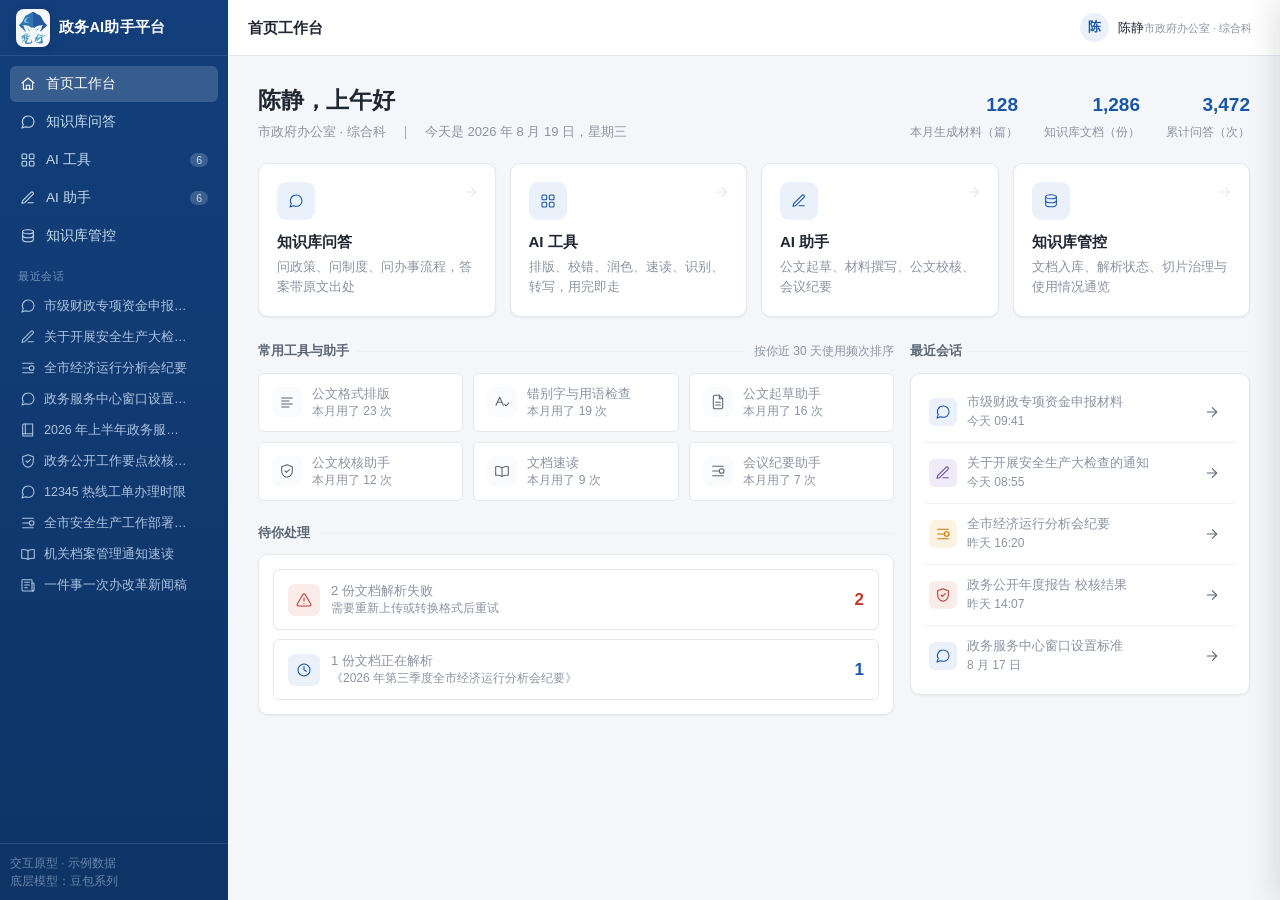
==== docs/prototypes/index.html @ 2b74f460 "feat: publish government AI assistant prototype" ====
<!doctype html>
<html lang="zh-CN">
<head>
<meta charset="utf-8">
<meta name="viewport" content="width=device-width,initial-scale=1">
<title>政府侧AI助手平台 · 交互原型</title>
<link rel="icon" type="image/svg+xml" href="./logo-梵行.svg">
<style>
/* ============ 设计 Token：政务蓝融合方案 ============ */
:root{
  --brand:#1856A7; --brand-d:#123F7B; --brand-l:#EAF1FA; --brand-l2:#D3E2F4;
  --bg:#F4F6F9; --surface:#FFFFFF; --surface-2:#FAFBFD;
  --text:#1F2733; --text-2:#5A6675; --text-3:#8A94A3;
  --border:#E3E8EF; --border-2:#EDF1F6;
  --ok:#2E7D4F; --ok-l:#E9F5ED; --warn:#C77A0A; --warn-l:#FDF3E3;
  --err:#C0392B; --err-l:#FBECEA; --purple:#6B4FA8; --purple-l:#F0EBF9;
  --r-s:4px; --r:6px; --r-l:10px;
  --sh-1:0 1px 2px rgba(31,39,51,.06); --sh-2:0 2px 10px rgba(31,39,51,.08);
  --sh-3:0 8px 28px rgba(31,39,51,.14);
  --nav-w:228px; --top-h:56px;
}
*{box-sizing:border-box;margin:0;padding:0}
html,body{height:100%}
body{
  font-family:"PingFang SC","Microsoft YaHei","Source Han Sans SC","Noto Sans CJK SC",sans-serif;
  background:var(--bg); color:var(--text); font-size:14px; line-height:1.6;
  -webkit-font-smoothing:antialiased;
}
button,input,select,textarea{font-family:inherit;font-size:inherit;color:inherit}
button{cursor:pointer;border:none;background:none}
svg.ic{width:16px;height:16px;fill:none;stroke:currentColor;stroke-width:1.6;
  stroke-linecap:round;stroke-linejoin:round;flex:none}
.ic-l{width:20px;height:20px} .ic-xl{width:26px;height:26px} .ic-s{width:13px;height:13px}

/* ============ 应用骨架 ============ */
.app{display:flex;height:100vh;height:100dvh;overflow:hidden}

/* --- 左侧导航 --- */
.side{width:var(--nav-w);flex:none;display:flex;flex-direction:column;
  background:linear-gradient(180deg,#123F7B 0%,#0E3466 100%);color:#DCE7F5}
.side-brand{height:var(--top-h);display:flex;align-items:center;gap:9px;padding:0 16px;
  border-bottom:1px solid rgba(255,255,255,.1);flex:none}
.side-brand .mark{width:34px;height:38px;border-radius:8px;padding:3px;background:rgba(255,255,255,.96);
  display:grid;place-items:center;flex:none;overflow:hidden;box-shadow:0 2px 8px rgba(3,24,59,.18)}
.side-brand .mark img{display:block;width:100%;height:100%;object-fit:contain}
.side-brand b{font-size:14.5px;color:#fff;font-weight:600;letter-spacing:.2px}
.nav{padding:10px 10px 4px}
.nav-t{font-size:11px;color:rgba(220,231,245,.5);padding:8px 8px 5px;letter-spacing:.6px}
.nav-i{display:flex;align-items:center;gap:10px;padding:9px 10px;border-radius:var(--r);
  color:#C9DAEE;font-size:13.5px;margin-bottom:2px;transition:.15s;width:100%;text-align:left}
.nav-i:hover{background:rgba(255,255,255,.09);color:#fff}
.nav-i.on{background:rgba(255,255,255,.16);color:#fff;font-weight:500}
.nav-i .badge{margin-left:auto;font-size:10.5px;background:rgba(255,255,255,.18);
  padding:1px 6px;border-radius:9px}
.side-sp{flex:1;min-height:0;overflow-y:auto;padding:0 10px}
.recent-row{display:flex;align-items:center;border-radius:var(--r);transition:.15s}
.recent-row:hover{background:rgba(255,255,255,.08)}
.recent-i{display:flex;align-items:center;gap:8px;padding:7px 4px 7px 10px;color:rgba(201,218,238,.85);
  font-size:12.5px;min-width:0;flex:1;text-align:left}
.recent-row:hover .recent-i{color:#fff}
.recent-i span{overflow:hidden;text-overflow:ellipsis;white-space:nowrap}
.recent-more{width:24px;height:24px;color:rgba(201,218,238,.45);display:grid;place-items:center;opacity:0}
.recent-row:hover .recent-more{opacity:1}.recent-more:hover{color:#fff}
.side-ft{padding:10px;border-top:1px solid rgba(255,255,255,.1);flex:none}
.side-ft .tip{font-size:11px;color:rgba(220,231,245,.45);line-height:1.5}

/* --- 主区 --- */
.main{flex:1;min-width:0;display:flex;flex-direction:column}
.top{height:var(--top-h);flex:none;background:var(--surface);border-bottom:1px solid var(--border);
  display:flex;align-items:center;padding:0 20px;gap:12px}
.crumb{display:flex;align-items:center;gap:7px;font-size:13px;color:var(--text-3);
  min-width:0;white-space:nowrap;overflow:hidden;text-overflow:ellipsis}
.crumb b{color:var(--text);font-weight:600;font-size:15px}
.crumb .sep{color:var(--border)}
.top-r{margin-left:auto;display:flex;align-items:center;gap:14px;flex:none}
.user{display:flex;align-items:center;gap:9px;padding:4px 8px;border-radius:var(--r);transition:.15s}
.user:hover{background:var(--surface-2)}
.avatar{width:29px;height:29px;border-radius:50%;background:var(--brand-l);color:var(--brand);
  display:grid;place-items:center;font-size:12.5px;font-weight:600;flex:none}
.user .nm{font-size:13px;font-weight:500;line-height:1.25}
.user .dp{font-size:11px;color:var(--text-3);line-height:1.25}
.view{flex:1;min-height:0;overflow-y:auto;overflow-x:hidden}
.pad{width:100%;max-width:1440px;margin:0 auto;padding:22px 26px}
.pad-lg{width:100%;max-width:1320px;margin:0 auto;padding:26px 30px}

/* ============ 通用组件 ============ */
.btn{display:inline-flex;align-items:center;justify-content:center;gap:6px;height:32px;padding:0 14px;
  border-radius:var(--r);font-size:13px;background:var(--surface);border:1px solid var(--border);
  color:var(--text-2);transition:.15s;white-space:nowrap}
.btn:hover{border-color:var(--brand);color:var(--brand);background:var(--brand-l)}
.btn:active{transform:translateY(.5px)}
.btn.pri{background:var(--brand);border-color:var(--brand);color:#fff;font-weight:500}
.btn.pri:hover{background:var(--brand-d);border-color:var(--brand-d);color:#fff}
.btn.sm{height:27px;padding:0 10px;font-size:12.5px}
.btn.lg{height:38px;padding:0 20px;font-size:14px}
.btn.dgr:hover{border-color:var(--err);color:var(--err);background:var(--err-l)}
.btn:disabled,.btn.dis{opacity:.45;cursor:not-allowed;background:var(--surface-2)}
.btn:disabled:hover,.btn.dis:hover{border-color:var(--border);color:var(--text-2);background:var(--surface-2)}
.btn.gho{border-color:transparent;background:transparent}
.btn.gho:hover{background:var(--brand-l)}

.card{background:var(--surface);border:1px solid var(--border);border-radius:var(--r-l);box-shadow:var(--sh-1)}
.card-h{padding:14px 18px;border-bottom:1px solid var(--border-2);display:flex;align-items:center;gap:10px}
.card-h h3{font-size:14.5px;font-weight:600}
.card-h .more{margin-left:auto}
.card-b{padding:18px}

.tag{display:inline-flex;align-items:center;gap:4px;height:21px;padding:0 7px;border-radius:var(--r-s);
  font-size:11.5px;background:var(--surface-2);color:var(--text-2);border:1px solid var(--border-2);white-space:nowrap}
.tag.b{background:var(--brand-l);color:var(--brand);border-color:var(--brand-l2)}
.tag.g{background:var(--ok-l);color:var(--ok);border-color:#CDE7D7}
.tag.y{background:var(--warn-l);color:var(--warn);border-color:#F3E0BE}
.tag.r{background:var(--err-l);color:var(--err);border-color:#F2CFCA}
.tag.p{background:var(--purple-l);color:var(--purple);border-color:#DCD1EF}
.dot{width:6px;height:6px;border-radius:50%;background:currentColor;flex:none}

.sec-t{font-size:13px;font-weight:600;color:var(--text-2);margin-bottom:11px;
  display:flex;align-items:center;gap:8px}
.sec-t .cnt{font-weight:400;color:var(--text-3);font-size:12px}
.sec-t .ln{flex:1;height:1px;background:var(--border-2)}

.fld{margin-bottom:15px}
.fld label{display:block;font-size:12.5px;color:var(--text-2);margin-bottom:6px;font-weight:500}
.fld label .req{color:var(--err);margin-left:2px}
.inp,.sel,.ta{width:100%;height:34px;padding:0 11px;border:1px solid var(--border);
  border-radius:var(--r);background:var(--surface);transition:.15s;font-size:13.5px}
.ta{height:auto;padding:9px 11px;resize:vertical;line-height:1.7}
.inp:focus,.sel:focus,.ta:focus{outline:none;border-color:var(--brand);box-shadow:0 0 0 3px var(--brand-l)}
.inp::placeholder,.ta::placeholder{color:var(--text-3)}
.sel{appearance:none;background-image:url("data:image/svg+xml;charset=utf8,%3Csvg xmlns='http://www.w3.org/2000/svg' width='12' height='12' viewBox='0 0 24 24' fill='none' stroke='%238A94A3' stroke-width='2.4' stroke-linecap='round'%3E%3Cpath d='M6 9l6 6 6-6'/%3E%3C/svg%3E");
  background-repeat:no-repeat;background-position:right 11px center;padding-right:30px}
.chips{display:flex;flex-wrap:wrap;gap:7px}
.chip{display:inline-flex;align-items:center;gap:5px;height:29px;padding:0 11px;border-radius:15px;
  border:1px solid var(--border);background:var(--surface);font-size:12.5px;color:var(--text-2);transition:.15s}
.chip:hover{border-color:var(--brand);color:var(--brand)}
.chip.on{background:var(--brand-l);border-color:var(--brand);color:var(--brand);font-weight:500}
.chk{width:14px;height:14px;border:1.5px solid var(--border);border-radius:3px;display:grid;place-items:center;
  flex:none;background:var(--surface);transition:.15s}
.chip.on .chk,.chk.on{background:var(--brand);border-color:var(--brand);color:#fff}
.chk svg{width:10px;height:10px;stroke-width:3;opacity:0}
.chip.on .chk svg,.chk.on svg{opacity:1}
.swt{width:34px;height:19px;border-radius:10px;background:var(--border);position:relative;transition:.18s;flex:none}
.swt::after{content:"";position:absolute;top:2px;left:2px;width:15px;height:15px;border-radius:50%;
  background:#fff;box-shadow:var(--sh-1);transition:.18s}
.swt.on{background:var(--brand)} .swt.on::after{transform:translateX(15px)}

/* --- 表格 --- */
.tbl{width:100%;border-collapse:collapse;font-size:13px}
.tbl th{text-align:left;padding:9px 12px;background:var(--surface-2);color:var(--text-2);
  font-weight:600;font-size:12.5px;border-bottom:1px solid var(--border);white-space:nowrap}
.tbl td{padding:10px 12px;border-bottom:1px solid var(--border-2);vertical-align:middle}
.tbl tbody tr{transition:.12s}
.tbl tbody tr:hover{background:var(--brand-l)}
.tbl .num{font-variant-numeric:tabular-nums;color:var(--text-2)}
.tbl .fname{display:flex;align-items:center;gap:8px;font-weight:500}
.tbl .acts{display:flex;gap:2px;opacity:.35;transition:.15s}
.tbl tr:hover .acts{opacity:1}
.lnk{color:var(--brand);cursor:pointer}
.lnk:hover{text-decoration:underline}

/* --- 空态 / 加载 / 失败 --- */
.empty{padding:52px 20px;text-align:center;color:var(--text-3)}
.empty .eic{width:52px;height:52px;border-radius:50%;background:var(--surface-2);color:var(--border);
  display:grid;place-items:center;margin:0 auto 14px;border:1px solid var(--border-2)}
.empty h4{font-size:14px;color:var(--text-2);margin-bottom:5px;font-weight:600}
.empty p{font-size:12.5px;line-height:1.7}
.skel{background:linear-gradient(90deg,var(--border-2) 25%,#F6F8FB 37%,var(--border-2) 63%);
  background-size:400% 100%;animation:sk 1.3s ease infinite;border-radius:var(--r-s);height:11px}
@keyframes sk{0%{background-position:100% 50%}100%{background-position:0 50%}}
.spin{width:14px;height:14px;border:2px solid var(--brand-l2);border-top-color:var(--brand);
  border-radius:50%;animation:sp .7s linear infinite;flex:none}
@keyframes sp{to{transform:rotate(360deg)}}

/* --- 提示条 --- */
.toast{position:fixed;left:50%;top:22px;transform:translate(-50%,-16px);z-index:99;
  background:#1F2733;color:#fff;padding:9px 17px;border-radius:var(--r);font-size:13px;
  box-shadow:var(--sh-3);opacity:0;pointer-events:none;transition:.22s;display:flex;align-items:center;gap:8px}
.toast.on{opacity:1;transform:translate(-50%,0)}
.toast.ok{background:#1D6B44} .toast.warn{background:#A9660B} .toast.err{background:#A63325}

/* --- 抽屉 / 弹窗 --- */
.mask{position:fixed;inset:0;background:rgba(20,28,40,.42);z-index:60;opacity:0;pointer-events:none;transition:.2s}
.mask.on{opacity:1;pointer-events:auto}
.drawer{position:fixed;top:0;right:0;bottom:0;width:456px;background:var(--surface);z-index:61;
  transform:translateX(100%);transition:.26s cubic-bezier(.4,0,.2,1);display:flex;flex-direction:column;
  box-shadow:-6px 0 26px rgba(31,39,51,.13)}
.drawer.on{transform:none}
.dlg{position:fixed;left:50%;top:50%;transform:translate(-50%,-46%) scale(.97);z-index:61;
  background:var(--surface);border-radius:var(--r-l);box-shadow:var(--sh-3);width:600px;max-height:84vh;
  display:flex;flex-direction:column;opacity:0;pointer-events:none;transition:.2s}
.dlg.on{opacity:1;pointer-events:auto;transform:translate(-50%,-50%) scale(1)}
.pnl-h{padding:15px 20px;border-bottom:1px solid var(--border-2);display:flex;align-items:center;gap:10px;flex:none}
.pnl-h h3{font-size:15px;font-weight:600}
.pnl-h .x{margin-left:auto;width:28px;height:28px;border-radius:var(--r);display:grid;place-items:center;color:var(--text-3)}
.pnl-h .x:hover{background:var(--surface-2);color:var(--text)}
.pnl-b{flex:1;min-height:0;overflow-y:auto;padding:20px}
.pnl-f{padding:13px 20px;border-top:1px solid var(--border-2);display:flex;gap:9px;justify-content:flex-end;flex:none}

/* ============ 首页工作台 ============ */
.hero{display:flex;align-items:flex-end;gap:16px;margin-bottom:20px}
.hero h1{font-size:23px;font-weight:600;letter-spacing:-.2px}
.hero p{color:var(--text-3);font-size:13px;margin-top:3px}
.hero .stats{margin-left:auto;display:flex;gap:26px}
.hero .stats div{text-align:right}
.hero .stats b{display:block;font-size:19px;font-weight:600;color:var(--brand);font-variant-numeric:tabular-nums}
.hero .stats span{font-size:11.5px;color:var(--text-3)}
.ent-grid{display:grid;grid-template-columns:repeat(4,1fr);gap:14px;margin-bottom:24px}
.ent{background:var(--surface);border:1px solid var(--border);border-radius:var(--r-l);padding:18px;
  text-align:left;transition:.18s;box-shadow:var(--sh-1);position:relative;overflow:hidden}
.ent:hover{border-color:var(--brand);box-shadow:var(--sh-2);transform:translateY(-2px)}
.ent .eic{width:38px;height:38px;border-radius:9px;background:var(--brand-l);color:var(--brand);
  display:grid;place-items:center;margin-bottom:13px}
.ent h4{font-size:15px;font-weight:600;margin-bottom:5px}
.ent p{font-size:12.5px;color:var(--text-3);line-height:1.65}
.ent .arw{position:absolute;right:16px;top:20px;color:var(--border);transition:.18s}
.ent:hover .arw{color:var(--brand);transform:translateX(3px)}
.home-2{display:grid;grid-template-columns:1fr 340px;gap:16px}
.quick{display:grid;grid-template-columns:repeat(3,1fr);gap:10px}
.qk{display:flex;align-items:center;gap:10px;padding:11px 13px;border:1px solid var(--border);
  border-radius:var(--r);background:var(--surface);transition:.15s;text-align:left}
.qk:hover{border-color:var(--brand);background:var(--brand-l)}
.qk .qic{width:30px;height:30px;border-radius:7px;background:var(--surface-2);color:var(--text-2);
  display:grid;place-items:center;flex:none;transition:.15s}
.qk:hover .qic{background:var(--surface);color:var(--brand)}
.qk b{font-size:13px;font-weight:500;display:block}
.qk span{font-size:11.5px;color:var(--text-3)}
.rc{display:flex;align-items:center;gap:10px;padding:10px 4px;border-bottom:1px solid var(--border-2)}
.rc:last-child{border-bottom:none}
.rc .ric{width:28px;height:28px;border-radius:6px;display:grid;place-items:center;flex:none}
.rc .txt{flex:1;min-width:0}
.rc b{font-size:13px;font-weight:500;display:block;overflow:hidden;text-overflow:ellipsis;white-space:nowrap}
.rc span{font-size:11.5px;color:var(--text-3)}

/* ============ 对话页 ============ */
.chat{display:flex;flex-direction:column;height:100%}
.chat-bar{padding:11px 26px;background:var(--surface);border-bottom:1px solid var(--border);
  display:flex;align-items:center;gap:10px;flex:none}
.chat-bar .lb{font-size:12.5px;color:var(--text-2);font-weight:500;flex:none}
.chat-body{flex:1;min-height:0;overflow-y:auto;padding:24px 0}
.chat-in{width:100%;max-width:820px;margin:0 auto;padding:0 26px}
.msg{margin-bottom:26px}
.msg-u{display:flex;justify-content:flex-end}
.msg-u .bub{background:var(--brand);color:#fff;padding:10px 15px;border-radius:12px 12px 3px 12px;
  max-width:76%;font-size:14px;line-height:1.7}
.msg-a{display:flex;gap:12px}
.ava-a{width:30px;height:30px;border-radius:7px;background:var(--brand-l);color:var(--brand);
  display:grid;place-items:center;flex:none}
.msg-a .bd{flex:1;min-width:0}
.ans{background:var(--surface);border:1px solid var(--border);border-radius:3px 12px 12px 12px;
  padding:15px 17px;font-size:14px;line-height:1.85;box-shadow:var(--sh-1)}
.ans p{margin-bottom:9px} .ans p:last-child{margin-bottom:0}
.ans ol,.ans ul{margin:8px 0 9px 19px} .ans li{margin-bottom:5px}
.ans strong{font-weight:600;color:var(--brand-d)}
.ans .sup{display:inline-flex;align-items:center;justify-content:center;min-width:15px;height:15px;
  padding:0 3px;border-radius:3px;background:var(--brand-l);color:var(--brand);font-size:10.5px;
  font-weight:600;vertical-align:2px;margin:0 1px;cursor:pointer;transition:.15s}
.ans .sup:hover{background:var(--brand);color:#fff}
.src{margin-top:13px;padding-top:12px;border-top:1px dashed var(--border)}
.src-t{font-size:11.5px;color:var(--text-3);margin-bottom:8px;display:flex;align-items:center;gap:5px}
.src-l{display:flex;flex-direction:column;gap:6px}
.src-i{display:flex;align-items:flex-start;gap:9px;padding:8px 11px;border:1px solid var(--border);
  border-radius:var(--r);background:var(--surface-2);text-align:left;transition:.15s;width:100%}
.src-i:hover{border-color:var(--brand);background:var(--brand-l)}
.src-i .n{width:16px;height:16px;border-radius:3px;background:var(--brand-l2);color:var(--brand-d);
  font-size:10.5px;font-weight:600;display:grid;place-items:center;flex:none;margin-top:2px}
.src-i .info{flex:1;min-width:0}
.src-i b{font-size:12.5px;font-weight:500;display:block;margin-bottom:2px}
.src-i .frag{font-size:11.5px;color:var(--text-3);line-height:1.6;
  display:-webkit-box;-webkit-line-clamp:2;-webkit-box-orient:vertical;overflow:hidden}
.src-i .meta{font-size:11px;color:var(--text-3);margin-top:3px;display:flex;gap:9px}
.acts-row{display:flex;align-items:center;gap:4px;margin-top:9px}
.aicon{width:27px;height:27px;border-radius:var(--r);display:grid;place-items:center;
  color:var(--text-3);transition:.15s}
.aicon:hover{background:var(--brand-l);color:var(--brand)}
.aicon.on{color:var(--brand);background:var(--brand-l)}
.aicon.on-r{color:var(--err);background:var(--err-l)}
.followup{margin-top:11px;display:flex;flex-wrap:wrap;gap:7px}
.fu{padding:6px 11px;border:1px solid var(--border);border-radius:14px;background:var(--surface);
  font-size:12.5px;color:var(--brand);transition:.15s}
.fu:hover{background:var(--brand-l);border-color:var(--brand)}
.nohit{border-left:3px solid var(--warn);background:var(--warn-l);border-color:#F3E0BE}
.nohit .hint{margin-top:10px;padding-top:9px;border-top:1px dashed #E8CFA3;font-size:12.5px;color:#8A5A08}
.chat-ft{flex:none;padding:14px 0 20px;background:linear-gradient(180deg,rgba(244,246,249,0),var(--bg) 22%)}
.composer{max-width:820px;margin:0 auto;padding:0 26px}
.cmp-box{background:var(--surface);border:1px solid var(--border);border-radius:var(--r-l);
  box-shadow:var(--sh-2);transition:.15s;overflow:hidden}
.cmp-box:focus-within{border-color:var(--brand);box-shadow:0 0 0 3px var(--brand-l),var(--sh-2)}
.cmp-box textarea{width:100%;border:none;padding:13px 15px 5px;resize:none;height:52px;
  font-size:14px;line-height:1.6;background:transparent}
.cmp-box textarea:focus{outline:none}
.cmp-bar{display:flex;align-items:center;gap:7px;padding:6px 10px 9px 13px}
.cmp-bar .kb{margin-left:auto;font-size:11px;color:var(--text-3)}
.send{width:31px;height:31px;border-radius:var(--r);background:var(--brand);color:#fff;
  display:grid;place-items:center;transition:.15s}
.send:hover{background:var(--brand-d)}
.send:disabled{background:var(--border);cursor:not-allowed}
.starter{max-width:820px;margin:0 auto;padding:0 26px}
.starter .wel{text-align:center;padding:46px 0 30px}
.starter .wel .lg{width:52px;height:52px;border-radius:13px;background:var(--brand-l);color:var(--brand);
  display:grid;place-items:center;margin:0 auto 16px}
.starter .wel h2{font-size:20px;font-weight:600;margin-bottom:7px}
.starter .wel p{color:var(--text-3);font-size:13px}
.ex-grid{display:grid;grid-template-columns:1fr 1fr;gap:10px}
.ex{padding:13px 15px;border:1px solid var(--border);border-radius:var(--r);background:var(--surface);
  text-align:left;transition:.15s;display:flex;gap:10px;align-items:flex-start}
.ex:hover{border-color:var(--brand);box-shadow:var(--sh-1);background:var(--brand-l)}
.ex .exi{color:var(--text-3);margin-top:2px;flex:none}
.ex:hover .exi{color:var(--brand)}
.ex b{font-size:13px;font-weight:500;display:block;line-height:1.55}
.ex span{font-size:11.5px;color:var(--text-3)}

/* ============ 工具 / 助手广场 ============ */
.sq-top{display:flex;align-items:center;gap:12px;margin-bottom:22px}
.sq-top h2{font-size:19px;font-weight:600}
.sq-top p{font-size:12.5px;color:var(--text-3);margin-top:2px}
.search{position:relative;margin-left:auto;width:236px}
.search .ic{position:absolute;left:10px;top:50%;transform:translateY(-50%);color:var(--text-3)}
.search input{padding-left:32px}
.sq-grid{display:grid;grid-template-columns:repeat(3,1fr);gap:13px;margin-bottom:26px}
.tool{background:var(--surface);border:1px solid var(--border);border-radius:var(--r-l);padding:16px;
  text-align:left;transition:.18s;box-shadow:var(--sh-1);position:relative;display:flex;gap:13px}
.tool:hover{border-color:var(--brand);box-shadow:var(--sh-2);transform:translateY(-2px)}
.tool .tic{width:40px;height:40px;border-radius:9px;display:grid;place-items:center;flex:none;
  background:var(--brand-l);color:var(--brand)}
.tool .tb{flex:1;min-width:0}
.tool h4{font-size:14.5px;font-weight:600;margin-bottom:4px;display:flex;align-items:center;gap:6px}
.tool p{font-size:12.5px;color:var(--text-3);line-height:1.65}
.tool .fav{position:absolute;right:13px;top:13px;color:var(--border);transition:.15s}
.tool .fav:hover,.tool .fav.on{color:#D9A404}
.tool.soon{opacity:.62;cursor:not-allowed;background:var(--surface-2);border-style:dashed}
.tool.soon:hover{transform:none;box-shadow:var(--sh-1);border-color:var(--border)}
.tool.soon .tic{background:var(--surface);color:var(--text-3)}
.tool.p1{border-left:none}
.tool .tic.g{background:var(--ok-l);color:var(--ok)}
.tool .tic.y{background:var(--warn-l);color:var(--warn)}
.tool .tic.p{background:var(--purple-l);color:var(--purple)}
.tool .tic.r{background:var(--err-l);color:var(--err)}

/* ============ 工具工作台 ============ */
.wb{display:flex;height:100%}
.wb-l{width:46%;min-width:400px;border-right:1px solid var(--border);background:var(--surface);
  display:flex;flex-direction:column}
.wb-r{flex:1;min-width:0;display:flex;flex-direction:column;background:var(--surface-2)}
.wb-h{padding:13px 20px;border-bottom:1px solid var(--border-2);display:flex;align-items:center;gap:9px;flex:none}
.wb-h h3{font-size:14px;font-weight:600}
.wb-h .rt{margin-left:auto;display:flex;gap:6px}
.wb-b{flex:1;min-height:0;overflow-y:auto;padding:18px 20px}
.wb-f{padding:12px 20px;border-top:1px solid var(--border-2);display:flex;align-items:center;gap:9px;flex:none;background:var(--surface)}
.drop{border:1.5px dashed var(--border);border-radius:var(--r-l);padding:34px 20px;text-align:center;
  background:var(--surface-2);transition:.18s;cursor:pointer}
.drop:hover{border-color:var(--brand);background:var(--brand-l)}
.drop .dic{width:44px;height:44px;border-radius:50%;background:var(--surface);color:var(--brand);
  display:grid;place-items:center;margin:0 auto 12px;border:1px solid var(--border)}
.drop b{font-size:14px;font-weight:500;display:block;margin-bottom:5px}
.drop p{font-size:12px;color:var(--text-3);line-height:1.7}
.file-i{display:flex;align-items:center;gap:11px;padding:11px 13px;border:1px solid var(--border);
  border-radius:var(--r);background:var(--surface);margin-bottom:9px}
.file-i .fic{width:34px;height:34px;border-radius:7px;display:grid;place-items:center;flex:none;
  background:var(--err-l);color:var(--err)}
.file-i .fic.w{background:var(--brand-l);color:var(--brand)}
.file-i .fic.a{background:var(--purple-l);color:var(--purple)}
.file-i .fi{flex:1;min-width:0}
.file-i b{font-size:13px;font-weight:500;display:block;overflow:hidden;text-overflow:ellipsis;white-space:nowrap}
.file-i span{font-size:11.5px;color:var(--text-3)}
.res{background:var(--surface);border:1px solid var(--border);border-radius:var(--r-l);padding:20px 22px;
  font-size:14px;line-height:1.9;box-shadow:var(--sh-1)}
.res h4{font-size:15px;font-weight:600;margin:16px 0 8px}
.res h4:first-child{margin-top:0}
.res p{margin-bottom:10px} .res ul,.res ol{margin:8px 0 11px 20px} .res li{margin-bottom:5px}
.res .doc-title{text-align:center;font-size:19px;font-weight:600;color:#C0392B;
  font-family:"STZhongsong","SimSun",serif;letter-spacing:2px;margin-bottom:6px}
.res .doc-no{text-align:center;font-size:13px;color:var(--text-2);margin-bottom:16px;
  padding-bottom:13px;border-bottom:2px solid #C0392B}
.res .doc-body{font-family:"STFangsong","FangSong",serif;font-size:15.5px;line-height:2.1;text-indent:2em}
.res .doc-sign{text-align:right;margin-top:26px;line-height:2;font-size:14.5px}
.tabs{display:flex;gap:3px;border-bottom:1px solid var(--border);padding:0 20px;background:var(--surface);flex:none}
.tab{padding:10px 14px;font-size:13.5px;color:var(--text-2);border-bottom:2px solid transparent;
  transition:.15s;margin-bottom:-1px}
.tab:hover{color:var(--brand)}
.tab.on{color:var(--brand);border-bottom-color:var(--brand);font-weight:500}
.diff-add{background:#E6F4EB;color:#1D6B44;padding:1px 2px;border-radius:2px}
.diff-del{background:#FBECEA;color:#A63325;text-decoration:line-through;padding:1px 2px;border-radius:2px}

/* ============ 写作工作台 ============ */
.editor{flex:1;min-height:0;overflow-y:auto;padding:30px 44px;background:var(--surface-2)}
.paper{background:var(--surface);border:1px solid var(--border);border-radius:var(--r);
  box-shadow:var(--sh-2);padding:46px 54px;min-height:100%;max-width:800px;margin:0 auto}
.paper:focus{outline:none}
.paper .ti{text-align:center;font-size:21px;font-weight:600;line-height:1.7;margin-bottom:8px;
  font-family:"STZhongsong","SimSun",serif}
.paper .sub{text-align:center;font-size:13px;color:var(--text-3);margin-bottom:26px}
.paper p{font-family:"STFangsong","FangSong",serif;font-size:16px;line-height:2.15;text-indent:2em;margin-bottom:13px}
.paper h5{font-family:"STZhongsong","SimSun",serif;font-size:16.5px;font-weight:600;
  margin:20px 0 10px;text-indent:2em}
.paper .sign{text-align:right;margin-top:34px;line-height:2.1;font-size:15px;font-family:"STFangsong","FangSong",serif}
.ed-bar{padding:9px 20px;border-bottom:1px solid var(--border-2);display:flex;align-items:center;gap:7px;
  flex:none;background:var(--surface)}
.ed-bar .wc{margin-left:auto;font-size:11.5px;color:var(--text-3);font-variant-numeric:tabular-nums}
.chat-side{width:400px;flex:none;border-right:1px solid var(--border);background:var(--surface);
  display:flex;flex-direction:column}
.cs-body{flex:1;min-height:0;overflow-y:auto;padding:18px}
.cs-msg{margin-bottom:17px}
.cs-msg.u{display:flex;justify-content:flex-end}
.cs-msg.u .b{background:var(--brand);color:#fff;padding:8px 12px;border-radius:10px 10px 3px 10px;
  max-width:82%;font-size:13px;line-height:1.7}
.cs-msg.a .b{background:var(--surface-2);border:1px solid var(--border-2);padding:10px 13px;
  border-radius:3px 10px 10px 10px;font-size:13px;line-height:1.75}
.cs-msg.a .b b{color:var(--brand-d)}

/* ============ 校核工作台 ============ */
.rv-top{padding:13px 22px;background:var(--surface);border-bottom:1px solid var(--border);
  display:flex;align-items:center;gap:14px;flex:none}
.verdict{display:flex;align-items:center;gap:9px;padding:7px 14px;border-radius:var(--r);
  background:var(--warn-l);border:1px solid #F3E0BE;color:#8A5A08}
.verdict b{font-size:14px;font-weight:600}
.rv-stats{display:flex;gap:8px}
.rv-doc{flex:1;min-width:0;overflow-y:auto;padding:26px 34px;background:var(--surface-2)}
.rv-paper{background:var(--surface);border:1px solid var(--border);border-radius:var(--r);
  box-shadow:var(--sh-1);padding:40px 46px;max-width:730px;margin:0 auto}
.rv-paper .ti{text-align:center;font-size:19px;font-weight:600;font-family:"STZhongsong","SimSun",serif;
  line-height:1.7;margin-bottom:22px}
.rv-paper p{font-family:"STFangsong","FangSong",serif;font-size:15.5px;line-height:2.15;
  text-indent:2em;margin-bottom:12px}
.mk{border-radius:2px;padding:1px 2px;cursor:pointer;transition:.15s;border-bottom:2px solid}
.mk.fmt{background:#EAF1FA;border-color:#1856A7} .mk.typo{background:#FBECEA;border-color:#C0392B}
.mk.word{background:#FDF3E3;border-color:#C77A0A} .mk.pol{background:#F0EBF9;border-color:#6B4FA8}
.mk:hover{filter:brightness(.95)}
.mk.act{box-shadow:0 0 0 2px var(--brand)}
.mk.done{background:#E9F5ED;border-color:#2E7D4F;text-decoration:none}
.rv-side{width:410px;flex:none;border-left:1px solid var(--border);background:var(--surface);
  display:flex;flex-direction:column}
.iss{border:1px solid var(--border);border-radius:var(--r);margin-bottom:11px;overflow:hidden;transition:.16s}
.iss:hover{border-color:var(--brand);box-shadow:var(--sh-1)}
.iss.done{opacity:.6;background:var(--surface-2)}
.iss-h{padding:9px 12px;display:flex;align-items:center;gap:7px;background:var(--surface-2);
  border-bottom:1px solid var(--border-2)}
.iss-h .idx{font-size:11px;color:var(--text-3);font-variant-numeric:tabular-nums}
.iss-b{padding:11px 12px}
.iss-row{display:flex;gap:8px;margin-bottom:7px;font-size:12.5px;line-height:1.65}
.iss-row:last-child{margin-bottom:0}
.iss-row .k{color:var(--text-3);flex:none;width:52px}
.iss-row .v{flex:1;min-width:0;color:var(--text-2)}
.iss-row .v .old{color:var(--err);text-decoration:line-through}
.iss-row .v .new{color:var(--ok);font-weight:500}
.iss-f{padding:8px 12px;border-top:1px solid var(--border-2);display:flex;gap:7px;background:var(--surface-2)}

/* ============ 知识库管控 ============ */
.kpi-grid{display:grid;grid-template-columns:repeat(6,1fr);gap:12px;margin-bottom:16px}
.kpi{background:var(--surface);border:1px solid var(--border);border-radius:var(--r);padding:14px 15px;
  box-shadow:var(--sh-1);transition:.15s}
.kpi:hover{border-color:var(--brand-l2);box-shadow:var(--sh-2)}
.kpi .lb{font-size:12px;color:var(--text-3);display:flex;align-items:center;gap:5px;margin-bottom:7px}
.kpi b{font-size:23px;font-weight:600;font-variant-numeric:tabular-nums;letter-spacing:-.4px;line-height:1.2}
.kpi .un{font-size:12px;color:var(--text-3);font-weight:400;margin-left:3px}
.kpi .dt{font-size:11.5px;color:var(--text-3);margin-top:5px;display:flex;align-items:center;gap:4px}
.kpi .up{color:var(--ok)} .kpi .dn{color:var(--err)} .kpi .al{color:var(--warn)}
.kpi.alert{border-color:#F3E0BE;background:#FFFCF6}
.dash-2{display:grid;grid-template-columns:1.55fr 1fr;gap:14px;margin-bottom:14px}
.dash-3{display:grid;grid-template-columns:1fr 1fr 1.3fr;gap:14px;margin-bottom:14px}
.bars{display:flex;align-items:flex-end;gap:5px;height:142px;padding-top:8px}
.bar-w{flex:1;display:flex;flex-direction:column;align-items:center;gap:6px;height:100%;justify-content:flex-end}
.bar{width:100%;max-width:23px;background:linear-gradient(180deg,#3A78C4,#1856A7);border-radius:3px 3px 0 0;
  transition:.2s;position:relative}
.bar-w:hover .bar{background:linear-gradient(180deg,#5A93D8,#1E63BC)}
.bar-w .bl{font-size:10.5px;color:var(--text-3);white-space:nowrap}
.bar-w .bv{font-size:10.5px;color:var(--text-2);font-variant-numeric:tabular-nums;opacity:0;transition:.15s}
.bar-w:hover .bv{opacity:1}
.hbar{margin-bottom:12px}
.hbar:last-child{margin-bottom:0}
.hbar .hh{display:flex;align-items:center;gap:8px;margin-bottom:5px;font-size:12.5px}
.hbar .hh .nm{flex:1;min-width:0;overflow:hidden;text-overflow:ellipsis;white-space:nowrap}
.hbar .hh .vv{color:var(--text-2);font-variant-numeric:tabular-nums;font-weight:500}
.hbar .tr{height:7px;border-radius:4px;background:var(--border-2);overflow:hidden}
.hbar .fl{height:100%;border-radius:4px;background:var(--brand);transition:.3s}
.legend{display:flex;flex-direction:column;gap:9px;font-size:12.5px}
.legend .li{display:flex;align-items:center;gap:8px}
.legend .sw{width:9px;height:9px;border-radius:2px;flex:none}
.legend .nm{flex:1}
.legend .vv{color:var(--text-2);font-variant-numeric:tabular-nums}
.todo{display:flex;align-items:center;gap:11px;padding:12px 14px;border:1px solid var(--border);
  border-radius:var(--r);background:var(--surface);transition:.15s;width:100%;text-align:left;margin-bottom:9px}
.todo:hover{border-color:var(--brand);background:var(--brand-l)}
.todo:last-child{margin-bottom:0}
.todo .tdi{width:32px;height:32px;border-radius:7px;display:grid;place-items:center;flex:none}
.todo .tt{flex:1;min-width:0}
.todo b{font-size:13px;font-weight:500;display:block}
.todo span{font-size:11.5px;color:var(--text-3)}
.todo .cnt{font-size:17px;font-weight:600;font-variant-numeric:tabular-nums}
.filters{display:flex;align-items:center;gap:9px;padding:13px 0;flex-wrap:wrap}
.filters .sel,.filters .inp{width:auto;min-width:132px;height:31px;font-size:13px}
.bulk{display:flex;align-items:center;gap:10px;padding:9px 14px;background:var(--brand-l);
  border:1px solid var(--brand-l2);border-radius:var(--r);margin-bottom:11px;font-size:13px}
.bulk b{color:var(--brand);font-variant-numeric:tabular-nums}
.pager{display:flex;align-items:center;gap:7px;padding:13px 0;font-size:12.5px;color:var(--text-3)}
.pager .pg{margin-left:auto;display:flex;gap:4px}
.pg-b{min-width:28px;height:28px;padding:0 8px;border:1px solid var(--border);border-radius:var(--r-s);
  display:grid;place-items:center;font-size:12.5px;transition:.15s;background:var(--surface)}
.pg-b:hover{border-color:var(--brand);color:var(--brand)}
.pg-b.on{background:var(--brand);border-color:var(--brand);color:#fff}
.q-item{border:1px solid var(--border);border-radius:var(--r);padding:11px 13px;margin-bottom:9px;
  display:flex;align-items:center;gap:11px;background:var(--surface)}
.q-item .qp{flex:1;min-width:0}
.q-item .prog{height:5px;border-radius:3px;background:var(--border-2);overflow:hidden;margin-top:6px}
.q-item .prog i{display:block;height:100%;background:var(--brand);border-radius:3px;transition:.4s}
.q-item.fail{border-color:#F2CFCA;background:#FFFAF9}
.q-item.done{border-color:#CDE7D7;background:#FAFEFB}
.chunk{border:1px solid var(--border);border-radius:var(--r);padding:12px 14px;margin-bottom:10px;
  transition:.15s;background:var(--surface)}
.chunk:hover{border-color:var(--brand-l2);box-shadow:var(--sh-1)}
.chunk.off{opacity:.55;background:var(--surface-2)}
.chunk-h{display:flex;align-items:center;gap:8px;margin-bottom:7px}
.chunk-h .cid{font-size:11.5px;color:var(--text-3);font-variant-numeric:tabular-nums}
.chunk-h .ca{margin-left:auto;display:flex;gap:4px}
.chunk p{font-size:13px;line-height:1.8;color:var(--text-2)}
.chunk.off p{text-decoration:line-through;text-decoration-color:var(--text-3)}

/* ============ 桌面分辨率适配 ============ */
.table-scroll{overflow-x:auto;overscroll-behavior-x:contain}

/* 1366 及以下优先保留名称、知识库、状态、引用和操作，避免轻微横向滚动。 */
@media (max-width:1366px){
  .doc-table th:nth-child(5),.doc-table td:nth-child(5),
  .doc-table th:nth-child(6),.doc-table td:nth-child(6),
  .doc-table th:nth-child(8),.doc-table td:nth-child(8){display:none}
}

/* 浏览器缩放或小尺寸办公屏下收起导航文字，为业务工作区释放宽度。 */
@media (max-width:1279px){
  :root{--nav-w:72px}
  .side-brand{justify-content:center;padding:0}
  .side-brand b,.nav-i>span:not(.badge),.side-sp,.side-ft{display:none}
  .nav{padding:10px 8px 4px}
  .nav-i{position:relative;justify-content:center;padding:10px 8px}
  .nav-i .badge{position:absolute;right:3px;top:3px;min-width:16px;padding:0 4px;text-align:center}
  .top{padding:0 16px}
  .user .dp{display:none}
  .pad,.pad-lg{padding-left:20px;padding-right:20px}

  .wb-l{width:38%!important;min-width:320px!important}
  .chat-side{width:320px}
  .rv-side{width:340px}
  .editor{padding:20px}
  .paper{padding:36px 40px}
  .rv-doc{padding:20px}
  .rv-paper{padding:32px 36px}
  .ed-bar,.rv-top,.rv-stats{flex-wrap:wrap}
  .ed-bar{row-gap:8px}
  .rv-top{gap:9px}

  .doc-table th:nth-child(4),.doc-table td:nth-child(4),
  .doc-table th:nth-child(7),.doc-table td:nth-child(7){display:none}
}

/* 低高度笔记本采用紧凑纵向节奏，仍保留内容滚动缓冲。 */
@media (max-height:760px) and (min-width:1200px){
  .pad-lg{padding-top:20px;padding-bottom:20px}
  .hero{margin-bottom:16px}
  .ent-grid{margin-bottom:18px}
  .ent{padding:15px 16px}
  .ent .eic{margin-bottom:10px}
  .qk{padding:9px 11px}
  .todo{padding:10px 12px}
}

/* 弹层始终限制在当前浏览器内容视口内。 */
.drawer{max-width:calc(100vw - 24px)}
.dlg{max-width:calc(100vw - 32px)}

/* 高频元信息不低于 12px，提升高分屏和系统缩放下的可读性。 */
.side-ft .tip,.hero .stats span,.tag,.qk span,.rc span,.file-i span,
.src-t,.src-i .frag,.kpi .dt,.todo span,.chunk-h .cid{font-size:12px}
</style>
</head>
<body>
<svg width="0" height="0" style="position:absolute" aria-hidden="true"><defs>
<symbol id="i-chat" viewBox="0 0 24 24"><path d="M21 11.5a8.4 8.4 0 0 1-9 8.4 8.9 8.9 0 0 1-3.8-.8L3 21l1.9-5.1A8.4 8.4 0 0 1 12 3a8.4 8.4 0 0 1 9 8.5z"/></symbol>
<symbol id="i-grid" viewBox="0 0 24 24"><rect x="3" y="3" width="7" height="7" rx="1.5"/><rect x="14" y="3" width="7" height="7" rx="1.5"/><rect x="3" y="14" width="7" height="7" rx="1.5"/><rect x="14" y="14" width="7" height="7" rx="1.5"/></symbol>
<symbol id="i-pen" viewBox="0 0 24 24"><path d="M12 19h8"/><path d="M16.5 3.5a2.1 2.1 0 0 1 3 3L7 19l-4 1 1-4z"/></symbol>
<symbol id="i-db" viewBox="0 0 24 24"><ellipse cx="12" cy="5.5" rx="8" ry="3"/><path d="M4 5.5v6c0 1.7 3.6 3 8 3s8-1.3 8-3v-6"/><path d="M4 11.5v6c0 1.7 3.6 3 8 3s8-1.3 8-3v-6"/></symbol>
<symbol id="i-home" viewBox="0 0 24 24"><path d="M3 10.5 12 3l9 7.5"/><path d="M5 9.8V20h14V9.8"/><path d="M9.5 20v-6h5v6"/></symbol>
<symbol id="i-doc" viewBox="0 0 24 24"><path d="M14 2H7a2 2 0 0 0-2 2v16a2 2 0 0 0 2 2h10a2 2 0 0 0 2-2V7z"/><path d="M14 2v5h5"/><path d="M8.5 12.5h7M8.5 16.5h7"/></symbol>
<symbol id="i-search" viewBox="0 0 24 24"><circle cx="11" cy="11" r="7"/><path d="m20 20-3.5-3.5"/></symbol>
<symbol id="i-send" viewBox="0 0 24 24"><path d="M21.5 12 3 3.5l3 8.5-3 8.5z"/><path d="M6 12h15.5"/></symbol>
<symbol id="i-copy" viewBox="0 0 24 24"><rect x="9" y="9" width="12" height="12" rx="2"/><path d="M5 15H4a2 2 0 0 1-2-2V4a2 2 0 0 1 2-2h9a2 2 0 0 1 2 2v1"/></symbol>
<symbol id="i-dl" viewBox="0 0 24 24"><path d="M21 15v4a2 2 0 0 1-2 2H5a2 2 0 0 1-2-2v-4"/><path d="M7.5 10.5 12 15l4.5-4.5"/><path d="M12 15V3"/></symbol>
<symbol id="i-up" viewBox="0 0 24 24"><path d="M21 15v4a2 2 0 0 1-2 2H5a2 2 0 0 1-2-2v-4"/><path d="M16.5 7.5 12 3 7.5 7.5"/><path d="M12 3v13"/></symbol>
<symbol id="i-refresh" viewBox="0 0 24 24"><path d="M21 12a9 9 0 1 1-2.6-6.4"/><path d="M21 3.5V10h-6.4"/></symbol>
<symbol id="i-x" viewBox="0 0 24 24"><path d="M18 6 6 18M6 6l12 12"/></symbol>
<symbol id="i-check" viewBox="0 0 24 24"><path d="M20 6 9.5 17 4 11.5"/></symbol>
<symbol id="i-arw" viewBox="0 0 24 24"><path d="M5 12h13"/><path d="m12.5 5.5 6.5 6.5-6.5 6.5"/></symbol>
<symbol id="i-back" viewBox="0 0 24 24"><path d="M19 12H6"/><path d="M11.5 5.5 5 12l6.5 6.5"/></symbol>
<symbol id="i-warn" viewBox="0 0 24 24"><path d="M10.3 3.8 1.9 18a2 2 0 0 0 1.7 3h16.8a2 2 0 0 0 1.7-3L13.7 3.8a2 2 0 0 0-3.4 0z"/><path d="M12 9v4.5M12 17.2h.01"/></symbol>
<symbol id="i-info" viewBox="0 0 24 24"><circle cx="12" cy="12" r="9"/><path d="M12 16v-4.5M12 8h.01"/></symbol>
<symbol id="i-clock" viewBox="0 0 24 24"><circle cx="12" cy="12" r="9"/><path d="M12 6.8V12l3.4 2"/></symbol>
<symbol id="i-quote" viewBox="0 0 24 24"><path d="M6 17c-1.7 0-3-1.4-3-3.2 0-3.4 2.4-6.4 5.5-7.8l.8 1.6C7 8.7 5.6 10.4 5.4 12c.2-.1.5-.2.9-.2 1.5 0 2.7 1.2 2.7 2.7S7.6 17 6 17zm10 0c-1.7 0-3-1.4-3-3.2 0-3.4 2.4-6.4 5.5-7.8l.8 1.6c-2.3 1.1-3.7 2.8-3.9 4.4.2-.1.5-.2.9-.2 1.5 0 2.7 1.2 2.7 2.7S17.6 17 16 17z"/></symbol>
<symbol id="i-up-th" viewBox="0 0 24 24"><path d="M7 21H4.5A1.5 1.5 0 0 1 3 19.5v-7A1.5 1.5 0 0 1 4.5 11H7"/><path d="M7 11.5 12 2a2.6 2.6 0 0 1 2.6 2.6V9h4.6a2 2 0 0 1 2 2.4l-1.5 7.6a2 2 0 0 1-2 1.4H7z"/></symbol>
<symbol id="i-dn-th" viewBox="0 0 24 24"><path d="M17 3h2.5A1.5 1.5 0 0 1 21 4.5v7a1.5 1.5 0 0 1-1.5 1.5H17"/><path d="M17 12.5 12 22a2.6 2.6 0 0 1-2.6-2.6V15H4.8a2 2 0 0 1-2-2.4l1.5-7.6a2 2 0 0 1 2-1.4H17z"/></symbol>
<symbol id="i-star" viewBox="0 0 24 24"><path d="m12 3 2.8 5.7 6.2.9-4.5 4.4 1.1 6.2-5.6-3-5.6 3 1.1-6.2L3 9.6l6.2-.9z"/></symbol>
<symbol id="i-align" viewBox="0 0 24 24"><path d="M4 6h16M4 10.5h11M4 15h16M4 19.5h11"/></symbol>
<symbol id="i-spell" viewBox="0 0 24 24"><path d="m3 17 5.5-12L14 17"/><path d="M5.1 12.5h6.8"/><path d="m16 15.5 2.2 2.2 4-4.4"/></symbol>
<symbol id="i-polish" viewBox="0 0 24 24"><path d="m9 4.5 1.3 3.2L13.5 9l-3.2 1.3L9 13.5l-1.3-3.2L4.5 9l3.2-1.3z"/><path d="m17.5 13 .8 2 2 .8-2 .8-.8 2-.8-2-2-.8 2-.8z"/></symbol>
<symbol id="i-read" viewBox="0 0 24 24"><path d="M2.5 5.5A18 18 0 0 1 12 7a18 18 0 0 1 9.5-1.5v13A18 18 0 0 0 12 20a18 18 0 0 0-9.5-1.5z"/><path d="M12 7v13"/></symbol>
<symbol id="i-img" viewBox="0 0 24 24"><rect x="3" y="3" width="18" height="18" rx="2"/><circle cx="8.5" cy="8.5" r="1.8"/><path d="m21 15.5-4.5-4.5L5 21.5"/></symbol>
<symbol id="i-audio" viewBox="0 0 24 24"><rect x="9" y="2.5" width="6" height="11.5" rx="3"/><path d="M5 11.5a7 7 0 0 0 14 0"/><path d="M12 18.5V22"/></symbol>
<symbol id="i-chart" viewBox="0 0 24 24"><path d="M3 3v18h18"/><path d="M7.5 15.5v2.5M12 10v8M16.5 6.5v11.5"/></symbol>
<symbol id="i-compare" viewBox="0 0 24 24"><path d="M12 3v18"/><path d="M6 7H3v10h3z"/><path d="M21 7h-3v10h3z"/><path d="M9 12H3M21 12h-6"/></symbol>
<symbol id="i-table" viewBox="0 0 24 24"><rect x="3" y="3" width="18" height="18" rx="2"/><path d="M3 9.5h18M3 15.5h18M9.5 3v18"/></symbol>
<symbol id="i-lang" viewBox="0 0 24 24"><circle cx="12" cy="12" r="9"/><path d="M3.2 9.5h17.6M3.2 14.5h17.6"/><path d="M12 3a15 15 0 0 1 0 18 15 15 0 0 1 0-18z"/></symbol>
<symbol id="i-shield" viewBox="0 0 24 24"><path d="M12 2.5 4 5.5v6c0 5 3.4 8.9 8 10 4.6-1.1 8-5 8-10v-6z"/><path d="m9 12 2.2 2.2L15.5 10"/></symbol>
<symbol id="i-scale" viewBox="0 0 24 24"><path d="M12 3v18M7 21h10"/><path d="M4.5 8.5h15"/><path d="m4.5 8.5-2.5 6h5zM19.5 8.5 17 14.5h5z"/></symbol>
<symbol id="i-mic" viewBox="0 0 24 24"><path d="M4 5h16M4 12h9M4 19h16"/><circle cx="17.5" cy="12" r="3.5"/></symbol>
<symbol id="i-mail" viewBox="0 0 24 24"><rect x="2.5" y="4.5" width="19" height="15" rx="2"/><path d="m3 6 9 6.5L21 6"/></symbol>
<symbol id="i-news" viewBox="0 0 24 24"><path d="M4 4h13a1 1 0 0 1 1 1v14a2 2 0 0 0 2 2H5a2 2 0 0 1-2-2V5a1 1 0 0 1 1-1z"/><path d="M7 8h7M7 12h7M7 16h4"/><path d="M18 9h2a1 1 0 0 1 1 1v9a2 2 0 0 1-2 2"/></symbol>
<symbol id="i-eye" viewBox="0 0 24 24"><path d="M2 12s3.8-7 10-7 10 7 10 7-3.8 7-10 7-10-7-10-7z"/><circle cx="12" cy="12" r="3"/></symbol>
<symbol id="i-ban" viewBox="0 0 24 24"><circle cx="12" cy="12" r="9"/><path d="m5.6 5.6 12.8 12.8"/></symbol>
<symbol id="i-trash" viewBox="0 0 24 24"><path d="M3.5 6h17M8.5 6V4.5a1.5 1.5 0 0 1 1.5-1.5h4a1.5 1.5 0 0 1 1.5 1.5V6"/><path d="M18.5 6v14a1.5 1.5 0 0 1-1.5 1.5H7A1.5 1.5 0 0 1 5.5 20V6"/><path d="M10 11v6M14 11v6"/></symbol>
<symbol id="i-filter" viewBox="0 0 24 24"><path d="M3 5h18l-7 8v6l-4 2v-8z"/></symbol>
<symbol id="i-plus" viewBox="0 0 24 24"><path d="M12 5v14M5 12h14"/></symbol>
<symbol id="i-more" viewBox="0 0 24 24"><circle cx="5" cy="12" r="1.4" fill="currentColor" stroke="none"/><circle cx="12" cy="12" r="1.4" fill="currentColor" stroke="none"/><circle cx="19" cy="12" r="1.4" fill="currentColor" stroke="none"/></symbol>
<symbol id="i-layers" viewBox="0 0 24 24"><path d="m12 2.5 9.5 5-9.5 5-9.5-5z"/><path d="m2.5 12.5 9.5 5 9.5-5"/><path d="m2.5 17 9.5 5 9.5-5"/></symbol>
<symbol id="i-hdd" viewBox="0 0 24 24"><rect x="2.5" y="13" width="19" height="7.5" rx="2"/><path d="M5.5 13 8 4h8l2.5 9"/><path d="M6.5 16.8h.01M10 16.8h.01"/></symbol>
<symbol id="i-flag" viewBox="0 0 24 24"><path d="M4 21V4"/><path d="M4 4.5h12l-2 4 2 4H4"/></symbol>
<symbol id="i-book" viewBox="0 0 24 24"><path d="M4 4.5A1.5 1.5 0 0 1 5.5 3H19v18H5.5A1.5 1.5 0 0 1 4 19.5z"/><path d="M4 17.5h15"/><path d="M8 3v14.5"/></symbol>
</defs></svg>

<div class="app">
  <aside class="side">
    <div class="side-brand">
      <span class="mark"><img src="./logo-梵行.svg" alt="梵行"></span>
      <b>政务AI助手平台</b>
    </div>
    <nav class="nav" id="nav"></nav>
    <div class="side-sp">
      <div class="nav-t">最近会话</div>
      <div id="recent"></div>
    </div>
    <div class="side-ft">
      <div class="tip">交互原型 · 示例数据<br>底层模型：豆包系列</div>
    </div>
  </aside>
  <div class="main">
    <header class="top">
      <div class="crumb" id="crumb"></div>
      <div class="top-r">
        <button class="user">
          <span class="avatar">陈</span>
          <span><span class="nm">陈静</span><span class="dp">市政府办公室 · 综合科</span></span>
        </button>
      </div>
    </header>
    <div class="view" id="view"></div>
  </div>
</div>

<div class="toast" id="toast"></div>
<div class="mask" id="mask"></div>
<aside class="drawer" id="drawer"></aside>
<div class="dlg" id="dlg"></div>

<script>
/* =============== 工具函数 =============== */
const $ = (s,r=document)=>r.querySelector(s);
const $$ = (s,r=document)=>[...r.querySelectorAll(s)];
const ic = (n,c='ic')=>`<svg class="${c}"><use href="#i-${n}"/></svg>`;
const esc = s=>String(s).replace(/[&<>"]/g,m=>({'&':'&amp;','<':'&lt;','>':'&gt;','"':'&quot;'}[m]));
let toastT;
function toast(msg,type=''){
  const t=$('#toast');
  t.className='toast on '+type;
  t.innerHTML=(type==='ok'?ic('check'):type==='warn'?ic('warn'):type==='err'?ic('warn'):ic('info'))+`<span>${msg}</span>`;
  clearTimeout(toastT); toastT=setTimeout(()=>t.className='toast '+type,2200);
}
function closeAll(){ $('#mask').classList.remove('on'); $('#drawer').classList.remove('on'); $('#dlg').classList.remove('on'); }
function openDrawer(html){ $('#drawer').innerHTML=html; $('#mask').classList.add('on'); $('#drawer').classList.add('on'); }
function openDlg(html,w){ const d=$('#dlg'); d.innerHTML=html; if(w) d.style.width=w+'px'; $('#mask').classList.add('on'); d.classList.add('on'); }
$('#mask').onclick=closeAll;
const sleep=ms=>new Promise(r=>setTimeout(r,ms));
</script>
<script>
/* =============== 示例数据 =============== */
const NAV=[
  {id:'home',  ic:'home', t:'首页工作台'},
  {id:'qa',    ic:'chat', t:'知识库问答'},
  {id:'tools', ic:'grid', t:'AI 工具', badge:'6'},
  {id:'assist',ic:'pen',  t:'AI 助手', badge:'6'},
  {id:'kb',    ic:'db',   t:'知识库管控'}
];
let RECENT=[
  {t:'市级财政专项资金申报材料', ic:'chat', v:'qa',q:'市级财政专项资金申报需要提交哪些材料？'},
  {t:'关于开展安全生产大检查的通知', ic:'pen', v:'write',aid:'gw'},
  {t:'全市经济运行分析会纪要', ic:'mic', v:'minutes'},
  {t:'政务服务中心窗口设置标准', ic:'chat', v:'qa',q:'政务服务中心窗口的设置标准是什么？'},
  {t:'2026 年上半年政务服务工作总结',ic:'book',v:'write',aid:'zh'},
  {t:'政务公开工作要点校核结果',ic:'shield',v:'review'},
  {t:'12345 热线工单办理时限',ic:'chat',v:'qa',q:'12345 热线工单的办理时限是多久？'},
  {t:'全市安全生产工作部署会讲话稿',ic:'mic',v:'write',aid:'jh'},
  {t:'机关档案管理通知速读',ic:'read',v:'tools',tool:'read'},
  {t:'一件事一次办改革新闻稿',ic:'news',v:'write',aid:'xc'}
];
const KBS=[
  {id:'law',  t:'政策法规库', n:412},
  {id:'rule', t:'本单位制度库', n:286},
  {id:'guide',t:'政务服务办事指南库', n:358},
  {id:'meet', t:'会议纪要与文件库', n:230}
];
const TOOLS=[
  {id:'align', t:'公文格式排版', d:'按党政机关公文格式国家标准一键规范排版，自动校正版头、字体、行距与页边距', ic:'align', c:'', mode:'text', hot:1},
  {id:'spell', t:'错别字与用语检查', d:'检查错别字、标点误用、数字用法与计量单位规范，逐条给出修改建议', ic:'spell', c:'r', mode:'text', hot:1},
  {id:'polish',t:'文本润色', d:'提供书面化、精简、扩写三种模式，保留公文语体不改变原意', ic:'polish', c:'p', mode:'text', hot:1},
  {id:'read',  t:'文档速读', d:'上传长文档，输出内容摘要、核心要点与结构大纲，快速掌握上级文件精神', ic:'read', c:'g', mode:'file'},
  {id:'ocr',   t:'图文识别（OCR）', d:'扫描件、照片、纸质红头文件转为可编辑文本，保留段落结构', ic:'img', c:'y', mode:'file'},
  {id:'asr',   t:'录音转文字', d:'会议录音转写为文字稿，自动区分发言人并标注时间轴', ic:'audio', c:'p', mode:'file'}
];
const TOOLS_SOON=[
  {t:'文件对比', d:'新旧两版文件逐条比对，标出增、删、改', ic:'compare'},
  {t:'表格抽取', d:'从文档或图片中抽取表格与结构化字段', ic:'table'},
  {t:'多语翻译', d:'中外互译，保留公文语体与专有名词', ic:'lang'},
  {t:'数据图表生成', d:'上传或粘贴表格，一句话生成统计图表', ic:'chart'}
];
const ASSIST=[
  {id:'gw',   t:'公文起草助手', d:'通知、请示、报告、函、批复等法定文种，按文种规范模板生成', ic:'doc', c:'', g:'写作类', v:'form'},
  {id:'zh',   t:'综合材料助手', d:'工作总结、工作计划、情况汇报、经验做法，支持按提纲逐段展开', ic:'book', c:'g', g:'写作类', v:'form'},
  {id:'jh',   t:'讲话稿助手', d:'领导讲话、会议致辞、发言提纲、主持词，可指定场合与时长', ic:'mic', c:'y', g:'写作类', v:'form'},
  {id:'xc',   t:'政务宣传助手', d:'政务新闻稿、政策解读稿、政务新媒体推文，贴合宣传口径', ic:'news', c:'p', g:'写作类', v:'form'},
  {id:'jh2',  t:'公文校核助手', d:'格式规范、文字差错、用语规范、政治表述风险四维合一校核', ic:'shield', c:'r', g:'审核类', v:'review'},
  {id:'jy',   t:'会议纪要助手', d:'上传录音或速记稿，产出规范纪要、议定事项与待办清单', ic:'mic', c:'', g:'事务类', v:'minutes'}
];
const ASSIST_SOON=[
  {t:'保密与敏感信息审核助手', d:'涉密要素、个人信息、未公开数据识别与提示', ic:'ban', g:'审核类'},
  {t:'政策一致性审核助手', d:'与上位法、上级文件比对，指出冲突点与依据缺失', ic:'scale', g:'审核类'},
  {t:'民生诉求答复助手', d:'涉及事实认定、政策依据和对外答复，待完成业务规则与人工复核机制后上线', ic:'mail', g:'事务类'}
];
/* 知识库管控 · 文档 */
const DOCS=[
  {n:'关于进一步优化政务服务提升行政效能的实施意见.pdf', kb:'政策法规库', tag:'政策文件', f:'PDF', sz:'2.4 MB', ck:186, up:'陈静', dt:'2026-08-14 09:22', st:'ok', cite:98},
  {n:'市级财政专项资金管理办法（2026 年修订）.docx', kb:'政策法规库', tag:'管理办法', f:'Word', sz:'860 KB', ck:94, up:'陈静', dt:'2026-08-13 16:40', st:'ok', cite:126},
  {n:'政务服务中心窗口服务规范.pdf', kb:'政务服务办事指南库', tag:'服务规范', f:'PDF', sz:'1.1 MB', ck:72, up:'王磊', dt:'2026-08-12 11:05', st:'ok', cite:87},
  {n:'2026 年第三季度全市经济运行分析会纪要.docx', kb:'会议纪要与文件库', tag:'会议纪要', f:'Word', sz:'420 KB', ck:38, up:'刘敏', dt:'2026-08-18 14:31', st:'parsing', cite:0},
  {n:'安全生产大检查工作台账（扫描件）.pdf', kb:'本单位制度库', tag:'工作台账', f:'PDF', sz:'18.6 MB', ck:0, up:'王磊', dt:'2026-08-18 10:12', st:'fail', cite:0, err:'文件为扫描件且已加密，无法提取文本'},
  {n:'机关公文处理工作办法.docx', kb:'本单位制度库', tag:'管理办法', f:'Word', sz:'640 KB', ck:76, up:'陈静', dt:'2026-08-09 08:55', st:'ok', cite:71},
  {n:'行政审批事项目录清单（2026 版）.xlsx', kb:'政务服务办事指南库', tag:'目录清单', f:'Excel', sz:'1.8 MB', ck:214, up:'刘敏', dt:'2026-08-07 15:18', st:'ok', cite:64},
  {n:'关于加强机关档案管理工作的通知.pdf', kb:'本单位制度库', tag:'通知', f:'PDF', sz:'520 KB', ck:31, up:'王磊', dt:'2026-07-28 09:40', st:'ok', cite:3},
  {n:'政务公开工作年度报告模板.docx', kb:'本单位制度库', tag:'模板', f:'Word', sz:'310 KB', ck:22, up:'陈静', dt:'2026-07-21 17:02', st:'off', cite:0},
  {n:'12345 政务服务便民热线办理规程.pdf', kb:'政务服务办事指南库', tag:'办理规程', f:'PDF', sz:'980 KB', ck:58, up:'刘敏', dt:'2026-07-15 10:26', st:'ok', cite:52},
  {n:'市政府公报历史文件索引.pdf', kb:'政策法规库', tag:'政策文件', f:'PDF', sz:'3.6 MB', ck:0, up:'王磊', dt:'2026-08-17 18:06', st:'fail', cite:0, err:'文档下载超时，可重试后继续解析'}
];
const ST={ok:{t:'已生效',c:'g'}, parsing:{t:'解析中',c:'b'}, queue:{t:'排队中',c:''}, fail:{t:'解析失败',c:'r'}, off:{t:'已停用',c:''}};
const APP={generated:128, qaTotal:3472, monthNew:168};
const flowState={handoff:null, draft:null, review:null, transcript:null};
const totalDocs=()=>KBS.reduce((n,k)=>n+k.n,0);
const statusCount=st=>DOCS.filter(d=>d.st===st).length;
const stripHtml=s=>{ const d=document.createElement('div'); d.innerHTML=s||''; return d.textContent.trim(); };
function kbIdByName(name){ return (KBS.find(k=>k.t===name)||{}).id; }
function formatNow(){ return '2026-08-19 '+new Date().toTimeString().slice(0,5); }

/* =============== 路由 =============== */
const ROUTES={};
let cur='home', ctx={};
function go(v,c={}){ cur=v; ctx=c; render(); $('#view').scrollTop=0; closeAll(); }
function render(){
  const r=ROUTES[cur]||ROUTES.home;
  $('#view').innerHTML=r.html(ctx);
  $('#crumb').innerHTML=r.crumb(ctx);
  $$('#nav .nav-i').forEach(b=>b.classList.toggle('on', b.dataset.v===(r.nav||cur)));
  if(r.init) r.init(ctx);
}
function crumbOf(root,sub){
  return `<b>${root}</b>`+(sub?`<span class="sep">/</span><span>${sub}</span>`:'');
}
function backCrumb(to,root,sub){
  return `<button class="btn sm gho" onclick="go('${to}')">${ic('back','ic ic-s')}返回</button>
    <span class="sep">|</span><b>${root}</b>`+(sub?`<span class="sep">/</span><span>${sub}</span>`:'');
}
/* 侧栏渲染 */
$('#nav').innerHTML=NAV.map(n=>`<button class="nav-i" data-v="${n.id}" title="${n.t}" aria-label="${n.t}" onclick="go('${n.id}')">
  ${ic(n.ic)}<span>${n.t}</span>${n.badge?`<span class="badge">${n.badge}</span>`:''}</button>`).join('');
function renderRecent(){
  $('#recent').innerHTML=RECENT.slice(0,10).map((r,i)=>`<div class="recent-row"><button class="recent-i" onclick="openRecent(${i})">
    ${ic(r.ic,'ic ic-s')}<span>${r.t}</span></button><button class="recent-more" title="重命名或删除" onclick="editRecent(${i})">${ic('more','ic ic-s')}</button></div>`).join('');
}
function openRecent(i){
  const r=RECENT[i]; if(!r) return;
  if(r.v==='qa'){
    qaMsgs=[]; go('qa'); if(r.q) $('#qaIn').value=r.q; return;
  }
  if(r.v==='write'){
    const a=ASSIST.find(x=>x.id===(r.aid||'gw'))||ASSIST[0], built=buildDraft(a,{},null);
    flowState.draft={assistantId:a.id,payload:{},useKb:true,handoff:null,title:built.title,html:built.html,version:1};
    wMsgs=[{r:'a',t:'已从最近会话恢复文稿和编辑上下文。'}]; go('write',{a}); return;
  }
  if(r.v==='review'){
    reviewState=null; flowState.review=null; ISS=DEFAULT_ISS.map(x=>({...x})); iState=ISS.map(()=>0); go('review'); return;
  }
  if(r.v==='tools'&&r.tool){ const t=TOOLS.find(x=>x.id===r.tool); go(t.mode==='file'?'tool-file':'tool-text',{tool:t}); return; }
  go(r.v);
}
function editRecent(i){
  const r=RECENT[i]; if(!r) return;
  openDlg(`<div class="pnl-h"><h3>管理最近会话</h3><button class="x" onclick="closeAll()">${ic('x')}</button></div>
    <div class="pnl-b"><div class="fld" style="margin:0"><label>会话名称</label><input class="inp" id="recentName" value="${esc(r.t)}"></div></div>
    <div class="pnl-f"><button class="btn dgr" onclick="askRecentDelete(${i})">${ic('trash','ic ic-s')}删除会话</button>
      <button class="btn" style="margin-left:auto" onclick="closeAll()">取消</button><button class="btn pri" onclick="saveRecent(${i})">保存名称</button></div>`,480);
}
function saveRecent(i){
  const v=$('#recentName').value.trim(); if(!v) return toast('会话名称不能为空','warn');
  RECENT[i].t=v; renderRecent(); closeAll(); toast('会话已重命名','ok');
}
function askRecentDelete(i){
  const r=RECENT[i]; if(!r) return;
  openDlg(`<div class="pnl-h"><h3>确认删除会话</h3><button class="x" onclick="closeAll()">${ic('x')}</button></div>
    <div class="pnl-b"><p style="font-size:13px;line-height:1.8">删除后将从最近会话列表移除「${esc(r.t)}」。</p></div>
    <div class="pnl-f"><button class="btn" onclick="closeAll()">取消</button><button class="btn pri" style="background:var(--err);border-color:var(--err)" onclick="confirmRecentDelete(${i})">确认删除</button></div>`,460);
}
function confirmRecentDelete(i){
  RECENT.splice(i,1); renderRecent(); closeAll(); toast('会话已从最近列表删除','ok');
}
renderRecent();
</script>
<script>
/* =============== P01 首页工作台 =============== */
ROUTES.home={
  crumb:()=>crumbOf('首页工作台'),
  html:()=>`<div class="pad-lg">
    <div class="hero">
      <div>
        <h1>陈静，上午好</h1>
        <p>市政府办公室 · 综合科　｜　今天是 2026 年 8 月 19 日，星期三</p>
      </div>
      <div class="stats">
        <div><b>${APP.generated.toLocaleString()}</b><span>本月生成材料（篇）</span></div>
        <div><b>${totalDocs().toLocaleString()}</b><span>知识库文档（份）</span></div>
        <div><b>${APP.qaTotal.toLocaleString()}</b><span>累计问答（次）</span></div>
      </div>
    </div>
    <div class="ent-grid">
      ${[['qa','chat','知识库问答','问政策、问制度、问办事流程，答案带原文出处'],
         ['tools','grid','AI 工具','排版、校错、润色、速读、识别、转写，用完即走'],
         ['assist','pen','AI 助手','公文起草、材料撰写、公文校核、会议纪要'],
         ['kb','db','知识库管控','文档入库、解析状态、切片治理与使用情况通览']]
        .map(([v,i,t,d])=>`<button class="ent" onclick="go('${v}')">
          <span class="arw">${ic('arw','ic ic-s')}</span>
          <span class="eic">${ic(i,'ic ic-l')}</span>
          <h4>${t}</h4><p>${d}</p></button>`).join('')}
    </div>
    <div class="home-2">
      <div>
        <div class="sec-t">常用工具与助手<span class="ln"></span>
          <span class="cnt">按你近 30 天使用频次排序</span></div>
        <div class="quick">
          ${[['align','公文格式排版','本月用了 23 次','tools','align'],
             ['spell','错别字与用语检查','本月用了 19 次','tools','spell'],
             ['doc','公文起草助手','本月用了 16 次','assist','gw'],
             ['shield','公文校核助手','本月用了 12 次','assist','jh2'],
             ['read','文档速读','本月用了 9 次','tools','read'],
             ['mic','会议纪要助手','本月用了 7 次','assist','jy']]
            .map(([i,t,s,v,id])=>`<button class="qk" onclick="openFrom('${v}','${id}')">
              <span class="qic">${ic(i)}</span>
              <span><b>${t}</b><span>${s}</span></span></button>`).join('')}
        </div>
        <div class="sec-t" style="margin-top:22px">待你处理<span class="ln"></span></div>
        <div class="card"><div class="card-b" style="padding:14px">
          <button class="todo" onclick="go('kb-docs',{f:'fail'})">
            <span class="tdi" style="background:var(--err-l);color:var(--err)">${ic('warn')}</span>
            <span class="tt"><b>${statusCount('fail')} 份文档解析失败</b><span>需要重新上传或转换格式后重试</span></span>
            <span class="cnt" style="color:var(--err)">${statusCount('fail')}</span></button>
          <button class="todo" onclick="go('kb-docs',{f:'parsing'})">
            <span class="tdi" style="background:var(--brand-l);color:var(--brand)">${ic('clock')}</span>
            <span class="tt"><b>${statusCount('parsing')} 份文档正在解析</b><span>《2026 年第三季度全市经济运行分析会纪要》</span></span>
            <span class="cnt" style="color:var(--brand)">${statusCount('parsing')}</span></button>
        </div></div>
      </div>
      <div>
        <div class="sec-t">最近会话<span class="ln"></span></div>
        <div class="card"><div class="card-b" style="padding:8px 14px">
          ${[['chat','市级财政专项资金申报材料','今天 09:41','qa','var(--brand-l)','var(--brand)'],
             ['pen','关于开展安全生产大检查的通知','今天 08:55','write','var(--purple-l)','var(--purple)'],
             ['mic','全市经济运行分析会纪要','昨天 16:20','minutes','var(--warn-l)','var(--warn)'],
             ['shield','政务公开年度报告 校核结果','昨天 14:07','review','var(--err-l)','var(--err)'],
             ['chat','政务服务中心窗口设置标准','8 月 17 日','qa','var(--brand-l)','var(--brand)']]
            .map(([i,t,s,v,bg,cl])=>`<div class="rc">
              <span class="ric" style="background:${bg};color:${cl}">${ic(i,'ic ic-s')}</span>
              <span class="txt"><b>${t}</b><span>${s}</span></span>
              <button class="btn sm gho" onclick="go('${v}')">${ic('arw','ic ic-s')}</button></div>`).join('')}
        </div></div>
      </div>
    </div>
  </div>`
};
function openFrom(v,id){
  if(v==='tools'){ const t=TOOLS.find(x=>x.id===id); go(t.mode==='file'?'tool-file':'tool-text',{tool:t}); }
  else { const a=ASSIST.find(x=>x.id===id); go(a.v==='form'?'assist-form':a.v,{a}); }
}

/* =============== P02 知识库问答 =============== */
let qaScope=KBS.map(k=>k.id), qaMsgs=[], qaBusy=false;
const QA_CASES=[
 {id:'fund-deadline', kb:'law', match:t=>/(专项资金|财政申报)/.test(t)&&/(截止|时间|申报期|窗口)/.test(t),
  q:'申报截止时间是什么时候？',
  a:`<p>专项资金申报分为<strong>集中申报</strong>和<strong>补充申报</strong>两个窗口：</p>
     <ul><li><strong>集中申报期</strong>：每年 3 月 1 日至 3 月 31 日<span class="sup" data-s="4">1</span></li>
       <li><strong>补充申报期</strong>：每年 9 月 1 日至 9 月 15 日<span class="sup" data-s="2">2</span></li></ul>
     <p>主管部门应在集中申报期结束后 10 个工作日内完成初审并汇总上报<span class="sup" data-s="4">1</span>。</p>`,
  s:[4,2], fu:['市级财政专项资金申报需要提交哪些材料？','初审不通过可以补正吗？']},
 {id:'fund-materials', kb:'law', match:t=>/(市级财政|专项资金)/.test(t)&&/(申报|材料|提交)/.test(t), q:'市级财政专项资金申报需要提交哪些材料？',
  a:`<p>依据《市级财政专项资金管理办法（2026 年修订）》第十二条，申报单位需提交以下材料：</p>
     <ol>
       <li><strong>专项资金申报书</strong>（须加盖单位公章）<span class="sup" data-s="1">1</span></li>
       <li><strong>项目实施方案与绩效目标表</strong>，明确资金用途、实施周期与量化指标<span class="sup" data-s="1">1</span></li>
       <li>单位法人证书、开户许可证复印件<span class="sup" data-s="2">2</span></li>
       <li>上年度专项资金使用情况说明及审计报告（首次申报单位可不提供）<span class="sup" data-s="1">1</span></li>
       <li>项目配套资金证明材料<span class="sup" data-s="2">2</span></li>
     </ol>
     <p>需注意：上述材料由<strong>主管部门初审汇总后统一报送</strong>市财政局，不受理申报单位直接报送<span class="sup" data-s="3">3</span>。</p>`,
  s:[1,2,3],
  fu:['申报截止时间是什么时候？','绩效目标表有没有固定模板？','初审不通过可以补正吗？']},
 {id:'doc-date', kb:'rule', match:t=>/(公文|文件)/.test(t)&&/(成文日期|日期标注)/.test(t), q:'机关公文的成文日期应该怎么标注？',
  a:`<p>成文日期应使用阿拉伯数字将年、月、日标全，年份标全称，月、日不编虚位<span class="sup" data-s="5">1</span>。</p>
     <p>成文日期以负责人签发日期为准；联合行文时，以最后签发机关负责人的签发日期为准<span class="sup" data-s="5">1</span>。</p>`,
  s:[5], fu:['公文的发文字号怎么写？','附件说明如何编排？']},
 {id:'window-standard', kb:'guide', match:t=>/(政务服务中心|综合窗口|窗口)/.test(t)&&/(设置|标准|规范)/.test(t), q:'政务服务中心窗口的设置标准是什么？',
  a:`<p>政务服务中心应按“前台综合受理、后台分类审批、统一窗口出件”设置综合窗口，并统一标识、服务用语和办事流程<span class="sup" data-s="6">1</span>。</p>`,
  s:[6], fu:['窗口工作人员有哪些服务规范？','综合窗口如何分类审批？']},
 {id:'hotline-time', kb:'guide', match:t=>/(12345|热线工单|便民热线)/.test(t)&&/(时限|多久|办理)/.test(t), q:'12345 热线工单的办理时限是多久？',
  a:`<p>一般诉求应在 <strong>5 个工作日</strong>内办结并反馈；情况复杂的，延长后的办理时限不超过 15 个工作日，并应告知诉求人<span class="sup" data-s="7">1</span>。</p>
     <p>涉及紧急安全风险的工单须即时转办，不适用一般时限<span class="sup" data-s="7">1</span>。</p>`,
  s:[7], fu:['12345 工单如何申请延期？','不属于本单位职责怎么办？']}
];
const SRC=[
 null,
 {t:'市级财政专项资金管理办法（2026 年修订）.docx', kb:'政策法规库', loc:'第十二条 · 第 6 页',
  frag:'申报单位应当提交专项资金申报书、项目实施方案与绩效目标表、上年度专项资金使用情况说明及审计报告等材料，并对所提交材料的真实性、完整性负责。',
  hl:'专项资金申报书、项目实施方案与绩效目标表'},
 {t:'关于进一步优化政务服务提升行政效能的实施意见.pdf', kb:'政策法规库', loc:'第四部分 · 第 14 页',
  frag:'各申报单位需一并提供单位法人证书、开户许可证复印件及项目配套资金证明材料。自二〇二六年起，在原集中申报窗口基础上增设补充申报窗口，具体时间为每年九月一日至九月十五日。',
  hl:'增设补充申报窗口，具体时间为每年九月一日至九月十五日'},
 {t:'行政审批事项目录清单（2026 版）.xlsx', kb:'政务服务办事指南库', loc:'第 87 行 · 财政类',
  frag:'事项名称：市级财政专项资金申报审核。受理方式：由主管部门初审汇总后统一报送，不受理申报单位直接报送。承诺办结时限：20 个工作日。',
  hl:'由主管部门初审汇总后统一报送，不受理申报单位直接报送'},
 {t:'市级财政专项资金管理办法（2026 年修订）.docx', kb:'政策法规库', loc:'第十三条 · 第 6 页',
  frag:'专项资金集中申报期为每年三月一日至三月三十一日，逾期不再受理。主管部门应当在申报期结束后十个工作日内完成初审并汇总上报。', hl:'每年三月一日至三月三十一日'},
 {t:'机关公文处理工作办法.docx', kb:'本单位制度库', loc:'第十八条 · 第 9 页',
  frag:'成文日期以负责人签发日期为准；联合行文以最后签发机关负责人的签发日期为准。用阿拉伯数字将年、月、日标全，年份应标全称，月、日不编虚位。', hl:'用阿拉伯数字将年、月、日标全'},
 {t:'政务服务中心窗口服务规范.pdf', kb:'政务服务办事指南库', loc:'第三章 · 第 5 页',
  frag:'政务服务中心应统一设置综合窗口，实行前台综合受理、后台分类审批、统一窗口出件，并统一窗口标识、服务用语和办事流程。', hl:'前台综合受理、后台分类审批、统一窗口出件'},
 {t:'12345 政务服务便民热线办理规程.pdf', kb:'政务服务办事指南库', loc:'第十五条 · 第 8 页',
  frag:'一般诉求应当自承办单位收到工单之日起五个工作日内办结并反馈。情况复杂的，经批准可延长至十五个工作日，并应告知诉求人。涉及紧急安全风险的工单应当即时转办。', hl:'五个工作日内办结并反馈'}
];
function noHitAnswer(txt,reason=''){
  const names=qaScope.map(id=>(KBS.find(k=>k.id===id)||{}).t).filter(Boolean);
  return {nohit:true, a:`<p><strong>知识库中未找到可支撑结论的内容。</strong></p>
    <p>已检索 ${names.length} 个知识库：${names.join('、')}。${reason||`未命中与“${esc(txt)}”相关的有效切片。`}</p>`,
    hint:'建议换个说法、扩大检索范围，或联系知识库管理员补充文件。为避免无依据编造，本次不生成推测性答案。'};
}
function qaAnswerFor(txt){
  const c=QA_CASES.find(x=>x.match(txt));
  if(c&&!qaScope.includes(c.kb)){
    const kb=KBS.find(k=>k.id===c.kb);
    return noHitAnswer(txt,`相关内容位于未选中的「${kb.t}」，当前不越过检索范围回答。`);
  }
  if(c) return c;
  const uploaded=DOCS.find(d=>d.st==='ok'&&d.preview&&(d.keywords||[]).some(k=>txt.includes(k)));
  if(uploaded){
    const kid=kbIdByName(uploaded.kb);
    if(!qaScope.includes(kid)) return noHitAnswer(txt,`相关文档位于未选中的「${uploaded.kb}」。`);
    if(!uploaded.sourceId){ uploaded.sourceId=SRC.length; SRC.push({t:uploaded.n,kb:uploaded.kb,loc:'自动切片 #1',frag:uploaded.preview,hl:uploaded.preview.slice(0,18)}); }
    return {a:`<p>已在「${uploaded.kb}」中找到新入库的《${uploaded.n}》，当前状态为<strong>已生效</strong>，可参与检索。</p><p>${uploaded.preview}<span class="sup" data-s="${uploaded.sourceId}">1</span></p>`,s:[uploaded.sourceId],fu:['查看这份文档的完整切片','基于这份文档起草通知']};
  }
  return noHitAnswer(txt);
}
ROUTES.qa={
  crumb:()=>crumbOf('知识库问答', qaMsgs.length?'当前会话':'新建会话'),
  html:()=>`<div class="chat">
    <div class="chat-bar">
      <span class="lb">${ic('db','ic ic-s')} 检索范围</span>
      <div class="chips" id="scope">
        ${KBS.map(k=>`<button class="chip ${qaScope.includes(k.id)?'on':''}" data-k="${k.id}">
          <span class="chk">${ic('check')}</span>${k.t}<span style="color:var(--text-3);font-size:11px">${k.n}</span></button>`).join('')}
      </div>
      <button class="btn sm" style="margin-left:auto" onclick="qaNew()">${ic('plus','ic ic-s')}新建对话</button>
    </div>
    <div class="chat-body" id="qaBody">${qaMsgs.length?qaRender():qaStarter()}</div>
    <div class="chat-ft"><div class="composer"><div class="cmp-box">
      <textarea id="qaIn" placeholder="输入你的问题，例如：机关公文的成文日期该怎么标注？"></textarea>
      <div class="cmp-bar">
        <span class="tag">${ic('db','ic ic-s')}<span id="scopeN">${qaScope.length}</span> 个知识库</span>
        <span class="kb">回车发送 · Shift+回车换行</span>
        <button class="send" id="qaSend" onclick="qaSend()">${ic('send','ic ic-s')}</button>
      </div>
    </div></div></div>
  </div>`,
  init(){
    $$('#scope .chip').forEach(c=>c.onclick=()=>{
      const k=c.dataset.k;
      if(qaScope.includes(k)){ if(qaScope.length===1) return toast('至少保留一个知识库','warn'); qaScope=qaScope.filter(x=>x!==k); }
      else qaScope.push(k);
      c.classList.toggle('on'); $('#scopeN').textContent=qaScope.length;
    });
    const ta=$('#qaIn');
    ta.onkeydown=e=>{ if(e.key==='Enter'&&!e.shiftKey){ e.preventDefault(); qaSend(); } };
    qaBind(); qaScrollEnd();
  }
};
function qaStarter(){
  return `<div class="starter">
    <div class="wel"><span class="lg">${ic('chat','ic ic-xl')}</span>
      <h2>你想了解什么？</h2>
      <p>问答基于单位已入库的政策文件、制度和办事指南，答案会标注原文出处</p></div>
    <div class="sec-t">试试这样问<span class="ln"></span></div>
    <div class="ex-grid">
      ${[['市级财政专项资金申报需要提交哪些材料？','政策法规库 · 高频问题'],
         ['机关公文的成文日期应该怎么标注？','本单位制度库'],
         ['政务服务中心窗口的设置标准是什么？','政务服务办事指南库'],
         ['12345 热线工单的办理时限是多久？','政务服务办事指南库']]
        .map(([q,s])=>`<button class="ex" onclick="qaAsk(this.dataset.q)" data-q="${esc(q)}">
          <span class="exi">${ic('quote','ic ic-s')}</span>
          <span><b>${q}</b><span>${s}</span></span></button>`).join('')}
    </div></div>`;
}
function qaRender(){
  return `<div class="chat-in">`+qaMsgs.map((m,i)=>{
    if(m.r==='u') return `<div class="msg msg-u"><div class="bub">${esc(m.t)}</div></div>`;
    if(m.r==='load') return `<div class="msg msg-a"><span class="ava-a">${ic('chat','ic ic-s')}</span>
      <div class="bd"><div class="ans"><div style="display:flex;align-items:center;gap:9px;color:var(--text-3);font-size:13px;margin-bottom:12px">
        <span class="spin"></span>正在检索 ${qaScope.length} 个知识库…</div>
        <div class="skel" style="width:92%;margin-bottom:9px"></div>
        <div class="skel" style="width:78%;margin-bottom:9px"></div>
        <div class="skel" style="width:85%"></div></div></div></div>`;
    const d=m.d;
    return `<div class="msg msg-a"><span class="ava-a">${ic('chat','ic ic-s')}</span><div class="bd">
      <div class="ans ${d.nohit?'nohit':''}">${d.a}
        ${d.hint?`<div class="hint">${d.hint}</div>`:''}
        ${d.s?`<div class="src"><div class="src-t">${ic('quote','ic ic-s')}引用来源 · ${d.s.length} 处，点击查看原文片段</div>
          <div class="src-l">${d.s.map((n,si)=>{const s=SRC[n];return `<button class="src-i" onclick="showSrc(${n})">
            <span class="n">${si+1}</span><span class="info"><b>${s.t}</b>
            <span class="frag">${s.frag}</span>
            <span class="meta"><span>${s.kb}</span><span>${s.loc}</span></span></span></button>`}).join('')}</div></div>`:''}
      </div>
      <div class="acts-row">
        <button class="aicon" title="复制" onclick="toast('已复制到剪贴板','ok')">${ic('copy','ic ic-s')}</button>
        <button class="aicon" title="重新生成" onclick="qaRegenerate(${i})">${ic('refresh','ic ic-s')}</button>
        <button class="aicon fb" data-i="${i}" data-v="up" title="有帮助">${ic('up-th','ic ic-s')}</button>
        <button class="aicon fb" data-i="${i}" data-v="down" title="没帮助">${ic('dn-th','ic ic-s')}</button>
        ${d.nohit?'':`<button class="btn sm gho" style="margin-left:6px" onclick="qaToAssistant(${i})">${ic('pen','ic ic-s')}携带问答与引用继续写</button>`}
      </div>
      ${d.fu?`<div class="followup">${d.fu.map(f=>`<button class="fu" onclick="qaAsk(this.dataset.q)" data-q="${esc(f)}">${f}</button>`).join('')}</div>`:''}
    </div></div>`;
  }).join('')+`</div>`;
}
function qaBind(){
  $$('#qaBody .sup').forEach(s=>s.onclick=()=>showSrc(+s.dataset.s));
  $$('#qaBody .fb').forEach(b=>b.onclick=()=>{
    const row=b.parentElement;
    row.querySelectorAll('.fb').forEach(x=>x.classList.remove('on','on-r'));
    b.classList.add(b.dataset.v==='up'?'on':'on-r');
    if(b.dataset.v==='up') toast('感谢反馈，已记录','ok');
    else openQaFeedback(+b.dataset.i);
  });
}
function openQaFeedback(i){
  openDlg(`<div class="pnl-h"><h3>这条回答哪里需要改进？</h3><button class="x" onclick="closeAll()">${ic('x')}</button></div>
    <div class="pnl-b"><div class="fld" style="margin:0"><label>问题原因（选填）</label>
      <textarea class="ta" id="qaFeedbackReason" style="min-height:110px" placeholder="例如：引用不准确、内容不完整、与问题无关……"></textarea></div></div>
    <div class="pnl-f"><button class="btn" onclick="closeAll();toast('反馈已记录')">跳过</button>
      <button class="btn pri" onclick="saveQaFeedback(${i})">提交反馈</button></div>`,480);
}
function saveQaFeedback(i){
  const reason=($('#qaFeedbackReason')?.value||'').trim();
  if(qaMsgs[i]?.d) qaMsgs[i].d.feedback={helpful:false,reason};
  closeAll(); toast(reason?'反馈原因已提交，感谢帮助我们改进':'反馈已记录','ok');
}
function qaScrollEnd(){ const b=$('#qaBody'); if(b) b.scrollTop=b.scrollHeight; }
function qaNew(){ qaMsgs=[]; render(); }
function qaAsk(q){ const ta=$('#qaIn'); if(ta) ta.value=q; qaSend(); }
async function qaSend(){
  if(qaBusy) return;
  const ta=$('#qaIn'); let txt=(ta.value||'').trim();
  if(!txt) return toast('请输入问题','warn');
  const sc=qaAnswerFor(txt);
  qaBusy=true; ta.value=''; $('#qaSend').disabled=true;
  qaMsgs.push({r:'u',t:txt}); qaMsgs.push({r:'load'});
  $('#qaBody').innerHTML=qaRender(); qaScrollEnd();
  await sleep(1100);
  qaMsgs.pop();
  qaMsgs.push({r:'a',d:sc}); APP.qaTotal++;
  $('#qaBody').innerHTML=qaRender(); qaBind(); qaScrollEnd();
  $('#qaSend').disabled=false; qaBusy=false;
  $('#crumb').innerHTML=ROUTES.qa.crumb();
}
function qaToAssistant(i){
  const a=qaMsgs[i], u=[...qaMsgs.slice(0,i)].reverse().find(m=>m.r==='u');
  if(!a||!a.d||!u) return;
  flowState.handoff={question:u.t,answer:stripHtml(a.d.a),sources:(a.d.s||[]).map(n=>SRC[n]).filter(Boolean)};
  go('assist-form',{a:ASSIST.find(x=>x.id==='gw')});
}
async function qaRegenerate(i){
  const u=[...qaMsgs.slice(0,i)].reverse().find(m=>m.r==='u'); if(!u||!qaMsgs[i]) return;
  toast('正在使用当前检索范围重新生成…'); await sleep(650);
  qaMsgs[i].d=qaAnswerFor(u.t); $('#qaBody').innerHTML=qaRender(); qaBind(); qaScrollEnd();
  toast('已基于当前知识库范围重新生成','ok');
}
function showSrc(n){
  const s=SRC[n]; if(!s) return;
  const frag=s.frag.replace(s.hl,`<mark style="background:#FDF3E3;padding:1px 2px;border-radius:2px;border-bottom:2px solid var(--warn)">${s.hl}</mark>`);
  openDrawer(`<div class="pnl-h"><h3>引用来源</h3>
      <button class="x" onclick="closeAll()">${ic('x')}</button></div>
    <div class="pnl-b">
      <div class="file-i" style="margin-bottom:16px">
        <span class="fic ${s.t.endsWith('.docx')?'w':''}">${ic('doc','ic ic-l')}</span>
        <span class="fi"><b>${s.t}</b><span>${s.kb} · ${s.loc}</span></span>
      </div>
      <div class="sec-t">命中段落原文<span class="ln"></span></div>
      <div style="background:var(--surface-2);border:1px solid var(--border);border-radius:var(--r);
        padding:16px 18px;font-family:'STFangsong','FangSong',serif;font-size:15px;line-height:2.1">${frag}</div>
      <div style="margin-top:14px;font-size:12px;color:var(--text-3);display:flex;align-items:center;gap:6px">
        ${ic('info','ic ic-s')}高亮部分为本次回答实际引用的内容</div>
    </div>
    <div class="pnl-f">
      <button class="btn" onclick="closeAll()">关闭</button>
      <button class="btn pri" onclick="closeAll();go('kb-doc',{d:DOCS.find(x=>x.n.startsWith('${s.t.slice(0,6)}'))||DOCS[0]})">查看完整文档</button>
    </div>`);
}
</script>
<script>
/* =============== P03 AI 工具广场 =============== */
let favs=['align','spell'];
ROUTES.tools={
  nav:'tools', crumb:()=>crumbOf('AI 工具'),
  html:()=>{
    const grp=[['文字加工','text'],['文档处理','file'],['音视频','av']];
    const of=g=>TOOLS.filter(t=>(g==='text'?['align','spell','polish']:g==='file'?['read','ocr']:['asr']).includes(t.id))
      .sort((a,b)=>Number(favs.includes(b.id))-Number(favs.includes(a.id)));
    return `<div class="pad-lg">
      <div class="sq-top">
        <div><h2>AI 工具</h2><p>一次输入、一次产出，用完即走。适合处理单份文件或单段文字</p></div>
        <div class="search">${ic('search','ic ic-s')}<input class="inp" id="tq" placeholder="搜索工具名称"></div>
      </div>
      ${grp.map(([n,g])=>`<div class="sec-t">${n}<span class="cnt">${of(g).length} 个</span><span class="ln"></span></div>
        <div class="sq-grid">${of(g).map(t=>toolCard(t)).join('')}</div>`).join('')}
      <div class="sec-t">即将上线<span class="cnt">${TOOLS_SOON.length} 个</span><span class="ln"></span></div>
      <div class="sq-grid">${TOOLS_SOON.map(t=>`<div class="tool soon" onclick="toast('「${t.t}」即将上线','warn')">
        <span class="tic">${ic(t.ic,'ic ic-l')}</span>
        <span class="tb"><h4>${t.t}<span class="tag">即将上线</span></h4><p>${t.d}</p></span></div>`).join('')}</div>
    </div>`;
  },
  init(){
    $('#tq').oninput=e=>{
      const q=e.target.value.trim();
      $$('.tool:not(.soon)').forEach(el=>{
        el.style.display=(!q||el.dataset.t.includes(q))?'':'none';
      });
    };
  }
};
function toolCard(t){
  return `<button class="tool" data-t="${t.t}" onclick="go('${t.mode==='file'?'tool-file':'tool-text'}',{tool:TOOLS.find(x=>x.id==='${t.id}')})">
    <span class="fav ${favs.includes(t.id)?'on':''}" onclick="event.stopPropagation();toggleFav('${t.id}',this)">${ic('star','ic ic-s')}</span>
    <span class="tic ${t.c}">${ic(t.ic,'ic ic-l')}</span>
    <span class="tb"><h4>${t.t}${t.hot?'<span class="tag b">常用</span>':''}</h4><p>${t.d}</p></span></button>`;
}
function toggleFav(id,el){
  if(favs.includes(id)){ favs=favs.filter(x=>x!==id); toast('已取消收藏'); }
  else { favs.push(id); toast('已收藏，已在所在分组置顶','ok'); }
  if(cur==='tools') render();
}

/* =============== 工具示例数据 =============== */
const TDEMO={
 align:{
  ph:'粘贴需要排版的公文正文…',
  input:`市政府办公室关于开展2026年安全生产大检查的通知\n各县（市、区）人民政府，市政府各部门：\n为深入贯彻落实上级关于安全生产工作的决策部署，切实防范化解重大安全风险，经市政府同意，决定自2026年8月下旬起在全市范围内开展安全生产大检查。现将有关事项通知如下。\n一、检查时间。2026年8月25日至9月30日。\n二、检查范围。危险化学品、建筑施工、消防、道路交通、燃气等重点行业领域。\n三、工作要求。各单位要落实主体责任，建立问题台账，实行闭环管理，确保整改到位。\n市政府办公室\n2026年8月19日`,
  params:[['文种','通知|请示|报告|函|批复'],['排版标准','党政机关公文格式 GB/T 9704—2012|本单位内部行文规范'],['是否生成版头','生成红头版头|仅排正文']],
  res:()=>`<div class="res">
    <div class="doc-title">市政府办公室文件</div>
    <div class="doc-no">市府办发〔2026〕47 号</div>
    <div style="text-align:center;font-size:17.5px;font-weight:600;font-family:'STZhongsong','SimSun',serif;line-height:1.8;margin-bottom:20px">
      市政府办公室关于开展 2026 年<br>安全生产大检查的通知</div>
    <div class="doc-body" style="text-indent:0;margin-bottom:12px">各县（市、区）人民政府，市政府各部门：</div>
    <div class="doc-body">为深入贯彻落实上级关于安全生产工作的决策部署，切实防范化解重大安全风险，经市政府同意，决定自 2026 年 8 月下旬起在全市范围内开展安全生产大检查。现将有关事项通知如下。</div>
    <div class="doc-body">一、检查时间</div>
    <div class="doc-body">2026 年 8 月 25 日至 9 月 30 日。</div>
    <div class="doc-body">二、检查范围</div>
    <div class="doc-body">危险化学品、建筑施工、消防、道路交通、燃气等重点行业领域。</div>
    <div class="doc-body">三、工作要求</div>
    <div class="doc-body">各单位要落实主体责任，建立问题台账，实行闭环管理，确保整改到位。</div>
    <div class="doc-sign">市政府办公室<br>2026 年 8 月 19 日</div>
  </div>
  <div class="card" style="margin-top:14px"><div class="card-h"><h3>本次排版调整了 6 处</h3></div>
  <div class="card-b" style="padding:0">
    <table class="tbl"><tbody>
    ${[['版头','未设置','按 GB/T 9704—2012 生成红头版头与发文字号'],
       ['标题','单行居中','按发文机关＋事由＋文种回行，梯形排列'],
       ['正文字体','宋体 小四','3 号仿宋体'],
       ['行距','单倍行距','固定值 28 磅（每页 22 行）'],
       ['层次序数','一、检查时间。','一、检查时间（删去句末标点，独立成行）'],
       ['成文日期','二〇二六年八月十九日','2026年8月19日（阿拉伯数字将年、月、日标全）']]
      .map(([k,a,b])=>`<tr><td style="width:88px;color:var(--text-3)">${k}</td>
        <td style="width:190px"><span class="diff-del">${a}</span></td>
        <td><span class="diff-add">${b}</span></td></tr>`).join('')}
    </tbody></table></div></div>`
 },
 spell:{
  ph:'粘贴需要检查的文稿…',
  input:`为进一步加强机关做风建设，规范公文处理流程，经研究决定，自2026年9月1日起施行新的公文处理办法。各部门务必高度重视，安排专人负责，确保各项工作落到实处。相关材料截止8月28日前报送办公室，联系电话0571-8888 8888。会议共有参会人员35人，其中处级干部12名，会期2天。`,
  params:[['检查强度','标准（错别字＋标点＋数字用法）|严格（增加用语规范与计量单位）'],['文本类型','公文|简报|新闻稿']],
  res:()=>`<div class="card"><div class="card-h"><h3>共发现 4 处问题</h3>
    <div style="margin-left:auto;display:flex;gap:6px">
      <span class="tag r">错别字 1</span><span class="tag b">数字书写 1</span><span class="tag p">用语规范 2</span></div></div>
    <div class="card-b" style="padding:0"><table class="tbl">
    <thead><tr><th style="width:74px">类型</th><th style="width:150px">原文</th><th style="width:150px">建议</th><th>说明</th></tr></thead><tbody>
    ${[['r','错别字','做风建设','作风建设','"作风"指思想工作和生活上表现出来的态度行为，此处应为"作风"'],
       ['b','数字书写','0571-8888 8888','0571-88888888','联系电话中的意外空格可能导致复制或拨号错误，建议核对后统一书写'],
       ['p','用语规范','相关材料截止8月28日前报送','相关材料请于8月28日前报送','“截止”与“前”重复，建议改为“请于……前”或“截至……”'],
       ['p','用语规范','务必高度重视','请高度重视','平行文与下行文中"务必"语气偏硬，建议按机关行文习惯改为"请"']]
      .map(([c,t,a,b,d])=>`<tr><td><span class="tag ${c}">${t}</span></td>
        <td><span class="diff-del">${a}</span></td><td><span class="diff-add">${b}</span></td>
        <td style="color:var(--text-2);font-size:12.5px">${d}</td></tr>`).join('')}
    </tbody></table></div></div>`
 },
 polish:{
  ph:'粘贴需要润色的文字…',
  input:`我们这次的工作做得还是不错的，各个部门都很配合，问题解决得比较快，群众也比较满意。下一步我们打算继续做好这方面工作，把没做完的事情做完，争取做得更好一些。`,
  params:[['润色模式','书面化（公文语体）|精简（压缩篇幅）|扩写（充实内容）'],['保留原意','严格保留|允许适度调整']],
  res:()=>`<div class="res">
    <h4>润色结果 · 书面化模式</h4>
    <p style="font-family:'STFangsong','FangSong',serif;font-size:15.5px;line-height:2.1;text-indent:2em">
    本阶段工作取得积极成效，各相关部门协同配合紧密，问题处置响应及时，群众满意度保持在较高水平。下一步，我们将持续巩固工作成果，对尚未办结的事项实行台账管理、逐项销号，推动各项工作提质增效。</p>
    <h4>主要修改点</h4>
    <ul>
      <li><span class="diff-del">做得还是不错的</span> → <span class="diff-add">取得积极成效</span>　口语表述改为公文常用评价用语</li>
      <li><span class="diff-del">都很配合</span> → <span class="diff-add">协同配合紧密</span>　补充程度状语，表述更具体</li>
      <li><span class="diff-del">把没做完的事情做完</span> → <span class="diff-add">对尚未办结的事项实行台账管理、逐项销号</span>　抽象表述具体化为可执行的工作方法</li>
      <li><span class="diff-del">争取做得更好一些</span> → <span class="diff-add">推动各项工作提质增效</span>　避免主观化表述</li>
    </ul>
    <p style="font-size:12.5px;color:var(--text-3);margin-top:14px">原文 78 字 → 润色后 112 字，语体已统一为公文书面语</p>
  </div>`
 },
 read:{
  file:{n:'关于进一步优化政务服务提升行政效能的实施意见.pdf', sz:'2.4 MB · 共 24 页', ic:'', c:''},
  drop:'支持 PDF、Word、PPT、TXT，单个文件不超过 50 MB',
  params:[['输出粒度','标准摘要|详细要点|一句话概括'],['是否保留原文页码','保留|不保留']],
  tabs:['内容摘要','核心要点','结构大纲'],
  res:i=>[
   `<div class="res"><h4>内容摘要</h4>
    <p>本文件是市政府为深化"放管服"改革、提升政务服务效能出台的综合性指导意见，共分四个部分、十八条。文件确立了"一件事一次办"的总体目标，要求到 2026 年底前实现市级政务服务事项网上可办率不低于 95%，企业开办、不动产登记等高频事项办理时限在现有基础上再压缩 30%。</p>
    <p>文件同时对政务服务标准化、数据共享机制、窗口服务规范和监督评价体系作出具体安排，并明确自二〇二六年起在原集中申报窗口基础上增设补充申报窗口。</p>
    <p style="font-size:12.5px;color:var(--text-3);margin-top:14px">原文 1.8 万字 → 摘要 268 字，压缩比 1.5%</p></div>`,
   `<div class="res"><h4>核心要点</h4><ol>
     <li><strong>总体目标</strong>（第 2 页）：2026 年底前网上可办率不低于 95%，全面推行"一件事一次办"</li>
     <li><strong>时限压缩</strong>（第 5 页）：企业开办、不动产登记等 12 项高频事项办理时限再压缩 30%</li>
     <li><strong>数据共享</strong>（第 9 页）：建立跨部门数据共享责任清单，原则上不得要求申请人重复提交</li>
     <li><strong>窗口规范</strong>（第 12 页）：统一综合窗口设置标准，推行"前台综合受理、后台分类审批"</li>
     <li><strong>申报窗口调整</strong>（第 14 页）：自 2026 年起增设补充申报窗口，每年 9 月 1 日至 15 日</li>
     <li><strong>监督评价</strong>（第 20 页）：建立"好差评"制度，评价结果纳入年度绩效考核</li>
   </ol></div>`,
   `<div class="res"><h4>结构大纲</h4>
    <ul style="line-height:2.2">
      <li><strong>一、总体要求</strong>（第 1—3 页）<ul><li>指导思想</li><li>基本原则</li><li>工作目标</li></ul></li>
      <li><strong>二、重点任务</strong>（第 4—15 页）<ul><li>（一）深化审批制度改革</li><li>（二）推进政务服务标准化</li><li>（三）强化数据共享应用</li><li>（四）优化申报受理机制</li></ul></li>
      <li><strong>三、服务保障</strong>（第 16—19 页）<ul><li>窗口设置与人员配备</li><li>信息化支撑</li></ul></li>
      <li><strong>四、组织实施</strong>（第 20—24 页）<ul><li>加强组织领导</li><li>建立监督评价机制</li><li>抓好宣传引导</li></ul></li>
    </ul></div>`][i]
 },
 ocr:{
  file:{n:'关于加强机关档案管理工作的通知（扫描件）.pdf', sz:'6.2 MB · 共 3 页', ic:'img', c:'y'},
  drop:'支持 JPG、PNG、PDF 扫描件，单个文件不超过 30 MB',
  params:[['识别模式','公文版式（保留段落层次）|纯文本'],['是否校正倾斜','自动校正|不处理']],
  tabs:['识别结果','原图对照'],
  res:i=>[
   `<div class="res"><div class="doc-body" style="text-indent:0;font-weight:600;text-align:center;font-size:17px;margin-bottom:18px">
      关于加强机关档案管理工作的通知</div>
    <div class="doc-body" style="text-indent:0">机关各处室：</div>
    <div class="doc-body">为进一步规范机关档案管理，确保档案资料完整、准确、系统、安全，根据《中华人民共和国档案法》及有关规定，结合本机关实际，现就加强档案管理工作通知如下：</div>
    <div class="doc-body">一、明确归档范围。凡在本机关公务活动中形成的具有保存价值的文件材料，均应按规定归档。</div>
    <div class="doc-body">二、规范归档时限。上年度形成的文件材料，应于本年度第一季度末前完成整理归档。</div>
    <div class="doc-body">三、落实管理责任。各处室应确定一名兼职档案员，负责本处室文件材料的收集与移交。</div>
    <div class="doc-sign">市政府办公室<br>2026 年 7 月 28 日</div>
    <p style="font-size:12.5px;color:var(--text-3);margin-top:18px;padding-top:12px;border-top:1px solid var(--border-2)">
      识别字数 386 字 · 平均置信度 98.2% · 有 1 处低置信度已用下划线标出，建议人工核对</p></div>`,
   `<div class="empty"><span class="eic">${ic('img','ic ic-l')}</span>
     <h4>原图对照</h4><p>正式环境中此处并排显示扫描原图与识别结果，支持逐段对照校验。<br>原型阶段不加载真实扫描件。</p></div>`][i]
 },
 asr:{
  file:{n:'全市经济运行分析会（2026-08-18）.m4a', sz:'42.8 MB · 时长 58 分 12 秒', ic:'audio', c:'p'},
  drop:'支持 MP3、WAV、M4A、MP4，单个文件不超过 500 MB',
  params:[['是否区分发言人','自动区分|不区分'],['专业词表','政务通用词表|不启用']],
  tabs:['转写文稿','发言统计'],
  res:i=>[
   `<div class="res">
    ${[['00:00:12','发言人 1（主持）','各位同志，今天召开全市经济运行分析会，主要任务是分析上半年经济运行情况，研究部署下半年重点工作。首先请统计局通报上半年主要经济指标完成情况。'],
       ['00:02:35','发言人 2（统计局）','上半年全市地区生产总值同比增长 5.8%，高于全省平均水平 0.6 个百分点。规模以上工业增加值增长 6.2%，固定资产投资增长 4.1%，社会消费品零售总额增长 5.3%。总体看，经济运行保持在合理区间。'],
       ['00:08:47','发言人 3（发改局）','从我们掌握的情况看，主要问题集中在两个方面：一是部分重点项目推进偏慢，二是新增市场主体数量同比略有下降。建议下半年重点抓好项目开工率和营商环境优化。'],
       ['00:15:20','发言人 1（主持）','刚才三个部门的通报都很实在。我强调三点：第一，要盯住全年目标不动摇；第二，重点项目要建立月调度机制；第三，各部门要在本月底前把下半年工作方案报上来。']]
      .map(([t,s,c])=>`<div style="display:flex;gap:13px;padding:12px 0;border-bottom:1px solid var(--border-2)">
        <span style="flex:none;width:100px"><span class="tag b">${s.split('（')[0]}</span>
          <div style="font-size:11px;color:var(--text-3);margin-top:4px;font-variant-numeric:tabular-nums">${t}</div></span>
        <span style="flex:1;font-size:13.5px;line-height:1.85;color:var(--text-2)">${c}</span></div>`).join('')}
    <p style="font-size:12.5px;color:var(--text-3);margin-top:14px">共识别 4 位发言人，转写 8,642 字 · 识别准确率 96.4%</p>
    <div style="margin-top:14px;padding:12px 14px;background:var(--brand-l);border:1px solid var(--brand-l2);border-radius:var(--r);
      display:flex;align-items:center;gap:10px;font-size:13px">
      ${ic('info','ic ic-s')}<span style="flex:1">需要直接生成规范会议纪要？</span>
      <button class="btn sm pri" onclick="goMinutesFromAsr()">携带转写结果生成会议纪要</button></div></div>`,
   `<div class="res"><h4>发言统计</h4>
    ${[['发言人 1（主持）',38,'22 分 10 秒'],['发言人 2（统计局）',24,'13 分 58 秒'],
       ['发言人 3（发改局）',22,'12 分 46 秒'],['发言人 4（财政局）',16,'9 分 18 秒']]
      .map(([n,p,t])=>`<div class="hbar"><div class="hh"><span class="nm">${n}</span>
        <span class="vv">${p}% · ${t}</span></div>
        <div class="tr"><div class="fl" style="width:${p}%"></div></div></div>`).join('')}</div>`][i]
 }
};

/* =============== P04 文本型工作台 =============== */
let wbState={run:0,done:0};
ROUTES['tool-text']={
  nav:'tools', crumb:c=>backCrumb('tools','AI 工具',c.tool.t),
  html:c=>{
    const d=TDEMO[c.tool.id];
    return `<div class="wb">
      <div class="wb-l">
        <div class="wb-h">${ic(c.tool.ic)}<h3>${c.tool.t}</h3>
          <div class="rt"><button class="btn sm gho" onclick="fillDemo()">填入示例文本</button></div></div>
        <div class="wb-b">
          <div class="fld"><label>待处理文本<span class="req">*</span></label>
            <textarea class="ta" id="wbIn" rows="13" placeholder="${d.ph}"></textarea></div>
          ${d.params.map(([n,o],i)=>`<div class="fld"><label>${n}</label>
            <select class="sel" id="p${i}">${o.split('|').map(v=>`<option>${v}</option>`).join('')}</select></div>`).join('')}
          <div class="fld"><label>或上传文件</label>
            <div class="drop" onclick="toast('原型阶段不处理真实文件，请使用示例文本')" style="padding:20px">
              <b style="font-size:13px">点击或拖拽文件到此处</b>
              <p style="margin-top:3px">支持 Word、TXT，不超过 20 MB</p></div></div>
        </div>
        <div class="wb-f">
          <button class="btn pri lg" id="wbRun" onclick="wbRun('${c.tool.id}')" style="flex:1">
            ${ic('polish','ic ic-s')}开始处理</button>
          <button class="btn lg" onclick="$('#wbIn').value='';wbReset()">清空</button>
        </div>
      </div>
      <div class="wb-r">
        <div class="wb-h" style="background:var(--surface)"><h3>处理结果</h3>
          <div class="rt" id="wbActs"></div></div>
        <div class="wb-b" id="wbOut">${wbEmpty()}</div>
      </div>
    </div>`;
  }
};
function wbEmpty(){
  return `<div class="empty"><span class="eic">${ic('doc','ic ic-l')}</span>
    <h4>暂无结果</h4><p>在左侧填入文本并选择参数后，点击下方按钮开始处理</p></div>`;
}
function wbReset(){ $('#wbOut').innerHTML=wbEmpty(); $('#wbActs').innerHTML=''; }
function fillDemo(){
  const t=ctx.tool, d=TDEMO[t.id];
  $('#wbIn').value=d.input; toast('已填入示例文本','ok');
}
async function wbRun(id){
  const inp=$('#wbIn');
  if(!inp.value.trim()) return toast('请先填入待处理文本，可点击右上角「填入示例文本」','warn');
  const b=$('#wbRun'); b.disabled=true; b.innerHTML='<span class="spin"></span>正在处理…';
  const running={align:'公文版式规则引擎正在校验…',spell:'规则词库与豆包模型正在协同检查…',polish:'豆包文本模型正在润色…'}[id];
  $('#wbOut').innerHTML=`<div style="padding:8px 0">
    <div style="display:flex;align-items:center;gap:9px;color:var(--text-3);font-size:13px;margin-bottom:18px">
      <span class="spin"></span>${running}</div>
    ${[96,88,92,74,84,90,66].map(w=>`<div class="skel" style="width:${w}%;margin-bottom:12px"></div>`).join('')}</div>`;
  await sleep(1500);
  $('#wbOut').innerHTML=TDEMO[id].res();
  $('#wbActs').innerHTML=`<button class="btn sm" onclick="toast('已复制到剪贴板','ok')">${ic('copy','ic ic-s')}复制</button>
    <button class="btn sm" onclick="toast('原型阶段不生成真实文件','warn')">${ic('dl','ic ic-s')}下载</button>
    <button class="btn sm" onclick="wbRun('${id}')">${ic('refresh','ic ic-s')}重新生成</button>`;
  b.disabled=false; b.innerHTML=ic('refresh','ic ic-s')+'重新处理';
  toast('处理完成','ok');
}

/* =============== P05 文件型工作台 =============== */
let ftTab=0, ftLoaded=false;
ROUTES['tool-file']={
  nav:'tools', crumb:c=>backCrumb('tools','AI 工具',c.tool.t),
  html:c=>{
    const d=TDEMO[c.tool.id];
    return `<div class="wb">
      <div class="wb-l" style="width:38%;min-width:340px">
        <div class="wb-h">${ic(c.tool.ic)}<h3>${c.tool.t}</h3></div>
        <div class="wb-b">
          <div class="fld"><label>上传文件<span class="req">*</span></label>
            <div id="ftDrop">${ftLoaded?ftFile(d):`<div class="drop" onclick="ftPick()">
              <span class="dic">${ic('up','ic ic-l')}</span>
              <b>点击选择文件，或拖拽到此处</b><p>${d.drop}</p></div>`}</div></div>
          ${d.params.map(([n,o],i)=>`<div class="fld"><label>${n}</label>
            <select class="sel">${o.split('|').map(v=>`<option>${v}</option>`).join('')}</select></div>`).join('')}
        </div>
        <div class="wb-f">
          <button class="btn pri lg" id="ftRun" onclick="ftRun('${c.tool.id}')" style="flex:1">
            ${ic('polish','ic ic-s')}开始处理</button>
        </div>
      </div>
      <div class="wb-r">
        <div class="tabs" id="ftTabs">${d.tabs.map((t,i)=>`<button class="tab ${i===ftTab?'on':''}" onclick="ftSwitch(${i},'${c.tool.id}')">${t}</button>`).join('')}</div>
        <div class="wb-b" id="ftOut">${ftEmpty()}</div>
      </div>
    </div>`;
  }
};
function ftEmpty(){
  return `<div class="empty"><span class="eic">${ic('up','ic ic-l')}</span>
    <h4>等待处理</h4><p>请先在左侧上传文件，处理完成后结果将显示在这里</p></div>`;
}
function ftFile(d){
  const f=d.file;
  return `<div class="file-i"><span class="fic ${f.c||'w'}">${ic(f.ic||'doc','ic ic-l')}</span>
    <span class="fi"><b>${f.n}</b><span>${f.sz}</span></span>
    <button class="aicon" onclick="ftLoaded=false;render()" title="移除">${ic('x','ic ic-s')}</button></div>`;
}
function ftPick(){ ftLoaded=true; render(); toast('已载入示例文件','ok'); }
function ftSwitch(i,id){
  if(!ftDone) return toast('请先处理文件','warn');
  ftTab=i; $$('#ftTabs .tab').forEach((t,j)=>t.classList.toggle('on',j===i));
  $('#ftOut').innerHTML=TDEMO[id].res(i);
}
let ftDone=false;
async function ftRun(id){
  if(!ftLoaded) return toast('请先上传文件，可点击上传区载入示例文件','warn');
  const b=$('#ftRun'); b.disabled=true; b.innerHTML='<span class="spin"></span>处理中…';
  const steps={
    read:['文档解析服务正在提取内容…','正在识别标题与段落层级…','豆包文本模型正在生成摘要…'],
    ocr:['正在完成图像预处理与倾斜校正…','OCR 识别服务正在提取文字…','正在还原段落层级并标注低置信度内容…'],
    asr:['正在完成音频预处理…','豆包 ASR 服务正在转写…','正在区分发言人并生成时间轴…']
  }[id];
  for(let i=0;i<steps.length;i++){
    $('#ftOut').innerHTML=`<div style="padding:8px 0">
      <div style="display:flex;align-items:center;gap:9px;color:var(--text-3);font-size:13px;margin-bottom:18px">
        <span class="spin"></span>${steps[i]}（${i+1}/3）</div>
      ${[94,86,90,72,88].map(w=>`<div class="skel" style="width:${w}%;margin-bottom:12px"></div>`).join('')}</div>`;
    await sleep(700);
  }
  ftDone=true; ftTab=0;
  $$('#ftTabs .tab').forEach((t,j)=>t.classList.toggle('on',j===0));
  $('#ftOut').innerHTML=TDEMO[id].res(0);
  b.disabled=false; b.innerHTML=ic('polish','ic ic-s')+'重新处理';
  toast('处理完成','ok');
}
function goMinutesFromAsr(){
  flowState.transcript={file:TDEMO.asr.file.n,text:'已转写 8,642 字，并完成时间轴和发言人区分'};
  mLoaded=true; mDone=false; mTab=0;
  go('minutes',{from:'asr'}); toast('已携带转写结果，无需重复上传','ok');
}
</script>
<script>
/* =============== P06 AI 助手广场 =============== */
ROUTES.assist={
  nav:'assist', crumb:()=>crumbOf('AI 助手'),
  html:()=>{
    const grp=['写作类','审核类','事务类'];
    return `<div class="pad-lg">
      <div class="sq-top">
        <div><h2>AI 助手</h2><p>带角色设定、可挂知识库、多轮对话，产出可继续编辑的成稿</p></div>
        <div class="search">${ic('search','ic ic-s')}<input class="inp" id="aq" placeholder="搜索助手名称"></div>
      </div>
      ${grp.map(g=>{
        const l=ASSIST.filter(a=>a.g===g), s=ASSIST_SOON.filter(a=>a.g===g);
        return `<div class="sec-t">${g}<span class="cnt">${l.length} 个可用${s.length?` · ${s.length} 个即将上线`:''}</span><span class="ln"></span></div>
        <div class="sq-grid">
          ${l.map(a=>`<button class="tool" data-t="${a.t}" onclick="go('${a.v==='form'?'assist-form':a.v}',{a:ASSIST.find(x=>x.id==='${a.id}')})">
            <span class="tic ${a.c}">${ic(a.ic,'ic ic-l')}</span>
            <span class="tb"><h4>${a.t}</h4><p>${a.d}</p></span></button>`).join('')}
          ${s.map(a=>`<div class="tool soon" onclick="toast('「${a.t}」即将上线','warn')">
            <span class="tic">${ic(a.ic,'ic ic-l')}</span>
            <span class="tb"><h4>${a.t}<span class="tag">即将上线</span></h4><p>${a.d}</p></span></div>`).join('')}
        </div>`}).join('')}
    </div>`;
  },
  init(){ $('#aq').oninput=e=>{const q=e.target.value.trim();
    $$('.tool:not(.soon)').forEach(el=>el.style.display=(!q||el.dataset.t.includes(q))?'':'none');}; }
};

/* =============== P07 要素表单 =============== */
const AFORM={
 gw:{tip:'填写要素后生成初稿，也可以直接跳过进入对话',
  f:[['文种','sel','通知|请示|报告|函|批复|意见'],['主送单位','inp','各县（市、区）人民政府，市政府各部门'],
     ['事由 / 主题','ta','开展 2026 年安全生产大检查'],['篇幅','sel','中等（800—1200 字）|简短（500 字以内）|详细（1500 字以上）'],
     ['行文语气','sel','规范平实（默认）|强调部署|通报批评']]},
 zh:{tip:'先明确材料类型和汇报对象，生成的结构会更贴合',
  f:[['材料类型','sel','工作总结|工作计划|情况汇报|经验做法'],['汇报对象','inp','市政府党组会'],
     ['时间范围','sel','2026 年上半年|2026 年第三季度|2026 年全年'],
     ['重点内容','ta','政务服务改革成效、存在问题、下半年安排'],['篇幅','sel','3000 字左右|1500 字左右|5000 字以上']]},
 jh:{tip:'讲话稿的场合和时长直接决定结构，建议填写',
  f:[['讲话场合','sel','全市工作部署会|专题座谈会|开工仪式|表彰大会'],['讲话人职务','inp','市政府分管副市长'],
     ['讲话时长','sel','15 分钟（约 2500 字）|8 分钟（约 1300 字）|30 分钟（约 5000 字）'],
     ['听众构成','inp','各县区政府分管负责同志、市直有关部门负责人'],
     ['重点强调','ta','压实责任、建立台账、闭环整改']]},
 xc:{tip:'不同发布渠道的语体差异较大',
  f:[['稿件类型','sel','政务新闻稿|政策解读稿|新媒体推文'],['发布渠道','sel','政府门户网站|政务微信公众号|市级主流媒体'],
     ['主题','ta','全市政务服务"一件事一次办"改革成效'],['字数','sel','800 字左右|500 字左右|1500 字左右']]},
 ms:{tip:'粘贴原始工单内容，助手会自动匹配政策依据',
  f:[['工单来源','sel','12345 政务服务便民热线|人民网领导留言板|信访件'],
     ['诉求内容','ta','反映所在小区周边道路施工噪音扰民，多次拨打热线未得到解决，要求明确施工时间并加强监管。'],
     ['承办单位','inp','市城管局、市住建局'],['答复口径','sel','已办结并说明处理结果|正在办理并告知时限|不属于本单位职责范围']]}
};
ROUTES['assist-form']={
  nav:'assist', crumb:c=>backCrumb('assist','AI 助手',c.a.t),
  html:c=>{
    const d=AFORM[c.a.id]||AFORM.gw;
    return `<div class="pad-lg" style="max-width:720px">
      <div style="display:flex;align-items:flex-start;gap:14px;margin-bottom:22px">
        <span class="tic ${c.a.c}" style="width:46px;height:46px;border-radius:10px;display:grid;place-items:center;
          background:var(--brand-l);color:var(--brand);flex:none">${ic(c.a.ic,'ic ic-xl')}</span>
        <div><h2 style="font-size:19px;font-weight:600">${c.a.t}</h2>
          <p style="font-size:13px;color:var(--text-3);margin-top:3px">${c.a.d}</p></div>
      </div>
      ${flowState.handoff?`<div class="card" style="margin-bottom:14px;border-color:var(--brand-l2)">
        <div class="card-h">${ic('quote')}<h3>已携带知识库问答上下文</h3><span class="tag b" style="margin-left:auto">${flowState.handoff.sources.length} 个引用</span></div>
        <div class="card-b" style="font-size:12.5px;line-height:1.8"><b>用户问题：</b>${esc(flowState.handoff.question)}
          <p style="color:var(--text-3);margin-top:5px">生成初稿时将把该答案和引用文件作为参考素材，不会丢失来源信息。</p></div></div>`:''}
      <div class="card"><div class="card-h">${ic('align')}<h3>写作要素</h3>
        <span class="tag" style="margin-left:auto">${d.tip}</span></div>
        <div class="card-b">
          ${d.f.map(([n,t,v],i)=>{
            if(t==='sel') return `<div class="fld"><label>${n}</label>
              <select class="sel" id="af${i}" data-label="${n}">${v.split('|').map(o=>`<option>${o}</option>`).join('')}</select></div>`;
            if(t==='ta') return `<div class="fld"><label>${n}<span class="req">*</span></label>
              <textarea class="ta" id="af${i}" data-label="${n}" rows="3">${flowState.handoff&&/(事由|主题|重点内容)/.test(n)?flowState.handoff.question:v}</textarea></div>`;
            return `<div class="fld"><label>${n}<span class="req">*</span></label>
              <input class="inp" id="af${i}" data-label="${n}" value="${v}"></div>`;
          }).join('')}
          <div class="fld" style="margin-bottom:0">
            <label>知识库素材</label>
            <div style="display:flex;align-items:center;gap:11px;padding:11px 13px;border:1px solid var(--border);
              border-radius:var(--r);background:var(--surface-2)">
              <button class="swt on" id="kbSwitch" onclick="this.classList.toggle('on');
                toast(this.classList.contains('on')?'已开启知识库素材':'已关闭，将仅依据模型自身知识生成')"></button>
              <span style="flex:1;font-size:13px">生成时参考单位知识库中的政策文件与历史材料
                <span style="display:block;font-size:11.5px;color:var(--text-3);margin-top:2px">
                  当前挂载：政策法规库、本单位制度库、会议纪要与文件库</span></span>
            </div>
          </div>
        </div>
      </div>
      <div style="display:flex;gap:10px;margin-top:18px">
        <button class="btn pri lg" style="flex:1" onclick="startAssistant(false)">${ic('pen','ic ic-s')}生成初稿</button>
        <button class="btn lg" onclick="startAssistant(true)">跳过，直接对话</button>
      </div>
    </div>`;
  }
};

/* =============== P08 写作工作台 =============== */
const DRAFT=`<div class="ti">市政府办公室关于开展 2026 年<br>安全生产大检查的通知</div>
<div class="sub">市府办发〔2026〕47 号</div>
<p style="text-indent:0">各县（市、区）人民政府，市政府各部门：</p>
<p>为深入贯彻落实上级关于安全生产工作的决策部署，切实防范化解重大安全风险，坚决遏制各类事故发生，经市政府同意，决定自 2026 年 8 月下旬起在全市范围内组织开展安全生产大检查。现将有关事项通知如下。</p>
<h5>一、检查时间</h5>
<p>2026 年 8 月 25 日至 9 月 30 日，分动员部署、自查自纠、集中检查、整改提升四个阶段推进。</p>
<h5>二、检查范围</h5>
<p>危险化学品、建筑施工、消防、道路交通、燃气、特种设备、人员密集场所等重点行业领域，重点检查安全生产责任制落实、隐患排查治理、应急预案演练和从业人员培训等情况。</p>
<h5>三、工作要求</h5>
<p>（一）压实工作责任。各县（市、区）人民政府对本行政区域内安全生产大检查工作负总责，各行业主管部门按照"三管三必须"要求，抓好本行业领域检查工作。</p>
<p>（二）建立问题台账。对检查发现的隐患问题，实行清单化管理、闭环式整改，做到问题不查清不放过、整改不到位不放过、责任不落实不放过。</p>
<p>（三）强化结果运用。检查情况纳入年度安全生产目标管理考核，对工作推进不力、隐患整改敷衍的，严肃追究相关责任。</p>
<p style="text-indent:0">请各单位于 2026 年 9 月 30 日前将检查工作总结报送市政府办公室。</p>
<p style="text-indent:0">特此通知。</p>
<div class="sign">市政府办公室<br>2026 年 8 月 19 日</div>`;
let wMsgs=[];
function buildDraft(a,payload,handoff){
  if(a.id==='gw'&&handoff){
    const subject=(handoff.question||'相关工作').replace(/[？?]/g,'');
    const sources=handoff.sources.map(s=>`《${s.t}》`).join('、');
    return {title:`市政府办公室关于${subject}的通知`,html:`<div class="ti">市政府办公室关于${esc(subject)}的通知</div>
      <p style="text-indent:0">各县（市、区）人民政府，市政府各部门：</p>
      <p>为做好${esc(subject)}相关工作，根据${esc(sources||'单位知识库文件')}，现将有关事项通知如下。</p>
      <h5>一、主要依据</h5><p>${esc(handoff.answer)}</p>
      <h5>二、工作要求</h5><p>各单位要结合实际认真抓好落实，对涉及时限、材料和办理程序的内容再次与原文核对。</p>
      <p style="text-indent:0">特此通知。</p><div class="sign">市政府办公室<br>2026 年 8 月 19 日</div>`};
  }
  if(a.id==='zh') return {title:'2026 年上半年政务服务改革工作情况汇报',html:`<div class="ti">2026 年上半年政务服务改革<br>工作情况汇报</div><p>今年以来，我市紧扣企业和群众办事需求，持续推进“一件事一次办”改革，政务服务标准化、规范化、便利化水平稳步提升。</p><h5>一、主要成效</h5><p>高频事项网上办理流程进一步压减，综合窗口受理机制逐步完善，部门间数据共享协同不断加强。</p><h5>二、存在问题</h5><p>部分事项办事指南更新不够及时，跨部门业务协同仍需加强。</p><h5>三、下一步安排</h5><p>建立问题台账和销号机制，持续优化办事流程，推动改革任务落地见效。</p>`};
  if(a.id==='jh') return {title:'在全市安全生产工作部署会上的讲话',html:`<div class="ti">在全市安全生产工作部署会上的讲话</div><p style="text-indent:0">同志们：</p><p>今天召开这次会议，主要任务是深入分析当前安全生产形势，对下一阶段重点工作再安排、再部署。</p><h5>一、提高政治站位，压紧压实责任</h5><p>各地各部门要严格落实“三管三必须”要求，做到守土有责、守土负责。</p><h5>二、聚焦重点领域，全面排查隐患</h5><p>对发现的问题建立清单，明确责任单位、整改措施和完成时限。</p><p>我就讲这些，谢谢大家。</p>`};
  if(a.id==='xc') return {title:'我市持续深化“一件事一次办”改革',html:`<div class="ti">我市持续深化“一件事一次办”改革</div><p>近日，我市围绕企业和群众全生命周期办事需求，持续深化“一件事一次办”改革，通过流程再造、数据共享和服务前移，推动政务服务提质增效。</p><p>目前，高频事项已逐步实现一表申请、一套材料、一次提交，办事环节和时限进一步压减。</p><p>下一步，我市将继续完善跨部门协同机制，让改革成果更好惠及企业群众。</p>`};
  return {title:'市政府办公室关于开展 2026 年安全生产大检查的通知',html:DRAFT};
}
function startAssistant(skip){
  const a=ctx.a||ASSIST[0], payload={};
  $$('[id^="af"]').forEach(el=>payload[el.dataset.label]=el.value.trim());
  if(!skip&&Object.values(payload).some(v=>!v)) return toast('请先补全必填的写作要素','warn');
  const useKb=$('#kbSwitch')?$('#kbSwitch').classList.contains('on'):true;
  const built=skip?{title:'未命名文稿',html:'<div class="empty"><h4>尚未生成初稿</h4><p>在左侧说明写作需求后，文稿将在这里生成。</p></div>'}:buildDraft(a,payload,flowState.handoff);
  flowState.draft={assistantId:a.id,payload,useKb,handoff:flowState.handoff,title:built.title,html:built.html,version:skip?0:1};
  flowState.review=null; flowState.handoff=null;
  wMsgs=skip?[{r:'a',t:`你好，我是<b>${a.t}</b>。请直接说明要写什么，我会生成初稿并持续修改。`}]:[
    {r:'a',t:`已根据「${a.t}」的要素生成第 1 版初稿。${useKb?'已带入所选知识库素材。':'本次未使用知识库素材。'}`},
    {r:'a',t:'右侧文稿可直接编辑；也可在这里提出修改意见，每次修改都会生成新版本。'}];
  if(!skip) APP.generated++;
  go('write',{a});
}
function ensureDraft(a){
  if(flowState.draft) return flowState.draft;
  const built=buildDraft(a,{},null); flowState.draft={assistantId:a.id,payload:{},useKb:true,handoff:null,title:built.title,html:built.html,version:1};
  wMsgs=[{r:'a',t:'已恢复该会话的最新文稿。'}]; return flowState.draft;
}
ROUTES.write={
  nav:'assist', crumb:c=>backCrumb('assist','AI 助手',(c.a?c.a.t:'公文起草助手')+' · 写作工作台'),
  html:c=>{
    const a=c.a||ASSIST[0];
    const d=ensureDraft(a);
    return `<div class="wb">
      <div class="chat-side">
        <div class="wb-h">${ic(a.ic)}<h3>${a.t}</h3>
          <div class="rt"><span class="tag ${d.useKb?'g':''}"><span class="dot"></span>${d.useKb?'已挂载知识库':'未使用知识库'}</span></div></div>
        <div class="cs-body" id="wBody">${wMsgs.map(m=>m.r==='u'
          ?`<div class="cs-msg u"><div class="b">${m.t}</div></div>`
          :`<div class="cs-msg a"><div class="b">${m.t}</div></div>`).join('')}</div>
        <div style="padding:12px 14px;border-top:1px solid var(--border-2)">
          <div class="cmp-box"><textarea id="wIn" rows="2" style="height:44px" placeholder="告诉我要调整哪一部分…"></textarea>
            <div class="cmp-bar"><span class="kb">回车发送</span>
              <button class="send" onclick="wSend()">${ic('send','ic ic-s')}</button></div></div>
        </div>
      </div>
      <div class="wb-r" style="background:var(--surface-2)">
        <div class="ed-bar">
          <button class="btn sm" onclick="toast('已切换为可编辑状态，直接点击正文修改','ok')">${ic('pen','ic ic-s')}编辑</button>
          <button class="btn sm" onclick="rewriteDraftParagraph()">${ic('refresh','ic ic-s')}整段重写</button>
          <button class="btn sm" onclick="sendToReview()">${ic('shield','ic ic-s')}送校核助手</button>
          <span class="wc" id="wc">正文 512 字</span>
          <button class="btn sm" onclick="toast('已复制全文','ok')">${ic('copy','ic ic-s')}复制</button>
          <button class="btn sm pri" onclick="toast('原型阶段不生成真实文件','warn')">${ic('dl','ic ic-s')}导出 Word</button>
        </div>
        <div class="editor"><div class="paper" id="paper" contenteditable="true" spellcheck="false">${d.html}</div></div>
      </div>
    </div>`;
  },
  init(){
    const p=$('#paper');
    const upd=()=>{ $('#wc').textContent='正文 '+(p.innerText.replace(/\s/g,'').length)+' 字'; };
    p.oninput=()=>{ flowState.draft.html=p.innerHTML; upd(); }; upd();
    $('#wIn').onkeydown=e=>{ if(e.key==='Enter'&&!e.shiftKey){ e.preventDefault(); wSend(); } };
  }
};
async function wSend(){
  const ta=$('#wIn'); const t=(ta.value||'').trim();
  if(!t) return toast('请输入修改意见','warn');
  ta.value='';
  wMsgs.push({r:'u',t:esc(t)});
  const b=$('#wBody');
  b.innerHTML+=`<div class="cs-msg u"><div class="b">${esc(t)}</div></div>
    <div class="cs-msg a" id="wLoad"><div class="b"><span class="spin" style="display:inline-block;vertical-align:-2px"></span> 正在修改…</div></div>`;
  b.scrollTop=b.scrollHeight;
  await sleep(1200);
  const p=$('#paper');
  if(flowState.draft.version===0){
    const built=buildDraft(ASSIST.find(a=>a.id===flowState.draft.assistantId)||ASSIST[0],flowState.draft.payload||{},flowState.draft.handoff);
    p.innerHTML=built.html; flowState.draft.title=built.title;
  }else if(/(10 月 10 日|10月10日|报送时限)/.test(t)&&p.innerHTML.includes('9 月 30 日')){
    p.innerHTML=p.innerHTML.replaceAll('9 月 30 日','10 月 10 日');
  }else if(/(三管三必须|工作要求|更具体)/.test(t)&&!p.innerText.includes('分类建立台账')){
    const ps=$$('p',p), target=ps.find(x=>x.innerText.includes('工作责任'))||ps.at(-2)||ps.at(-1);
    if(target) target.innerHTML+=' 同时，要分类建立问题台账，明确责任单位、整改措施和完成时限，实行销号管理。';
  }else{
    const ps=$$('p',p), target=ps.find(x=>x.innerText.length>45)||ps[0];
    if(target) target.innerHTML+=` <span style="background:var(--brand-l)">已根据修改意见补充完善相关表述。</span>`;
  }
  flowState.draft.html=p.innerHTML; flowState.draft.version++;
  $('#wc').textContent='正文 '+p.innerText.replace(/\s/g,'').length+' 字 · V'+flowState.draft.version;
  const rep=`已完成修改，右侧文稿已同步更新为 <b>V${flowState.draft.version}</b>。你可继续修改，或将当前版本送去校核。`;
  wMsgs.push({r:'a',t:rep});
  $('#wLoad').outerHTML=`<div class="cs-msg a"><div class="b">${rep}</div></div>`;
  b.scrollTop=b.scrollHeight;
}
function rewriteDraftParagraph(){
  const p=$('#paper'), ps=$$('p',p), target=ps.find(x=>x.innerText.length>55)||ps[0];
  if(!target) return toast('当前没有可重写的正文段落','warn');
  target.innerHTML='围绕工作目标，各单位要进一步细化任务、明确责任、完善机制，以清单化、项目化方式推动各项措施落地见效。';
  flowState.draft.html=p.innerHTML; flowState.draft.version++;
  $('#wc').textContent='正文 '+p.innerText.replace(/\s/g,'').length+' 字 · V'+flowState.draft.version;
  toast('已重写一个正文段落并生成新版本','ok');
}
</script>
<script>
/* =============== P09 公文校核工作台 =============== */
const DEFAULT_ISS=[
 {c:'pol', t:'政治表述', tc:'p', loc:'正文第一段',
  old:'认真落实中央、省、市各项决策部署', new:'认真落实党中央、国务院和省委、省政府、市委、市政府各项决策部署',
  risk:'"中央"系简称，正式公文中提及党中央、国务院应使用全称；省、市两级也应区分党委与政府，不得笼统合并表述。',
  basis:'《党政机关公文处理工作条例》第十九条 · 中央有关规范性表述要求'},
 {c:'typo', t:'文字差错', tc:'r', loc:'正文第一段',
  old:'做风建设', new:'作风建设',
  risk:'"做"与"作"混用。"作风"指思想、工作和生活上表现出来的态度与行为，此处应用"作"。',
  basis:'《现代汉语词典》（第 7 版）· 常见易混字词表'},
 {c:'word', t:'用语规范', tc:'y', loc:'正文第二段',
  old:'务必高度重视', new:'请高度重视',
  risk:'"务必"语气过硬，多用于紧急指令性文件。本件为印发类通知，按机关行文惯例宜用"请"。',
  basis:'本单位《机关公文处理工作办法》第二十二条'},
 {c:'typo', t:'文字差错', tc:'r', loc:'正文第二段',
  old:'截止 8 月 28 日', new:'截至 8 月 28 日',
  risk:'"截止"是动词，表示到某期限停止；"截至"是介词，表示到某时间为止，后接时间点。此处后接日期，应用"截至"。',
  basis:'《党政机关公文格式》GB/T 9704—2012 · 语言文字规范'},
 {c:'word', t:'用语规范', tc:'y', loc:'正文第二段',
  old:'希望各单位', new:'各单位要',
  risk:'本件为下行文，"希望"属商洽语气，用于上行文或平行文更为妥当，下行文中应使用要求性表述。',
  basis:'本单位《机关公文处理工作办法》第二十二条'},
 {c:'fmt', t:'格式规范', tc:'b', loc:'附件说明',
  old:'附：2026 年全市政务公开工作要点', new:'附件：2026 年全市政务公开工作要点',
  risk:'附件说明应使用"附件："，且需在正文下空一行、左空二字标注，附件名称后不加标点符号。',
  basis:'《党政机关公文格式》GB/T 9704—2012 第 7.3.4 条'}
];
let ISS=DEFAULT_ISS.map(x=>({...x}));
let reviewState=null;
const DEFAULT_REVIEW_HTML=`<div class="ti">市政府办公室关于印发《2026 年全市<br>政务公开工作要点》的通知</div>
  <p style="text-indent:0">各县（市、区）人民政府，市政府各部门：</p>
  <p>《2026 年全市政务公开工作要点》已经市政府同意，现印发给你们，请结合实际认真贯彻落实。为进一步加强机关做风建设，提高政务公开工作水平，各级各部门要认真落实中央、省、市各项决策部署，切实增强做好政务公开工作的责任感和紧迫感。</p>
  <p>各单位务必高度重视，安排专人负责，明确工作任务和完成时限，确保各项任务落到实处。有关工作落实情况请于截止 8 月 28 日前报送市政府办公室。希望各单位在工作中加强沟通协调，及时反映推进过程中遇到的困难和问题。</p>
  <p style="text-indent:0">　附：2026 年全市政务公开工作要点</p>
  <div class="sign" style="text-align:right;margin-top:30px;font-family:'STFangsong','FangSong',serif;line-height:2.1">市政府办公室<br>2026 年 8 月 19 日</div>`;
let iState=ISS.map(()=>0); // 0未处理 1已采纳 2已忽略
function draftIssues(html){
  const candidates=[
    {c:'pol',t:'政治表述风险',tc:'p',loc:'正文第一部分',old:'上级关于安全生产工作的决策部署',new:'党中央、国务院关于安全生产工作的决策部署',risk:'“上级”指代范围不明确。建议根据实际政策依据补充准确主体，不得仅凭模型建议定稿。',basis:'政治表述规范词库 · 需人工对照原文'},
    {c:'word',t:'内部逻辑',tc:'y',loc:'结尾报送时限',old:'请各单位于 2026 年 9 月 30 日前',new:'请各单位于 2026 年 10 月 10 日前',risk:'报送时限与检查结束时间同日，可能无法完成汇总。新日期仍需业务人员确认。',basis:'文稿内部时间逻辑检查'},
    {c:'word',t:'用语规范',tc:'y',loc:'工作要求',old:'做到问题不查清不放过、整改不到位不放过、责任不落实不放过',new:'做到问题查清、整改到位、责任落实',risk:'连续否定式表述较长，可在不改变原意的前提下精简。',basis:'本单位公文语言风格规则'},
    {c:'word',t:'可执行性',tc:'y',loc:'工作要求',old:'各单位要结合实际认真抓好落实',new:'各单位要明确责任人、完成时限和反馈方式，逐项抓好落实',risk:'原表述较为概括，缺少可执行要素。',basis:'本单位公文可操作性检查规则'},
    {c:'word',t:'表述精简',tc:'y',loc:'正文',old:'持续深化“一件事一次办”改革，通过流程再造、数据共享和服务前移',new:'深化“一件事一次办”改革，推进流程再造、数据共享和服务前移',risk:'连续使用“持续”类程度词时应注意精简。',basis:'公文语言简洁性检查规则'}
  ];
  const found=candidates.filter(x=>html.includes(x.old));
  if(found.length) return found;
  const d=document.createElement('div'); d.innerHTML=html; const p=d.querySelector('p');
  if(!p||p.textContent.trim().length<12) return [];
  const old=p.textContent.trim().slice(0,28);
  return [{c:'word',t:'人工复核',tc:'y',loc:'正文第一段',old,new:old,risk:'本稿暂未命中确定性规则，仍需人工复核事实、数据、称谓与政策依据。',basis:'人工复核必检项'}];
}
function sendToReview(){
  const p=$('#paper'); if(!p) return;
  flowState.draft.html=p.innerHTML;
  reviewState={title:flowState.draft.title,html:flowState.draft.html,version:flowState.draft.version};
  flowState.review=reviewState; ISS=draftIssues(reviewState.html); iState=ISS.map(()=>0);
  go('review');
}
function mkSpan(i){
  const s=iState[i], d=ISS[i];
  if(s===1) return `<span class="mk done" data-i="${i}">${d.new}</span>`;
  if(s===2) return `<span data-i="${i}">${d.old}</span>`;
  return `<span class="mk ${d.c}" data-i="${i}" onclick="focusIss(${i})">${d.old}</span>`;
}
function rvDoc(){
  let html=(reviewState&&reviewState.html)||DEFAULT_REVIEW_HTML;
  ISS.forEach((d,i)=>{ html=html.replace(d.old,mkSpan(i)); });
  return `<div class="rv-paper">${html}</div>`;
}
function rvStats(){
  const left=iState.filter(s=>s===0).length;
  const cnt=c=>ISS.filter((d,i)=>d.c===c&&iState[i]===0).length;
  const accepted=iState.filter(s=>s===1).length, ignored=iState.filter(s=>s===2).length, done=accepted+ignored;
  const v=left===0&&ignored===0
    ?`<div class="verdict" style="background:var(--ok-l);border-color:#CDE7D7;color:var(--ok)">
        ${ic('check','ic ic-l')}<b>建议已全部采纳</b><span style="font-size:12.5px">仍需办文人员完成最终复核</span></div>`
    :left===0
    ?`<div class="verdict" style="background:var(--warn-l);border-color:#F3E0BE;color:var(--warn)">
        ${ic('warn','ic ic-l')}<b>已处理，仍有 ${ignored} 项风险</b><span style="font-size:12.5px">已忽略项不等于校核通过，需人工确认</span></div>`
    :`<div class="verdict">${ic('warn','ic ic-l')}<b>有风险待修改</b>
        <span style="font-size:12.5px">发现 ${ISS.length} 项问题，待处理 ${left} 项</span></div>`;
  return v+`<div class="rv-stats">
    <span class="tag b">格式规范 ${cnt('fmt')}</span>
    <span class="tag r">文字差错 ${cnt('typo')}</span>
    <span class="tag y">用语规范 ${cnt('word')}</span>
    <span class="tag p">政治表述 ${cnt('pol')}</span>
    ${accepted?`<span class="tag g">${ic('check','ic ic-s')}已采纳 ${accepted}</span>`:''}
    ${ignored?`<span class="tag y">已忽略 ${ignored}</span>`:''}</div>`;
}
function rvList(){
  return ISS.map((d,i)=>`<div class="iss ${iState[i]?'done':''}" id="iss${i}">
    <div class="iss-h"><span class="tag ${d.tc}">${d.t}</span>
      <span class="idx">${d.loc}</span>
      ${iState[i]===1?'<span class="tag g" style="margin-left:auto">已采纳</span>':
        iState[i]===2?'<span class="tag" style="margin-left:auto">已忽略</span>':''}</div>
    <div class="iss-b">
      <div class="iss-row"><span class="k">原文</span><span class="v"><span class="old">${d.old}</span></span></div>
      <div class="iss-row"><span class="k">建议</span><span class="v"><span class="new">${d.new}</span></span></div>
      <div class="iss-row"><span class="k">风险说明</span><span class="v">${d.risk}</span></div>
      <div class="iss-row"><span class="k">依据来源</span><span class="v" style="color:var(--text-3);font-size:12px">${d.basis}</span></div>
    </div>
    ${iState[i]===0?`<div class="iss-f">
      <button class="btn sm pri" onclick="issAct(${i},1)">${ic('check','ic ic-s')}采纳修改</button>
      <button class="btn sm" onclick="issAct(${i},2)">忽略</button>
      <button class="btn sm gho" style="margin-left:auto" onclick="focusIss(${i})">定位原文</button>
    </div>`:`<div class="iss-f"><button class="btn sm gho" onclick="issAct(${i},0)">${ic('refresh','ic ic-s')}撤销</button></div>`}
  </div>`).join('');
}
ROUTES.review={
  nav:'assist', crumb:()=>backCrumb('assist','AI 助手','公文校核助手'),
  html:()=>`<div style="display:flex;flex-direction:column;height:100%">
    <div style="padding:8px 16px;background:var(--warn-l);border-bottom:1px solid #F3E0BE;font-size:12px;color:#8A5A09">
      ${ic('warn','ic ic-s')} AI 校核仅提供风险线索和修改建议，不替代政策、政治表述和正式发文的人工审核。</div>
    <div class="rv-top" id="rvTop">${rvStats()}
      <div style="margin-left:auto;display:flex;gap:8px">
        ${reviewState?`<button class="btn sm" onclick="returnToDraft()">${ic('back','ic ic-s')}同步修改并返回文稿</button>`:''}
        <button class="btn sm" onclick="iState=ISS.map(()=>0);render();toast('已重置全部问题')">${ic('refresh','ic ic-s')}重新校核</button>
        <button class="btn sm pri" onclick="toast('原型阶段不生成真实文件','warn')">${ic('dl','ic ic-s')}导出修订稿</button>
      </div></div>
    <div style="flex:1;min-height:0;display:flex">
      <div class="rv-doc" id="rvDoc">
        <div style="max-width:730px;margin:0 auto 14px;display:flex;align-items:center;gap:10px;
          padding:10px 14px;background:var(--surface);border:1px solid var(--border);border-radius:var(--r);font-size:12.5px">
          ${ic('doc','ic ic-s')}<b style="font-weight:500">${reviewState?reviewState.title:'市政府办公室关于印发《2026年全市政务公开工作要点》的通知'}.docx</b>
          <span style="color:var(--text-3);margin-left:auto">共 486 字 · 已标注 ${ISS.length} 处</span>
        </div>
        ${rvDoc()}
        <div style="max-width:730px;margin:14px auto 0;display:flex;gap:14px;font-size:11.5px;color:var(--text-3)">
          <span style="display:flex;align-items:center;gap:5px"><i style="width:11px;height:11px;background:#EAF1FA;border-bottom:2px solid #1856A7;display:block"></i>格式规范</span>
          <span style="display:flex;align-items:center;gap:5px"><i style="width:11px;height:11px;background:#FBECEA;border-bottom:2px solid #C0392B;display:block"></i>文字差错</span>
          <span style="display:flex;align-items:center;gap:5px"><i style="width:11px;height:11px;background:#FDF3E3;border-bottom:2px solid #C77A0A;display:block"></i>用语规范</span>
          <span style="display:flex;align-items:center;gap:5px"><i style="width:11px;height:11px;background:#F0EBF9;border-bottom:2px solid #6B4FA8;display:block"></i>政治表述</span>
          <span style="display:flex;align-items:center;gap:5px"><i style="width:11px;height:11px;background:#E9F5ED;border-bottom:2px solid #2E7D4F;display:block"></i>已采纳</span>
        </div>
      </div>
      <div class="rv-side">
        <div class="wb-h"><h3>问题清单</h3>
          <span class="tag" style="margin-left:auto">点击卡片可定位原文</span></div>
        <div class="wb-b" id="rvList">${rvList()}</div>
      </div>
    </div>
  </div>`
};
function issAct(i,s){
  iState[i]=s;
  $('#rvDoc').querySelector('.rv-paper').outerHTML=rvDoc();
  $('#rvList').innerHTML=rvList();
  $('#rvTop').innerHTML=rvStats()+`<div style="margin-left:auto;display:flex;gap:8px">
    ${reviewState?`<button class="btn sm" onclick="returnToDraft()">${ic('back','ic ic-s')}同步修改并返回文稿</button>`:''}
    <button class="btn sm" onclick="iState=ISS.map(()=>0);render();toast('已重置全部问题')">${ic('refresh','ic ic-s')}重新校核</button>
    <button class="btn sm pri" onclick="toast('原型阶段不生成真实文件','warn')">${ic('dl','ic ic-s')}导出修订稿</button></div>`;
  if(s===1) toast('已采纳，原文已同步修改','ok');
  else if(s===2) toast('已忽略该问题');
  else toast('已撤销');
  if(iState.every(x=>x!==0)&&s!==0) setTimeout(()=>{
    const ignored=iState.filter(x=>x===2).length;
    toast(ignored?`已处理全部建议，仍有 ${ignored} 项已忽略风险需人工确认`:'建议已全部采纳，请完成人工终审',ignored?'warn':'ok');
  },700);
}
function focusIss(i){
  const el=$(`#rvDoc [data-i="${i}"]`);
  $$('#rvDoc .mk').forEach(m=>m.classList.remove('act'));
  if(el){ el.classList.add('act'); el.scrollIntoView({block:'center',behavior:'smooth'}); }
  const c=$('#iss'+i); if(c) c.scrollIntoView({block:'center',behavior:'smooth'});
}
function resolvedReviewHtml(){
  let html=(reviewState&&reviewState.html)||DEFAULT_REVIEW_HTML;
  ISS.forEach((d,i)=>{ if(iState[i]===1) html=html.replace(d.old,d.new); });
  return html;
}
function returnToDraft(){
  if(!reviewState||!flowState.draft) return;
  flowState.draft.html=resolvedReviewHtml(); flowState.draft.version++;
  const a=ASSIST.find(x=>x.id===flowState.draft.assistantId)||ASSIST[0];
  wMsgs.push({r:'a',t:`已将校核中采纳的修改同步回文稿，当前为 <b>V${flowState.draft.version}</b>。已忽略的风险保持原文。`});
  go('write',{a});
}

/* =============== P10 会议纪要工作台 =============== */
let mLoaded=false, mDone=false, mTab=0;
const MRES=[
`<div class="res">
  <div style="text-align:center;font-size:18px;font-weight:600;font-family:'STZhongsong','SimSun',serif;margin-bottom:6px">
    全市经济运行分析会会议纪要</div>
  <div style="text-align:center;font-size:12.5px;color:var(--text-3);margin-bottom:20px;padding-bottom:14px;border-bottom:1px solid var(--border-2)">
    2026 年 8 月 18 日　市政府第二会议室</div>
  <p style="font-family:'STFangsong','FangSong',serif;font-size:15px;line-height:2.1;text-indent:0;margin-bottom:14px">
    <b>出席人员：</b>市政府分管副市长，市统计局、市发改局、市财政局主要负责同志，市政府办公室相关人员。</p>
  <p style="font-family:'STFangsong','FangSong',serif;font-size:15px;line-height:2.1;text-indent:2em">
    会议听取了市统计局关于 2026 年上半年全市主要经济指标完成情况的通报。上半年全市地区生产总值同比增长 5.8%，高于全省平均水平 0.6 个百分点；规模以上工业增加值增长 6.2%，固定资产投资增长 4.1%，社会消费品零售总额增长 5.3%。会议认为，上半年全市经济运行总体保持在合理区间。</p>
  <p style="font-family:'STFangsong','FangSong',serif;font-size:15px;line-height:2.1;text-indent:2em">
    会议听取了市发改局关于当前经济运行中存在问题的分析。主要问题集中在两方面：一是部分重点项目推进偏慢，二是新增市场主体数量同比略有下降。</p>
  <p style="font-family:'STFangsong','FangSong',serif;font-size:15px;line-height:2.1;text-indent:2em">
    会议就下半年重点工作进行了研究，形成议定事项如下。</p>
</div>`,
`<div class="card"><div class="card-h">${ic('flag')}<h3>议定事项</h3>
  <span class="tag" style="margin-left:auto">共 4 项</span></div>
  <div class="card-b" style="padding:0"><table class="tbl">
  <thead><tr><th style="width:46px">序号</th><th>议定内容</th><th style="width:132px">责任单位</th></tr></thead><tbody>
  ${[['1','紧盯全年经济增长目标不动摇，各相关部门按季度分解任务并跟踪落实','市发改局'],
     ['2','对重点项目建立月度调度机制，每月末通报项目开工率与投资完成进度','市发改局、市住建局'],
     ['3','研究出台促进市场主体增长的支持措施，重点优化开办环节办事流程','市市场监管局、市政务服务局'],
     ['4','各部门于本月底前将下半年重点工作方案报市政府办公室汇总','市直各部门']]
    .map(([i,c,d])=>`<tr><td class="num">${i}</td><td style="line-height:1.75">${c}</td>
      <td><span class="tag b">${d}</span></td></tr>`).join('')}
  </tbody></table></div></div>`,
`<div class="card"><div class="card-h">${ic('clock')}<h3>待办清单</h3>
  <span class="tag y" style="margin-left:auto">2 项临近时限</span></div>
  <div class="card-b" style="padding:0"><table class="tbl">
  <thead><tr><th>待办事项</th><th style="width:150px">责任单位</th><th style="width:112px">完成时限</th><th style="width:88px">状态</th></tr></thead><tbody>
  ${[['报送下半年重点工作方案','市直各部门','2026-08-31','urgent','剩 12 天'],
     ['建立重点项目月度调度机制并明确调度口径','市发改局、市住建局','2026-08-31','urgent','剩 12 天'],
     ['形成促进市场主体增长支持措施初稿','市市场监管局','2026-09-15','normal','剩 27 天'],
     ['按季度分解全年经济增长目标任务','市发改局','2026-09-30','normal','剩 42 天']]
    .map(([t,d,dl,s,r])=>`<tr><td style="font-weight:500">${t}</td><td style="color:var(--text-2)">${d}</td>
      <td class="num">${dl}</td><td><span class="tag ${s==='urgent'?'y':''}">${r}</span></td></tr>`).join('')}
  </tbody></table></div></div>
  <div style="margin-top:14px;padding:12px 14px;background:var(--brand-l);border:1px solid var(--brand-l2);
    border-radius:var(--r);display:flex;align-items:center;gap:10px;font-size:13px">
    ${ic('info','ic ic-s')}<span style="flex:1">正式环境中待办可一键推送至责任单位并进入督办系统跟踪</span>
    <button class="btn sm" onclick="toast('原型阶段不推送真实待办','warn')">推送待办</button></div>`];
ROUTES.minutes={
  nav:'assist', crumb:()=>backCrumb('assist','AI 助手','会议纪要助手'),
  html:()=>`<div class="wb">
    <div class="wb-l" style="width:36%;min-width:330px">
      <div class="wb-h">${ic('mic')}<h3>会议纪要助手</h3></div>
      <div class="wb-b">
        <div class="fld"><label>会议录音 / 速记稿<span class="req">*</span></label>
          <div id="mDrop">${mLoaded?`<div class="file-i">
            <span class="fic a">${ic('audio','ic ic-l')}</span>
            <span class="fi"><b>全市经济运行分析会（2026-08-18）.m4a</b><span>42.8 MB · 时长 58 分 12 秒</span></span>
            ${flowState.transcript?'<span class="tag g">已携带转写稿</span>':''}
            <button class="aicon" onclick="mLoaded=false;mDone=false;flowState.transcript=null;render()">${ic('x','ic ic-s')}</button></div>`
            :`<div class="drop" onclick="mLoaded=true;render();toast('已载入示例录音','ok')">
              <span class="dic">${ic('audio','ic ic-l')}</span>
              <b>点击选择录音，或拖拽到此处</b><p>支持 MP3、WAV、M4A，也可直接粘贴速记稿文本</p></div>`}</div></div>
        <div class="fld"><label>会议名称</label><input class="inp" value="全市经济运行分析会"></div>
        <div class="fld"><label>会议时间</label><input class="inp" value="2026 年 8 月 18 日"></div>
        <div class="fld"><label>会议地点</label><input class="inp" value="市政府第二会议室"></div>
        <div class="fld"><label>纪要体例</label>
          <select class="sel"><option>标准会议纪要（含议定事项）</option><option>简要纪要（仅结论）</option><option>速记全文整理</option></select></div>
        <div class="fld" style="margin-bottom:0"><label>附加产出</label>
          <div style="display:flex;flex-direction:column;gap:9px;padding:11px 13px;border:1px solid var(--border);
            border-radius:var(--r);background:var(--surface-2)">
            ${['提取议定事项并标注责任单位','生成待办清单并推算完成时限','标注发言人及发言占比'].map((t,i)=>
              `<label style="display:flex;align-items:center;gap:9px;font-size:12.5px;cursor:pointer">
                <span class="chk ${i<2?'on':''}" onclick="this.classList.toggle('on')">${ic('check')}</span>${t}</label>`).join('')}
          </div></div>
      </div>
      <div class="wb-f"><button class="btn pri lg" id="mRun" onclick="mRun()" style="flex:1">
        ${ic('mic','ic ic-s')}生成会议纪要</button></div>
    </div>
    <div class="wb-r">
      <div class="tabs" id="mTabs">${['纪要正文','议定事项','待办清单'].map((t,i)=>
        `<button class="tab ${i===mTab?'on':''}" onclick="mSwitch(${i})">${t}</button>`).join('')}</div>
      <div class="wb-b" id="mOut">${mDone?MRES[mTab]:`<div class="empty">
        <span class="eic">${ic('mic','ic ic-l')}</span><h4>等待生成</h4>
        <p>上传会议录音或粘贴速记稿后，将自动产出规范纪要、议定事项与待办清单</p></div>`}</div>
    </div>
  </div>`
};
function mSwitch(i){
  if(!mDone) return toast('请先生成会议纪要','warn');
  mTab=i; $$('#mTabs .tab').forEach((t,j)=>t.classList.toggle('on',j===i));
  $('#mOut').innerHTML=MRES[i];
}
async function mRun(){
  if(!mLoaded) return toast('请先上传录音，可点击上传区载入示例文件','warn');
  const b=$('#mRun'); b.disabled=true;
  const steps=[flowState.transcript?'正在校验已携带的转写稿…':'正在转写录音（58 分 12 秒）…','正在识别发言人…','正在提炼议定事项…','正在推算待办时限…'];
  for(let i=0;i<steps.length;i++){
    b.innerHTML='<span class="spin"></span>'+steps[i].slice(0,6)+'…';
    $('#mOut').innerHTML=`<div style="padding:8px 0">
      <div style="display:flex;align-items:center;gap:9px;color:var(--text-3);font-size:13px;margin-bottom:18px">
        <span class="spin"></span>${steps[i]}（${i+1}/4）</div>
      ${[95,88,92,70,86,90].map(w=>`<div class="skel" style="width:${w}%;margin-bottom:12px"></div>`).join('')}</div>`;
    await sleep(750);
  }
  mDone=true; mTab=0;
  $$('#mTabs .tab').forEach((t,j)=>t.classList.toggle('on',j===0));
  $('#mOut').innerHTML=MRES[0];
  b.disabled=false; b.innerHTML=ic('refresh','ic ic-s')+'重新生成';
  APP.generated++;
  toast('会议纪要已生成','ok');
}
</script>
<script>
/* =============== P11 知识库管控 · 总览看板 =============== */
const TREND=[[ '8-06',6],['8-07',9],['8-08',4],['8-09',11],['8-10',2],['8-11',14],['8-12',17],
  ['8-13',12],['8-14',19],['8-15',3],['8-16',1],['8-17',8],['8-18',16],['8-19',6]];
const TYPES=[['PDF',512,'#1856A7'],['Word',486,'#3A78C4'],['Excel',168,'#2E7D4F'],
  ['PPT',78,'#C77A0A'],['图片扫描件',42,'#6B4FA8']];
const TOP10=[
  ['市级财政专项资金管理办法（2026 年修订）.docx','政策法规库',126],
  ['关于进一步优化政务服务提升行政效能的实施意见.pdf','政策法规库',98],
  ['政务服务中心窗口服务规范.pdf','政务服务办事指南库',87],
  ['机关公文处理工作办法.docx','本单位制度库',71],
  ['行政审批事项目录清单（2026 版）.xlsx','政务服务办事指南库',64],
  ['12345 政务服务便民热线办理规程.pdf','政务服务办事指南库',52],
  ['党政机关公文格式国家标准摘要.pdf','本单位制度库',47],
  ['市政府常务会议议事规则.docx','会议纪要与文件库',39],
  ['政府信息公开条例实施细则.pdf','政策法规库',33],
  ['机关差旅费管理实施办法.docx','本单位制度库',28]];
function openTopDoc(i){
  const [n,k,c]=TOP10[i];
  let d=DOCS.find(x=>x.n===n);
  if(!d){
    const ext=(n.split('.').pop()||'').toLowerCase();
    d={n,kb:k,tag:ext==='xlsx'?'目录清单':'参考文件',f:ext==='xlsx'?'Excel':ext==='pdf'?'PDF':'Word',
      sz:'—',ck:36,up:'系统迁移',dt:'2026-07-01 09:00',st:'ok',cite:c,counted:false,
      preview:`《${n.replace(/\.[^.]+$/,'')}》是当前知识库中的高频引用文档。正式环境将展示原始文件及其真实知识切片。`};
    DOCS.push(d);
  }
  go('kb-doc',{d});
}
ROUTES.kb={
  nav:'kb', crumb:()=>crumbOf('知识库管控','总览'),
  html:()=>{
    const mx=Math.max(...TREND.map(t=>t[1])), tot=TYPES.reduce((a,b)=>a+b[1],0);
    return `<div class="pad">
      <div style="display:flex;align-items:center;gap:12px;margin-bottom:16px">
        <div><h2 style="font-size:19px;font-weight:600">知识库总览</h2>
          <p style="font-size:12.5px;color:var(--text-3);margin-top:2px">
            统一入库管理 · 基于豆包 VikingDB · 数据截至 2026-08-19 09:00</p></div>
        <div style="margin-left:auto;display:flex;gap:8px">
          <select class="sel" style="width:auto;height:32px">
            <option>近 30 天</option><option>近 7 天</option><option>近 90 天</option></select>
          <button class="btn" onclick="go('kb-docs')">${ic('doc','ic ic-s')}文档列表</button>
          <button class="btn pri" onclick="go('kb-upload')">${ic('up','ic ic-s')}上传文档</button>
        </div>
      </div>
      <div class="kpi-grid">
        ${[['db','知识库','4','个','按业务主题划分',''],
           ['doc','文档总数',totalDocs().toLocaleString(),'份',`近 30 天新增 ${APP.monthNew} 份`,'up'],
           ['layers','知识切片','42,860','段','平均每份 33 段',''],
           ['hdd','存储占用','18.6','GB','配额 100 GB，已用 18.6%',''],
           ['warn','解析失败',String(statusCount('fail')),'份','需重新上传或转换格式','al'],
           ['clock','解析中',String(statusCount('parsing')),'份','预计 3 分钟内完成','']]
          .map(([i,l,v,u,d,c])=>`<div class="kpi ${c==='al'?'alert':''}">
            <div class="lb">${ic(i,'ic ic-s')}${l}</div>
            <b${c==='al'?' style="color:var(--warn)"':''}>${v}<span class="un">${u}</span></b>
            <div class="dt ${c}">${c==='up'?ic('arw','ic ic-s'):''}${d}</div></div>`).join('')}
      </div>
      <div class="dash-2">
        <div class="card"><div class="card-h">${ic('chart')}<h3>近 14 天文档新增趋势</h3>
          <span class="tag" style="margin-left:auto">合计 128 份</span></div>
          <div class="card-b"><div class="bars">
            ${TREND.map(([d,v])=>`<div class="bar-w" title="${d} 新增 ${v} 份">
              <span class="bv">${v}</span>
              <span class="bar" style="height:${Math.max(4,v/mx*100)}%"></span>
              <span class="bl">${d}</span></div>`).join('')}</div></div></div>
        <div class="card"><div class="card-h">${ic('layers')}<h3>文档类型分布</h3></div>
          <div class="card-b"><div class="legend">
            ${TYPES.map(([n,v,c])=>`<div class="li"><span class="sw" style="background:${c}"></span>
              <span class="nm">${n}</span><span class="vv">${v} 份 · ${(v/tot*100).toFixed(1)}%</span></div>
              <div class="tr" style="height:6px;border-radius:4px;background:var(--border-2);overflow:hidden;margin:-3px 0 4px">
                <div style="height:100%;width:${v/tot*100}%;background:${c};border-radius:4px"></div></div>`).join('')}
          </div></div></div>
      </div>
      <div class="dash-3">
        <div class="card"><div class="card-h">${ic('db')}<h3>各知识库文档数</h3></div>
          <div class="card-b">${KBS.map(k=>`<div class="hbar">
            <div class="hh"><span class="nm">${k.t}</span><span class="vv">${k.n}</span></div>
            <div class="tr"><div class="fl" style="width:${k.n/412*100}%"></div></div></div>`).join('')}</div></div>
        <div class="card"><div class="card-h">${ic('chat')}<h3>问答使用情况</h3>
          <span class="tag" style="margin-left:auto">近 30 天</span></div>
          <div class="card-b">
            <div style="display:flex;justify-content:space-between;align-items:baseline;margin-bottom:16px">
              <span style="font-size:12.5px;color:var(--text-2)">问答调用量</span>
              <b style="font-size:21px;font-weight:600;font-variant-numeric:tabular-nums">${APP.qaTotal.toLocaleString()}<span style="font-size:12px;color:var(--text-3);font-weight:400"> 次</span></b></div>
            ${[['知识命中率','87.4',87.4,'var(--ok)','较上月 +2.1 个百分点'],
               ['无答案率','6.2',6.2,'var(--warn)','较上月 -1.4 个百分点'],
               ['答案有帮助率','91.8',91.8,'var(--brand)','基于 862 条用户反馈']]
              .map(([n,v,p,c,d])=>`<div class="hbar">
                <div class="hh"><span class="nm">${n}</span><span class="vv" style="color:${c}">${v}%</span></div>
                <div class="tr"><div class="fl" style="width:${p}%;background:${c}"></div></div>
                <div style="font-size:11px;color:var(--text-3);margin-top:3px">${d}</div></div>`).join('')}
          </div></div>
        <div class="card"><div class="card-h">${ic('flag')}<h3>治理待办</h3></div>
          <div class="card-b" style="padding:14px">
            <button class="todo" onclick="go('kb-docs',{f:'fail'})">
              <span class="tdi" style="background:var(--err-l);color:var(--err)">${ic('warn')}</span>
              <span class="tt"><b>解析失败</b><span>需重新上传或转换格式后重试</span></span>
              <span class="cnt" style="color:var(--err)">${statusCount('fail')}</span></button>
            <button class="todo" onclick="go('kb-docs',{f:'cold'})">
              <span class="tdi" style="background:var(--warn-l);color:var(--warn)">${ic('clock')}</span>
              <span class="tt"><b>30 天内无人引用</b><span>可考虑停用或归档，释放检索噪音</span></span>
              <span class="cnt" style="color:var(--warn)">37</span></button>
            <button class="todo" onclick="go('kb-docs',{f:'dup'})">
              <span class="tdi" style="background:var(--purple-l);color:var(--purple)">${ic('copy')}</span>
              <span class="tt"><b>疑似重复文档</b><span>内容相似度超过 90%，建议保留最新版本</span></span>
              <span class="cnt" style="color:var(--purple)">6</span></button>
          </div></div>
      </div>
      <div class="card"><div class="card-h">${ic('star')}<h3>被引用最多的文档 Top 10</h3>
        <span class="tag" style="margin-left:auto">近 30 天问答引用次数</span></div>
        <div class="card-b" style="padding:0"><table class="tbl">
        <thead><tr><th style="width:52px">排名</th><th>文档名称</th><th style="width:190px">所属知识库</th>
          <th style="width:120px">被引用次数</th><th style="width:70px"></th></tr></thead><tbody>
        ${TOP10.map(([n,k,c],i)=>`<tr>
          <td><span class="tag ${i<3?'b':''}">${i+1}</span></td>
          <td class="fname">${ic(n.endsWith('.xlsx')?'table':'doc','ic ic-s')}<span>${n}</span></td>
          <td style="color:var(--text-2)">${k}</td>
          <td><div style="display:flex;align-items:center;gap:8px">
            <div class="tr" style="flex:1;height:6px;border-radius:3px;background:var(--border-2);overflow:hidden">
              <div style="height:100%;width:${c/126*100}%;background:var(--brand);border-radius:3px"></div></div>
            <span class="num" style="width:30px;text-align:right">${c}</span></div></td>
          <td><button class="btn sm gho" onclick="openTopDoc(${i})">查看</button></td>
        </tr>`).join('')}
        </tbody></table></div></div>
    </div>`;
  }
};

/* =============== P12 文档列表 =============== */
let selRows=[];
let docView=[];
const FILTER_LABEL={fail:'解析失败',parsing:'解析中',cold:'30 天内无人引用',dup:'疑似重复文档'};
function baseDocsFor(c={}){
  if(c.f==='fail') return DOCS.filter(d=>d.st==='fail');
  if(c.f==='parsing') return DOCS.filter(d=>d.st==='parsing');
  if(c.f==='cold') return DOCS.filter(d=>d.cite===0);
  if(c.f==='dup') return DOCS.slice(0,3);
  return DOCS;
}
function governanceTotal(f,shown){
  if(f==='cold') return 37;
  if(f==='dup') return 6;
  return shown;
}
ROUTES['kb-docs']={
  nav:'kb', crumb:c=>backCrumb('kb','知识库管控','文档列表'+(c.f?' · '+FILTER_LABEL[c.f]:'')),
  html:c=>{
    const list=baseDocsFor(c), total=governanceTotal(c.f,list.length), shown=c.f?list:list.slice(0,10);
    docView=shown;
    return `<div class="pad">
      <div style="display:flex;align-items:center;gap:12px">
        <div><h2 style="font-size:19px;font-weight:600">文档列表</h2>
          <p style="font-size:12.5px;color:var(--text-3);margin-top:2px">统一入库管理，一期不设可见范围与部门隔离</p></div>
        <div style="margin-left:auto;display:flex;gap:8px">
          <button class="btn" onclick="toast('原型阶段不导出真实文件','warn')">${ic('dl','ic ic-s')}导出清单</button>
          <button class="btn pri" onclick="go('kb-upload')">${ic('up','ic ic-s')}上传文档</button></div>
      </div>
      ${c.f?`<div class="bulk" style="margin-top:14px;background:var(--warn-l);border-color:#F3E0BE">
        ${ic('filter','ic ic-s')}<span>已按「<b style="color:var(--warn)">${FILTER_LABEL[c.f]}</b>」筛选，共 ${total} 份${total!==list.length?`，当前展示 ${list.length} 份示例`:''}</span>
        <button class="btn sm" style="margin-left:auto" onclick="go('kb-docs')">清除筛选</button></div>`:''}
      <div class="filters">
        <div class="search" style="margin-left:0;width:230px">${ic('search','ic ic-s')}
          <input class="inp" id="dq" placeholder="搜索文档名称"></div>
        <select class="sel" id="fKb"><option>全部知识库</option>${KBS.map(k=>`<option>${k.t}</option>`).join('')}</select>
        <select class="sel" id="fSt"><option>全部状态</option><option>已生效</option><option>解析中</option><option>解析失败</option><option>已停用</option></select>
        <select class="sel" id="fTag"><option>全部标签</option><option>政策文件</option><option>管理办法</option><option>会议纪要</option><option>服务规范</option><option>工作台账</option><option>模板</option></select>
        <select class="sel" id="fTime"><option>全部时间</option><option>近 7 天</option><option>近 30 天</option></select>
        <button class="btn sm" onclick="resetDocFilters()">重置</button>
      </div>
      <div id="bulkBar"></div>
      <div class="card"><div class="table-scroll"><table class="tbl doc-table">
        <thead><tr>
          <th style="width:38px"><span class="chk" id="selAll" onclick="toggleAll()">${ic('check')}</span></th>
          <th>文档名称</th><th style="width:150px">所属知识库</th><th style="width:94px">标签</th>
          <th style="width:62px">格式</th><th style="width:78px">大小</th><th style="width:66px">切片</th>
          <th style="width:66px">上传人</th><th style="width:136px">上传时间</th>
          <th style="width:98px">状态</th><th style="width:78px">被引用</th><th style="width:112px">操作</th>
        </tr></thead><tbody id="docBody">${docRows(shown)}</tbody></table></div>
        <div class="pager" style="padding:12px 16px">
          <span id="docCount">共 ${c.f?total:totalDocs().toLocaleString()} 条${c.f?(total!==shown.length?`，当前展示 ${shown.length} 条示例`:''):'，当前显示第 1—10 条'}</span>
          <select class="sel" style="width:auto;height:28px;font-size:12.5px;margin-left:10px">
            <option>每页 10 条</option><option>每页 20 条</option><option>每页 50 条</option></select>
          <div class="pg">
            <button class="pg-b">${ic('back','ic ic-s')}</button>
            ${[1,2,3].map(n=>`<button class="pg-b ${n===1?'on':''}" onclick="toast('原型仅提供第 1 页示例数据')">${n}</button>`).join('')}
            <span style="padding:0 4px;color:var(--text-3)">…</span>
            <button class="pg-b" onclick="toast('原型仅提供第 1 页示例数据')">129</button>
            <button class="pg-b">${ic('arw','ic ic-s')}</button>
          </div></div>
      </div>
    </div>`;
  },
  init(c){
    selRows=[];
    ['dq','fKb','fSt','fTag','fTime'].forEach(id=>$('#'+id).addEventListener(id==='dq'?'input':'change',()=>applyDocFilters(c)));
  }
};
function applyDocFilters(c=ctx){
  let list=baseDocsFor(c);
  const q=$('#dq').value.trim(), kb=$('#fKb').value, st=$('#fSt').value, tag=$('#fTag').value, tm=$('#fTime').value;
  if(q) list=list.filter(d=>d.n.includes(q));
  if(kb!=='全部知识库') list=list.filter(d=>d.kb===kb);
  if(st!=='全部状态') list=list.filter(d=>ST[d.st].t===st);
  if(tag!=='全部标签') list=list.filter(d=>d.tag===tag);
  if(tm!=='全部时间'){
    const days=tm.includes('7')?7:30, end=new Date('2026-08-19T23:59:59');
    list=list.filter(d=>(end-new Date(d.dt.replace(' ','T')))/86400000<=days);
  }
  docView=list.slice(0,c.f?50:10); selRows=[];
  $('#docBody').innerHTML=docRows(docView); drawBulk();
  $('#docCount').textContent=`筛选结果 ${list.length} 条${list.length>docView.length?`，当前展示 ${docView.length} 条`:''}`;
}
function resetDocFilters(){
  $('#dq').value=''; ['fKb','fSt','fTag','fTime'].forEach(id=>$('#'+id).selectedIndex=0);
  applyDocFilters(ctx); toast('筛选条件已重置','ok');
}
function docRows(list){
  if(!list.length) return `<tr><td colspan="12"><div class="empty">
    <span class="eic">${ic('doc','ic ic-l')}</span><h4>没有符合条件的文档</h4>
    <p>试试调整筛选条件，或清除筛选查看全部文档</p></div></td></tr>`;
  return list.map(d=>{
    const s=ST[d.st];
    return `<tr data-n="${esc(d.n)}">
      <td><span class="chk" onclick="toggleRow('${esc(d.n)}',this)">${ic('check')}</span></td>
      <td><div class="fname">${ic(d.f==='Excel'?'table':d.f==='PDF'?'doc':'doc','ic ic-s')}
        <span class="lnk" onclick="go('kb-doc',{d:DOCS.find(x=>x.n==='${d.n}')})" style="overflow:hidden;text-overflow:ellipsis;white-space:nowrap;max-width:290px;display:block">${d.n}</span></div></td>
      <td style="color:var(--text-2)">${d.kb}</td>
      <td><span class="tag">${d.tag}</span></td>
      <td style="color:var(--text-2)">${d.f}</td>
      <td class="num">${d.sz}</td>
      <td class="num">${d.ck||'—'}</td>
      <td style="color:var(--text-2)">${d.up}</td>
      <td class="num">${d.dt}</td>
      <td><span class="tag ${s.c}">${d.st==='parsing'?'<span class="spin" style="width:9px;height:9px;border-width:1.5px"></span>':`<span class="dot"></span>`}${s.t}</span></td>
      <td class="num">${d.cite||'—'}</td>
      <td><div class="acts">
        <button class="aicon" title="查看详情" onclick="go('kb-doc',{d:DOCS.find(x=>x.n==='${d.n}')})">${ic('eye','ic ic-s')}</button>
        ${d.st==='fail'?`<button class="aicon" title="重新解析" onclick="retryDoc('${esc(d.n)}')">${ic('refresh','ic ic-s')}</button>`
          :`<button class="aicon" title="${d.st==='off'?'启用':'停用'}" onclick="toggleDoc('${esc(d.n)}')">${ic(d.st==='off'?'check':'ban','ic ic-s')}</button>`}
        <button class="aicon" title="删除" onclick="delDoc('${esc(d.n)}')">${ic('trash','ic ic-s')}</button>
      </div></td></tr>`;
  }).join('');
}
function toggleRow(name,el){
  el.classList.toggle('on');
  if(selRows.includes(name)) selRows=selRows.filter(x=>x!==name); else selRows.push(name);
  drawBulk();
}
function toggleAll(){
  const a=$('#selAll'), on=!a.classList.contains('on');
  a.classList.toggle('on',on);
  $$('#docBody .chk').forEach(c=>c.classList.toggle('on',on));
  selRows= on? $$('#docBody tr').map(r=>r.dataset.n) : [];
  drawBulk();
}
function drawBulk(){
  const b=$('#bulkBar');
  b.innerHTML= selRows.length?`<div class="bulk">${ic('check','ic ic-s')}
    <span>已选择 <b>${selRows.length}</b> 份文档</span>
    <button class="btn sm" onclick="bulkDisable()">批量停用</button>
    <button class="btn sm" onclick="toast('已批量修改标签')">批量改标签</button>
    <button class="btn sm dgr" onclick="delDoc(null,${selRows.length})">批量删除</button>
    <button class="btn sm gho" style="margin-left:auto" onclick="selRows=[];$$('#docBody .chk').forEach(c=>c.classList.remove('on'));$('#selAll').classList.remove('on');drawBulk()">取消选择</button></div>`:'';
}
function refreshDocRoute(msg,type='ok'){
  render(); if(msg) toast(msg,type);
}
function toggleDoc(name){
  const d=DOCS.find(x=>x.n===name); if(!d) return;
  d.st=d.st==='off'?'ok':'off';
  refreshDocRoute(d.st==='off'?'文档已停用，将不再参与检索':'文档已启用，重新参与检索',d.st==='off'?'':'ok');
}
function retryDoc(name){
  const d=DOCS.find(x=>x.n===name); if(!d) return;
  if((d.err||'').includes('加密')) return toast('文件仍处于加密状态，请解除加密后再重试','warn');
  d.st='parsing'; d.err=''; refreshDocRoute('已重新加入解析队列');
  setTimeout(()=>{ d.st='ok'; d.ck=d.ck||36; if(cur==='kb-docs'||cur==='kb-doc') render(); toast('重新解析完成，文档已生效','ok'); },1600);
}
function bulkDisable(){
  selRows.forEach(n=>{ const d=DOCS.find(x=>x.n===n); if(d) d.st='off'; });
  const n=selRows.length; selRows=[]; refreshDocRoute(`已批量停用 ${n} 份文档`,'ok');
}
let pendingDelete=[];
function delDoc(n,cnt){
  pendingDelete=cnt?[...selRows]:[n];
  openDlg(`<div class="pnl-h"><h3>确认删除</h3><button class="x" onclick="closeAll()">${ic('x')}</button></div>
    <div class="pnl-b">
      <div style="display:flex;gap:12px;align-items:flex-start">
        <span style="width:36px;height:36px;border-radius:50%;background:var(--err-l);color:var(--err);
          display:grid;place-items:center;flex:none">${ic('warn','ic ic-l')}</span>
        <div><p style="font-size:14px;font-weight:500;margin-bottom:6px">
          ${cnt?`确认删除选中的 ${cnt} 份文档？`:'确认删除该文档？'}</p>
        ${n?`<p style="font-size:13px;color:var(--text-2);margin-bottom:10px">${n}</p>`:''}
        <p style="font-size:12.5px;color:var(--text-3);line-height:1.8">
          删除后该文档及其全部知识切片将从 VikingDB 中移除，问答将不再检索到相关内容，且<b style="color:var(--err)">操作不可恢复</b>。</p></div>
      </div></div>
    <div class="pnl-f"><button class="btn" onclick="closeAll()">取消</button>
      <button class="btn pri" style="background:var(--err);border-color:var(--err)"
        onclick="confirmDelete()">确认删除</button></div>`,480);
}
function confirmDelete(){
  const names=[...pendingDelete];
  names.forEach(name=>{
    const i=DOCS.findIndex(d=>d.n===name); if(i<0) return;
    const d=DOCS[i];
    if(d.counted!==false){ const k=KBS.find(x=>x.t===d.kb); if(k&&k.n>0) k.n--; }
    DOCS.splice(i,1);
  });
  pendingDelete=[]; selRows=[]; closeAll();
  go('kb-docs'); toast(names.length>1?`已删除 ${names.length} 份文档`:'文档已删除','ok');
}
</script>
<script>
/* =============== P13 文档详情与切片治理 =============== */
const CHUNKS=[
 {id:1,loc:'第 1 页 · 第一章',cite:8,t:'第一条　为规范市级财政专项资金管理，提高资金使用效益，根据《中华人民共和国预算法》及有关规定，结合本市实际，制定本办法。'},
 {id:2,loc:'第 2 页 · 第一章',cite:14,t:'第三条　本办法所称市级财政专项资金，是指市级财政预算安排的、具有专门用途的资金，包括产业发展类、民生保障类、基础设施类和其他专项资金四大类。'},
 {id:3,loc:'第 6 页 · 第三章',cite:126,t:'第十二条　申报单位应当提交专项资金申报书、项目实施方案与绩效目标表、上年度专项资金使用情况说明及审计报告等材料，并对所提交材料的真实性、完整性负责。'},
 {id:4,loc:'第 6 页 · 第三章',cite:64,t:'第十三条　专项资金集中申报期为每年三月一日至三月三十一日，逾期不再受理。主管部门应当在申报期结束后十个工作日内完成初审并汇总上报。'},
 {id:5,loc:'第 9 页 · 第四章',cite:31,t:'第十九条　专项资金实行专款专用，任何单位和个人不得截留、挪用。确需调整用途的，应当按原申报程序重新报批。'},
 {id:6,loc:'第 11 页 · 第五章',cite:0,t:'第二十四条　本办法由市财政局负责解释，自二〇二六年一月一日起施行。原《市级财政专项资金管理暂行办法》同时废止。',off:true},
 {id:7,loc:'第 12 页 · 附则',cite:0,t:'附表一：市级财政专项资金申报书（式样）。本表一式三份，申报单位、主管部门、市财政局各执一份。'}
];
let DETAIL_CHUNKS=CHUNKS, detailDoc=DOCS[1], chOff=CHUNKS.map(c=>!!c.off), dTab=0;
function chunksForDoc(d){
  if(d.n.startsWith('市级财政专项资金管理办法')) return CHUNKS;
  const base=d.preview||`《${d.n}》已完成文档解析。本原型展示与该文档关联的示例切片，正式环境将返回 VikingDB 中的真实切片内容。`;
  return [
    {id:1,loc:'文档摘要',cite:d.cite||0,t:base},
    {id:2,loc:`${d.tag} · 主要内容`,cite:0,t:`文档所属知识库为「${d.kb}」，分类标签为「${d.tag}」，当前共生成 ${d.ck||0} 段知识切片。`}
  ];
}
ROUTES['kb-doc']={
  nav:'kb', crumb:c=>backCrumb('kb-docs','知识库管控','文档详情'),
  html:c=>{
    const d=c.d||DOCS[1];
    const s=ST[d.st];
    detailDoc=d; DETAIL_CHUNKS=chunksForDoc(d); d.chunkOff=d.chunkOff||DETAIL_CHUNKS.map(c=>!!c.off); chOff=d.chunkOff;
    return `<div class="pad">
      <div class="card" style="margin-bottom:14px"><div class="card-b" style="display:flex;gap:16px;align-items:flex-start">
        <span style="width:52px;height:52px;border-radius:10px;flex:none;display:grid;place-items:center;
          background:${d.f==='Excel'?'var(--ok-l)':d.f==='PDF'?'var(--err-l)':'var(--brand-l)'};
          color:${d.f==='Excel'?'var(--ok)':d.f==='PDF'?'var(--err)':'var(--brand)'}">${ic(d.f==='Excel'?'table':'doc','ic ic-xl')}</span>
        <div style="flex:1;min-width:0">
          <h2 style="font-size:17px;font-weight:600;line-height:1.5;margin-bottom:8px">${d.n}</h2>
          <div style="display:flex;flex-wrap:wrap;gap:8px;margin-bottom:10px">
            <span class="tag b">${d.kb}</span><span class="tag">${d.tag}</span>
            <span class="tag ${s.c}"><span class="dot"></span>${s.t}</span>
          </div>
          <div style="display:flex;flex-wrap:wrap;gap:22px;font-size:12.5px;color:var(--text-3)">
            <span>格式：<b style="color:var(--text-2);font-weight:500">${d.f}</b></span>
            <span>大小：<b style="color:var(--text-2);font-weight:500">${d.sz}</b></span>
            <span>知识切片：<b style="color:var(--text-2);font-weight:500">${d.ck||0} 段</b></span>
            <span>上传人：<b style="color:var(--text-2);font-weight:500">${d.up}</b></span>
            <span>上传时间：<b style="color:var(--text-2);font-weight:500">${d.dt}</b></span>
            <span>近 30 天被引用：<b style="color:var(--brand);font-weight:600">${d.cite} 次</b></span>
          </div>
          ${d.st==='fail'?`<div style="margin-top:12px;padding:10px 13px;background:var(--err-l);
            border:1px solid #F2CFCA;border-radius:var(--r);font-size:12.5px;color:#A63325;
            display:flex;align-items:center;gap:8px">${ic('warn','ic ic-s')}
            <span style="flex:1"><b>解析失败：</b>${d.err}</span>
            <button class="btn sm" onclick="retryDoc('${esc(d.n)}')">重新解析</button></div>`:''}
        </div>
        <div style="display:flex;flex-direction:column;gap:8px;flex:none">
          <button class="btn" onclick="toast('原型阶段不下载真实文件','warn')">${ic('dl','ic ic-s')}下载原文</button>
          <button class="btn" onclick="retryDoc('${esc(d.n)}')">${ic('refresh','ic ic-s')}重新解析</button>
          <button class="btn dgr" onclick="delDoc('${esc(d.n)}')">${ic('trash','ic ic-s')}删除文档</button>
        </div>
      </div></div>
      <div class="card">
        <div class="tabs" style="border-radius:var(--r-l) var(--r-l) 0 0">
          ${['知识切片','原文预览','引用记录'].map((t,i)=>
            `<button class="tab ${i===dTab?'on':''}" onclick="dSwitch(${i})">${t}${i===0?` <span class="tag" style="margin-left:4px">${DETAIL_CHUNKS.length}</span>`:''}</button>`).join('')}
        </div>
        <div class="card-b" id="dOut">${dPane(0)}</div>
      </div>
    </div>`;
  }
};
function dSwitch(i){ dTab=i; $$('.tabs .tab').forEach((t,j)=>t.classList.toggle('on',j===i)); $('#dOut').innerHTML=dPane(i); }
function dPane(i){
  if(i===0) return `<div style="display:flex;align-items:center;gap:10px;margin-bottom:14px">
      <span style="font-size:12.5px;color:var(--text-3)">
        切片是问答检索的最小单位。发现内容有误时可<b style="color:var(--text-2)">单条停用</b>，无需删除整篇文档。</span>
      <span class="tag y" style="margin-left:auto">已停用 <b id="offN">${chOff.filter(Boolean).length}</b> 段</span></div>
    <div id="chList">${DETAIL_CHUNKS.map((c,j)=>chunkRow(c,j)).join('')}</div>`;
  if(i===1) return `<div style="background:var(--surface-2);border:1px solid var(--border);border-radius:var(--r);
      padding:36px 44px;max-width:760px;margin:0 auto">
      <div style="text-align:center;font-size:18px;font-weight:600;font-family:'STZhongsong','SimSun',serif;margin-bottom:24px">
        ${detailDoc.n.replace(/\.[^.]+$/,'')}<br><span style="font-size:14px;font-weight:400;color:var(--text-3)">原文预览·示例</span></div>
      ${DETAIL_CHUNKS.slice(0,5).map(c=>`<p style="font-family:'STFangsong','FangSong',serif;font-size:15px;
        line-height:2.15;text-indent:2em;margin-bottom:12px">${c.t}</p>`).join('')}
      <p style="text-align:center;color:var(--text-3);font-size:12.5px;margin-top:24px;padding-top:16px;
        border-top:1px solid var(--border)">—— 原型仅展示前 5 段，正式环境加载完整原文 ——</p></div>`;
  if(!detailDoc.n.startsWith('市级财政专项资金管理办法')) return `<div class="empty"><span class="eic">${ic('chat','ic ic-l')}</span><h4>暂无详细引用记录</h4><p>当该文档被知识库问答命中后，将在此记录问题、切片和用户反馈。</p></div>`;
  return `<table class="tbl"><thead><tr><th>提问内容</th><th style="width:120px">引用切片</th>
      <th style="width:80px">提问人</th><th style="width:140px">时间</th><th style="width:88px">反馈</th></tr></thead><tbody>
    ${[['市级财政专项资金申报需要提交哪些材料？','切片 #3','陈静','2026-08-19 09:41','有帮助'],
       ['专项资金申报截止时间是什么时候？','切片 #4','陈静','2026-08-19 09:43','有帮助'],
       ['专项资金可以调整用途吗？','切片 #5','王磊','2026-08-18 15:22','有帮助'],
       ['专项资金分为哪几类？','切片 #2','刘敏','2026-08-18 11:07','未评价'],
       ['申报材料需要盖什么章？','切片 #3','王磊','2026-08-17 16:50','没帮助']]
      .map(([q,c,p,t,f])=>`<tr><td>${q}</td><td><span class="tag b">${c}</span></td>
        <td style="color:var(--text-2)">${p}</td><td class="num">${t}</td>
        <td><span class="tag ${f==='有帮助'?'g':f==='没帮助'?'r':''}">${f}</span></td></tr>`).join('')}
    </tbody></table>`;
}
function chunkRow(c,j){
  return `<div class="chunk ${chOff[j]?'off':''}" id="ch${j}">
    <div class="chunk-h">
      <span class="tag ${chOff[j]?'':'b'}">切片 #${c.id}</span>
      <span class="cid">${c.loc}</span>
      ${c.cite?`<span class="cid">· 被引用 ${c.cite} 次</span>`:'<span class="cid">· 30 天内未被引用</span>'}
      ${chOff[j]?'<span class="tag y">已停用</span>':''}
      <span class="ca">
        <button class="aicon" title="${chOff[j]?'启用':'停用'}" onclick="chToggle(${j})">${ic(chOff[j]?'check':'ban','ic ic-s')}</button>
        <button class="aicon" title="复制" onclick="toast('已复制切片内容','ok')">${ic('copy','ic ic-s')}</button>
      </span></div>
    <p>${c.t}</p></div>`;
}
function chToggle(j){
  chOff[j]=!chOff[j];
  $('#ch'+j).outerHTML=chunkRow(DETAIL_CHUNKS[j],j);
  $('#offN').textContent=chOff.filter(Boolean).length;
  toast(chOff[j]?'切片已停用，问答将不再检索该段内容':'切片已启用，重新参与检索',chOff[j]?'':'ok');
}

/* =============== P14 上传与解析队列 =============== */
let queue=[];
ROUTES['kb-upload']={
  nav:'kb', crumb:()=>backCrumb('kb-docs','知识库管控','上传文档'),
  html:()=>`<div class="pad" style="max-width:920px">
    <h2 style="font-size:19px;font-weight:600;margin-bottom:3px">上传文档</h2>
    <p style="font-size:12.5px;color:var(--text-3);margin-bottom:18px">
      统一入库到豆包 VikingDB，解析完成后即参与问答检索。一期不设可见范围，全平台统一使用</p>
    <div class="card" style="margin-bottom:14px"><div class="card-b">
      <div class="drop" onclick="qAdd()" id="upDrop">
        <span class="dic">${ic('up','ic ic-xl')}</span>
        <b>点击选择文件，或将文件拖拽到此处</b>
        <p>支持 PDF、Word、Excel、PPT、TXT、图片扫描件　·　单个文件不超过 100 MB　·　可批量上传</p>
      </div>
      <div style="display:grid;grid-template-columns:1fr 1fr;gap:14px;margin-top:18px">
        <div class="fld" style="margin-bottom:0"><label>归属知识库<span class="req">*</span></label>
          <select class="sel" id="upKb">${KBS.map(k=>`<option>${k.t}</option>`).join('')}</select></div>
        <div class="fld" style="margin-bottom:0"><label>文档分类标签<span class="req">*</span></label>
          <select class="sel" id="upTag"><option>政策文件</option><option>管理办法</option><option>会议纪要</option>
            <option>服务规范</option><option>工作台账</option><option>模板</option></select></div>
      </div>
      <div class="fld" style="margin:14px 0 0">
        <label>解析设置</label>
        <div style="display:flex;flex-direction:column;gap:10px;padding:12px 14px;border:1px solid var(--border);
          border-radius:var(--r);background:var(--surface-2)">
          ${[['按标题层级自动切片（推荐用于公文、制度类文档）',1],
             ['对扫描件自动执行 OCR 文字识别',1],
             ['同名文档自动覆盖为新版本（关闭则提示另存）',0]].map(([t,on])=>
            `<label style="display:flex;align-items:center;gap:9px;font-size:12.5px;cursor:pointer">
              <span class="chk ${on?'on':''}" onclick="this.classList.toggle('on')">${ic('check')}</span>${t}</label>`).join('')}
        </div></div>
    </div></div>
    <div class="card"><div class="card-h">${ic('layers')}<h3>解析队列</h3>
      <span class="tag" style="margin-left:auto" id="qStat">${queue.length?`共 ${queue.length} 个任务`:'暂无任务'}</span>
      <button class="btn sm" onclick="go('kb-docs')">查看文档列表</button></div>
      <div class="card-b" id="qList">${qRender()}</div></div>
  </div>`
};
function qRender(){
  if(!queue.length) return `<div class="empty" style="padding:36px 20px">
    <span class="eic">${ic('layers','ic ic-l')}</span><h4>队列为空</h4>
    <p>上传文件后，解析进度会实时显示在这里</p></div>`;
  return queue.map((q,i)=>`<div class="q-item ${q.st==='fail'?'fail':q.st==='ok'?'done':''}">
    <span class="fic" style="width:34px;height:34px;border-radius:7px;display:grid;place-items:center;flex:none;
      background:${q.st==='fail'?'var(--err-l)':q.st==='ok'?'var(--ok-l)':'var(--brand-l)'};
      color:${q.st==='fail'?'var(--err)':q.st==='ok'?'var(--ok)':'var(--brand)'}">${ic(q.ic||'doc','ic ic-l')}</span>
    <span class="qp">
      <b style="font-size:13px;font-weight:500;display:block">${q.n}</b>
      <span style="font-size:11.5px;color:var(--text-3)">${q.sz} · ${q.kb}</span>
      ${q.st==='fail'?`<div style="font-size:12px;color:var(--err);margin-top:5px;display:flex;align-items:center;gap:5px">
          ${ic('warn','ic ic-s')}${q.err}</div>`
        :q.st==='ok'?`<div style="font-size:12px;color:var(--ok);margin-top:5px;display:flex;align-items:center;gap:5px">
          ${ic('check','ic ic-s')}已生效，切分为 ${q.ck} 段知识切片</div>`
        :`<span class="prog"><i style="width:${q.p}%"></i></span>`}
    </span>
    <span style="flex:none;display:flex;align-items:center;gap:9px">
      ${q.st==='queue'?'<span class="tag">排队中</span>'
       :q.st==='parsing'?`<span class="tag b"><span class="spin" style="width:9px;height:9px;border-width:1.5px"></span>解析中 ${q.p}%</span>`
       :q.st==='ok'?'<span class="tag g"><span class="dot"></span>已生效</span>'
       :'<span class="tag r"><span class="dot"></span>解析失败</span>'}
      ${q.st==='fail'?`<button class="btn sm" onclick="qRetry(${i})">${ic('refresh','ic ic-s')}重试</button>`:''}
      <button class="aicon" onclick="queue.splice(${i},1);$('#qList').innerHTML=qRender();$('#qStat').textContent=queue.length?'共 '+queue.length+' 个任务':'暂无任务'">${ic('x','ic ic-s')}</button>
    </span></div>`).join('');
}
const UPSAMPLE=[
  {n:'2026 年全市政务公开工作要点.docx', sz:'742 KB', ic:'doc', ck:64, fail:0,keywords:['政务公开工作要点','2026 年全市政务公开'],preview:'文件明确了 2026 年全市政务公开的总体要求、重点任务和保障措施，要求各单位完善主动公开目录并提升政策解读质量。'},
  {n:'市政府常务会议议事规则（修订稿）.pdf', sz:'1.3 MB', ic:'doc', ck:41, fail:0,keywords:['常务会议议事规则'],preview:'文件对市政府常务会议的议题申报、审核、审议和纪要办理流程作出规定。'},
  {n:'安全生产检查台账（扫描件）.pdf', sz:'26.4 MB', ic:'img', ck:0, fail:1, err:'文件已加密，无法提取文本内容。请解除加密后重新上传'},
  {n:'重点项目进度表（8 月）.xlsx', sz:'560 KB', ic:'table', ck:28, fail:0,keywords:['重点项目进度'],preview:'该表汇总了 8 月重点项目的投资完成率、形象进度和待协调事项。'}
];
let upIdx=0;
async function qAdd(){
  if(upIdx>=UPSAMPLE.length){ return toast('示例文件已全部上传完毕，可点击队列中的 × 移除后重试','warn'); }
  const s=UPSAMPLE[upIdx++], kb=$('#upKb').value;
  // 同名冲突演示
  if(s.n.startsWith('2026 年全市政务公开')&&!window._dupShown){
    window._dupShown=1;
    return openDlg(`<div class="pnl-h"><h3>已存在同名文档</h3><button class="x" onclick="closeAll()">${ic('x')}</button></div>
      <div class="pnl-b"><div style="display:flex;gap:12px;align-items:flex-start">
        <span style="width:36px;height:36px;border-radius:50%;background:var(--warn-l);color:var(--warn);
          display:grid;place-items:center;flex:none">${ic('warn','ic ic-l')}</span>
        <div><p style="font-size:14px;font-weight:500;margin-bottom:6px">${s.n}</p>
        <p style="font-size:12.5px;color:var(--text-3);line-height:1.8">
          该知识库中已存在同名文档（上传于 2026-07-30，共 58 段切片）。请选择处理方式：</p></div></div></div>
      <div class="pnl-f"><button class="btn" onclick="closeAll()">取消上传</button>
        <button class="btn" onclick="closeAll();qPush(${upIdx-1},'另存为新文档')">另存为新文档</button>
        <button class="btn pri" onclick="closeAll();qPush(${upIdx-1},'覆盖为新版本')">覆盖为新版本</button></div>`,520);
  }
  qPush(upIdx-1);
}
async function qPush(i,mode){
  const s=UPSAMPLE[i], kb=$('#upKb')?$('#upKb').value:KBS[0].t;
  const tag=$('#upTag')?$('#upTag').value:'政策文件';
  const q={...s, kb, tag, st:'queue', p:0};
  queue.unshift(q);
  $('#qList').innerHTML=qRender(); $('#qStat').textContent='共 '+queue.length+' 个任务';
  if(mode) toast(mode==='覆盖为新版本'?'将覆盖原文档，旧版本切片会被替换':'已作为新文档加入队列','ok');
  await sleep(500);
  q.st='parsing';
  for(let p=0;p<=100;p+=20){
    q.p=p; $('#qList').innerHTML=qRender(); await sleep(300);
  }
  if(s.fail){ q.st='fail'; q.err=s.err; toast('《'+s.n.slice(0,12)+'…》解析失败','err'); }
  else { q.st='ok'; commitQueueDoc(q,mode); toast('《'+s.n.slice(0,12)+'…》已生效，共 '+s.ck+' 段切片','ok'); }
  $('#qList').innerHTML=qRender();
}
function commitQueueDoc(q,mode){
  let name=q.n;
  if(mode==='另存为新文档') name=q.n.replace(/(\.[^.]+)$/,`（副本）$1`);
  const ext=(name.split('.').pop()||'').toLowerCase();
  const f=ext==='xlsx'||ext==='xls'?'Excel':ext==='pdf'?'PDF':ext==='pptx'?'PPT':'Word';
  const data={n:name,kb:q.kb,tag:q.tag,f,sz:q.sz,ck:q.ck,up:'陈静',dt:formatNow(),st:'ok',cite:0,preview:q.preview,keywords:q.keywords};
  const old=DOCS.find(d=>d.n===name);
  if(old) Object.assign(old,data);
  else{
    data.counted=mode==='覆盖为新版本'?false:true;
    DOCS.unshift(data);
    if(data.counted){ const k=KBS.find(x=>x.t===data.kb); if(k) k.n++; APP.monthNew++; }
  }
}
function qRetry(i){
  const q=queue[i];
  toast('该文件为加密扫描件，重试仍会失败。请先解除加密','warn');
}

/* =============== 启动 =============== */
render();
</script>
</body>
</html>
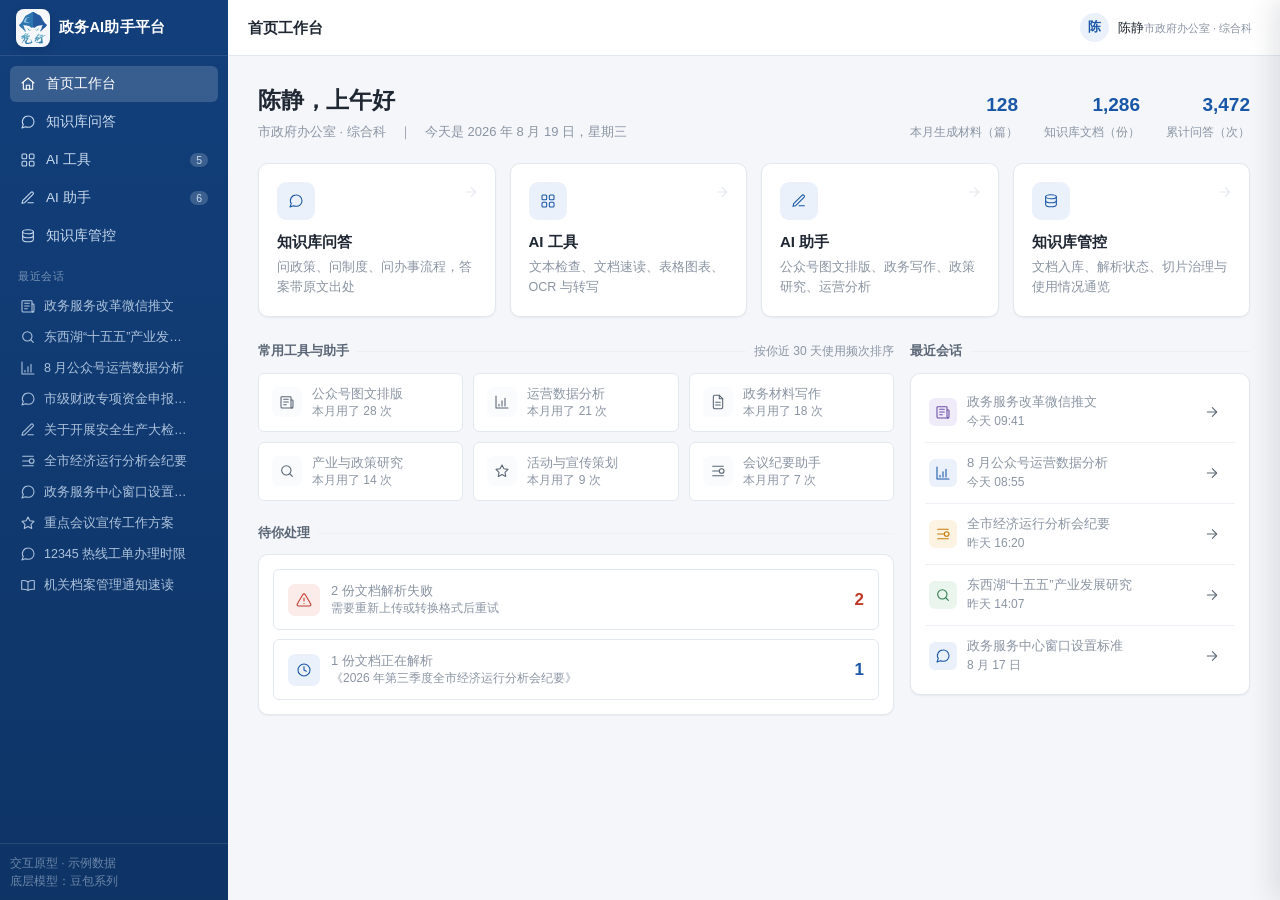
==== commit 23b648d2: "feat: refine phase-one assistant workflows" ====
--- a/docs/prototypes/index.html
+++ b/docs/prototypes/index.html
@@ -407,6 +407,87 @@
   border-radius:3px 10px 10px 10px;font-size:13px;line-height:1.75}
 .cs-msg.a .b b{color:var(--brand-d)}
 
+/* ============ 产业与政策研究 ============ */
+.research-flow{display:grid;grid-template-columns:repeat(4,minmax(0,1fr));gap:8px;margin:0 0 16px}
+.research-flow .step{position:relative;min-height:74px;padding:12px 13px;border:1px solid var(--border);
+  border-radius:var(--r);background:var(--surface);box-shadow:var(--sh-1)}
+.research-flow .step:after{content:"";position:absolute;right:-9px;top:36px;width:9px;height:1px;background:var(--border)}
+.research-flow .step:last-child:after{display:none}
+.research-flow i{width:22px;height:22px;border-radius:50%;display:grid;place-items:center;background:var(--brand-l);
+  color:var(--brand);font-style:normal;font-size:11px;font-weight:700;margin-bottom:7px}
+.research-flow b{display:block;font-size:12.5px}.research-flow span{display:block;margin-top:2px;color:var(--text-3);font-size:10.5px;line-height:1.45}
+.research-form-grid{display:grid;grid-template-columns:1fr 1fr;gap:0 14px}.research-form-grid .wide{grid-column:1/-1}
+.research-scope{display:grid;grid-template-columns:repeat(2,minmax(0,1fr));gap:8px}
+.research-scope .chip{height:auto;min-height:42px;border-radius:var(--r);justify-content:flex-start;padding:8px 11px;text-align:left;line-height:1.45}
+.research-note{display:flex;align-items:flex-start;gap:8px;margin-top:12px;padding:10px 12px;border:1px solid #CDE7D7;
+  border-radius:var(--r);background:var(--ok-l);color:#326A49;font-size:12px;line-height:1.65}
+.research-source-panel{margin-top:5px;padding-top:12px;border-top:1px solid var(--border-2)}
+.research-source-head{display:flex;align-items:center;justify-content:space-between;margin-bottom:8px;font-size:12px}
+.research-source-head span{color:var(--ok);font-size:11px}.research-source-list{display:flex;flex-direction:column;gap:6px}
+.research-source-card{display:block;padding:8px 9px;border:1px solid var(--border);border-radius:var(--r);background:#fff;
+  color:var(--text-2);text-decoration:none;transition:.15s}
+.research-source-card:hover{border-color:var(--brand);background:var(--brand-l)}
+.research-source-card b{display:block;color:var(--text);font-size:11.5px;line-height:1.5}
+.research-source-card span{display:block;margin-top:2px;color:var(--text-3);font-size:10.5px}
+.paper .research-article p{font-family:"PingFang SC","Microsoft YaHei",sans-serif;font-size:15px;line-height:2;text-indent:2em}
+.paper .research-article h5{font-family:"PingFang SC","Microsoft YaHei",sans-serif;font-size:17px;line-height:1.75;
+  text-indent:0;margin:28px 0 11px;padding-left:11px;border-left:3px solid var(--brand)}
+.paper .research-kicker{text-align:center;color:var(--brand);font-size:11px;font-weight:600;letter-spacing:1.4px;margin-bottom:8px}
+.paper .research-lead{margin:22px 0 18px;padding:17px 19px;border-top:1px solid var(--brand-l2);
+  border-bottom:1px solid var(--brand-l2);background:#F7FAFE;color:#334D6E;font-weight:500;text-indent:0!important}
+.paper .research-stat-grid{display:grid;grid-template-columns:repeat(4,minmax(0,1fr));gap:7px;margin:18px 0 22px}
+.paper .research-stat{padding:11px 8px;border:1px solid var(--border);border-radius:var(--r);background:var(--surface-2);text-align:center}
+.paper .research-stat b{display:block;color:var(--brand-d);font-size:17px}.paper .research-stat span{display:block;margin-top:2px;color:var(--text-3);font-size:10.5px}
+.paper .research-summary{padding:16px 18px;border-left:4px solid var(--brand);background:var(--brand-l);font-weight:500;text-indent:0!important}
+.paper .research-ref{font-family:inherit;font-size:10px}.paper .research-ref a{color:var(--brand);text-decoration:none}
+.paper .research-sources{margin-top:30px;padding-top:17px;border-top:1px solid var(--border);font-size:11.5px;color:var(--text-3)}
+.paper .research-sources b{display:block;color:var(--text-2);margin-bottom:8px}.paper .research-sources ol{padding-left:18px}
+.paper .research-sources li{margin-bottom:6px;line-height:1.6}.paper .research-sources a{color:var(--brand);text-decoration:none}
+
+/* ============ 活动与宣传策划 ============ */
+.plan-studio-shell{padding-top:18px;padding-bottom:18px}
+.plan-studio-shell .sq-top{margin-bottom:12px}.plan-studio-shell .sec-t{margin-bottom:8px}
+.plan-context{display:flex;align-items:center;gap:12px;padding:10px 13px;border:1px solid var(--border);border-radius:var(--r-l);
+  background:var(--surface);box-shadow:var(--sh-1);margin-bottom:12px;min-width:0}
+.plan-context>b{font-size:14px;white-space:nowrap;overflow:hidden;text-overflow:ellipsis;margin-right:auto}
+.plan-context .plan-brief{margin-top:0;flex-wrap:nowrap;justify-content:flex-end;min-width:0}
+.plan-context .plan-brief span{white-space:nowrap;max-width:280px;overflow:hidden;text-overflow:ellipsis}
+.plan-direction-grid{display:grid;grid-template-columns:repeat(3,minmax(0,1fr));gap:12px}
+.plan-direction{position:relative;padding:13px 14px;border:1px solid var(--border);border-radius:var(--r-l);background:var(--surface);
+  text-align:left;box-shadow:var(--sh-1);transition:.16s;min-height:0}
+.plan-direction:hover{border-color:#D19A45;transform:translateY(-2px);box-shadow:var(--sh-2)}
+.plan-direction.on{border-color:#C27618;background:#FFFAF2;box-shadow:0 0 0 2px #F7E6C9}
+.plan-direction .plan-pick{position:absolute;right:13px;top:13px;width:20px;height:20px;border-radius:50%;border:1.5px solid var(--border);
+  display:grid;place-items:center;color:#fff;background:#fff}
+.plan-direction.on .plan-pick{border-color:#C27618;background:#C27618}
+.plan-direction .plan-pick svg{width:12px;height:12px;opacity:0}.plan-direction.on .plan-pick svg{opacity:1}
+.plan-direction .tag{margin-bottom:8px}.plan-direction h3{font-size:16px;margin-bottom:4px;padding-right:24px}
+.plan-direction .theme{font-size:12px;color:#996315;line-height:1.5;margin-bottom:7px}
+.plan-direction ul{padding-left:17px;color:var(--text-2);font-size:12px;line-height:1.55}
+.plan-direction li{margin-bottom:3px}.plan-direction li:last-child{margin-bottom:0}
+.plan-direction .why{margin-top:7px;padding-top:7px;border-top:1px solid #F0DFC4;color:var(--text-3);font-size:11px;line-height:1.45;
+  display:-webkit-box;-webkit-line-clamp:2;-webkit-box-orient:vertical;overflow:hidden}
+.plan-brief{display:flex;flex-wrap:wrap;gap:7px;margin-top:9px}.plan-brief span{padding:5px 9px;border-radius:13px;background:var(--surface-2);
+  color:var(--text-2);font-size:11.5px}
+.plan-rule{display:flex;align-items:flex-start;gap:8px;padding:10px 12px;border:1px solid #F1D6AD;border-radius:var(--r);
+  background:var(--warn-l);color:#805611;font-size:12px;line-height:1.65}
+.plan-studio-shell .plan-rule{margin-top:10px!important;padding:8px 11px;line-height:1.5}
+.plan-actions{display:flex;gap:10px;margin-top:12px}
+.paper .plan-article p{font-family:"PingFang SC","Microsoft YaHei",sans-serif;font-size:15px;line-height:2;text-indent:2em}
+.paper .plan-article h5{font-family:"PingFang SC","Microsoft YaHei",sans-serif;font-size:17px;line-height:1.7;
+  margin:27px 0 10px;padding-left:11px;border-left:3px solid #C27618}
+.paper .plan-article h6{font-size:14px;margin:18px 0 8px;color:#8B5912}.paper .plan-article ul,.paper .plan-article ol{padding-left:22px}
+.paper .plan-article li{font-size:14px;line-height:1.9;margin-bottom:5px}.paper .plan-lead{margin:20px 0;padding:15px 18px;
+  background:#FFFAF2;border-top:1px solid #F0D7AE;border-bottom:1px solid #F0D7AE;text-indent:0!important;color:#59492F}
+.paper .plan-stage-grid{display:grid;grid-template-columns:repeat(3,minmax(0,1fr));gap:8px;margin:14px 0 18px}
+.paper .plan-stage{padding:12px;border:1px solid var(--border);border-radius:var(--r);background:var(--surface-2)}
+.paper .plan-stage b{display:block;color:#8B5912;font-size:13px;margin-bottom:5px}.paper .plan-stage span{font-size:11.5px;line-height:1.65;color:var(--text-2)}
+.paper .plan-confirm{padding:12px 14px;background:var(--warn-l);border-left:3px solid #C27618;text-indent:0!important;color:#6E511F}
+.paper .plan-table{width:100%;border-collapse:collapse;margin:13px 0 20px;font-size:11.5px;line-height:1.55}
+.paper .plan-table th,.paper .plan-table td{border:1px solid #D9D9D9;padding:8px 9px;text-align:left;vertical-align:top}
+.paper .plan-table th{background:#354E6A;color:#fff;font-weight:600}.paper .plan-table tr:nth-child(even) td{background:#F7F9FB}
+.paper .plan-foot{margin-top:26px;padding-top:13px;border-top:1px solid var(--border);font-size:11.5px;color:var(--text-3);line-height:1.75}
+
 /* ============ 校核工作台 ============ */
 .rv-top{padding:13px 22px;background:var(--surface);border-bottom:1px solid var(--border);
   display:flex;align-items:center;gap:14px;flex:none}
@@ -443,6 +524,89 @@
 .iss-row .v .old{color:var(--err);text-decoration:line-through}
 .iss-row .v .new{color:var(--ok);font-weight:500}
 .iss-f{padding:8px 12px;border-top:1px solid var(--border-2);display:flex;gap:7px;background:var(--surface-2)}
+
+/* ============ 公众号创作 / 运营分析 ============ */
+.phase-note{display:flex;align-items:flex-start;gap:9px;padding:10px 13px;border:1px solid var(--brand-l2);
+  background:var(--brand-l);border-radius:var(--r);font-size:12.5px;color:var(--brand-d);line-height:1.7}
+.flow-steps{display:grid;grid-template-columns:repeat(2,minmax(0,1fr));gap:8px;margin:16px 0}
+.flow-step{display:flex;align-items:center;gap:9px;padding:10px 12px;border:1px solid var(--border);border-radius:var(--r);
+  background:var(--surface);color:var(--text-3);text-align:left;transition:.15s;min-width:0}
+.flow-step .n{width:22px;height:22px;border-radius:50%;display:grid;place-items:center;flex:none;background:var(--surface-2);
+  border:1px solid var(--border);font-size:11px;font-weight:600}
+.flow-step b{display:block;font-size:12.5px;font-weight:500;overflow:hidden;text-overflow:ellipsis;white-space:nowrap}
+.flow-step.on{border-color:var(--brand);background:var(--brand-l);color:var(--brand)}
+.flow-step.done .n{background:var(--ok);border-color:var(--ok);color:#fff}
+.wx-compose{display:grid;grid-template-columns:minmax(0,1fr) 390px;gap:16px;align-items:start}
+.wx-stage{min-width:0}.wx-preview{position:sticky;top:0;min-width:0}
+.source-row{display:grid;grid-template-columns:repeat(3,1fr);gap:9px;margin-bottom:14px}
+.source-opt{padding:11px 12px;border:1px solid var(--border);border-radius:var(--r);background:var(--surface-2);text-align:left}
+.source-opt{cursor:pointer;transition:.15s;color:var(--text)}
+.source-opt:hover,.source-opt.on{border-color:var(--brand);background:var(--brand-l)}
+.source-opt b{display:flex;align-items:center;gap:6px;font-size:12.5px;font-weight:600;margin-bottom:3px}
+.source-opt span{font-size:11.5px;color:var(--text-3);line-height:1.55}
+.source-panel{padding:12px 13px;margin:-5px 0 14px;border:1px solid var(--border);border-radius:var(--r);background:#fff}
+.source-panel .source-action{display:flex;gap:8px;align-items:center}.source-panel .source-action .inp{flex:1}
+.source-items{display:flex;gap:6px;flex-wrap:wrap;margin-top:9px}.source-item{display:inline-flex;align-items:center;gap:5px;padding:5px 8px;border-radius:4px;background:var(--surface-2);font-size:11.5px;color:var(--text-2)}
+.wx-article{padding:24px 28px;min-height:420px;background:#fff;border:1px solid var(--border);border-radius:var(--r);line-height:1.9}
+.wx-article:focus{outline:none;border-color:var(--brand);box-shadow:0 0 0 3px var(--brand-l)}
+.wx-article h1{font-size:24px;line-height:1.45;margin-bottom:8px}.wx-article .meta{font-size:12px;color:var(--text-3);margin-bottom:20px}
+.wx-article h3{font-size:17px;margin:20px 0 8px;color:var(--brand-d)}.wx-article p{margin-bottom:12px;color:#344052}
+.wx-gallery{display:grid;grid-template-columns:repeat(2,minmax(0,1fr));gap:10px}
+.wx-img-card{border:1px solid var(--border);border-radius:var(--r);overflow:hidden;background:var(--surface);position:relative;transition:.15s;min-width:0}
+.wx-img-card:hover{border-color:var(--brand);box-shadow:var(--sh-1)}.wx-img-card.cover{border:2px solid var(--brand)}
+.wx-img-card img{display:block;width:100%;aspect-ratio:16/9;object-fit:cover;background:var(--brand-l)}
+.wx-img-card>div{padding:8px 9px}.wx-img-card b{display:block;font-size:12px;overflow:hidden;text-overflow:ellipsis;white-space:nowrap}
+.wx-img-card span{font-size:11px;color:var(--text-3)}.wx-img-card .cover-tag{position:absolute;left:7px;top:7px;padding:2px 6px;border-radius:3px;background:var(--brand);color:#fff;font-size:10.5px}
+.wx-img-actions{display:flex;gap:3px;padding:0 8px 8px!important}.wx-img-actions .btn{flex:1;padding:0 5px}
+.phone{width:100%;max-width:354px;margin:0 auto;background:#fff;border:8px solid #27303B;border-radius:28px;overflow:hidden;box-shadow:var(--sh-3)}
+.phone-top{height:24px;background:#27303B;position:relative}.phone-top:after{content:"";position:absolute;width:64px;height:6px;border-radius:4px;background:#111820;left:50%;top:5px;transform:translateX(-50%)}
+.phone-body{height:590px;overflow-y:auto;padding:0 0 30px;background:#fff}.phone-body h1{font-size:20px;line-height:1.45;margin-bottom:6px}
+.phone-meta{font-size:11px;color:#9AA3AE;margin-bottom:15px}.phone-cover{width:100%;aspect-ratio:2.35/1;object-fit:cover;border-radius:3px;margin-bottom:18px;background:var(--brand-l)}
+.phone-body h3{font-size:16px;color:var(--brand-d);border-left:4px solid var(--brand);padding-left:8px;margin:19px 0 9px}
+.phone-body p{font-size:14px;line-height:1.85;color:#394454;margin-bottom:12px;text-align:justify}.phone-inline{width:100%;aspect-ratio:16/9;object-fit:cover;border-radius:3px;margin:8px 0 16px}
+.wx-content{padding:16px}
+.wx-content{counter-reset:wxsec}.wx-content h3{counter-increment:wxsec}.wx-content h3:before{content:counter(wxsec,decimal-leading-zero);display:inline-grid;place-items:center;width:25px;height:25px;margin-right:7px;border-radius:50%;background:var(--brand);color:#fff;font-size:11px;vertical-align:1px}
+.wx-caption{display:block;text-align:center;font-size:10.5px;color:#9AA3AE;margin:-10px 0 18px}.wx-end{margin:24px 0 0;padding:18px 14px;text-align:center;background:#F5F7FA;color:#6D7C8B}.wx-end b{display:block;color:var(--brand-d);font-size:14px;margin-bottom:5px}.wx-end span{font-size:10.5px;line-height:1.7}
+.style-library{display:grid;grid-template-columns:repeat(4,minmax(0,1fr));gap:7px}.style-card{min-width:0;padding:8px;border:1px solid var(--border);border-radius:7px;background:#fff;text-align:left;transition:.15s;color:var(--text)}.style-card:hover,.style-card.on{border-color:var(--brand);background:var(--brand-l)}.style-card b{display:block;margin-top:6px;font-size:11.5px;overflow:hidden;text-overflow:ellipsis;white-space:nowrap}.style-card span{display:block;margin-top:2px;font-size:10px;color:var(--text-3);overflow:hidden;text-overflow:ellipsis;white-space:nowrap}
+.style-mini{display:block;height:42px;padding:7px;border-radius:4px;background:#F4F7FA;overflow:hidden}.style-mini:before,.style-mini:after{content:"";display:block;border-radius:2px;background:#9CB7D4}.style-mini:before{width:65%;height:6px;margin-bottom:6px}.style-mini:after{width:88%;height:14px;opacity:.48}.style-card.on .style-mini{background:#DDEBFA}.style-card.on .style-mini:before{background:var(--brand)}
+.wx-number-grid{display:grid;grid-template-columns:repeat(3,1fr);gap:6px;margin:2px 0 18px}.wx-number-grid div{padding:10px 4px;text-align:center;border:1px solid color-mix(in srgb,var(--brand) 22%,white);background:color-mix(in srgb,var(--brand) 7%,white);border-radius:5px}.wx-number-grid b{display:block;font-size:18px;color:var(--brand-d)}.wx-number-grid span{font-size:9.5px;color:#788695}
+.wx-quote{position:relative;margin:15px 0;padding:15px 14px 13px 34px;background:color-mix(in srgb,var(--brand) 7%,white);color:var(--brand-d);font-size:14px;font-weight:600;line-height:1.75;border-radius:5px}.wx-quote:before{content:"“";position:absolute;left:10px;top:4px;font-size:34px;color:var(--brand);font-family:Georgia,serif}.wx-checklist{padding:13px 14px;margin:17px 0;border:1px solid color-mix(in srgb,var(--brand) 25%,white);border-radius:6px;background:#fff}.wx-checklist b{display:block;margin-bottom:8px;color:var(--brand-d);font-size:13px}.wx-checklist span{display:block;padding:5px 0 5px 19px;position:relative;font-size:11.5px;color:#536274;border-bottom:1px dashed #E3E8ED}.wx-checklist span:last-child{border:0}.wx-checklist span:before{content:"✓";position:absolute;left:1px;color:var(--brand);font-weight:700}.wx-divider{display:flex;align-items:center;gap:8px;margin:19px 0;color:var(--brand)}.wx-divider:before,.wx-divider:after{content:"";height:1px;flex:1;background:color-mix(in srgb,var(--brand) 28%,white)}.wx-divider i{width:7px;height:7px;background:var(--brand);transform:rotate(45deg)}
+.wx-work-section{margin-top:15px;padding-top:15px;border-top:1px solid var(--border-2)}.wx-work-title{display:flex;align-items:center;gap:8px;margin-bottom:9px}.wx-work-title b{font-size:13px}.wx-work-title span{margin-left:auto;font-size:11px;color:var(--text-3)}
+.gen-summary{display:grid;grid-template-columns:repeat(3,1fr);gap:8px;margin-bottom:14px}.gen-summary div{padding:9px 10px;border:1px solid #CFE2D6;background:#F4FBF7;border-radius:6px}.gen-summary b{display:block;font-size:12px;color:var(--ok);margin-bottom:2px}.gen-summary span{font-size:10.5px;color:var(--text-3)}
+.approved-copy{padding:21px 24px;min-height:300px;background:#FAFBFC;border:1px solid var(--border);border-radius:var(--r);line-height:1.95}.approved-copy h3{font-size:15px;margin:18px 0 7px;color:var(--text)}.approved-copy p{font-size:13px;color:#465464;margin-bottom:12px;text-align:justify}.approved-lock{display:flex;align-items:center;gap:7px;margin-bottom:8px;font-size:12px;color:var(--ok)}
+.title-candidates{display:grid;gap:8px}.title-choice{padding:11px 12px;border:1px solid var(--border);border-radius:7px;background:#fff;text-align:left;color:var(--text);transition:.15s}.title-choice:hover,.title-choice.on{border-color:var(--brand);background:var(--brand-l)}.title-choice .row{display:flex;gap:8px;align-items:flex-start}.title-choice .radio{width:16px;height:16px;border:1px solid var(--border);border-radius:50%;flex:none;margin-top:2px;background:#fff}.title-choice.on .radio{border:5px solid var(--brand)}.title-choice b{font-size:13px;line-height:1.6}.title-choice small{display:block;margin:5px 0 0 24px;color:var(--text-3);font-size:10.5px;line-height:1.55}.title-source{margin-top:8px;padding:8px 10px;border-radius:5px;background:#F5F7FA;font-size:11px;color:var(--text-3);line-height:1.65}.title-source b{color:var(--text-2);font-size:11px}
+.wx-main-title{padding:19px 16px 14px}.wx-main-title h1{font-size:21px;line-height:1.5;color:#202A35;margin:0 0 7px}.wx-main-title .phone-meta{margin:0}.wx-column-poster{position:relative;margin:10px 0 25px;padding:14px 26px;text-align:center;color:#fff;background:var(--brand);font-size:15px;font-weight:650;letter-spacing:1px;clip-path:polygon(7% 0,100% 0,93% 100%,0 100%)}.wx-column-poster:before{content:"";position:absolute;left:7px;top:5px;bottom:5px;width:3px;background:color-mix(in srgb,var(--brand) 60%,white);transform:skew(-13deg)}
+.wx-feature-title{position:relative;margin:0 0 23px;padding:4px 8px 11px 14px;border-left:3px solid var(--brand);border-bottom:3px solid var(--brand);font-size:16px;font-weight:700;line-height:1.65;color:var(--brand-d)}.wx-feature-title:after{content:"◆";position:absolute;right:0;top:-3px;color:#F2C94C;font-size:10px;transform:rotate(18deg)}
+.phone-body.plain-section .wx-content h3{display:block!important;padding:0!important;margin:20px 0 8px!important;border:0!important;background:none!important;color:#263545!important;text-align:left!important}.phone-body.plain-section .wx-content h3:before{display:none}
+.wx-upload-locked{padding:12px 13px;border:1px solid #CFE2D6;border-radius:var(--r);background:#F4FBF7}.wx-upload-locked b{display:flex;align-items:center;gap:6px;font-size:12.5px;color:var(--ok);margin-bottom:4px}.wx-upload-locked p{font-size:11.5px;color:var(--text-3);line-height:1.65}
+.visual-candidates{display:grid;grid-template-columns:repeat(3,minmax(0,1fr));gap:9px}.visual-choice{padding:8px;border:1px solid var(--border);border-radius:9px;background:#fff;text-align:left;color:var(--text);transition:.15s;min-width:0}.visual-choice:hover,.visual-choice.on{border-color:var(--brand);box-shadow:0 0 0 2px var(--brand-l)}.visual-choice b{display:block;margin-top:8px;font-size:12.5px}.visual-choice>span{display:block;margin-top:3px;font-size:10.5px;color:var(--text-3);line-height:1.5}.visual-choice small{display:block;margin-top:7px;padding-top:7px;border-top:1px solid var(--border-2);font-size:10px;line-height:1.5;color:#718092}.visual-mini{height:96px;border-radius:6px;position:relative;overflow:hidden;background:#132B43}.visual-mini:before{content:"TOPIC / 主题视觉";position:absolute;left:10px;top:10px;font-size:7px;letter-spacing:1.4px;color:rgba(255,255,255,.75)}.visual-mini:after{content:"";position:absolute;left:10px;right:28px;bottom:18px;height:20px;border-left:2px solid #79E0C1;border-bottom:2px solid #79E0C1}.visual-mini i{position:absolute;right:-16px;top:-18px;width:80px;height:80px;border:1px solid rgba(255,255,255,.25);border-radius:50%;box-shadow:0 0 0 13px rgba(255,255,255,.04),0 0 0 27px rgba(255,255,255,.03)}.visual-mini.coordinates{background:linear-gradient(135deg,#102A43,#155EEF 65%,#6BE0C1)}.visual-mini.blocks{background:linear-gradient(145deg,#FAF6EB 0 48%,#FF6B4A 48% 64%,#20375E 64%)}.visual-mini.blocks:before{color:#20375E}.visual-mini.blocks:after{border-color:#FF6B4A}.visual-mini.blocks i{border-radius:0;transform:rotate(18deg);border-color:rgba(32,55,94,.22);box-shadow:16px 16px 0 rgba(32,55,94,.08)}.visual-mini.editorial{background:linear-gradient(90deg,#F7F3EA 0 70%,#121B24 70%)}.visual-mini.editorial:before{color:#5E6268}.visual-mini.editorial:after{right:42px;border-left-color:#D8483E;border-bottom-color:#D8483E}.visual-mini.editorial i{width:54px;height:54px;right:9px;top:21px;border-color:rgba(255,255,255,.35);box-shadow:none}
+.visual-mini.flow{background:radial-gradient(circle at 82% 18%,#7FF1D2 0 10%,transparent 11%),linear-gradient(145deg,#252052,#6C4DFF 58%,#1DB9A5)}.visual-mini.flow:after{border-color:#7FF1D2;border-radius:50%}.visual-mini.type{background:linear-gradient(100deg,#15191F 0 64%,#D7FF45 64%)}.visual-mini.type:after{left:13px;right:48px;border-color:#D7FF45;transform:skew(-10deg)}.visual-mini.type i{border-radius:0;border-color:#15191F;box-shadow:none}.visual-mini.gallery{background:linear-gradient(90deg,#EDE9DF 0 43%,#2E5BFF 43% 46%,#F8F6EF 46%)}.visual-mini.gallery:before{color:#34383E}.visual-mini.gallery:after{left:52%;border-color:#2E5BFF}.visual-mini.gallery i{left:10px;right:auto;top:31px;width:47px;height:47px;border-radius:0;border:0;background:#20262D;box-shadow:none}
+.visual-brief{display:flex;gap:7px;margin-top:9px}.visual-brief .inp{flex:1}.visual-evidence{display:flex;flex-wrap:wrap;gap:5px;margin:8px 0 0}.visual-evidence span{padding:4px 7px;border-radius:99px;background:#F1F5F9;color:#526274;font-size:10.5px}.visual-note{margin-top:8px;font-size:10.5px;color:var(--text-3);line-height:1.6}
+.visual-actions{display:flex;gap:7px;justify-content:flex-end;margin-top:8px}.visual-actions .btn.dissatisfied{color:#7B4FB0;border-color:#D9C9EB;background:#FAF7FF}
+.cover-mode-row{display:grid;grid-template-columns:repeat(2,minmax(0,1fr));gap:9px}.cover-mode{padding:9px;border:1px solid var(--border);border-radius:9px;background:#fff;text-align:left;color:var(--text);transition:.15s}.cover-mode:hover,.cover-mode.on{border-color:var(--brand);box-shadow:0 0 0 2px var(--brand-l)}.cover-mode b{display:block;margin-top:8px;font-size:12.5px}.cover-mode span{display:block;margin-top:3px;color:var(--text-3);font-size:10.5px}.cover-thumb{height:112px;border-radius:6px;overflow:hidden;position:relative}.cover-thumb.solid{padding:16px;background:linear-gradient(135deg,#141E30,#155EEF 64%,#63DCC0);color:#fff}.cover-thumb.solid:before{content:"";position:absolute;right:-26px;top:-34px;width:104px;height:104px;border:1px solid rgba(255,255,255,.34);border-radius:50%;box-shadow:0 0 0 16px rgba(255,255,255,.07)}.cover-thumb.solid small{display:block;position:relative;font-size:7px;letter-spacing:1.6px;opacity:.7}.cover-thumb.solid strong{display:block;position:relative;max-width:75%;margin-top:25px;font-size:14px;line-height:1.45}.cover-thumb.photo img{width:100%;height:100%;object-fit:cover}.cover-thumb.photo:after{content:"";position:absolute;inset:0;background:linear-gradient(90deg,rgba(8,18,30,.82),rgba(8,18,30,.08))}.cover-thumb.photo strong{position:absolute;z-index:1;left:14px;bottom:14px;max-width:72%;color:#fff;font-size:14px;line-height:1.45;text-shadow:0 1px 4px rgba(0,0,0,.25)}
+.cover-motion-row{display:flex;align-items:center;gap:7px;margin-top:10px;padding:9px 10px;border:1px solid var(--border-2);border-radius:7px;background:#FAFBFC}.cover-motion-row>span{margin-right:auto;font-size:11px;color:var(--text-3)}.motion-choice{height:28px;padding:0 10px;border:1px solid var(--border);border-radius:5px;background:#fff;color:var(--text-2);font-size:11px}.motion-choice.on{border-color:var(--brand);background:var(--brand-l);color:var(--brand);font-weight:600}
+.output-mode-row{display:grid;grid-template-columns:repeat(2,minmax(0,1fr));gap:9px;margin-bottom:12px}.output-mode{display:flex;gap:10px;align-items:center;padding:10px;border:1px solid var(--border);border-radius:9px;background:#fff;text-align:left;color:var(--text);min-width:0}.output-mode:hover,.output-mode.on{border-color:var(--brand);box-shadow:0 0 0 2px var(--brand-l)}.output-mode b{display:block;font-size:12.5px}.output-mode span{display:block;margin-top:3px;color:var(--text-3);font-size:10.5px;line-height:1.45}.output-mini{position:relative;width:72px;height:66px;flex:none;border-radius:6px;overflow:hidden}.output-mini.article{padding:9px;background:#EDF4FF}.output-mini.article:before,.output-mini.article:after{content:"";display:block;background:#155EEF;border-radius:2px}.output-mini.article:before{width:54%;height:7px;margin-bottom:7px}.output-mini.article:after{width:88%;height:29px;opacity:.22}.output-mini.story{background:linear-gradient(165deg,#8ED7FF,#5365D7 52%,#FED883)}.output-mini.story:before{content:"";position:absolute;left:0;right:0;top:26px;height:2px;background:rgba(255,255,255,.7);box-shadow:0 18px 0 rgba(255,255,255,.7)}.output-mini.story:after{content:"";position:absolute;left:27px;top:13px;width:18px;height:18px;border-radius:50%;background:#FFE0B1;box-shadow:0 18px 0 5px #253761}
+.story-fit{display:flex;gap:9px;padding:10px 12px;border:1px solid #E4D8BC;border-radius:7px;background:#FFF9EC;color:#6C5425;font-size:11px;line-height:1.6}.story-fit b{white-space:nowrap}.story-config{display:flex;align-items:center;gap:7px;margin:10px 0}.story-config>span{margin-right:auto;font-size:11px;color:var(--text-3)}.storyboard{display:grid;grid-template-columns:repeat(5,minmax(0,1fr));gap:6px}.story-shot{min-width:0;padding:8px;border:1px solid var(--border);border-radius:7px;background:#fff}.story-shot i{display:grid;place-items:center;width:23px;height:23px;border-radius:50%;background:#253761;color:#fff;font-size:9px;font-style:normal}.story-shot b{display:block;margin-top:8px;font-size:10.5px;line-height:1.45}.story-shot span{display:block;margin-top:5px;font-size:9px;line-height:1.4;color:var(--text-3)}.story-models{display:flex;gap:7px;margin-top:9px;flex-wrap:wrap}.story-models span{padding:5px 8px;border-radius:99px;background:#F0F3FA;color:#53627B;font-size:10px}.story-actions{display:flex;gap:7px;justify-content:flex-end;margin-top:10px}
+.story-phone{background:#10141B}.story-phone .wx-main-title{background:#fff}.story-long{margin:0;background:#DDEBFA}.story-scene{position:relative;min-height:335px;overflow:hidden;padding:24px 20px;color:#fff;background:linear-gradient(155deg,#79CAF4,#4E6DCE 56%,#173B6E)}.story-scene:before{content:"";position:absolute;left:-8%;right:-8%;bottom:-12%;height:46%;background:linear-gradient(160deg,rgba(255,255,255,.14),rgba(4,28,62,.45));clip-path:polygon(0 52%,22% 25%,39% 44%,57% 9%,77% 35%,100% 0,100% 100%,0 100%)}.story-scene:nth-child(2){background:linear-gradient(155deg,#F5C26B,#EF7B63 52%,#704B9E)}.story-scene:nth-child(3){background:linear-gradient(155deg,#75D5C8,#2573B8 55%,#163B70)}.story-scene:nth-child(4){background:linear-gradient(155deg,#8AD2EC,#4988B7 55%,#27435F)}.story-scene:nth-child(5){background:linear-gradient(155deg,#B9A5F4,#6365C7 55%,#283B76)}.story-scene.flat{filter:saturate(.88);background-image:linear-gradient(155deg,#82D5E9 0 50%,#315D9B 50%)}.story-scene .scene-tag{position:relative;z-index:2;font-size:8px;letter-spacing:1.5px;opacity:.82}.story-scene h2{position:relative;z-index:2;max-width:82%;margin:22px 0 8px;font-size:21px;line-height:1.45;text-shadow:0 2px 10px rgba(0,0,0,.2)}.story-scene p{position:relative;z-index:2;max-width:82%;padding:7px 9px;background:rgba(14,32,58,.38);border-radius:4px;color:#fff;font-size:11px;line-height:1.6;text-align:left}.story-character{position:absolute;z-index:1;right:24px;bottom:15px;width:72px;height:135px}.story-character:before{content:"";position:absolute;left:18px;top:0;width:37px;height:37px;border-radius:48% 48% 43% 43%;background:#FFD2A4;box-shadow:inset 0 8px 0 #263449}.story-character:after{content:"";position:absolute;left:8px;top:34px;width:56px;height:95px;border-radius:22px 22px 10px 10px;background:linear-gradient(#69D1B1 0 53%,#293D61 53%)}.story-scene.flat .story-character:before,.story-scene.flat .story-character:after{box-shadow:0 0 0 3px rgba(24,43,70,.35)}.story-source{position:absolute;z-index:3;left:20px;bottom:15px;padding:4px 7px;border-radius:99px;background:rgba(255,255,255,.9);color:#405067;font-size:8px}.story-end{padding:25px 18px;text-align:center;background:#18243A;color:#fff}.story-end b{display:block;font-size:17px}.story-end span{display:block;margin-top:8px;font-size:9px;line-height:1.6;opacity:.68}
+.verified-art{position:relative;display:block;overflow:hidden;background:#EEF3F7}.verified-art img{display:block;width:100%;height:100%;object-fit:cover}.verified-badge{position:absolute;z-index:4;right:7px;top:7px;padding:3px 7px;border-radius:99px;background:rgba(12,27,49,.82);color:#fff!important;font-size:8px!important;line-height:1.5;backdrop-filter:blur(5px)}
+.cover-thumb.generated{padding:0;background:#EEF3F7}.cover-thumb.generated img{width:100%;height:100%;object-fit:cover}.cover-thumb.generated.motion img{animation:wxPhotoBreath 6s ease-in-out infinite alternate}.cover-thumb.generated .verified-badge{margin:0;color:#fff}
+.wx-generated-cover{position:relative;margin:10px 0 25px;border-radius:4px;overflow:hidden;background:#F4F4F0}.wx-generated-cover img{display:block;width:100%;aspect-ratio:2.35/1;object-fit:cover}.wx-generated-cover figcaption{display:flex;align-items:center;justify-content:space-between;gap:8px;padding:6px 8px;background:#F3F5F7;color:#728092;font-size:8px}.wx-generated-cover figcaption b{color:#244363;font-size:8px;font-weight:600}
+.story-generated{position:relative;background:#EAF0F5}.story-generated>img{display:block;width:100%;height:auto}.story-overlay{position:absolute;z-index:3;width:74%;padding:8px 10px;border-left:3px solid #F29342;background:rgba(255,255,255,.91);box-shadow:0 7px 22px rgba(20,45,73,.14);color:#173652}.story-overlay small{display:block;font-size:7px;letter-spacing:1.3px;color:#F07E32}.story-overlay b{display:block;margin-top:2px;font-size:12px;line-height:1.45}.story-overlay span{display:block;margin-top:2px;font-size:8px;color:#607083}.story-overlay.s1{left:12px;top:2.5%}.story-overlay.s2{right:12px;top:21%}.story-overlay.s3{left:12px;top:40%}.story-overlay.s4{right:12px;top:61%}.story-overlay.s5{left:12px;top:81%}.story-generated .ai-corner{position:absolute;z-index:4;right:8px;bottom:8px;padding:4px 7px;border-radius:99px;background:rgba(14,34,58,.78);color:#fff;font-size:7px;letter-spacing:.7px}
+.story-video{position:relative;background:#0B1320}.story-video video{display:block;width:100%;aspect-ratio:9/16;object-fit:cover;background:#0B1320}.story-video .video-copy{padding:12px 14px 15px;background:#14243A;color:#fff}.story-video .video-copy b{display:block;font-size:13px}.story-video .video-copy span{display:block;margin-top:4px;font-size:9px;line-height:1.55;color:#B9C8D8}
+.wx-cover-art.photo{height:180px;padding:0!important;overflow:hidden;color:#fff!important;background:#17212D!important}.wx-cover-art.photo>img{position:absolute;inset:0;width:100%;height:100%;object-fit:cover}.wx-cover-art.photo:after{content:"";position:absolute;inset:0;background:linear-gradient(90deg,rgba(8,18,30,.86),rgba(8,18,30,.12));z-index:1}.wx-cover-art.photo small,.wx-cover-art.photo b,.wx-cover-art.photo i{position:relative;z-index:2}.wx-cover-art.photo small{padding:20px 18px 0}.wx-cover-art.photo b{padding:39px 18px 0;max-width:78%;color:#fff;text-shadow:0 2px 10px rgba(0,0,0,.35)}.wx-cover-art.v1 b{max-width:68%;font-size:19px}.wx-cover-art.v2{text-align:center!important}.wx-cover-art.v2 b{max-width:none!important;padding-left:28px!important;padding-right:28px!important}.wx-cover-art.v2 small{text-align:center}.wx-cover-art.v2:before{left:50%!important;right:auto!important;transform:translateX(-50%)!important}
+.cover-thumb.motion.photo img,.wx-cover-art.motion.photo>img{animation:wxPhotoBreath 6s ease-in-out infinite alternate}.cover-thumb.motion.solid:before,.wx-cover-art.motion.solid i{animation:wxShapeDrift 4.8s ease-in-out infinite alternate}.cover-thumb.motion strong,.wx-cover-art.motion b{animation:wxTitleIn 3.8s ease-in-out infinite}.wx-cover-art.motion{isolation:isolate}
+@keyframes wxPhotoBreath{from{transform:scale(1)}to{transform:scale(1.055)}}@keyframes wxShapeDrift{from{transform:translate3d(0,0,0) rotate(0)}to{transform:translate3d(-9px,7px,0) rotate(5deg)}}@keyframes wxTitleIn{0%,12%{opacity:.72;transform:translateY(7px)}25%,82%{opacity:1;transform:translateY(0)}100%{opacity:.86;transform:translateY(0)}}
+@media (prefers-reduced-motion:reduce){.cover-thumb.motion *,.cover-thumb.motion:before,.wx-cover-art.motion *{animation:none!important}}
+.wx-column-poster small{display:block;margin-bottom:16px;font-size:8px;letter-spacing:2px;opacity:.72}.wx-column-poster b{display:block;font-size:17px;line-height:1.55}.wx-column-poster i{position:absolute;right:-32px;top:-38px;width:116px;height:116px;border:1px solid rgba(255,255,255,.3);border-radius:50%;box-shadow:0 0 0 15px rgba(255,255,255,.06),0 0 0 31px rgba(255,255,255,.04)}
+.wx-tone-coordinates{--brand:#155EEF;--brand-d:#102A43}.wx-tone-coordinates .wx-column-poster{clip-path:none;text-align:left;padding:18px 20px 20px;background:linear-gradient(135deg,#102A43,#155EEF 68%,#61D9BC);border-radius:1px}.wx-tone-coordinates .wx-column-poster:before{left:auto;right:16px;top:auto;bottom:14px;width:42px;height:2px;background:#79E0C1;transform:none}.wx-tone-coordinates .wx-feature-title{padding:12px 12px 12px 15px;border:0;border-left:3px solid #155EEF;background:linear-gradient(90deg,#EFF5FF,rgba(239,245,255,0));font-size:15px}.wx-tone-coordinates .wx-content h3{padding:8px 0!important;margin-left:0!important;margin-right:0!important;background:none!important;border-bottom:1px solid #D9E4F2!important;border-radius:0!important}.wx-tone-coordinates .wx-content h3:before{border-radius:2px;background:#102A43}.wx-tone-coordinates.framed-photo .wx-inline-wrap{padding:5px 5px 0;border:1px solid #D9E4F2;background:#fff;box-shadow:8px 8px 0 #EDF4FF}
+.wx-tone-blocks{--brand:#FF6545;--brand-d:#20375E;background:#FCFAF5}.wx-tone-blocks .wx-column-poster{clip-path:none;text-align:left;padding:19px 18px;background:#20375E;border-radius:0}.wx-tone-blocks .wx-column-poster:before{left:0;top:0;bottom:auto;width:34%;height:5px;background:#FF6545;transform:none}.wx-tone-blocks .wx-column-poster i{border-radius:0;transform:rotate(15deg);border-color:rgba(255,224,133,.55);box-shadow:13px 13px 0 rgba(255,224,133,.12)}.wx-tone-blocks .wx-feature-title{padding:11px 12px;margin-left:11px;border:0;background:#FFE2D7;color:#20375E;box-shadow:-11px 11px 0 #20375E}.wx-tone-blocks .wx-feature-title:after{color:#FF6545}.wx-tone-blocks .wx-content h3{border:0!important;padding:7px 0 7px 36px!important;background:none!important;position:relative}.wx-tone-blocks .wx-content h3:before{position:absolute;left:0;top:7px;border-radius:0;background:#FF6545}.wx-tone-blocks.framed-photo .wx-inline-wrap{padding:0 9px 9px 0;border-right:9px solid #20375E;border-bottom:9px solid #20375E}
+.wx-tone-editorial{--brand:#D8483E;--brand-d:#171E26;background:#FBFAF6}.wx-tone-editorial .wx-main-title h1{font-family:"STSong","Songti SC",serif;font-weight:650}.wx-tone-editorial .wx-column-poster{clip-path:none;text-align:left;padding:22px 19px;color:#171E26;background:#F0ECE2;border-top:1px solid #171E26;border-bottom:1px solid #171E26}.wx-tone-editorial .wx-column-poster:before{left:auto;right:18px;top:20px;bottom:auto;width:28px;height:3px;background:#D8483E;transform:none}.wx-tone-editorial .wx-column-poster i{display:none}.wx-tone-editorial .wx-feature-title{padding:2px 0 13px;border:0;border-bottom:1px solid #171E26;color:#171E26;font-family:"STSong","Songti SC",serif;font-size:18px}.wx-tone-editorial .wx-feature-title:after{content:"01";right:0;top:-3px;color:#D8483E;font:700 11px/1 Arial}.wx-tone-editorial .wx-content h3{display:block!important;padding:15px 0 7px!important;background:none!important;border:0!important;border-top:1px solid #CAC5BB!important;color:#171E26!important;font-family:"STSong","Songti SC",serif}.wx-tone-editorial .wx-content h3:before{display:inline!important;background:none!important;color:#D8483E!important;margin:0 8px 0 0;width:auto!important;height:auto!important}.wx-tone-editorial.framed-photo .wx-inline-wrap{filter:grayscale(.08);padding:0}.wx-tone-editorial .wx-caption{text-align:left;color:#7C7A74}
+.wx-tone-flow{--brand:#6849EE;--brand-d:#252052}.wx-tone-flow .wx-column-poster{clip-path:none;text-align:left;padding:20px;background:radial-gradient(circle at 86% 18%,#7FF1D2 0 10%,transparent 11%),linear-gradient(145deg,#252052,#6849EE 64%,#1DB9A5);border-radius:14px 2px 14px 2px}.wx-tone-flow .wx-feature-title{border:0;padding:13px 15px;background:#F1EEFF;border-radius:14px 2px;color:#31266E}.wx-tone-flow .wx-content h3{border:0!important;border-left:2px solid #6849EE!important;background:linear-gradient(90deg,#F5F2FF,transparent)!important;padding:9px 10px!important}.wx-tone-flow.framed-photo .wx-inline-wrap{border-radius:14px 2px;overflow:hidden}
+.wx-tone-type{--brand:#A1C900;--brand-d:#15191F;background:#FBFCF6}.wx-tone-type .wx-column-poster{clip-path:none;text-align:left;padding:18px 19px;color:#F8FFE0;background:linear-gradient(100deg,#15191F 0 72%,#D7FF45 72%)}.wx-tone-type .wx-column-poster i{display:none}.wx-tone-type .wx-feature-title{border:0;padding:3px 0 12px;color:#15191F;font-size:19px;box-shadow:inset 0 -7px #D7FF45}.wx-tone-type .wx-content h3{border:0!important;background:none!important;padding:8px 0!important;font-size:17px}.wx-tone-type .wx-content h3:before{border-radius:0;background:#15191F;color:#D7FF45}.wx-tone-type.framed-photo .wx-inline-wrap{padding:0 0 7px;border-bottom:7px solid #D7FF45}
+.wx-tone-gallery{--brand:#2E5BFF;--brand-d:#20262D;background:#F9F7F1}.wx-tone-gallery .wx-column-poster{clip-path:none;text-align:left;padding:21px;color:#20262D;background:#ECE8DD;border-left:5px solid #2E5BFF}.wx-tone-gallery .wx-column-poster i{display:none}.wx-tone-gallery .wx-feature-title{border:0;border-top:1px solid #20262D;border-bottom:1px solid #20262D;padding:12px 0;color:#20262D}.wx-tone-gallery .wx-content h3{border:0!important;background:none!important;padding:13px 0 5px!important;color:#20262D}.wx-tone-gallery .wx-content h3:before{background:#2E5BFF;border-radius:0}.wx-tone-gallery.framed-photo .wx-inline-wrap{padding:6px;background:#fff;border:1px solid #D8D4C9}
+.phone-body.plain-section .wx-content h3{display:block!important;padding:0!important;margin:20px 0 8px!important;border:0!important;background:none!important;color:#263545!important;text-align:left!important;font-family:inherit!important}.phone-body.plain-section .wx-content h3:before{display:none!important}
+.data-hero{display:grid;grid-template-columns:repeat(4,1fr);gap:10px;margin-bottom:14px}.data-hero .kpi{min-height:92px}
+.mini-bars{height:180px;display:flex;align-items:flex-end;gap:18px;padding:20px 10px 4px}.mini-col{flex:1;text-align:center;font-size:11px;color:var(--text-3)}.mini-col i{display:block;background:linear-gradient(180deg,#4D8FD8,#1856A7);border-radius:5px 5px 2px 2px;margin-bottom:7px;min-height:12px}
 
 /* ============ 知识库管控 ============ */
 .kpi-grid{display:grid;grid-template-columns:repeat(6,1fr);gap:12px;margin-bottom:16px}
@@ -547,6 +711,20 @@
   .ed-bar{row-gap:8px}
   .rv-top{gap:9px}
 
+  .wx-compose{grid-template-columns:minmax(0,1fr) 330px}
+  .research-flow{grid-template-columns:repeat(2,minmax(0,1fr))}
+  .research-flow .step:nth-child(2):after{display:none}
+  .paper .research-stat-grid{grid-template-columns:repeat(2,minmax(0,1fr))}
+  .plan-direction-grid{grid-template-columns:1fr}
+  .plan-context{align-items:flex-start;flex-direction:column;gap:7px}
+  .plan-context .plan-brief{justify-content:flex-start;flex-wrap:wrap}
+  .paper .plan-stage-grid{grid-template-columns:1fr}
+  .flow-step{padding:9px}.flow-step b{font-size:12px}
+  .source-row{grid-template-columns:1fr}
+  .visual-candidates{grid-template-columns:1fr}
+  .style-library{grid-template-columns:repeat(2,1fr)}
+  .data-hero{grid-template-columns:repeat(2,1fr)}
+
   .doc-table th:nth-child(4),.doc-table td:nth-child(4),
   .doc-table th:nth-child(7),.doc-table td:nth-child(7){display:none}
 }
@@ -569,6 +747,13 @@
 /* 高频元信息不低于 12px，提升高分屏和系统缩放下的可读性。 */
 .side-ft .tip,.hero .stats span,.tag,.qk span,.rc span,.file-i span,
 .src-t,.src-i .frag,.kpi .dt,.todo span,.chunk-h .cid{font-size:12px}
+.visual-mini.ai-visit{background:linear-gradient(135deg,#F7F3EA 0 71%,#153652 71%)}.visual-mini.ai-visit:before{content:"AI / BUSINESS";color:#153652;font-weight:700}.visual-mini.ai-visit:after{right:38px;height:26px;border-color:#E9782D}.visual-mini.ai-visit i{width:52px;height:52px;right:9px;top:23px;border-color:rgba(255,255,255,.45);box-shadow:-13px 0 0 -12px #E9782D,0 0 0 7px rgba(255,255,255,.05)}
+.wx-tone-ai-visit{--brand:#E9782D;--brand-d:#153652;background:#F7F4EC}.wx-tone-ai-visit .wx-main-title{position:relative;background:#F7F4EC;border-bottom:1px solid #D8D0C3}.wx-tone-ai-visit .wx-main-title:after{content:"AI / BUSINESS VISIT";display:block;margin-top:11px;color:#E9782D;font:700 8px/1 Arial;letter-spacing:2px}.wx-tone-ai-visit .wx-main-title h1{max-width:94%;font-family:"STSong","Songti SC",serif;font-size:22px;font-weight:650;color:#153652}.wx-tone-ai-visit .phone-meta{color:#7A8790}.wx-tone-ai-visit .wx-content{background:linear-gradient(180deg,#FCFAF5,#F7F4EC)}.wx-tone-ai-visit .wx-generated-cover{border:1px solid #D8D0C3;box-shadow:7px 7px 0 #ECE4D8}.wx-tone-ai-visit .wx-feature-title{padding:4px 34px 13px 0;border:0;border-bottom:2px solid #153652;color:#153652;font-family:"STSong","Songti SC",serif;font-size:18px}.wx-tone-ai-visit .wx-feature-title:before{content:"FOCUS";display:block;margin-bottom:7px;color:#E9782D;font:700 8px/1 Arial;letter-spacing:1.8px}.wx-tone-ai-visit .wx-feature-title:after{content:"↗";right:2px;top:18px;color:#E9782D;font-size:18px;transform:none}.wx-tone-ai-visit .wx-content h3{display:block!important;position:relative;padding:17px 0 8px 38px!important;margin:19px 0 8px!important;border:0!important;border-top:1px solid #D8D0C3!important;background:none!important;color:#153652!important;font-family:"STSong","Songti SC",serif}.wx-tone-ai-visit .wx-content h3:before{position:absolute;left:0;top:14px;width:27px!important;height:27px!important;border-radius:50%!important;background:#153652!important;color:#fff!important;font-family:Arial,sans-serif!important}.wx-tone-ai-visit .wx-content p{color:#3F4E59}.wx-tone-ai-visit.framed-photo .wx-inline-wrap{padding:6px;background:#fff;border:1px solid #D8D0C3;box-shadow:7px 7px 0 #ECE4D8}.wx-tone-ai-visit .wx-caption{text-align:left;color:#7B827F}.wx-tone-ai-visit .wx-column-poster{clip-path:none;text-align:left;background:#153652;border-left:5px solid #E9782D}
+.story-composite{background:#F7F3EA;color:#153652}.story-composite-head{padding:10px 14px;border-bottom:1px solid #D8D0C3;background:#153652;color:#fff;font-size:8px;letter-spacing:1.1px}.story-composite-head b{color:#F5A15E}.story-chapter{background:#F7F3EA}.story-copy{position:relative;padding:16px 18px 14px;border-top:1px solid #D8D0C3;background:#F7F3EA}.story-copy:after{content:"";position:absolute;right:18px;top:19px;width:34px;height:2px;background:#E9782D}.story-copy small{display:block;color:#E9782D;font:700 7px/1 Arial;letter-spacing:1.6px}.story-copy h2{max-width:88%;margin:7px 0 4px;color:#153652;font-family:"STSong","Songti SC",serif;font-size:17px;line-height:1.45}.story-copy p{margin:0;color:#6E7B84;font-size:9px;line-height:1.55;text-align:left}.story-slice{height:205px;overflow:hidden;background:#E8EEF2}.story-slice img{display:block;width:100%;height:100%;object-fit:cover}.story-chapter.c1 .story-slice img{object-position:center 0}.story-chapter.c2 .story-slice img{object-position:center 25%}.story-chapter.c3 .story-slice img{object-position:center 50%}.story-chapter.c4 .story-slice img{object-position:center 72%}.story-motion-inline{position:relative;overflow:hidden;background:#0E1A29}.story-motion-inline video{display:block;width:100%;height:240px;object-fit:cover;object-position:center 42%;background:#0E1A29}.story-motion-badge{position:absolute;z-index:3;right:9px;top:9px;padding:4px 7px;border-radius:99px;background:rgba(12,27,49,.82);color:#fff;font-size:7px;letter-spacing:.5px;backdrop-filter:blur(5px)}.story-motion-note{display:flex;gap:8px;align-items:center;padding:8px 12px;background:#142C45;color:#DCE7EF;font-size:8px;line-height:1.45}.story-motion-note b{color:#F5A15E;white-space:nowrap}.story-ai-mark{padding:8px 12px;background:#EDF1F2;color:#6A7882;font-size:7px;line-height:1.5;text-align:center}
+.wx-setup-block{padding:13px 0;border-top:1px solid var(--border-2)}.wx-setup-block:first-child{padding-top:0;border-top:0}.wx-setup-block .wx-work-title{margin-bottom:10px}.intent-grid{display:grid;grid-template-columns:repeat(3,minmax(0,1fr));gap:8px}.intent-card{padding:11px;border:1px solid var(--border);border-radius:8px;background:#fff;text-align:left;color:var(--text)}.intent-card:hover,.intent-card.on{border-color:var(--brand);box-shadow:0 0 0 2px var(--brand-l)}.intent-card b{display:block;font-size:12.5px}.intent-card span{display:block;margin-top:4px;color:var(--text-3);font-size:10.5px;line-height:1.5}.compact-upload{display:grid;grid-template-columns:minmax(0,1fr) minmax(0,1fr);gap:10px}.compact-upload-box{padding:11px 12px;border:1px solid var(--border);border-radius:8px;background:#FAFBFC}.compact-upload-box b{display:block;margin-bottom:7px;font-size:12px}.compact-upload-box .source-action{display:flex;align-items:center;gap:7px}.compact-upload-box .source-action span{min-width:0;overflow:hidden;text-overflow:ellipsis;white-space:nowrap;color:var(--text-3);font-size:11px}.compact-image-strip{display:flex;gap:7px;overflow-x:auto;padding:3px 0}.compact-image{position:relative;width:88px;flex:none}.compact-image img{display:block;width:88px;height:54px;border-radius:5px;object-fit:cover;background:var(--brand-l)}.compact-image span{display:block;margin-top:4px;overflow:hidden;text-overflow:ellipsis;white-space:nowrap;color:var(--text-3);font-size:9.5px}.source-fold{margin-top:12px;border:1px solid var(--border);border-radius:8px;background:#FAFBFC}.source-fold summary{padding:11px 12px;cursor:pointer;color:var(--text-2);font-size:11.5px}.source-fold-body{padding:0 12px 12px}.source-fold-body p{max-height:74px;overflow:auto;margin:0 0 9px;color:var(--text-3);font-size:11px;line-height:1.6}.section-editor{display:grid;grid-template-columns:repeat(2,minmax(0,1fr));gap:8px}.section-edit{padding:10px;border:1px solid var(--border);border-radius:8px;background:#FAFBFC}.section-edit label{display:block;margin-bottom:6px;color:var(--text-3);font-size:10.5px}.story-draft-grid{display:grid;grid-template-columns:repeat(2,minmax(0,1fr));gap:8px}.story-draft-card{padding:11px;border:1px solid var(--border);border-radius:8px;background:#fff}.story-draft-card:first-child{grid-column:1/-1}.story-draft-card .draft-no{display:flex;align-items:center;gap:7px;margin-bottom:8px;color:#E9782D;font-size:9px;letter-spacing:1px}.story-draft-card .draft-no:after{content:"";height:1px;flex:1;background:#E9DED1}.story-draft-card label{display:block;margin:7px 0 4px;color:var(--text-3);font-size:10px}.story-draft-card .inp,.story-draft-card .ta{font-size:11.5px}.story-status{display:flex;align-items:flex-start;gap:9px;margin:10px 0;padding:10px 12px;border:1px solid #CFE2D6;border-radius:7px;background:#F4FBF7;color:#34704D;font-size:11px;line-height:1.55}.story-baked{position:relative;background:#EAF0F5}.story-baked>img{display:block;width:100%;height:auto}.story-ink{position:absolute;z-index:3;width:72%;color:#153652;text-shadow:0 1px 0 rgba(255,255,255,.92),0 0 12px rgba(255,255,255,.9)}.story-ink small{display:block;color:#E9782D;font:700 7px/1 Arial;letter-spacing:1.4px}.story-ink b{display:block;margin-top:5px;font-family:"STSong","Songti SC",serif;font-size:15px;line-height:1.4}.story-ink span{display:block;margin-top:4px;font-size:8px;line-height:1.5}.story-ink.s1{left:8%;top:2.3%}.story-ink.s2{right:7%;top:23%;text-align:right}.story-ink.s3{left:8%;top:43%}.story-ink.s4{right:7%;top:64%;text-align:right}.story-ink.s5{left:8%;top:83%}.story-baked:after{content:"Seedream 图字一体生成示意";position:absolute;right:8px;bottom:8px;padding:4px 7px;border-radius:99px;background:rgba(14,34,58,.76);color:#fff;font-size:7px}.story-full-motion{position:relative;background:#0E1A29}.story-full-motion video{display:block;width:100%;aspect-ratio:9/16;object-fit:cover;background:#0E1A29}.story-full-motion .story-motion-badge{top:9px}.draft-phone-note{padding:9px 12px;background:#FFF7E8;color:#76551F;font-size:8px;line-height:1.5}
+.story-baked:after{content:"图字一体生成效果稿"}
+.cover-thumb.tone-ai-visit.solid{background:linear-gradient(135deg,#F7F3EA 0 68%,#153652 68%);color:#153652;border-left:5px solid #E9782D}.cover-thumb.tone-ai-visit.solid:before{border-radius:0;border-color:rgba(255,255,255,.42);box-shadow:-15px 0 0 -13px #E9782D}.cover-thumb.tone-ai-visit.solid strong{font-family:"STSong","Songti SC",serif}.cover-thumb.tone-coordinates.solid{background:linear-gradient(135deg,#102A43,#155EEF 68%,#61D9BC)}.cover-thumb.tone-blocks.solid{background:linear-gradient(145deg,#FCF5E9 0 36%,#FF6545 36% 48%,#20375E 48%)}.cover-thumb.tone-blocks.solid small,.cover-thumb.tone-blocks.solid strong{max-width:66%;color:#20375E}.cover-thumb.tone-blocks.solid:before{border-radius:0;transform:rotate(18deg);box-shadow:15px 15px 0 rgba(32,55,94,.1)}.cover-thumb.tone-editorial.solid,.cover-thumb.tone-gallery.solid{background:linear-gradient(90deg,#EEE9DD 0 72%,#20262D 72%);color:#20262D;border-top:1px solid #20262D;border-bottom:1px solid #20262D}.cover-thumb.tone-editorial.solid strong,.cover-thumb.tone-gallery.solid strong{font-family:"STSong","Songti SC",serif}.cover-thumb.tone-editorial.solid:before,.cover-thumb.tone-gallery.solid:before{border-radius:0;border:0;border-left:4px solid #2E5BFF;box-shadow:none}.cover-thumb.tone-flow.solid{background:radial-gradient(circle at 86% 18%,#7FF1D2 0 10%,transparent 11%),linear-gradient(145deg,#252052,#6849EE 64%,#1DB9A5)}.cover-thumb.tone-type.solid{background:linear-gradient(100deg,#15191F 0 72%,#D7FF45 72%);color:#F8FFE0}.cover-thumb.tone-type.solid:before{display:none}.cover-thumb.tone-type.solid strong{font-size:16px;line-height:1.25;text-decoration:underline;text-decoration-color:#D7FF45;text-decoration-thickness:5px;text-underline-offset:-2px}.cover-thumb.photo.tone-ai-visit:after{background:linear-gradient(90deg,rgba(21,54,82,.92),rgba(233,120,45,.08))}.cover-thumb.photo.tone-coordinates:after{background:linear-gradient(90deg,rgba(16,42,67,.94),rgba(21,94,239,.1))}.cover-thumb.photo.tone-blocks:after{background:linear-gradient(90deg,rgba(32,55,94,.92) 0 56%,rgba(255,101,69,.18))}.cover-thumb.photo.tone-editorial:after,.cover-thumb.photo.tone-gallery:after{background:linear-gradient(90deg,rgba(247,243,234,.94) 0 60%,rgba(32,38,45,.1))}.cover-thumb.photo.tone-editorial strong,.cover-thumb.photo.tone-gallery strong{color:#20262D;text-shadow:none;font-family:"STSong","Songti SC",serif}.cover-thumb.photo.tone-flow:after{background:linear-gradient(90deg,rgba(37,32,82,.94),rgba(29,185,165,.08))}.cover-thumb.photo.tone-type:after{background:linear-gradient(90deg,rgba(21,25,31,.94) 0 72%,rgba(215,255,69,.18))}.cover-thumb.photo.tone-type strong{text-decoration:underline;text-decoration-color:#D7FF45;text-decoration-thickness:5px;text-underline-offset:-2px}
+.wx-tone-ai-visit .wx-cover-art.photo{border-left:5px solid #E9782D}.wx-tone-ai-visit .wx-cover-art.photo:after{background:linear-gradient(90deg,rgba(21,54,82,.92),rgba(233,120,45,.06))}.wx-tone-coordinates .wx-cover-art.photo:after{background:linear-gradient(90deg,rgba(16,42,67,.94),rgba(21,94,239,.1))}.wx-tone-blocks .wx-cover-art.photo{border-top:5px solid #FF6545;border-radius:0}.wx-tone-blocks .wx-cover-art.photo:after{background:linear-gradient(90deg,rgba(32,55,94,.92) 0 58%,rgba(255,101,69,.18))}.wx-tone-editorial .wx-cover-art.photo,.wx-tone-gallery .wx-cover-art.photo{border:6px solid #fff;box-shadow:8px 8px 0 #E5E0D6}.wx-tone-editorial .wx-cover-art.photo:after,.wx-tone-gallery .wx-cover-art.photo:after{background:linear-gradient(90deg,rgba(24,29,35,.86),rgba(46,91,255,.05))}.wx-tone-flow .wx-cover-art.photo{border-radius:14px 2px}.wx-tone-flow .wx-cover-art.photo:after{background:linear-gradient(90deg,rgba(37,32,82,.94),rgba(29,185,165,.08))}.wx-tone-type .wx-cover-art.photo{border-bottom:8px solid #D7FF45;border-radius:0}.wx-tone-type .wx-cover-art.photo:after{background:linear-gradient(90deg,rgba(21,25,31,.94) 0 72%,rgba(215,255,69,.18))}.wx-tone-type .wx-cover-art.photo b{text-decoration:underline;text-decoration-color:#D7FF45;text-decoration-thickness:6px;text-underline-offset:-2px}
 </style>
 </head>
 <body>
@@ -681,21 +866,21 @@
 const NAV=[
   {id:'home',  ic:'home', t:'首页工作台'},
   {id:'qa',    ic:'chat', t:'知识库问答'},
-  {id:'tools', ic:'grid', t:'AI 工具', badge:'6'},
+  {id:'tools', ic:'grid', t:'AI 工具', badge:'5'},
   {id:'assist',ic:'pen',  t:'AI 助手', badge:'6'},
   {id:'kb',    ic:'db',   t:'知识库管控'}
 ];
 let RECENT=[
+  {t:'政务服务改革微信推文', ic:'news', v:'wechat'},
+  {t:'东西湖“十五五”产业发展研究', ic:'search', v:'write',aid:'research'},
+  {t:'8 月公众号运营数据分析', ic:'chart', v:'data-analysis'},
   {t:'市级财政专项资金申报材料', ic:'chat', v:'qa',q:'市级财政专项资金申报需要提交哪些材料？'},
-  {t:'关于开展安全生产大检查的通知', ic:'pen', v:'write',aid:'gw'},
+  {t:'关于开展安全生产大检查的通知', ic:'pen', v:'write',aid:'zw'},
   {t:'全市经济运行分析会纪要', ic:'mic', v:'minutes'},
   {t:'政务服务中心窗口设置标准', ic:'chat', v:'qa',q:'政务服务中心窗口的设置标准是什么？'},
-  {t:'2026 年上半年政务服务工作总结',ic:'book',v:'write',aid:'zh'},
-  {t:'政务公开工作要点校核结果',ic:'shield',v:'review'},
+  {t:'重点会议宣传工作方案',ic:'star',v:'write',aid:'plan'},
   {t:'12345 热线工单办理时限',ic:'chat',v:'qa',q:'12345 热线工单的办理时限是多久？'},
-  {t:'全市安全生产工作部署会讲话稿',ic:'mic',v:'write',aid:'jh'},
-  {t:'机关档案管理通知速读',ic:'read',v:'tools',tool:'read'},
-  {t:'一件事一次办改革新闻稿',ic:'news',v:'write',aid:'xc'}
+  {t:'机关档案管理通知速读',ic:'read',v:'tools',tool:'read'}
 ];
 const KBS=[
   {id:'law',  t:'政策法规库', n:412},
@@ -704,10 +889,9 @@
   {id:'meet', t:'会议纪要与文件库', n:230}
 ];
 const TOOLS=[
-  {id:'align', t:'公文格式排版', d:'按党政机关公文格式国家标准一键规范排版，自动校正版头、字体、行距与页边距', ic:'align', c:'', mode:'text', hot:1},
-  {id:'spell', t:'错别字与用语检查', d:'检查错别字、标点误用、数字用法与计量单位规范，逐条给出修改建议', ic:'spell', c:'r', mode:'text', hot:1},
-  {id:'polish',t:'文本润色', d:'提供书面化、精简、扩写三种模式，保留公文语体不改变原意', ic:'polish', c:'p', mode:'text', hot:1},
+  {id:'text', t:'文本优化与检查', d:'一次完成错别字、用语规范、表述精简和政务语体优化', ic:'spell', c:'r', mode:'text', hot:1},
   {id:'read',  t:'文档速读', d:'上传长文档，输出内容摘要、核心要点与结构大纲，快速掌握上级文件精神', ic:'read', c:'g', mode:'file'},
+  {id:'data',  t:'Excel 统计与图表', d:'上传运营数据表，自动清洗、汇总并生成可读的统计图表', ic:'chart', c:'', mode:'file', hot:1},
   {id:'ocr',   t:'图文识别（OCR）', d:'扫描件、照片、纸质红头文件转为可编辑文本，保留段落结构', ic:'img', c:'y', mode:'file'},
   {id:'asr',   t:'录音转文字', d:'会议录音转写为文字稿，自动区分发言人并标注时间轴', ic:'audio', c:'p', mode:'file'}
 ];
@@ -715,20 +899,22 @@
   {t:'文件对比', d:'新旧两版文件逐条比对，标出增、删、改', ic:'compare'},
   {t:'表格抽取', d:'从文档或图片中抽取表格与结构化字段', ic:'table'},
   {t:'多语翻译', d:'中外互译，保留公文语体与专有名词', ic:'lang'},
-  {t:'数据图表生成', d:'上传或粘贴表格，一句话生成统计图表', ic:'chart'}
+  {t:'全网实时监控', d:'依赖外部数据源、持续采集和合规评估，本期不做', ic:'eye'}
 ];
 const ASSIST=[
-  {id:'gw',   t:'公文起草助手', d:'通知、请示、报告、函、批复等法定文种，按文种规范模板生成', ic:'doc', c:'', g:'写作类', v:'form'},
-  {id:'zh',   t:'综合材料助手', d:'工作总结、工作计划、情况汇报、经验做法，支持按提纲逐段展开', ic:'book', c:'g', g:'写作类', v:'form'},
-  {id:'jh',   t:'讲话稿助手', d:'领导讲话、会议致辞、发言提纲、主持词，可指定场合与时长', ic:'mic', c:'y', g:'写作类', v:'form'},
-  {id:'xc',   t:'政务宣传助手', d:'政务新闻稿、政策解读稿、政务新媒体推文，贴合宣传口径', ic:'news', c:'p', g:'写作类', v:'form'},
-  {id:'jh2',  t:'公文校核助手', d:'格式规范、文字差错、用语规范、政治表述风险四维合一校核', ic:'shield', c:'r', g:'审核类', v:'review'},
-  {id:'jy',   t:'会议纪要助手', d:'上传录音或速记稿，产出规范纪要、议定事项与待办清单', ic:'mic', c:'', g:'事务类', v:'minutes'}
+  {id:'zw', t:'政务材料写作助手', d:'统一支持通知、报告、工作总结、汇报和讲话稿，输出前自动检查', ic:'doc', c:'', g:'内容创作', v:'form'},
+  {id:'wx', t:'公众号图文排版助手', d:'导入已审定正文和实拍图片，基于文章生成可溯源标题、整体视觉基调与图文混排方案', ic:'news', c:'p', g:'内容创作', v:'wechat'},
+  {id:'research', t:'产业与政策研究助手', d:'输入研究命题与方向，自动检索权威公开资料，形成有来源、有判断的产业政策研究初稿', ic:'search', c:'g', g:'研究分析', v:'form'},
+  {id:'data', t:'运营数据分析助手', d:'导入公众号运营 Excel，生成趋势、文章表现对比和可执行的优化建议', ic:'chart', c:'', g:'研究分析', v:'data-analysis'},
+  {id:'plan', t:'活动与宣传策划助手', d:'输入宣传任务和硬性条件，先生成可选择的创意玩法，再形成正式、可执行的工作方案', ic:'star', c:'y', g:'策划事务', v:'form'},
+  {id:'jy', t:'会议纪要助手', d:'上传录音或速记稿，产出规范纪要、议定事项与待办清单', ic:'mic', c:'', g:'策划事务', v:'minutes'}
 ];
 const ASSIST_SOON=[
-  {t:'保密与敏感信息审核助手', d:'涉密要素、个人信息、未公开数据识别与提示', ic:'ban', g:'审核类'},
-  {t:'政策一致性审核助手', d:'与上位法、上级文件比对，指出冲突点与依据缺失', ic:'scale', g:'审核类'},
-  {t:'民生诉求答复助手', d:'涉及事实认定、政策依据和对外答复，待完成业务规则与人工复核机制后上线', ic:'mail', g:'事务类'}
+  {t:'外部公众号持续监控', d:'需外部数据源、反爬与合规方案，本期采用用户主动导入已审定稿件', ic:'eye'},
+  {t:'Seedance 文章转视频', d:'将公众号文章转为短视频脚本与成片，后续版本评估', ic:'img'},
+  {t:'政策一致性审核', d:'需稳定的上位法来源、版本管理和专业复核', ic:'scale'},
+  {t:'保密与敏感信息审核', d:'涉及分级规则和审批责任，不由基础模型单独下结论', ic:'ban'},
+  {t:'民生诉求自动答复', d:'需事实核验、政策依据与业务审批闭环后再上线', ic:'mail'}
 ];
 /* 知识库管控 · 文档 */
 const DOCS=[
@@ -746,7 +932,7 @@
 ];
 const ST={ok:{t:'已生效',c:'g'}, parsing:{t:'解析中',c:'b'}, queue:{t:'排队中',c:''}, fail:{t:'解析失败',c:'r'}, off:{t:'已停用',c:''}};
 const APP={generated:128, qaTotal:3472, monthNew:168};
-const flowState={handoff:null, draft:null, review:null, transcript:null};
+const flowState={handoff:null, draft:null, transcript:null};
 const totalDocs=()=>KBS.reduce((n,k)=>n+k.n,0);
 const statusCount=st=>DOCS.filter(d=>d.st===st).length;
 const stripHtml=s=>{ const d=document.createElement('div'); d.innerHTML=s||''; return d.textContent.trim(); };
@@ -784,12 +970,9 @@
     qaMsgs=[]; go('qa'); if(r.q) $('#qaIn').value=r.q; return;
   }
   if(r.v==='write'){
-    const a=ASSIST.find(x=>x.id===(r.aid||'gw'))||ASSIST[0], built=buildDraft(a,{},null);
+    const a=ASSIST.find(x=>x.id===(r.aid||'zw'))||ASSIST[0], built=buildDraft(a,{},null);
     flowState.draft={assistantId:a.id,payload:{},useKb:true,handoff:null,title:built.title,html:built.html,version:1};
     wMsgs=[{r:'a',t:'已从最近会话恢复文稿和编辑上下文。'}]; go('write',{a}); return;
-  }
-  if(r.v==='review'){
-    reviewState=null; flowState.review=null; ISS=DEFAULT_ISS.map(x=>({...x})); iState=ISS.map(()=>0); go('review'); return;
   }
   if(r.v==='tools'&&r.tool){ const t=TOOLS.find(x=>x.id===r.tool); go(t.mode==='file'?'tool-file':'tool-text',{tool:t}); return; }
   go(r.v);
@@ -834,8 +1017,8 @@
     </div>
     <div class="ent-grid">
       ${[['qa','chat','知识库问答','问政策、问制度、问办事流程，答案带原文出处'],
-         ['tools','grid','AI 工具','排版、校错、润色、速读、识别、转写，用完即走'],
-         ['assist','pen','AI 助手','公文起草、材料撰写、公文校核、会议纪要'],
+         ['tools','grid','AI 工具','文本检查、文档速读、表格图表、OCR 与转写'],
+         ['assist','pen','AI 助手','公众号图文排版、政务写作、政策研究、运营分析'],
          ['kb','db','知识库管控','文档入库、解析状态、切片治理与使用情况通览']]
         .map(([v,i,t,d])=>`<button class="ent" onclick="go('${v}')">
           <span class="arw">${ic('arw','ic ic-s')}</span>
@@ -847,11 +1030,11 @@
         <div class="sec-t">常用工具与助手<span class="ln"></span>
           <span class="cnt">按你近 30 天使用频次排序</span></div>
         <div class="quick">
-          ${[['align','公文格式排版','本月用了 23 次','tools','align'],
-             ['spell','错别字与用语检查','本月用了 19 次','tools','spell'],
-             ['doc','公文起草助手','本月用了 16 次','assist','gw'],
-             ['shield','公文校核助手','本月用了 12 次','assist','jh2'],
-             ['read','文档速读','本月用了 9 次','tools','read'],
+          ${[['news','公众号图文排版','本月用了 28 次','assist','wx'],
+             ['chart','运营数据分析','本月用了 21 次','assist','data'],
+             ['doc','政务材料写作','本月用了 18 次','assist','zw'],
+             ['search','产业与政策研究','本月用了 14 次','assist','research'],
+             ['star','活动与宣传策划','本月用了 9 次','assist','plan'],
              ['mic','会议纪要助手','本月用了 7 次','assist','jy']]
             .map(([i,t,s,v,id])=>`<button class="qk" onclick="openFrom('${v}','${id}')">
               <span class="qic">${ic(i)}</span>
@@ -872,10 +1055,10 @@
       <div>
         <div class="sec-t">最近会话<span class="ln"></span></div>
         <div class="card"><div class="card-b" style="padding:8px 14px">
-          ${[['chat','市级财政专项资金申报材料','今天 09:41','qa','var(--brand-l)','var(--brand)'],
-             ['pen','关于开展安全生产大检查的通知','今天 08:55','write','var(--purple-l)','var(--purple)'],
+          ${[['news','政务服务改革微信推文','今天 09:41','wechat','var(--purple-l)','var(--purple)'],
+             ['chart','8 月公众号运营数据分析','今天 08:55','data-analysis','var(--brand-l)','var(--brand)'],
              ['mic','全市经济运行分析会纪要','昨天 16:20','minutes','var(--warn-l)','var(--warn)'],
-             ['shield','政务公开年度报告 校核结果','昨天 14:07','review','var(--err-l)','var(--err)'],
+             ['search','东西湖“十五五”产业发展研究','昨天 14:07','assist','var(--ok-l)','var(--ok)'],
              ['chat','政务服务中心窗口设置标准','8 月 17 日','qa','var(--brand-l)','var(--brand)']]
             .map(([i,t,s,v,bg,cl])=>`<div class="rc">
               <span class="ric" style="background:${bg};color:${cl}">${ic(i,'ic ic-s')}</span>
@@ -1090,7 +1273,7 @@
   const a=qaMsgs[i], u=[...qaMsgs.slice(0,i)].reverse().find(m=>m.r==='u');
   if(!a||!a.d||!u) return;
   flowState.handoff={question:u.t,answer:stripHtml(a.d.a),sources:(a.d.s||[]).map(n=>SRC[n]).filter(Boolean)};
-  go('assist-form',{a:ASSIST.find(x=>x.id==='gw')});
+  go('assist-form',{a:ASSIST.find(x=>x.id==='zw')});
 }
 async function qaRegenerate(i){
   const u=[...qaMsgs.slice(0,i)].reverse().find(m=>m.r==='u'); if(!u||!qaMsgs[i]) return;
@@ -1122,24 +1305,24 @@
 </script>
 <script>
 /* =============== P03 AI 工具广场 =============== */
-let favs=['align','spell'];
+let favs=['text','data'];
 ROUTES.tools={
   nav:'tools', crumb:()=>crumbOf('AI 工具'),
   html:()=>{
-    const grp=[['文字加工','text'],['文档处理','file'],['音视频','av']];
-    const of=g=>TOOLS.filter(t=>(g==='text'?['align','spell','polish']:g==='file'?['read','ocr']:['asr']).includes(t.id))
+    const grp=[['文本处理',['text']],['文档与数据',['read','data']],['识别转换',['ocr','asr']]];
+    const of=ids=>TOOLS.filter(t=>ids.includes(t.id))
       .sort((a,b)=>Number(favs.includes(b.id))-Number(favs.includes(a.id)));
     return `<div class="pad-lg">
       <div class="sq-top">
         <div><h2>AI 工具</h2><p>一次输入、一次产出，用完即走。适合处理单份文件或单段文字</p></div>
         <div class="search">${ic('search','ic ic-s')}<input class="inp" id="tq" placeholder="搜索工具名称"></div>
       </div>
-      ${grp.map(([n,g])=>`<div class="sec-t">${n}<span class="cnt">${of(g).length} 个</span><span class="ln"></span></div>
-        <div class="sq-grid">${of(g).map(t=>toolCard(t)).join('')}</div>`).join('')}
-      <div class="sec-t">即将上线<span class="cnt">${TOOLS_SOON.length} 个</span><span class="ln"></span></div>
-      <div class="sq-grid">${TOOLS_SOON.map(t=>`<div class="tool soon" onclick="toast('「${t.t}」即将上线','warn')">
+      ${grp.map(([n,ids])=>`<div class="sec-t">${n}<span class="cnt">${of(ids).length} 个</span><span class="ln"></span></div>
+        <div class="sq-grid">${of(ids).map(t=>toolCard(t)).join('')}</div>`).join('')}
+      <div class="sec-t">后续能力<span class="cnt">${TOOLS_SOON.length} 个·本期不做</span><span class="ln"></span></div>
+      <div class="sq-grid">${TOOLS_SOON.map(t=>`<div class="tool soon" onclick="toast('「${t.t}」已放入后续版本','warn')">
         <span class="tic">${ic(t.ic,'ic ic-l')}</span>
-        <span class="tb"><h4>${t.t}<span class="tag">即将上线</span></h4><p>${t.d}</p></span></div>`).join('')}</div>
+        <span class="tb"><h4>${t.t}<span class="tag">后续评估</span></h4><p>${t.d}</p></span></div>`).join('')}</div>
     </div>`;
   },
   init(){
@@ -1164,7 +1347,17 @@
 }
 
 /* =============== 工具示例数据 =============== */
+function demoVisual(label,c1='#1856A7',c2='#6B4FA8'){
+  const svg=`<svg xmlns="http://www.w3.org/2000/svg" width="1000" height="560" viewBox="0 0 1000 560"><defs><linearGradient id="g" x1="0" y1="0" x2="1" y2="1"><stop stop-color="${c1}"/><stop offset="1" stop-color="${c2}"/></linearGradient></defs><rect width="1000" height="560" fill="url(#g)"/><circle cx="810" cy="105" r="170" fill="white" opacity=".1"/><path d="M0 410 C180 320 300 500 470 405 S760 330 1000 430 V560 H0Z" fill="white" opacity=".13"/><path d="M40 465 H960" stroke="white" opacity=".32"/><text x="55" y="88" fill="white" opacity=".78" font-size="20" font-family="Arial,sans-serif">政务新媒体 · 示例视觉</text><text x="55" y="285" fill="white" font-size="58" font-weight="700" font-family="Arial,'Microsoft YaHei',sans-serif">${label}</text><text x="58" y="334" fill="white" opacity=".82" font-size="25" font-family="Arial,'Microsoft YaHei',sans-serif">让服务更简单，让办事更高效</text></svg>`;
+  return 'data:image/svg+xml;charset=utf-8,'+encodeURIComponent(svg);
+}
 const TDEMO={
+ text:{
+  ph:'粘贴需要检查和优化的文本…',
+  input:`为进一步加强机关做风建设，各部门务必高度重视，把没做完的事情做完。相关材料截止8月28日前报送办公室。`,
+  params:[['处理方式','检查并优化|仅检查|仅润色'],['文本类型','政务材料|公众号文章|工作简报']],
+  res:()=>`<div class="res"><h4>优化后文本</h4><p>为进一步加强机关作风建设，各部门要高度重视，对尚未办结的事项建立台账、逐项销号。相关材料请于 8 月 28 日前报送办公室。</p><h4>问题与修改</h4><table class="tbl"><tbody>${[['错别字','做风建设','作风建设'],['用语规范','务必高度重视','要高度重视'],['表述优化','把没做完的事情做完','对尚未办结的事项建立台账、逐项销号'],['时间表述','截止 8 月 28 日前','请于 8 月 28 日前']].map(([t,a,b])=>`<tr><td><span class="tag">${t}</span></td><td><span class="diff-del">${a}</span></td><td><span class="diff-add">${b}</span></td></tr>`).join('')}</tbody></table><p style="font-size:12px;color:var(--text-3);margin-top:12px">结果仅供辅助修改，正式使用前请人工确认语义未改变。</p></div>`
+ },
  align:{
   ph:'粘贴需要排版的公文正文…',
   input:`市政府办公室关于开展2026年安全生产大检查的通知\n各县（市、区）人民政府，市政府各部门：\n为深入贯彻落实上级关于安全生产工作的决策部署，切实防范化解重大安全风险，经市政府同意，决定自2026年8月下旬起在全市范围内开展安全生产大检查。现将有关事项通知如下。\n一、检查时间。2026年8月25日至9月30日。\n二、检查范围。危险化学品、建筑施工、消防、道路交通、燃气等重点行业领域。\n三、工作要求。各单位要落实主体责任，建立问题台账，实行闭环管理，确保整改到位。\n市政府办公室\n2026年8月19日`,
@@ -1260,6 +1453,16 @@
       <li><strong>四、组织实施</strong>（第 20—24 页）<ul><li>加强组织领导</li><li>建立监督评价机制</li><li>抓好宣传引导</li></ul></li>
     </ul></div>`][i]
  },
+ data:{
+  file:{n:'政务新媒体运营数据_2026-08.xlsx', sz:'286 KB · 31 条发布记录', ic:'chart', c:'w'},
+  drop:'支持 XLSX、XLS、CSV，单个文件不超过 20 MB',
+  params:[['分析粒度','按文章|按周|按月'],['核心指标','阅读、分享、收藏、关注转化|仅阅读与分享']],
+  tabs:['数据概览','文章表现','分析建议'],
+  res:i=>[
+   `<div class="kpi-grid" style="grid-template-columns:repeat(4,1fr)">${[['发布文章','31','篇'],['总阅读','86,420','次'],['平均阅读','2,788','次'],['分享率','4.8','%']].map(([t,v,u])=>`<div class="kpi"><div class="lb">${t}</div><b>${v}<span class="un">${u}</span></b></div>`).join('')}</div><div class="card"><div class="card-h"><h3>近 4 周阅读趋势</h3></div><div class="card-b">${[['第 1 周',62,'18,620'],['第 2 周',78,'23,410'],['第 3 周',70,'20,960'],['第 4 周',91,'27,430']].map(([n,p,v])=>`<div class="hbar"><div class="hh"><span class="nm">${n}</span><span class="vv">${v}</span></div><div class="tr"><div class="fl" style="width:${p}%"></div></div></div>`).join('')}</div></div>`,
+   `<div class="card"><div class="card-h"><h3>文章表现 Top 5</h3></div><div class="card-b" style="padding:0"><table class="tbl"><thead><tr><th>文章</th><th>阅读</th><th>分享</th><th>收藏</th></tr></thead><tbody>${[['一图读懂“一件事一次办”','6,842','326','218'],['企业开办进入“一日办”','5,970','281','169'],['政策申报指南','5,460','246','302'],['政务服务开放日预告','4,892','198','96'],['窗口服务新变化','4,360','176','88']].map(r=>`<tr>${r.map((v,j)=>`<td class="${j?'num':''}">${v}</td>`).join('')}</tr>`).join('')}</tbody></table></div></div>`,
+   `<div class="res"><h4>关键发现</h4><ol><li><strong>政策图解类</strong>文章阅读和分享同时领先，适合作为固定栏目。</li><li>含明确办事时限、材料清单的文章收藏率高于平均值 38%。</li><li>建议把下周内容分为“政策图解”“办事清单”和“现场故事”三条线。</li></ol><p style="font-size:12px;color:var(--text-3)">建议基于用户上传的运营数据；本期不自动采集外部账号阅读量。</p></div>`][i]
+ },
  ocr:{
   file:{n:'关于加强机关档案管理工作的通知（扫描件）.pdf', sz:'6.2 MB · 共 3 页', ic:'img', c:'y'},
   drop:'支持 JPG、PNG、PDF 扫描件，单个文件不超过 30 MB',
@@ -1355,7 +1558,7 @@
   const inp=$('#wbIn');
   if(!inp.value.trim()) return toast('请先填入待处理文本，可点击右上角「填入示例文本」','warn');
   const b=$('#wbRun'); b.disabled=true; b.innerHTML='<span class="spin"></span>正在处理…';
-  const running={align:'公文版式规则引擎正在校验…',spell:'规则词库与豆包模型正在协同检查…',polish:'豆包文本模型正在润色…'}[id];
+  const running={text:'确定性规则与模型正在协同检查…',align:'公文版式规则引擎正在校验…',spell:'规则词库与豆包模型正在协同检查…',polish:'豆包文本模型正在润色…'}[id]||'正在处理…';
   $('#wbOut').innerHTML=`<div style="padding:8px 0">
     <div style="display:flex;align-items:center;gap:9px;color:var(--text-3);font-size:13px;margin-bottom:18px">
       <span class="spin"></span>${running}</div>
@@ -1420,6 +1623,7 @@
   const b=$('#ftRun'); b.disabled=true; b.innerHTML='<span class="spin"></span>处理中…';
   const steps={
     read:['文档解析服务正在提取内容…','正在识别标题与段落层级…','豆包文本模型正在生成摘要…'],
+    data:['正在读取表头与数据类型…','正在清洗缺失值并汇总指标…','Codex 正在生成图表与分析建议…'],
     ocr:['正在完成图像预处理与倾斜校正…','OCR 识别服务正在提取文字…','正在还原段落层级并标注低置信度内容…'],
     asr:['正在完成音频预处理…','豆包 ASR 服务正在转写…','正在区分发言人并生成时间轴…']
   }[id];
@@ -1447,23 +1651,24 @@
 ROUTES.assist={
   nav:'assist', crumb:()=>crumbOf('AI 助手'),
   html:()=>{
-    const grp=['写作类','审核类','事务类'];
+    const grp=['内容创作','研究分析','策划事务'];
     return `<div class="pad-lg">
       <div class="sq-top">
         <div><h2>AI 助手</h2><p>带角色设定、可挂知识库、多轮对话，产出可继续编辑的成稿</p></div>
         <div class="search">${ic('search','ic ic-s')}<input class="inp" id="aq" placeholder="搜索助手名称"></div>
       </div>
       ${grp.map(g=>{
-        const l=ASSIST.filter(a=>a.g===g), s=ASSIST_SOON.filter(a=>a.g===g);
-        return `<div class="sec-t">${g}<span class="cnt">${l.length} 个可用${s.length?` · ${s.length} 个即将上线`:''}</span><span class="ln"></span></div>
+        const l=ASSIST.filter(a=>a.g===g);
+        return `<div class="sec-t">${g}<span class="cnt">${l.length} 个本期场景</span><span class="ln"></span></div>
         <div class="sq-grid">
           ${l.map(a=>`<button class="tool" data-t="${a.t}" onclick="go('${a.v==='form'?'assist-form':a.v}',{a:ASSIST.find(x=>x.id==='${a.id}')})">
             <span class="tic ${a.c}">${ic(a.ic,'ic ic-l')}</span>
             <span class="tb"><h4>${a.t}</h4><p>${a.d}</p></span></button>`).join('')}
-          ${s.map(a=>`<div class="tool soon" onclick="toast('「${a.t}」即将上线','warn')">
-            <span class="tic">${ic(a.ic,'ic ic-l')}</span>
-            <span class="tb"><h4>${a.t}<span class="tag">即将上线</span></h4><p>${a.d}</p></span></div>`).join('')}
         </div>`}).join('')}
+      <div class="sec-t">后续能力<span class="cnt">${ASSIST_SOON.length} 个·本期不做</span><span class="ln"></span></div>
+      <div class="sq-grid">${ASSIST_SOON.map(a=>`<div class="tool soon" onclick="toast('「${a.t}」已放入后续版本','warn')">
+        <span class="tic">${ic(a.ic,'ic ic-l')}</span>
+        <span class="tb"><h4>${a.t}<span class="tag">后续评估</span></h4><p>${a.d}</p></span></div>`).join('')}</div>
     </div>`;
   },
   init(){ $('#aq').oninput=e=>{const q=e.target.value.trim();
@@ -1472,31 +1677,207 @@
 
 /* =============== P07 要素表单 =============== */
 const AFORM={
- gw:{tip:'填写要素后生成初稿，也可以直接跳过进入对话',
-  f:[['文种','sel','通知|请示|报告|函|批复|意见'],['主送单位','inp','各县（市、区）人民政府，市政府各部门'],
-     ['事由 / 主题','ta','开展 2026 年安全生产大检查'],['篇幅','sel','中等（800—1200 字）|简短（500 字以内）|详细（1500 字以上）'],
-     ['行文语气','sel','规范平实（默认）|强调部署|通报批评']]},
- zh:{tip:'先明确材料类型和汇报对象，生成的结构会更贴合',
-  f:[['材料类型','sel','工作总结|工作计划|情况汇报|经验做法'],['汇报对象','inp','市政府党组会'],
-     ['时间范围','sel','2026 年上半年|2026 年第三季度|2026 年全年'],
-     ['重点内容','ta','政务服务改革成效、存在问题、下半年安排'],['篇幅','sel','3000 字左右|1500 字左右|5000 字以上']]},
- jh:{tip:'讲话稿的场合和时长直接决定结构，建议填写',
-  f:[['讲话场合','sel','全市工作部署会|专题座谈会|开工仪式|表彰大会'],['讲话人职务','inp','市政府分管副市长'],
-     ['讲话时长','sel','15 分钟（约 2500 字）|8 分钟（约 1300 字）|30 分钟（约 5000 字）'],
-     ['听众构成','inp','各县区政府分管负责同志、市直有关部门负责人'],
-     ['重点强调','ta','压实责任、建立台账、闭环整改']]},
- xc:{tip:'不同发布渠道的语体差异较大',
-  f:[['稿件类型','sel','政务新闻稿|政策解读稿|新媒体推文'],['发布渠道','sel','政府门户网站|政务微信公众号|市级主流媒体'],
-     ['主题','ta','全市政务服务"一件事一次办"改革成效'],['字数','sel','800 字左右|500 字左右|1500 字左右']]},
- ms:{tip:'粘贴原始工单内容，助手会自动匹配政策依据',
-  f:[['工单来源','sel','12345 政务服务便民热线|人民网领导留言板|信访件'],
-     ['诉求内容','ta','反映所在小区周边道路施工噪音扰民，多次拨打热线未得到解决，要求明确施工时间并加强监管。'],
-     ['承办单位','inp','市城管局、市住建局'],['答复口径','sel','已办结并说明处理结果|正在办理并告知时限|不属于本单位职责范围']]}
+ zw:{tip:'公文、汇报、总结和讲话稿统一入口',
+  f:[['材料类型','sel','通知|请示|报告|工作总结|情况汇报|讲话稿|主持词'],
+     ['主送 / 汇报对象','inp','各县（市、区）人民政府，市政府各部门'],
+     ['事由 / 主题','ta','开展 2026 年安全生产大检查'],
+     ['篇幅','sel','中等（800—1200 字）|简短（500 字以内）|详细（1500 字以上）'],
+     ['写作要求','ta','突出工作目标、重点任务和时间节点，表述规范平实']]},
+ research:{tip:'给出命题，系统主动检索并核验公开资料',
+  f:[['研究命题','ta','东西湖“十五五”蓝图定调：未来五年如何建设产城融合的“中国网谷”？'],
+     ['研究目的','ta','为融媒体记者形成产业认知底稿，说明东西湖如何融入湖北和武汉产业发展大格局，并支撑后续深度报道选题。'],
+     ['关注方向','ta','发展目标、现代产业体系、空间布局、创新动能、城市更新与产业承载'],
+     ['地域范围','inp','东西湖区；关联武汉市、湖北省及同类国家级开发区'],
+     ['时间范围','sel','“十五五”时期（2026—2030年）|近 3 年|不限'],
+     ['成稿形式','sel','公众号深度解读稿|产业专题研究报告|领导参考简报']]},
+ plan:{tip:'先确认硬信息，再让模型发挥创意',
+  f:[['策划类型','sel','重大会议宣传|主题宣传活动|系列选题策划|政策宣传|融媒体专题'],
+     ['宣传任务','ta','某区重点会议宣传工作'],
+     ['已确认的基本情况','ta','会议拟于 2026 年召开；具体日期、地点、参会范围和组织架构待确认。'],
+     ['传播目标','ta','系统展示过去五年的发展成效，做好会前预热、会中报道和会后精神传播，形成持续传播声势。'],
+     ['重点受众','inp','全区党员干部群众、市场主体及关注区域发展的社会公众'],
+     ['可用平台与资源','ta','区属报纸、微信公众号、客户端、视频号、线下宣传栏和会场展示资源'],
+     ['创意倾向','sel','稳妥基础上增强传播性|专业纪实|年轻化表达|数据可视化|人物故事'],
+     ['不可编造内容','ta','会议时间地点、领导姓名、组织架构、责任单位、统计数据及未经审定的政治表述']]}
 };
+const RESEARCH_SOURCES=[
+  {n:'东西湖“十四五”成绩单及“十五五”空间格局',m:'东西湖区人民政府 · 2025-12',u:'https://www.dxh.gov.cn/ZSYZ/JJSL_16718/202602/t20260202_2723716.shtml'},
+  {n:'东西湖产业如何攀高向新，他们详解“航行图”',m:'东西湖区人民政府 · 2026-01',u:'https://www.dxh.gov.cn/ZSYZ/JJSL_16718/202602/t20260202_2723718.shtml'},
+  {n:'建成产城融合的“中国网谷”，未来五年东西湖如何应考？',m:'武汉市数据局 · 2026-01',u:'https://home.wuhan.gov.cn/sjjczlwl/qjsj/202602/t20260209_2726414.shtml'},
+  {n:'湖北省国民经济和社会发展第十五个五年规划纲要',m:'湖北省“十五五”规划 · 2026-04',u:'https://swj.wuhan.gov.cn/tzdt/hykd/202604/t20260424_2756807.html'},
+  {n:'关于加快构建“1+4”现代产业体系的建议',m:'东西湖区政协 · 2024-09',u:'https://www.dxh.gov.cn/zxdxhq/dywz/202410/t20241012_2467004.shtml'}
+];
+function researchSourcesPanel(){
+  return `<div class="research-source-panel"><div class="research-source-head"><b>本次自动检索来源</b><span>${RESEARCH_SOURCES.length}/${RESEARCH_SOURCES.length} 已核验</span></div>
+    <div class="research-source-list">${RESEARCH_SOURCES.map((s,i)=>`<a class="research-source-card" href="${s.u}" target="_blank" rel="noopener"><b>${i+1}. ${s.n}</b><span>${s.m}</span></a>`).join('')}</div></div>`;
+}
+function researchFormPage(a,d){
+  const flow=[['输入命题','一句话说明研究方向'],['自动检索','查找国家、省市区公开资料'],['交叉核验','区分规划目标、现状与判断'],['生成初稿','形成可继续编辑的深度文章']];
+  return `<div class="pad-lg" style="max-width:920px">
+    <div style="display:flex;align-items:flex-start;gap:14px;margin-bottom:18px">
+      <span class="tic ${a.c}" style="width:46px;height:46px;border-radius:10px;display:grid;place-items:center;background:var(--ok-l);color:var(--ok);flex:none">${ic(a.ic,'ic ic-xl')}</span>
+      <div style="flex:1"><h2 style="font-size:19px;font-weight:600">${a.t}</h2><p style="font-size:13px;color:var(--text-3);margin-top:3px">${a.d}</p></div>
+      <span class="tag g">无需上传文件</span>
+    </div>
+    <div class="research-flow">${flow.map((x,i)=>`<div class="step"><i>${i+1}</i><b>${x[0]}</b><span>${x[1]}</span></div>`).join('')}</div>
+    <div class="card"><div class="card-h">${ic('search')}<h3>提出研究命题</h3><span class="tag" style="margin-left:auto">${d.tip}</span></div>
+      <div class="card-b"><div class="research-form-grid">
+        ${d.f.map(([n,t,v],i)=>{
+          if(t==='sel') return `<div class="fld"><label>${n}</label><select class="sel" id="af${i}" data-label="${n}">${v.split('|').map(o=>`<option>${o}</option>`).join('')}</select></div>`;
+          if(t==='ta') return `<div class="fld wide"><label>${n}<span class="req">*</span></label><textarea class="ta" id="af${i}" data-label="${n}" rows="${i===0?2:3}">${v}</textarea></div>`;
+          return `<div class="fld"><label>${n}<span class="req">*</span></label><input class="inp" id="af${i}" data-label="${n}" value="${v}"></div>`;
+        }).join('')}
+      </div>
+      <div class="fld" style="margin-bottom:0"><label>公开资料检索范围</label><div class="research-scope">
+        ${['国家与湖北省规划政策','武汉市与东西湖区公开资料','同类国家级开发区案例','政府部门访谈与权威媒体'].map(x=>`<button class="chip on" onclick="this.classList.toggle('on')"><span class="chk">${ic('check')}</span>${x}</button>`).join('')}
+      </div></div>
+      <div class="research-note">${ic('shield','ic ic-s')}<span>系统负责搜集材料，并在成稿前展示来源。规划目标、历史数据和分析判断会分开标注；无法确认的事实不写入正文。</span></div>
+    </div></div>
+    <div style="display:flex;gap:10px;margin-top:16px"><button class="btn lg" onclick="loadResearchSample()">恢复会议命题示例</button><button class="btn pri lg" id="researchRun" style="flex:1" onclick="startResearch()">${ic('search','ic ic-s')}检索资料并生成研究初稿</button></div>
+  </div>`;
+}
+function loadResearchSample(){
+  const d=AFORM.research;
+  d.f.forEach((x,i)=>{const el=$('#af'+i);if(el)el.value=x[2].split('|')[0];});
+  $$('.research-scope .chip').forEach(x=>x.classList.add('on'));
+  toast('已恢复“东西湖十五五”会议命题','ok');
+}
+async function startResearch(){
+  const a=ASSIST.find(x=>x.id==='research'),payload={};
+  $$('[id^="af"]').forEach(el=>payload[el.dataset.label]=el.value.trim());
+  if(Object.values(payload).some(v=>!v))return toast('请先补全研究命题和方向','warn');
+  const b=$('#researchRun');b.disabled=true;
+  const stages=['正在拆解研究问题…','正在检索政府公开资料…','正在交叉核验关键数据…','正在形成深度研究初稿…'];
+  for(const s of stages){b.innerHTML=`<span class="spin"></span>${s}`;await sleep(520);}
+  const built=buildDraft(a,payload,null);
+  flowState.draft={assistantId:'research',payload,useKb:false,sourceCount:RESEARCH_SOURCES.length,sources:RESEARCH_SOURCES,title:built.title,html:built.html,version:1};
+  wMsgs=[
+    {r:'a',t:'已把命题拆成 <b>发展目标、产业体系、空间布局、现实约束、融入省市大局</b> 5 个研究问题。'},
+    {r:'a',t:`已检索并核验 <b>${RESEARCH_SOURCES.length} 个政府公开来源</b>，规划目标、历史数据和分析判断已分开处理。`},
+    {r:'a',t:'右侧已生成公众号深度解读范文。正文可编辑，也可以继续要求补充对标地区或改成专题报告。'}
+  ];
+  APP.generated++;go('write',{a});
+}
+let planState={brief:null,round:0,selected:[0],directions:[]};
+function planDirectionBatch(round=0){
+  const batches=[
+    [
+      {n:'五年答卷',tone:'稳健深度',theme:'用时间轴和发展坐标讲清五年变化',plays:['五年发展时间轴：用已核实节点串联重点成果','发展坐标图：按产业、创新、开放、城市、民生组织内容','一部总片＋系列短内容：长短内容互相导流'],why:'适合重大会议主叙事，信息完整、风险可控，也方便后续拆分为专版、长图和专题片。'},
+      {n:'网谷新章',tone:'现代传播',theme:'用城市与产业场景解释区域发展的新变化',plays:['网谷场景地图：以真实地点和项目为线索组织报道','“答案在现场”系列：记者进入园区、社区和项目一线','数据动效与一图读懂：将审定数字做成统一视觉资产'],why:'强化城市品牌与科技产业辨识度，适合公众号、视频号和客户端联动。'},
+      {n:'我们的新五年',tone:'人物叙事',theme:'从普通人的获得感进入宏观发展主题',plays:['城市相册：征集并核验同一地点的新旧影像','一线讲述：邀请代表、建设者和群众讲真实变化','“我关心的新五年”互动征集：沉淀会后选题线索'],why:'增强可读性和参与感，但人物身份、引语和故事必须经过采访与授权。'}
+    ],
+    [
+      {n:'一城一卷',tone:'视觉策展',theme:'把会场图片展、专题页和线上内容统一成一套城市叙事',plays:['一张总览长图统领五个专题篇章','线下图片展与线上专题使用同一视觉索引','每个篇章配置事实卡、现场图和人物证言'],why:'便于统一设计与集中审稿，适合多平台复用。'},
+      {n:'发展进行时',tone:'现场纪实',theme:'不只回顾成绩，更持续记录项目与城市正在发生的变化',plays:['会前推出“现场探访”短视频和图文','会中设置记者手记和权威信息速递','会后按会议部署持续追踪重点事项'],why:'延长传播周期，让会议报道和日常新闻生产形成连续选题。'},
+      {n:'十问新五年',tone:'问题导向',theme:'用群众和企业看得懂的问题组织政策解读',plays:['会前征集高频关切并完成分类核验','会中围绕审定报告形成问答式图解','会后邀请责任部门分专题回应'],why:'传播入口清晰，但问题口径、答复主体和发布时间均需人工确认。'}
+    ]
+  ];
+  return batches[round%batches.length];
+}
+function ensurePlanState(){
+  if(!planState.brief)planState.brief={
+    '策划类型':'重大会议宣传','宣传任务':'某区重点会议宣传工作',
+    '已确认的基本情况':'会议拟于 2026 年召开；具体日期、地点、参会范围和组织架构待确认。',
+    '传播目标':'系统展示过去五年的发展成效，做好会前预热、会中报道和会后精神传播，形成持续传播声势。',
+    '重点受众':'全区党员干部群众、市场主体及关注区域发展的社会公众',
+    '可用平台与资源':'区属报纸、微信公众号、客户端、视频号、线下宣传栏和会场展示资源',
+    '创意倾向':'稳妥基础上增强传播性','不可编造内容':'会议时间地点、领导姓名、组织架构、责任单位、统计数据及未经审定的政治表述'
+  };
+  if(!planState.directions.length)planState.directions=planDirectionBatch(planState.round);
+}
+function planFormPage(a,d){
+  const flow=[['输入主题','确认任务与硬性条件'],['生成玩法','提供差异化创意方向'],['选定主线','确定一个核心叙事方向'],['形成方案','生成正式结构与执行清单']];
+  return `<div class="pad-lg" style="max-width:960px">
+    <div style="display:flex;align-items:flex-start;gap:14px;margin-bottom:18px">
+      <span class="tic ${a.c}" style="width:46px;height:46px;border-radius:10px;display:grid;place-items:center;background:var(--warn-l);color:#C27618;flex:none">${ic(a.ic,'ic ic-xl')}</span>
+      <div style="flex:1"><h2 style="font-size:19px;font-weight:600">${a.t}</h2><p style="font-size:13px;color:var(--text-3);margin-top:3px">${a.d}</p></div>
+      <span class="tag y">主题驱动 · 历史方案可选</span>
+    </div>
+    <div class="research-flow">${flow.map((x,i)=>`<div class="step"><i style="background:var(--warn-l);color:#C27618">${i+1}</i><b>${x[0]}</b><span>${x[1]}</span></div>`).join('')}</div>
+    <div class="card"><div class="card-h">${ic('star')}<h3>确认策划任务</h3><span class="tag" style="margin-left:auto">${d.tip}</span></div>
+      <div class="card-b"><div class="research-form-grid">
+        ${d.f.map(([n,t,v],i)=>{
+          const current=planState.brief&&planState.brief[n]?planState.brief[n]:v.split('|')[0];
+          if(t==='sel')return `<div class="fld"><label>${n}</label><select class="sel" id="af${i}" data-label="${n}">${v.split('|').map(o=>`<option ${o===current?'selected':''}>${o}</option>`).join('')}</select></div>`;
+          if(t==='ta')return `<div class="fld wide"><label>${n}<span class="req">*</span></label><textarea class="ta" id="af${i}" data-label="${n}" rows="${i===1?2:3}">${esc(current)}</textarea></div>`;
+          return `<div class="fld"><label>${n}<span class="req">*</span></label><input class="inp" id="af${i}" data-label="${n}" value="${esc(current)}"></div>`;
+        }).join('')}
+      </div>
+      <div class="plan-rule">${ic('shield','ic ic-s')}<span>模型可创作栏目名称、内容产品、互动玩法和传播节奏；会议时间、人员、责任单位、统计数据和政治表述只使用用户确认的信息。</span></div>
+    </div></div>
+    <div style="display:flex;gap:10px;margin-top:16px"><button class="btn lg" onclick="loadPlanSample()">恢复结构示例</button><button class="btn pri lg" id="planRun" style="flex:1" onclick="startPlanIdeation()">${ic('star','ic ic-s')}生成创意玩法方向</button></div>
+  </div>`;
+}
+function loadPlanSample(){
+  const d=AFORM.plan;
+  d.f.forEach((x,i)=>{const el=$('#af'+i);if(el)el.value=x[2].split('|')[0];});
+  toast('已恢复重点会议宣传任务示例','ok');
+}
+async function startPlanIdeation(){
+  const payload={};
+  $$('[id^="af"]').forEach(el=>payload[el.dataset.label]=el.value.trim());
+  if(Object.values(payload).some(v=>!v))return toast('请先补全宣传任务和硬性条件','warn');
+  const b=$('#planRun');b.disabled=true;
+  for(const s of ['正在识别硬信息与创意空间…','正在生成差异化玩法…','正在整理可执行的内容组合…']){
+    b.innerHTML=`<span class="spin"></span>${s}`;await sleep(480);
+  }
+  planState={brief:payload,round:0,selected:[0],directions:planDirectionBatch(0)};
+  go('plan-studio',{a:ASSIST.find(x=>x.id==='plan')});
+}
+function togglePlanDirection(i){
+  if(planState.selected[0]===i)return;
+  planState.selected=[i];
+  render();
+}
+function refreshPlanDirections(){
+  planState.round++;
+  planState.directions=planDirectionBatch(planState.round);
+  planState.selected=[0];
+  render();toast('已生成一批新的创意方向','ok');
+}
+function planDirectionPanel(){
+  ensurePlanState();
+  return `<div class="plan-direction-grid" role="radiogroup" aria-label="创意主方向">${planState.directions.map((d,i)=>`<button class="plan-direction ${planState.selected.includes(i)?'on':''}" role="radio" aria-checked="${planState.selected.includes(i)}" onclick="togglePlanDirection(${i})">
+    <span class="plan-pick">${ic('check')}</span><span class="tag y">${d.tone}</span><h3>${d.n}</h3><div class="theme">${d.theme}</div>
+    <ul>${d.plays.map(x=>`<li>${x}</li>`).join('')}</ul><div class="why"><b>适用说明：</b>${d.why}</div></button>`).join('')}</div>`;
+}
+ROUTES['plan-studio']={
+  nav:'assist',crumb:()=>backCrumb('assist','AI 助手','活动与宣传策划 · 创意玩法确认'),
+  html:()=>{
+    ensurePlanState();const b=planState.brief;
+    return `<div class="pad-lg plan-studio-shell" style="max-width:1120px">
+      <div class="sq-top"><div><h2>选定一个创意主方向</h2><p>正式方案围绕一个核心叙事展开；具体栏目与互动玩法可在成稿后继续调整。</p></div><span class="tag y">已选择 1 个方向</span></div>
+      <div class="plan-context"><b>${esc(b['宣传任务'])}</b>
+        <div class="plan-brief"><span>${esc(b['策划类型'])}</span><span>${esc(b['创意倾向'])}</span><span>${esc(b['重点受众'])}</span></div></div>
+      <div class="sec-t" style="margin-top:0">创意方向候选<span class="cnt">单选</span><span class="ln"></span></div>
+      ${planDirectionPanel()}
+      <div class="plan-rule">${ic('info','ic ic-s')}<span>主方向只决定叙事逻辑、栏目和内容组织方式；会议日期、领导姓名、责任单位和统计数字仍需人工确认。</span></div>
+      <div class="plan-actions"><button class="btn lg" onclick="go('assist-form',{a:ASSIST.find(x=>x.id==='plan')})">返回修改条件</button>
+        <button class="btn lg" onclick="refreshPlanDirections()">${ic('refresh','ic ic-s')}都不满意，换一批</button>
+        <button class="btn pri lg" id="planDraftRun" style="flex:1" onclick="generatePlanDraft()">${ic('pen','ic ic-s')}用当前方向生成正式方案</button></div>
+    </div>`;
+  }
+};
+async function generatePlanDraft(){
+  ensurePlanState();const b=$('#planDraftRun');b.disabled=true;
+  for(const s of ['正在深化创意主方向…','正在补全会前会中会后安排…','正在生成任务分工与风险控制…']){
+    b.innerHTML=`<span class="spin"></span>${s}`;await sleep(500);
+  }
+  const a=ASSIST.find(x=>x.id==='plan'),built=buildDraft(a,planState.brief,null);
+  flowState.draft={assistantId:'plan',payload:planState.brief,useKb:false,planDirections:planState.selected.map(i=>planState.directions[i].n),title:built.title,html:built.html,version:1};
+  wMsgs=[
+    {r:'a',t:`已按 <b>${flowState.draft.planDirections.join('＋')}</b> 生成创意深化稿。`},
+    {r:'a',t:'正式结构已包含工作目标、组织机制、三阶段宣传、重点玩法、内容矩阵、任务分工、舆情风险和工作要求。'},
+    {r:'a',t:'人员、具体时间、责任单位和统计数据仍标记为待确认，没有由模型补写。'}
+  ];
+  APP.generated++;go('write',{a});
+}
 ROUTES['assist-form']={
   nav:'assist', crumb:c=>backCrumb('assist','AI 助手',c.a.t),
   html:c=>{
-    const d=AFORM[c.a.id]||AFORM.gw;
+    const d=AFORM[c.a.id]||AFORM.zw;
+    if(c.a.id==='research')return researchFormPage(c.a,d);
+    if(c.a.id==='plan')return planFormPage(c.a,d);
     return `<div class="pad-lg" style="max-width:720px">
       <div style="display:flex;align-items:flex-start;gap:14px;margin-bottom:22px">
         <span class="tic ${c.a.c}" style="width:46px;height:46px;border-radius:10px;display:grid;place-items:center;
@@ -1541,6 +1922,39 @@
 };
 
 /* =============== P08 写作工作台 =============== */
+const RESEARCH_DRAFT=`<div class="research-article">
+  <div class="research-kicker">产业与政策研究范文 · 公开资料检索生成</div>
+  <div class="ti">东西湖“十五五”蓝图定调：<br>从产业大区迈向产城融合“中国网谷”</div>
+  <div class="sub">围绕产业体系、空间重构与创新动能的观察</div>
+  <p class="research-lead">未来五年，东西湖要回答的已不只是“工业规模还能做多大”，而是如何把制造业底盘、国家级开放枢纽、网络安全科创资源与城市功能重新组织起来，形成新的增长逻辑。公开资料显示，东西湖已把加快建成产城融合的“中国网谷”、奋力打造武汉经济发展重要增长极，确立为“十五五”时期的核心目标。<sup class="research-ref"><a href="${RESEARCH_SOURCES[2].u}" target="_blank" rel="noopener">[3]</a></sup></p>
+  <div class="research-stat-grid">
+    <div class="research-stat"><b>2800亿元</b><span>地区生产总值目标</span></div>
+    <div class="research-stat"><b>3000亿元</b><span>工业总产值目标</span></div>
+    <div class="research-stat"><b>1000亿元+</b><span>新兴产业产值目标</span></div>
+    <div class="research-stat"><b>4000亿元</b><span>固定资产投资目标</span></div>
+  </div>
+  <h5>一、目标变了：从“做大工业”转向提升城市发展能级</h5>
+  <p>东西湖长期拥有较强的工业基础和区位优势。“十四五”期间，全区地区生产总值向2000亿元迈进，规上工业总产值预计超过2200亿元，社会消费品零售总额由426亿元增至780亿元，固定资产投资总额超过3600亿元。<sup class="research-ref"><a href="${RESEARCH_SOURCES[0].u}" target="_blank" rel="noopener">[1]</a></sup>进入“十五五”，规划目标进一步指向经济能级和经济密度：地区生产总值达到2800亿元、工业总产值突破3000亿元、新兴产业产值突破1000亿元，并推动固定资产投资实现4000亿元。<sup class="research-ref"><a href="${RESEARCH_SOURCES[2].u}" target="_blank" rel="noopener">[3]</a></sup></p>
+  <p>这些数字背后更值得关注的，是增长方式的变化。官方表述提出，推动工业和服务业由“一轮牵引”向“两业融合”、再到“三轮驱动”转型。这意味着，东西湖未来的竞争力不能只由工业产值定义，还要看科技创新能否形成新产业、生产性服务业能否放大制造业价值、城市功能能否持续吸引人才和企业。</p>
+  <h5>二、产业重组：“343”与“321”不是目录，而是一套升级路径</h5>
+  <p>“十五五”时期，东西湖提出构建“343”现代化产业体系：提质食品大健康、装备制造、商贸物流三大传统产业；做强网安信创、电子信息、智能终端、新能源新材料四大战略性新兴产业；前瞻布局氢能、具身智能、低空经济三大未来产业。同时，以研发设计、软件信息、检测检验为生产性服务核心，以人力资源、商务会展服务企业发展，以文旅康养完善生活性服务，形成“321”现代服务业体系。<sup class="research-ref"><a href="${RESEARCH_SOURCES[1].u}" target="_blank" rel="noopener">[2]</a></sup></p>
+  <p>这套结构并非“另起炉灶”。食品、装备和物流提供现实底盘，网安信创、电子信息等新兴产业负责抬升附加值，氢能、具身智能和低空经济则构成面向未来的增长储备。真正的关键，是让三条产业线彼此连接：人工智能和软件信息进入工厂、物流与食品生产场景，研发检测和供应链服务围绕制造业集聚，未来产业通过真实场景完成验证，而不是停留在概念招商。</p>
+  <h5>三、空间重构：“北创南港、东擎西振”把产业落到城市版图</h5>
+  <p>产业体系要落地，必须回答“在哪里发展”。东西湖提出树牢“大片区、大融合”理念，构建“北创南港、东擎西振”格局：北部依托国家网安基地集聚高端科创资源，发展新兴产业和未来产业；南部依托陆港型国家物流枢纽发展适港产业和对外贸易；东部发展楼宇经济、总部经济和现代都市工业；西部推动工业物流园区迭代，做强食品大健康、新能源新材料和装备制造。<sup class="research-ref"><a href="${RESEARCH_SOURCES[0].u}" target="_blank" rel="noopener">[1]</a></sup></p>
+  <p>由此可以看出，城市更新在“十五五”时期并不只是改善环境，更承担着重新配置产业空间的任务。规划提出推动产业园区优化提升2万亩，盘活闲置低效厂房楼宇，并推进陆港枢纽片、长青产城融合片等重点更新。<sup class="research-ref"><a href="${RESEARCH_SOURCES[2].u}" target="_blank" rel="noopener">[3]</a></sup>当老工业空间、科创园区、生活社区和交通枢纽被重新连接，产城融合才可能从口号变成企业和人才可感知的环境。</p>
+  <h5>四、短板仍在：产业规模之外，还要补链条、创新和价值转化</h5>
+  <p>蓝图越清晰，越要看到转型的现实约束。东西湖区政协2024年公开的调研建议基于2022年数据指出，当时战略性新兴产业产值占规上工业总产值比重为16.3%，传统制造业企业占比较高；电子信息产业上下游本地配套不足，高能级创新载体数量和研发产出仍有提升空间；物流规模较大，但向供应链管理、结算和专业服务等高附加值环节转化仍不充分。<sup class="research-ref"><a href="${RESEARCH_SOURCES[4].u}" target="_blank" rel="noopener">[5]</a></sup></p>
+  <p>需要说明的是，上述数据属于历史调研基线，不能直接当作2026年的现状结论。但它揭示的问题依然具有研究价值：如果只有龙头项目而缺少本地协同企业，产业集群就难以形成；如果只有交通流量而缺少贸易、金融和供应链服务，枢纽优势就难以充分转化为经济增量；如果园区、校区和社区彼此分离，也难以形成稳定的创新生态。</p>
+  <h5>五、融入大局：东西湖的机会在于把省级赛道变成区级场景</h5>
+  <p>湖北省“十五五”规划把人工智能、新型能源、高端装备、低空经济等列为重点方向，并强调创新设施、技术攻关、产品迭代和规模化场景应用一体推进，同时通过产业走廊强化“研发策源—中试转化—规模制造—绿色物流”的区域协同。<sup class="research-ref"><a href="${RESEARCH_SOURCES[3].u}" target="_blank" rel="noopener">[4]</a></sup></p>
+  <p>结合东西湖的产业基础，可以形成三类承接关系：依托国家网安基地发展安全可信的人工智能、信创和数据应用；依托装备制造、食品大健康等产业，开放智能制造、质量检测、供应链优化等真实场景；依托陆港枢纽和中欧班列通道，把跨境贸易、专业物流与数字服务结合起来。这里的核心不是追逐每一个热门赛道，而是把区内已有产业、国家级平台和省市战略连接成可持续的产业生态。</p>
+  <h5>六、未来五年的观察点：从“蓝图”走向“结果”</h5>
+  <p>判断东西湖能否完成这次跃升，可以持续观察三个变化：一是产业政策是否从项目支持走向“链长、链主、链创”协同，形成产业图谱、创新体系、基金和任务清单的闭环；二是城市更新是否真正释放适合科创企业和先进制造业的空间，并同步补齐生活服务；三是企业服务是否从解决单个审批问题，升级为覆盖技术、人才、金融、市场和出海的全周期支持。</p>
+  <p class="research-summary">“中国网谷”的含义，正在从一座国家网安基地，延伸为一种新的区域发展组织方式：以科技创新提升产业，以产业更新带动城市，以枢纽开放连接更大的市场。对东西湖而言，“十五五”真正的考题，不只是完成几个总量指标，而是能否形成传统产业持续焕新、新兴产业加速成势、未来产业不断破题的内生能力。</p>
+  <div class="research-sources"><b>公开资料来源（点击查看原文）</b><ol>
+    ${RESEARCH_SOURCES.map((s,i)=>`<li><a href="${s.u}" target="_blank" rel="noopener">[${i+1}] ${s.n}</a>｜${s.m}</li>`).join('')}
+  </ol><div>说明：本文为产品演示范文；规划目标按公开资料表述，历史数据已注明口径，分析判断仍需编辑人员终审。</div></div>
+</div>`;
 const DRAFT=`<div class="ti">市政府办公室关于开展 2026 年<br>安全生产大检查的通知</div>
 <div class="sub">市府办发〔2026〕47 号</div>
 <p style="text-indent:0">各县（市、区）人民政府，市政府各部门：</p>
@@ -1557,8 +1971,60 @@
 <p style="text-indent:0">特此通知。</p>
 <div class="sign">市政府办公室<br>2026 年 8 月 19 日</div>`;
 let wMsgs=[];
+function buildPlanDraft(payload={}){
+  ensurePlanState();
+  const dirs=planState.selected.map(i=>planState.directions[i]).filter(Boolean);
+  const task=payload['宣传任务']||planState.brief['宣传任务']||'重点会议宣传工作';
+  const goal=payload['传播目标']||planState.brief['传播目标'];
+  const audience=payload['重点受众']||planState.brief['重点受众'];
+  const platforms=payload['可用平台与资源']||planState.brief['可用平台与资源'];
+  const directionNames=dirs.map(x=>x.n).join('＋')||'五年答卷';
+  return {title:`${task}方案`,html:`<div class="plan-article">
+    <div class="research-kicker" style="color:#A26816">活动与宣传策划 · 创意深化稿</div>
+    <div class="ti">${esc(task)}方案</div>
+    <div class="sub">创意主线：${esc(directionNames)}</div>
+    <p class="plan-lead">本稿根据已确认的宣传任务、传播目标和可用平台生成。模型重点深化栏目、内容产品、互动方式和传播节奏；涉及会议日期、领导姓名、组织架构、责任单位和统计数据的内容均保留待确认位置。</p>
+    <h5>一、指导思想</h5>
+    <p>以经审定的会议主题、工作要求和宣传口径为依据，坚持正确导向、事实准确和统筹协同，贯通会前、会中、会后三个阶段，综合运用文字、图片、视频、数据图解和线下展示等形式，形成主题集中、层次清晰、节奏连续的宣传工作格局。</p>
+    <h5>二、工作目标</h5>
+    <p>${esc(goal)}面向${esc(audience)}，既完整呈现会议重点和发展成效，也为会后持续报道沉淀栏目、素材和选题线索。</p>
+    <h5>三、组织领导</h5>
+    <p class="plan-confirm"><b>待用户确认：</b>宣传工作组组长、副组长、成员、联络机制和各项任务责任单位。系统不根据历史方案自动沿用人员名单，也不推测新一届组织安排。</p>
+    <h5>四、宣传主题与内容架构</h5>
+    <p>以“${esc(directionNames)}”为创意主线，建立“一条总叙事、多个专题篇章、多种内容形态”的内容架构。总叙事负责说明过去五年的发展变化和下一阶段工作方向；专题篇章围绕经审定的产业、创新、开放、城市建设和民生等内容展开；不同内容形态根据平台特点拆分发布。</p>
+    <h5>五、分阶段工作安排</h5>
+    <div class="plan-stage-grid">
+      <div class="plan-stage"><b>会前 · 形成期待</b><span>发布权威预告和主视觉，推出回顾性专题、图片征集和一线探访；提前建立素材清单、采访名单和统一口径。</span></div>
+      <div class="plan-stage"><b>会中 · 集中发声</b><span>及时发布会议动态、权威信息和现场内容，联动图文、短视频与客户端专题；重要内容按程序审定后发布。</span></div>
+      <div class="plan-stage"><b>会后 · 持续落地</b><span>围绕会议精神形成系列解读、部门访谈和项目追踪，把集中报道转化为可持续的日常选题。</span></div>
+    </div>
+    <h5>六、重点创意玩法</h5>
+    ${dirs.map((d,i)=>`<h6>${i+1}. ${d.n}｜${d.theme}</h6><ol>${d.plays.map(x=>`<li>${x}。执行前需核对涉及的地点、人物、项目和数据，并明确素材来源。</li>`).join('')}</ol>`).join('')}
+    <h5>七、内容产品与渠道矩阵</h5>
+    <table class="plan-table"><thead><tr><th>内容产品</th><th>主要用途</th><th>建议渠道</th><th>确认事项</th></tr></thead><tbody>
+      <tr><td>综合主稿与专题专版</td><td>形成权威完整叙事</td><td>区属报纸、客户端、公众号</td><td>发布节点和审签流程</td></tr>
+      <tr><td>主题图片展</td><td>集中展示五年变化</td><td>会场、代表驻地、线上专题</td><td>图片版权、说明文字和排序</td></tr>
+      <tr><td>主题专题片与短视频</td><td>主片统领、短内容扩散</td><td>会场、视频号、客户端</td><td>出镜人员、脚本和素材授权</td></tr>
+      <tr><td>数据长图与一图读懂</td><td>降低政策理解门槛</td><td>公众号、客户端、电子屏</td><td>所有数据逐项核验</td></tr>
+      <tr><td>人物故事与互动征集</td><td>增强参与感并沉淀选题</td><td>公众号、视频号、线下展示</td><td>采访授权和内容审核</td></tr>
+    </tbody></table>
+    <p style="text-indent:0"><b>当前可用平台：</b>${esc(platforms)}。正式排期应根据各平台审核时间、内容长度和素材规格进一步拆分。</p>
+    <h5>八、任务分工和进度安排</h5>
+    <table class="plan-table"><thead><tr><th>阶段</th><th>主要任务</th><th>交付物</th><th>责任与时间</th></tr></thead><tbody>
+      <tr><td>准备阶段</td><td>确定主题口径、栏目体系、采访对象和素材目录</td><td>任务清单、选题表、素材台账</td><td>待责任单位确认</td></tr>
+      <tr><td>制作阶段</td><td>完成主稿、图片展、专题片及配套图文视频</td><td>送审稿和待发布素材</td><td>待倒排时间确认</td></tr>
+      <tr><td>集中报道</td><td>按审定节奏发布会前会中内容</td><td>平台发布记录和传播数据</td><td>待会议日期确认</td></tr>
+      <tr><td>延续传播</td><td>开展会议精神解读和重点任务追踪</td><td>系列报道及后续选题库</td><td>待会后计划确认</td></tr>
+    </tbody></table>
+    <h5>九、舆情监测与风险控制</h5>
+    <p>按现有舆情工作机制开展监测、研判和报送，具体值班时段和处置责任由主管部门确认。建立事实、表述、版权和个人信息四类检查清单：未经审定的会议信息不提前发布，未经核验的数据不进入图表，未经授权的人物素材不用于传播，模型生成内容不替代人工审签。</p>
+    <h5>十、工作要求</h5>
+    <p>一是统一口径，重要稿件和重点内容严格履行审签程序；二是统筹协作，围绕同一主题共享已确认素材，避免重复制作和表述不一致；三是增强实效，根据不同受众和平台选择内容形态，不以形式创新代替事实表达；四是做好复盘，记录内容产出、发布节奏和传播反馈，为会后持续报道提供依据。</p>
+    <div class="plan-foot"><b>模型创意区：</b>栏目名称、内容产品、互动玩法、传播节奏和呈现方式。<br><b>用户确认区：</b>时间地点、领导人员、组织架构、责任单位、统计数据、政治表述和正式发布。</div>
+  </div>`};
+}
 function buildDraft(a,payload,handoff){
-  if(a.id==='gw'&&handoff){
+  if(a.id==='zw'&&handoff){
     const subject=(handoff.question||'相关工作').replace(/[？?]/g,'');
     const sources=handoff.sources.map(s=>`《${s.t}》`).join('、');
     return {title:`市政府办公室关于${subject}的通知`,html:`<div class="ti">市政府办公室关于${esc(subject)}的通知</div>
@@ -1568,9 +2034,8 @@
       <h5>二、工作要求</h5><p>各单位要结合实际认真抓好落实，对涉及时限、材料和办理程序的内容再次与原文核对。</p>
       <p style="text-indent:0">特此通知。</p><div class="sign">市政府办公室<br>2026 年 8 月 19 日</div>`};
   }
-  if(a.id==='zh') return {title:'2026 年上半年政务服务改革工作情况汇报',html:`<div class="ti">2026 年上半年政务服务改革<br>工作情况汇报</div><p>今年以来，我市紧扣企业和群众办事需求，持续推进“一件事一次办”改革，政务服务标准化、规范化、便利化水平稳步提升。</p><h5>一、主要成效</h5><p>高频事项网上办理流程进一步压减，综合窗口受理机制逐步完善，部门间数据共享协同不断加强。</p><h5>二、存在问题</h5><p>部分事项办事指南更新不够及时，跨部门业务协同仍需加强。</p><h5>三、下一步安排</h5><p>建立问题台账和销号机制，持续优化办事流程，推动改革任务落地见效。</p>`};
-  if(a.id==='jh') return {title:'在全市安全生产工作部署会上的讲话',html:`<div class="ti">在全市安全生产工作部署会上的讲话</div><p style="text-indent:0">同志们：</p><p>今天召开这次会议，主要任务是深入分析当前安全生产形势，对下一阶段重点工作再安排、再部署。</p><h5>一、提高政治站位，压紧压实责任</h5><p>各地各部门要严格落实“三管三必须”要求，做到守土有责、守土负责。</p><h5>二、聚焦重点领域，全面排查隐患</h5><p>对发现的问题建立清单，明确责任单位、整改措施和完成时限。</p><p>我就讲这些，谢谢大家。</p>`};
-  if(a.id==='xc') return {title:'我市持续深化“一件事一次办”改革',html:`<div class="ti">我市持续深化“一件事一次办”改革</div><p>近日，我市围绕企业和群众全生命周期办事需求，持续深化“一件事一次办”改革，通过流程再造、数据共享和服务前移，推动政务服务提质增效。</p><p>目前，高频事项已逐步实现一表申请、一套材料、一次提交，办事环节和时限进一步压减。</p><p>下一步，我市将继续完善跨部门协同机制，让改革成果更好惠及企业群众。</p>`};
+  if(a.id==='research') return {title:'东西湖“十五五”蓝图定调：从产业大区迈向产城融合“中国网谷”',html:RESEARCH_DRAFT};
+  if(a.id==='plan') return buildPlanDraft(payload);
   return {title:'市政府办公室关于开展 2026 年安全生产大检查的通知',html:DRAFT};
 }
 function startAssistant(skip){
@@ -1580,7 +2045,7 @@
   const useKb=$('#kbSwitch')?$('#kbSwitch').classList.contains('on'):true;
   const built=skip?{title:'未命名文稿',html:'<div class="empty"><h4>尚未生成初稿</h4><p>在左侧说明写作需求后，文稿将在这里生成。</p></div>'}:buildDraft(a,payload,flowState.handoff);
   flowState.draft={assistantId:a.id,payload,useKb,handoff:flowState.handoff,title:built.title,html:built.html,version:skip?0:1};
-  flowState.review=null; flowState.handoff=null;
+  flowState.handoff=null;
   wMsgs=skip?[{r:'a',t:`你好，我是<b>${a.t}</b>。请直接说明要写什么，我会生成初稿并持续修改。`}]:[
     {r:'a',t:`已根据「${a.t}」的要素生成第 1 版初稿。${useKb?'已带入所选知识库素材。':'本次未使用知识库素材。'}`},
     {r:'a',t:'右侧文稿可直接编辑；也可在这里提出修改意见，每次修改都会生成新版本。'}];
@@ -1588,24 +2053,35 @@
   go('write',{a});
 }
 function ensureDraft(a){
-  if(flowState.draft) return flowState.draft;
-  const built=buildDraft(a,{},null); flowState.draft={assistantId:a.id,payload:{},useKb:true,handoff:null,title:built.title,html:built.html,version:1};
-  wMsgs=[{r:'a',t:'已恢复该会话的最新文稿。'}]; return flowState.draft;
+  if(flowState.draft&&flowState.draft.assistantId===a.id) return flowState.draft;
+  const isResearch=a.id==='research',isPlan=a.id==='plan',built=buildDraft(a,isPlan?planState.brief||{}:{},null);
+  flowState.draft={assistantId:a.id,payload:isPlan?planState.brief||{}:{},useKb:!(isResearch||isPlan),handoff:null,sourceCount:isResearch?RESEARCH_SOURCES.length:0,
+    sources:isResearch?RESEARCH_SOURCES:[],planDirections:isPlan?planState.selected.map(i=>planState.directions[i].n):[],title:built.title,html:built.html,version:1};
+  wMsgs=isResearch?[
+    {r:'a',t:`已恢复“东西湖十五五”研究示例，共核验 <b>${RESEARCH_SOURCES.length} 个政府公开来源</b>。`},
+    {r:'a',t:'右侧为可编辑范文，规划目标、历史数据和分析判断已分别标注。'}
+  ]:isPlan?[
+    {r:'a',t:`已恢复活动宣传方案，创意主线为 <b>${flowState.draft.planDirections.join('＋')}</b>。`},
+    {r:'a',t:'人员、时间、责任单位和统计数据保持待确认状态，可继续要求调整玩法或传播节奏。'}
+  ]:[{r:'a',t:'已恢复该会话的最新文稿。'}];
+  return flowState.draft;
 }
 ROUTES.write={
-  nav:'assist', crumb:c=>backCrumb('assist','AI 助手',(c.a?c.a.t:'公文起草助手')+' · 写作工作台'),
+  nav:'assist', crumb:c=>backCrumb('assist','AI 助手',(c.a?c.a.t:'政务材料写作助手')+' · 工作台'),
   html:c=>{
     const a=c.a||ASSIST[0];
     const d=ensureDraft(a);
+    const isResearch=d.assistantId==='research';
+    const isPlan=d.assistantId==='plan';
     return `<div class="wb">
       <div class="chat-side">
         <div class="wb-h">${ic(a.ic)}<h3>${a.t}</h3>
-          <div class="rt"><span class="tag ${d.useKb?'g':''}"><span class="dot"></span>${d.useKb?'已挂载知识库':'未使用知识库'}</span></div></div>
-        <div class="cs-body" id="wBody">${wMsgs.map(m=>m.r==='u'
+          <div class="rt"><span class="tag ${isResearch||isPlan||d.useKb?'g':''}"><span class="dot"></span>${isResearch?`${d.sourceCount||RESEARCH_SOURCES.length} 个公开来源已核验`:isPlan?`${(d.planDirections||[]).length} 个创意方向已采用`:d.useKb?'已挂载知识库':'未使用知识库'}</span></div></div>
+        <div class="cs-body" id="wBody">${isResearch?researchSourcesPanel():''}${wMsgs.map(m=>m.r==='u'
           ?`<div class="cs-msg u"><div class="b">${m.t}</div></div>`
           :`<div class="cs-msg a"><div class="b">${m.t}</div></div>`).join('')}</div>
         <div style="padding:12px 14px;border-top:1px solid var(--border-2)">
-          <div class="cmp-box"><textarea id="wIn" rows="2" style="height:44px" placeholder="告诉我要调整哪一部分…"></textarea>
+          <div class="cmp-box"><textarea id="wIn" rows="2" style="height:44px" placeholder="${isResearch?'继续追问，例如：把产业短板部分写得更深…':isPlan?'继续修改，例如：互动玩法再年轻一些…':'告诉我要调整哪一部分…'}"></textarea>
             <div class="cmp-bar"><span class="kb">回车发送</span>
               <button class="send" onclick="wSend()">${ic('send','ic ic-s')}</button></div></div>
         </div>
@@ -1614,7 +2090,7 @@
         <div class="ed-bar">
           <button class="btn sm" onclick="toast('已切换为可编辑状态，直接点击正文修改','ok')">${ic('pen','ic ic-s')}编辑</button>
           <button class="btn sm" onclick="rewriteDraftParagraph()">${ic('refresh','ic ic-s')}整段重写</button>
-          <button class="btn sm" onclick="sendToReview()">${ic('shield','ic ic-s')}送校核助手</button>
+          <button class="btn sm" onclick="runDraftCheck()">${ic('shield','ic ic-s')}${isResearch?'来源与事实检查':isPlan?'方案完整性检查':'输出前检查'}</button>
           <span class="wc" id="wc">正文 512 字</span>
           <button class="btn sm" onclick="toast('已复制全文','ok')">${ic('copy','ic ic-s')}复制</button>
           <button class="btn sm pri" onclick="toast('原型阶段不生成真实文件','warn')">${ic('dl','ic ic-s')}导出 Word</button>
@@ -1641,9 +2117,23 @@
   b.scrollTop=b.scrollHeight;
   await sleep(1200);
   const p=$('#paper');
+  const isResearch=flowState.draft&&flowState.draft.assistantId==='research';
+  const isPlan=flowState.draft&&flowState.draft.assistantId==='plan';
   if(flowState.draft.version===0){
     const built=buildDraft(ASSIST.find(a=>a.id===flowState.draft.assistantId)||ASSIST[0],flowState.draft.payload||{},flowState.draft.handoff);
     p.innerHTML=built.html; flowState.draft.title=built.title;
+  }else if(isResearch&&/(短板|约束|写得更深)/.test(t)){
+    const ps=$$('p',p),target=ps.find(x=>x.innerText.includes('需要说明的是'))||ps.find(x=>x.innerText.includes('蓝图越清晰'));
+    if(target)target.innerHTML+=' 更进一步看，这些短板彼此关联：本地配套不足会削弱龙头企业的外溢效应，创新载体偏少会限制技术转化，而高端服务能力不足又会影响产业链价值在区内沉淀。因此，后续观察不能只看新增项目数量，还要关注本地配套率、成果转化率和生产性服务业占比等结构性指标。';
+  }else if(isResearch&&/(湖北|武汉|省市|大局)/.test(t)){
+    const ps=$$('p',p),target=ps.find(x=>x.innerText.includes('结合东西湖的产业基础'));
+    if(target)target.innerHTML+=' 对融媒体报道而言，可进一步沿“湖北战略赛道—武汉产业布局—东西湖承载场景—具体企业项目”的链条组织材料，避免研究稿停留在政策条目复述。';
+  }else if(isPlan&&/(玩法|创意|年轻|互动)/.test(t)){
+    const target=$$('.plan-article ol',p)[0];
+    if(target)target.innerHTML+='<li>增加“同一地点的新旧影像对照＋一分钟人物讲述”组合内容，先完成事实、肖像授权和历史图片版权核验，再进入设计与发布。</li>';
+  }else if(isPlan&&/(责任|时间|排期)/.test(t)){
+    const target=$('.plan-confirm',p);
+    if(target)target.innerHTML+='<br><b>补充提醒：</b>请提供已确认的牵头单位、协同单位和关键日期，系统再生成可执行的倒排表。';
   }else if(/(10 月 10 日|10月10日|报送时限)/.test(t)&&p.innerHTML.includes('9 月 30 日')){
     p.innerHTML=p.innerHTML.replaceAll('9 月 30 日','10 月 10 日');
   }else if(/(三管三必须|工作要求|更具体)/.test(t)&&!p.innerText.includes('分类建立台账')){
@@ -1655,7 +2145,7 @@
   }
   flowState.draft.html=p.innerHTML; flowState.draft.version++;
   $('#wc').textContent='正文 '+p.innerText.replace(/\s/g,'').length+' 字 · V'+flowState.draft.version;
-  const rep=`已完成修改，右侧文稿已同步更新为 <b>V${flowState.draft.version}</b>。你可继续修改，或将当前版本送去校核。`;
+  const rep=`已完成修改，右侧文稿已同步更新为 <b>V${flowState.draft.version}</b>。你可继续修改，或执行${isResearch?'来源与事实检查':isPlan?'方案完整性检查':'输出前检查'}。`;
   wMsgs.push({r:'a',t:rep});
   $('#wLoad').outerHTML=`<div class="cs-msg a"><div class="b">${rep}</div></div>`;
   b.scrollTop=b.scrollHeight;
@@ -1663,191 +2153,351 @@
 function rewriteDraftParagraph(){
   const p=$('#paper'), ps=$$('p',p), target=ps.find(x=>x.innerText.length>55)||ps[0];
   if(!target) return toast('当前没有可重写的正文段落','warn');
-  target.innerHTML='围绕工作目标，各单位要进一步细化任务、明确责任、完善机制，以清单化、项目化方式推动各项措施落地见效。';
+  const isResearch=flowState.draft&&flowState.draft.assistantId==='research';
+  const isPlan=flowState.draft&&flowState.draft.assistantId==='plan';
+  target.innerHTML=isResearch
+    ?'从公开规划与产业基础的对应关系看，东西湖的核心任务并非简单增加赛道，而是把网安科创、先进制造、陆港开放和城市更新组织成相互支撑的发展系统。后续还需结合年度项目、企业数据和实施进度持续验证这一判断。'
+    :isPlan
+      ?'围绕经审定的会议主题建立统一叙事主线，按照会前形成期待、会中集中发声、会后持续落地的节奏组织内容，并让主稿、图片展、专题片、短视频和数据图解共享同一套事实口径与视觉索引。'
+    :'围绕工作目标，各单位要进一步细化任务、明确责任、完善机制，以清单化、项目化方式推动各项措施落地见效。';
   flowState.draft.html=p.innerHTML; flowState.draft.version++;
   $('#wc').textContent='正文 '+p.innerText.replace(/\s/g,'').length+' 字 · V'+flowState.draft.version;
   toast('已重写一个正文段落并生成新版本','ok');
 }
+function runDraftCheck(){
+  const title=(flowState.draft&&flowState.draft.title)||'当前文稿';
+  const isResearch=flowState.draft&&flowState.draft.assistantId==='research';
+  const isPlan=flowState.draft&&flowState.draft.assistantId==='plan';
+  const checks=isResearch
+    ?[['来源范围','已列出 5 个政府公开来源，可逐条打开原文','g'],['规划目标','2030 年目标均以规划口径呈现，未写成既有成绩','b'],['历史数据','2022 年调研数据已标注为历史基线','y'],['分析判断','推演性内容与事实表述已区分，仍需编辑终审','p']]
+    :isPlan
+      ?[['结构完整','已覆盖指导思想、组织领导、工作安排、舆情风险和工作要求','g'],['创意玩法','玩法已写到内容产品和执行步骤，没有替代事实表达','b'],['硬信息','人员、日期、责任单位和统计数据仍有待确认项','y'],['审签边界','政治表述、重要稿件和正式发布仍需人工审签','p']]
+    :[['文字差错','未发现确定性错别字','g'],['时间逻辑','检查时间节点与前后顺序，发现 1 处待确认','y'],['政策依据','已保留来源线索，请对照原文','b'],['政治表述','模型未下通过结论，需人工复核','p']];
+  openDlg(`<div class="pnl-h">${ic('shield')}<h3>${isResearch?'来源与事实检查':isPlan?'方案完整性检查':'输出前检查'}</h3><span class="tag g">已完成</span><button class="x" onclick="closeAll()">${ic('x')}</button></div>
+    <div class="pnl-b">
+      <div style="padding:11px 13px;background:var(--warn-l);border:1px solid #F3E0BE;border-radius:var(--r);font-size:12.5px;color:#8A5A08;margin-bottom:14px">
+        ${ic('warn','ic ic-s')} ${isResearch?'系统已完成来源归集和口径区分；引用准确性、分析结论与发布表述仍需编辑人员终审。':isPlan?'系统已检查方案结构和执行要素；待确认的硬信息必须由责任人员补充，模型不会自动代填。':'AI 只提供风险线索，事实、政策依据和政治表述仍需人工终审。'}</div>
+      <div class="file-i"><span class="fic w">${ic('doc','ic ic-l')}</span><span class="fi"><b>${esc(title)}</b><span>当前版本 V${flowState.draft?flowState.draft.version:1}</span></span></div>
+      ${checks.map(([t,d,c])=>`<div style="display:flex;align-items:flex-start;gap:10px;padding:11px 2px;border-bottom:1px solid var(--border-2)"><span class="tag ${c}">${t}</span><span style="font-size:13px;color:var(--text-2);line-height:1.7">${d}</span></div>`).join('')}
+    </div><div class="pnl-f"><button class="btn" onclick="closeAll()">返回修改</button><button class="btn pri" onclick="closeAll();toast('已标记为已人工复核','ok')">我已人工复核</button></div>`,620);
+}
 </script>
 <script>
-/* =============== P09 公文校核工作台 =============== */
-const DEFAULT_ISS=[
- {c:'pol', t:'政治表述', tc:'p', loc:'正文第一段',
-  old:'认真落实中央、省、市各项决策部署', new:'认真落实党中央、国务院和省委、省政府、市委、市政府各项决策部署',
-  risk:'"中央"系简称，正式公文中提及党中央、国务院应使用全称；省、市两级也应区分党委与政府，不得笼统合并表述。',
-  basis:'《党政机关公文处理工作条例》第十九条 · 中央有关规范性表述要求'},
- {c:'typo', t:'文字差错', tc:'r', loc:'正文第一段',
-  old:'做风建设', new:'作风建设',
-  risk:'"做"与"作"混用。"作风"指思想、工作和生活上表现出来的态度与行为，此处应用"作"。',
-  basis:'《现代汉语词典》（第 7 版）· 常见易混字词表'},
- {c:'word', t:'用语规范', tc:'y', loc:'正文第二段',
-  old:'务必高度重视', new:'请高度重视',
-  risk:'"务必"语气过硬，多用于紧急指令性文件。本件为印发类通知，按机关行文惯例宜用"请"。',
-  basis:'本单位《机关公文处理工作办法》第二十二条'},
- {c:'typo', t:'文字差错', tc:'r', loc:'正文第二段',
-  old:'截止 8 月 28 日', new:'截至 8 月 28 日',
-  risk:'"截止"是动词，表示到某期限停止；"截至"是介词，表示到某时间为止，后接时间点。此处后接日期，应用"截至"。',
-  basis:'《党政机关公文格式》GB/T 9704—2012 · 语言文字规范'},
- {c:'word', t:'用语规范', tc:'y', loc:'正文第二段',
-  old:'希望各单位', new:'各单位要',
-  risk:'本件为下行文，"希望"属商洽语气，用于上行文或平行文更为妥当，下行文中应使用要求性表述。',
-  basis:'本单位《机关公文处理工作办法》第二十二条'},
- {c:'fmt', t:'格式规范', tc:'b', loc:'附件说明',
-  old:'附：2026 年全市政务公开工作要点', new:'附件：2026 年全市政务公开工作要点',
-  risk:'附件说明应使用"附件："，且需在正文下空一行、左空二字标注，附件名称后不加标点符号。',
-  basis:'《党政机关公文格式》GB/T 9704—2012 第 7.3.4 条'}
+/* =============== P09 公众号图文排版工作台 =============== */
+let wxState={
+  step:1,
+  articleReady:false,
+  layoutReady:false,
+  approvedText:'',
+  documentName:'',
+  articleTitle:'',
+  articleHtml:'',
+  visualStyle:'coordinates',
+  styleCandidates:[],
+  visualBrief:'',
+  visualRound:0,
+  coverMode:'solid',
+  coverVariant:0,
+  coverMotion:'static',
+  outputMode:'article',
+  styleIntent:'modern',
+  storyStyle:'soft3d',
+  storyRound:0,
+  storyApproved:false,
+  storyEdits:{},
+  verifiedDemo:false,
+  images:[],
+  cover:null,
+  titleCandidates:[],
+  titleIndex:0,
+  sectionTitles:[],
+  modules:['column','feature','section','photo','caption']
+};
+const WX_VERIFIED_ASSETS={
+  cover:'assets/wechat-ai-demo/seedream-cover.jpg',
+  story:'assets/wechat-ai-demo/seedream-story-long.jpg',
+  storyIntegrated:'assets/wechat-ai-demo/story-long-integrated-v2.png',
+  frame:'assets/wechat-ai-demo/seedream-story-frame.jpg',
+  motion:'assets/wechat-ai-demo/seedance-story-motion.mp4'
+};
+function wxDemoImages(reset=false){
+  const imgs=[
+    {id:'wx-d1',name:'调研接待实拍图.jpg',src:demoVisual('调研接待实拍图','#1856A7','#43A6C6'),from:'演示占位 · 正式使用需替换为已确认实拍图'},
+    {id:'wx-d2',name:'座谈交流实拍图.jpg',src:demoVisual('座谈交流实拍图','#123F7B','#6B4FA8'),from:'演示占位 · 正式使用需替换为已确认实拍图'},
+    {id:'wx-d3',name:'团队交流实拍图.jpg',src:demoVisual('团队交流实拍图','#2E7D4F','#43A6C6'),from:'演示占位 · 正式使用需替换为已确认实拍图'}
+  ];
+  wxState.images=reset?imgs:[...wxState.images,...imgs.filter(x=>!wxState.images.some(y=>y.id===x.id))];
+  if(!wxState.cover&&wxState.images.length) wxState.cover=wxState.images[0].id;
+}
+const WX_APPROVED_SAMPLE=`武汉市商务局服务贸易处一行走进梵行科技，共话AI应用与产业协同
+
+9月1日下午，武汉市商务局服务贸易处处长于磊磊、东西湖区商务局副局长李靓桢、武汉市服务贸易协会秘书长王林超一行莅临颐高数字经济产业园开展实地调研，并走访梵行科技。了解公司业务发展及AI数字员工应用相关情况。梵行人力总经理明琪及梵行科技团队陪同接待。
+
+聚焦企业需求，探讨AI数字员工应用
+
+调研交流中，双方重点围绕“AI数字员工如何真正进入企业业务场景”展开探讨。明琪结合企业在客户服务、办公协同、人才培养及生产经营等方面的实际需求，介绍了梵行科技推动AI数字员工应用的思路。
+
+调研组重点了解了AI数字员工能力如何与企业知识、岗位职责和业务流程相结合，以及在减少重复性工作、辅助员工处理具体任务、提升服务响应等方面的应用情况。梵行科技介绍，目前相关能力已进入部分实际业务流程，深度参与信息查询、任务整理、流程协同和进度跟踪等工作。
+
+目前，梵行科技围绕AI在不同行业中的落地方式，正以AI数字员工为核心，面向教育培训、工业制造、办公协同、医疗健康和客户经营五类场景，形成“慧教、慧工、慧办、慧诊、慧客”五大解决方案。不同解决方案分别对应具体岗位和业务环节，让AI从单一工具使用进一步进入实际工作过程，为企业提供更加贴近业务需求的数字化支持。
+
+深化交流合作，探讨产业协同路径
+
+座谈期间，双方还围绕AI与服务贸易的结合展开交流，并就全球数字贸易博览会合作招商推广以及杭汉产业协同等内容进行了交流。并进一步探讨如何借助展会、协会及产业平台，加强武汉园区企业对外展示和产业资源连接，推动杭州、武汉两地企业联动、项目互导和资源双向匹配的新模式。
+
+对梵行科技而言，AI数字员工的价值不仅在于提供新的AI工具，更在于能否真正进入企业岗位、流程和业务环节。未来，梵行科技也将继续围绕这一方向，推进AI能力与企业实际需求结合，并通过园区、协会及产业平台加强资源协同，让更多AI应用从展示走向真实业务。`;
+function wxParseApproved(text){
+  return text.split(/\n+/).map(x=>x.trim()).filter(Boolean).map((x,i)=>i===0||/^[一二三四五六七八九十]+、/.test(x)||x.length<=18&&!/[。！？]$/.test(x)?`<h3>${esc(x)}</h3>`:`<p>${esc(x)}</p>`).join('');
+}
+function wxArticle(){return wxState.articleHtml||wxParseApproved(wxState.approvedText||WX_APPROVED_SAMPLE);}
+function wxSteps(){
+  const second=wxState.outputMode==='story'?'编辑长图草图并确认':'编辑标题、小标题与排版';
+  return ['导入素材并选择风格',second].map((t,i)=>{
+    const n=i+1, done=wxState.step>n||(n===1&&wxState.articleReady);
+    return `<button class="flow-step ${wxState.step===n?'on':''} ${done?'done':''}" onclick="wxGo(${n})"><span class="n">${done?ic('check','ic ic-s'):n}</span><b>${t}</b></button>`;
+  }).join('');
+}
+const WX_STYLE_INTENTS=[
+  {id:'modern',t:'现代科技',d:'克制的技术感、清晰层级与轻动势'},
+  {id:'documentary',t:'专业纪实',d:'实拍图片优先，稳重留白与编辑感'},
+  {id:'warm',t:'人文叙事',d:'突出人物、现场温度与连续阅读节奏'}
 ];
-let ISS=DEFAULT_ISS.map(x=>({...x}));
-let reviewState=null;
-const DEFAULT_REVIEW_HTML=`<div class="ti">市政府办公室关于印发《2026 年全市<br>政务公开工作要点》的通知</div>
-  <p style="text-indent:0">各县（市、区）人民政府，市政府各部门：</p>
-  <p>《2026 年全市政务公开工作要点》已经市政府同意，现印发给你们，请结合实际认真贯彻落实。为进一步加强机关做风建设，提高政务公开工作水平，各级各部门要认真落实中央、省、市各项决策部署，切实增强做好政务公开工作的责任感和紧迫感。</p>
-  <p>各单位务必高度重视，安排专人负责，明确工作任务和完成时限，确保各项任务落到实处。有关工作落实情况请于截止 8 月 28 日前报送市政府办公室。希望各单位在工作中加强沟通协调，及时反映推进过程中遇到的困难和问题。</p>
-  <p style="text-indent:0">　附：2026 年全市政务公开工作要点</p>
-  <div class="sign" style="text-align:right;margin-top:30px;font-family:'STFangsong','FangSong',serif;line-height:2.1">市政府办公室<br>2026 年 8 月 19 日</div>`;
-let iState=ISS.map(()=>0); // 0未处理 1已采纳 2已忽略
-function draftIssues(html){
-  const candidates=[
-    {c:'pol',t:'政治表述风险',tc:'p',loc:'正文第一部分',old:'上级关于安全生产工作的决策部署',new:'党中央、国务院关于安全生产工作的决策部署',risk:'“上级”指代范围不明确。建议根据实际政策依据补充准确主体，不得仅凭模型建议定稿。',basis:'政治表述规范词库 · 需人工对照原文'},
-    {c:'word',t:'内部逻辑',tc:'y',loc:'结尾报送时限',old:'请各单位于 2026 年 9 月 30 日前',new:'请各单位于 2026 年 10 月 10 日前',risk:'报送时限与检查结束时间同日，可能无法完成汇总。新日期仍需业务人员确认。',basis:'文稿内部时间逻辑检查'},
-    {c:'word',t:'用语规范',tc:'y',loc:'工作要求',old:'做到问题不查清不放过、整改不到位不放过、责任不落实不放过',new:'做到问题查清、整改到位、责任落实',risk:'连续否定式表述较长，可在不改变原意的前提下精简。',basis:'本单位公文语言风格规则'},
-    {c:'word',t:'可执行性',tc:'y',loc:'工作要求',old:'各单位要结合实际认真抓好落实',new:'各单位要明确责任人、完成时限和反馈方式，逐项抓好落实',risk:'原表述较为概括，缺少可执行要素。',basis:'本单位公文可操作性检查规则'},
-    {c:'word',t:'表述精简',tc:'y',loc:'正文',old:'持续深化“一件事一次办”改革，通过流程再造、数据共享和服务前移',new:'深化“一件事一次办”改革，推进流程再造、数据共享和服务前移',risk:'连续使用“持续”类程度词时应注意精简。',basis:'公文语言简洁性检查规则'}
+function wxStyleIntent(id){wxState.styleIntent=id;render();}
+function wxIntentOptions(){return `<div class="intent-grid">${WX_STYLE_INTENTS.map(x=>`<button class="intent-card ${wxState.styleIntent===x.id?'on':''}" onclick="wxStyleIntent('${x.id}')"><b>${x.t}</b><span>${x.d}</span></button>`).join('')}</div>`;}
+function wxCompactImages(){return wxState.images.length?`<div class="compact-image-strip">${wxState.images.map(x=>`<div class="compact-image"><img src="${x.src}" alt="${esc(x.name)}"><span>${esc(x.name)}</span></div>`).join('')}</div>`:`<span style="font-size:11px;color:var(--text-3)">尚未加入图片</span>`;}
+function wxCompactSource(){const excerpt=(wxState.approvedText||'').replace(/\s+/g,' ').slice(0,220);return `<details class="source-fold"><summary>查看已审定素材 · ${wxState.documentName?esc(wxState.documentName):'粘贴正文'} · ${wxState.images.length} 张图片</summary><div class="source-fold-body"><p>${esc(excerpt)}${wxState.approvedText.length>220?'…':''}</p>${wxCompactImages()}</div></details>`;}
+function wxBuildSections(text){if(text.includes('AI数字员工')&&text.includes('梵行科技'))return ['聚焦企业需求，探讨AI数字员工应用','深化交流合作，探讨产业协同路径'];const lines=text.split(/\n+/).map(x=>x.trim()).filter(Boolean);return lines.slice(1).filter(x=>x.length<=22&&!/[。！？]$/.test(x)).slice(0,6);}
+function wxEditSection(i,v){wxState.sectionTitles[i]=v;wxRefreshPhone();}
+function wxApplySectionTitles(html){let n=-1;return html.replace(/<h3>([\s\S]*?)<\/h3>/g,m=>{n++;if(n===0)return m;const v=wxState.sectionTitles[n-1];return v!==undefined?`<h3>${esc(v)}</h3>`:m;});}
+function wxStoryEdit(i,key,v){wxState.storyEdits[i]={...(wxState.storyEdits[i]||{}),[key]:v};wxRefreshPhone();}
+function wxStoryBack(){wxState.storyApproved=false;render();toast('已返回草图，可修改后重新生成','ok');}
+function wxGo(n){
+  if(n>1&&!wxState.articleReady) return toast('请先导入审定正文和实拍图，生成标题与排版方案','warn');
+  wxState.step=n; render();
+}
+const WX_MODULES=[
+  ['column','主题主视觉','根据文章基调生成'],['feature','重点标题构图','来自原文重点句'],['section','章节识别系统','原文小标题'],['photo','实拍图画框','不改变照片内容'],
+  ['quote','原文重点句','不改原句'],['divider','章节节奏符号','动态视觉语言'],['caption','图片说明','来源备注'],['footer','结尾品牌区','按基调收口'],['none','纯净正文','减少装饰']
+];
+function wxStyleLibrary(){return `<div class="style-library">${WX_MODULES.map(([id,t,d])=>`<button class="style-card ${id==='none'?(!wxState.modules.length?'on':''):(wxState.modules.includes(id)?'on':'')}" onclick="wxToggleModule('${id}')"><i class="style-mini"></i><b>${t}</b><span>${d}</span></button>`).join('')}</div>`;}
+function wxBuildTitles(text){
+  if(text.includes('武汉市商务局服务贸易处')&&text.includes('梵行科技')) return [
+    {t:'武汉市商务局服务贸易处调研梵行科技，共探AI数字员工应用',kind:'主题＋核心原句',src:'原文标题“走进梵行科技，共话AI应用与产业协同”＋正文“AI数字员工如何真正进入企业业务场景”。'},
+    {t:'AI数字员工如何进入企业业务场景？武汉商务局调研组走进梵行科技',kind:'核心问题＋事件',src:'原文“双方重点围绕‘AI数字员工如何真正进入企业业务场景’展开探讨”＋来访调研事实。'},
+    {t:'杭汉产业协同新探索：武汉市商务局服务贸易处走访梵行科技',kind:'协同议题＋事件',src:'原文“全球数字贸易博览会合作招商推广以及杭汉产业协同”＋“走访梵行科技”。'}
   ];
-  const found=candidates.filter(x=>html.includes(x.old));
-  if(found.length) return found;
-  const d=document.createElement('div'); d.innerHTML=html; const p=d.querySelector('p');
-  if(!p||p.textContent.trim().length<12) return [];
-  const old=p.textContent.trim().slice(0,28);
-  return [{c:'word',t:'人工复核',tc:'y',loc:'正文第一段',old,new:old,risk:'本稿暂未命中确定性规则，仍需人工复核事实、数据、称谓与政策依据。',basis:'人工复核必检项'}];
-}
-function sendToReview(){
-  const p=$('#paper'); if(!p) return;
-  flowState.draft.html=p.innerHTML;
-  reviewState={title:flowState.draft.title,html:flowState.draft.html,version:flowState.draft.version};
-  flowState.review=reviewState; ISS=draftIssues(reviewState.html); iState=ISS.map(()=>0);
-  go('review');
-}
-function mkSpan(i){
-  const s=iState[i], d=ISS[i];
-  if(s===1) return `<span class="mk done" data-i="${i}">${d.new}</span>`;
-  if(s===2) return `<span data-i="${i}">${d.old}</span>`;
-  return `<span class="mk ${d.c}" data-i="${i}" onclick="focusIss(${i})">${d.old}</span>`;
-}
-function rvDoc(){
-  let html=(reviewState&&reviewState.html)||DEFAULT_REVIEW_HTML;
-  ISS.forEach((d,i)=>{ html=html.replace(d.old,mkSpan(i)); });
-  return `<div class="rv-paper">${html}</div>`;
-}
-function rvStats(){
-  const left=iState.filter(s=>s===0).length;
-  const cnt=c=>ISS.filter((d,i)=>d.c===c&&iState[i]===0).length;
-  const accepted=iState.filter(s=>s===1).length, ignored=iState.filter(s=>s===2).length, done=accepted+ignored;
-  const v=left===0&&ignored===0
-    ?`<div class="verdict" style="background:var(--ok-l);border-color:#CDE7D7;color:var(--ok)">
-        ${ic('check','ic ic-l')}<b>建议已全部采纳</b><span style="font-size:12.5px">仍需办文人员完成最终复核</span></div>`
-    :left===0
-    ?`<div class="verdict" style="background:var(--warn-l);border-color:#F3E0BE;color:var(--warn)">
-        ${ic('warn','ic ic-l')}<b>已处理，仍有 ${ignored} 项风险</b><span style="font-size:12.5px">已忽略项不等于校核通过，需人工确认</span></div>`
-    :`<div class="verdict">${ic('warn','ic ic-l')}<b>有风险待修改</b>
-        <span style="font-size:12.5px">发现 ${ISS.length} 项问题，待处理 ${left} 项</span></div>`;
-  return v+`<div class="rv-stats">
-    <span class="tag b">格式规范 ${cnt('fmt')}</span>
-    <span class="tag r">文字差错 ${cnt('typo')}</span>
-    <span class="tag y">用语规范 ${cnt('word')}</span>
-    <span class="tag p">政治表述 ${cnt('pol')}</span>
-    ${accepted?`<span class="tag g">${ic('check','ic ic-s')}已采纳 ${accepted}</span>`:''}
-    ${ignored?`<span class="tag y">已忽略 ${ignored}</span>`:''}</div>`;
-}
-function rvList(){
-  return ISS.map((d,i)=>`<div class="iss ${iState[i]?'done':''}" id="iss${i}">
-    <div class="iss-h"><span class="tag ${d.tc}">${d.t}</span>
-      <span class="idx">${d.loc}</span>
-      ${iState[i]===1?'<span class="tag g" style="margin-left:auto">已采纳</span>':
-        iState[i]===2?'<span class="tag" style="margin-left:auto">已忽略</span>':''}</div>
-    <div class="iss-b">
-      <div class="iss-row"><span class="k">原文</span><span class="v"><span class="old">${d.old}</span></span></div>
-      <div class="iss-row"><span class="k">建议</span><span class="v"><span class="new">${d.new}</span></span></div>
-      <div class="iss-row"><span class="k">风险说明</span><span class="v">${d.risk}</span></div>
-      <div class="iss-row"><span class="k">依据来源</span><span class="v" style="color:var(--text-3);font-size:12px">${d.basis}</span></div>
-    </div>
-    ${iState[i]===0?`<div class="iss-f">
-      <button class="btn sm pri" onclick="issAct(${i},1)">${ic('check','ic ic-s')}采纳修改</button>
-      <button class="btn sm" onclick="issAct(${i},2)">忽略</button>
-      <button class="btn sm gho" style="margin-left:auto" onclick="focusIss(${i})">定位原文</button>
-    </div>`:`<div class="iss-f"><button class="btn sm gho" onclick="issAct(${i},0)">${ic('refresh','ic ic-s')}撤销</button></div>`}
-  </div>`).join('');
-}
-ROUTES.review={
-  nav:'assist', crumb:()=>backCrumb('assist','AI 助手','公文校核助手'),
-  html:()=>`<div style="display:flex;flex-direction:column;height:100%">
-    <div style="padding:8px 16px;background:var(--warn-l);border-bottom:1px solid #F3E0BE;font-size:12px;color:#8A5A09">
-      ${ic('warn','ic ic-s')} AI 校核仅提供风险线索和修改建议，不替代政策、政治表述和正式发文的人工审核。</div>
-    <div class="rv-top" id="rvTop">${rvStats()}
-      <div style="margin-left:auto;display:flex;gap:8px">
-        ${reviewState?`<button class="btn sm" onclick="returnToDraft()">${ic('back','ic ic-s')}同步修改并返回文稿</button>`:''}
-        <button class="btn sm" onclick="iState=ISS.map(()=>0);render();toast('已重置全部问题')">${ic('refresh','ic ic-s')}重新校核</button>
-        <button class="btn sm pri" onclick="toast('原型阶段不生成真实文件','warn')">${ic('dl','ic ic-s')}导出修订稿</button>
-      </div></div>
-    <div style="flex:1;min-height:0;display:flex">
-      <div class="rv-doc" id="rvDoc">
-        <div style="max-width:730px;margin:0 auto 14px;display:flex;align-items:center;gap:10px;
-          padding:10px 14px;background:var(--surface);border:1px solid var(--border);border-radius:var(--r);font-size:12.5px">
-          ${ic('doc','ic ic-s')}<b style="font-weight:500">${reviewState?reviewState.title:'市政府办公室关于印发《2026年全市政务公开工作要点》的通知'}.docx</b>
-          <span style="color:var(--text-3);margin-left:auto">共 486 字 · 已标注 ${ISS.length} 处</span>
-        </div>
-        ${rvDoc()}
-        <div style="max-width:730px;margin:14px auto 0;display:flex;gap:14px;font-size:11.5px;color:var(--text-3)">
-          <span style="display:flex;align-items:center;gap:5px"><i style="width:11px;height:11px;background:#EAF1FA;border-bottom:2px solid #1856A7;display:block"></i>格式规范</span>
-          <span style="display:flex;align-items:center;gap:5px"><i style="width:11px;height:11px;background:#FBECEA;border-bottom:2px solid #C0392B;display:block"></i>文字差错</span>
-          <span style="display:flex;align-items:center;gap:5px"><i style="width:11px;height:11px;background:#FDF3E3;border-bottom:2px solid #C77A0A;display:block"></i>用语规范</span>
-          <span style="display:flex;align-items:center;gap:5px"><i style="width:11px;height:11px;background:#F0EBF9;border-bottom:2px solid #6B4FA8;display:block"></i>政治表述</span>
-          <span style="display:flex;align-items:center;gap:5px"><i style="width:11px;height:11px;background:#E9F5ED;border-bottom:2px solid #2E7D4F;display:block"></i>已采纳</span>
-        </div>
-      </div>
-      <div class="rv-side">
-        <div class="wb-h"><h3>问题清单</h3>
-          <span class="tag" style="margin-left:auto">点击卡片可定位原文</span></div>
-        <div class="wb-b" id="rvList">${rvList()}</div>
-      </div>
-    </div>
-  </div>`
+  if(text.includes('北创南港')||text.includes('东擎西振')) return [
+    {t:'推动城市内涵式发展｜东西湖加快构建“北创南港、东擎西振”发展格局',kind:'主题＋核心原句',src:'原文首行“推动城市内涵式发展”＋第 2 段“加快构建‘北创南港、东擎西振’发展格局”。'},
+    {t:'推动城市内涵式发展',kind:'原文栏目标题',src:'原文首行：“推动城市内涵式发展”'},
+    {t:'产城融合，落到城市功能和空间格局优化上',kind:'原句压缩',src:'原文第 1 段：“产城融合，最终要落到城市功能和空间格局的优化上。”'}
+  ];
+  const lines=text.split(/\n+/).map(x=>x.trim()).filter(Boolean), sentences=text.split(/[。！？\n]+/).map(x=>x.trim()).filter(x=>x.length>5);
+  const heading=lines.find(x=>x.length<=24)||sentences[0]||'文章标题待确认';
+  const action=sentences.find(x=>/(推动|加快|构建|提升|深化|优化)/.test(x)&&x.length<=42)||sentences[0]||heading;
+  const quote=(text.match(/“([^”]{4,28})”/)||[])[1];
+  return [
+    {t:action,kind:'原句直接提取',src:`原文：“${action}”`},
+    {t:heading,kind:'原文标题/小标题',src:`原文：“${heading}”`},
+    {t:quote||action,kind:quote?'原文关键词':'原句备选',src:`原文：“${quote||action}”`}
+  ].filter((x,i,a)=>a.findIndex(y=>y.t===x.t)===i);
+}
+function wxTitleChoices(){return `<div class="title-candidates">${wxState.titleCandidates.map((x,i)=>`<button class="title-choice ${wxState.titleIndex===i?'on':''}" onclick="wxPickTitle(${i})"><span class="row"><i class="radio"></i><b>${esc(x.t)}</b><span class="tag ${i===0?'b':''}" style="margin-left:auto">${x.kind}</span></span><small>${esc(x.src)}</small></button>`).join('')}</div>`;}
+function wxBuildVisualStyles(text,brief='',round=0){
+  if(text.includes('AI数字员工')&&text.includes('梵行科技')){
+    const first=[
+      {id:'ai-visit',t:'AI走进现场',d:'米白 × 深海军蓝 × 暖橙',reason:'由“调研交流、AI进入业务、杭汉协同”生成：以技术编辑感、连接轨迹和克制留白组织真实照片与业务信息。',tags:['文章专属主视觉','编辑留白','业务连接线']},
+      {id:'coordinates',t:'业务流光',d:'雾灰 × 电光蓝 × 琥珀橙',reason:'由“信息查询、任务整理、流程协同、进度跟踪”生成：让光流贯穿文章，表达AI进入具体工作。',tags:['流程动势','轻科技','节点图形']},
+      {id:'gallery',t:'调研影像志',d:'暖灰 × 钴蓝 × 炭黑',reason:'由“走访、座谈、协同”生成：实拍图片作为主角，小标题采用克制的栏目化美工。',tags:['照片优先','档案网格','纪实节奏']}
+    ], second=[
+      {id:'type',t:'进入现场',d:'炭黑 × 酸性蓝 × 暖白',reason:'围绕“AI数字员工走进企业场景”重新发散：以定制字形、尺度对比和短句作为传播核心。',tags:['字体主导','强层级','年轻克制']},
+      {id:'blocks',t:'五域拼图',d:'海军蓝 × 珊瑚橙 × 米白',reason:'围绕五类场景和五大解决方案重新发散：用模块拼合表达多业务协同。',tags:['五类场景','模块构成','信息清晰']},
+      {id:'flow',t:'双城协同',d:'深紫 × 湖水蓝 × 暖橙',reason:'围绕杭汉资源双向匹配重新发散：以双向轨迹连接城市、展会与产业平台。',tags:['双城轨迹','资源连接','沉浸色彩']}
+    ];
+    return (round%2?second:first).map(x=>brief?{...x,reason:x.reason+` 已吸收调整：“${brief}”。`}:x);
+  }
+  const city=/(城市|片区|产业|科创|空间|发展|项目)/.test(text), service=/(民生|服务|群众|窗口|办事)/.test(text);
+  const basis=city?'城市空间 · 产业协同 · 片区关系':service?'服务场景 · 人物温度 · 办事体验':'文章关键词 · 信息层级 · 实拍图气质';
+  const first=[
+    {id:'coordinates',t:city?'城市坐标':'主题坐标',d:'深墨蓝 × 电光蓝 × 薄荷绿',reason:`由“${basis}”生成：适合呈现秩序、方向与发展动势。`,tags:['几何路径','轻科技','高信息密度']},
+    {id:'blocks',t:city?'片区拼图':'内容拼图',d:'海军蓝 × 珊瑚橙 × 暖白',reason:`由“${basis}”生成：用模块关系表达多板块并行推进。`,tags:['模块构成','年轻醒目','传播感']},
+    {id:'editorial',t:service?'人物纪实':'纪实留白',d:'纸张白 × 炭黑 × 编辑红',reason:`由“${basis}”生成：让实拍图片成为主角，版式克制而有编辑感。`,tags:['杂志排版','大留白','照片优先']}
+  ], second=[
+    {id:'flow',t:city?'流动边界':'主题流线',d:'深紫 × 湖水绿 × 夜空蓝',reason:`由“${basis}”重新发散：以连续曲线表达连接、变化与协同。`,tags:['流线构图','数字感','沉浸色彩']},
+    {id:'type',t:'字场海报',d:'炭黑 × 酸性绿 × 极简白',reason:`由“${basis}”重新发散：以创意字体和尺度对比作为视觉核心。`,tags:['字体主导','强对比','年轻先锋']},
+    {id:'gallery',t:service?'人物影像志':'城市影像志',d:'暖灰 × 钴蓝 × 炭黑',reason:`由“${basis}”重新发散：围绕实拍照片建立档案式叙事。`,tags:['影像档案','网格留白','照片叙事']}
+  ];
+  return (round%2?second:first).map(x=>brief?{...x,reason:x.reason+` 已吸收调整：“${brief}”。`}:x);
+}
+function wxVisualChoices(){return `<div class="visual-candidates">${wxState.styleCandidates.map(x=>`<button class="visual-choice ${wxState.visualStyle===x.id?'on':''}" onclick="wxVisualStyle('${x.id}')"><span class="visual-mini ${x.id}"><i></i></span><b>${esc(x.t)}</b><span>${esc(x.d)}</span><div class="visual-evidence">${x.tags.map(t=>`<span>${esc(t)}</span>`).join('')}</div><small>${esc(x.reason)}</small></button>`).join('')}</div>`;}
+function wxPickTitle(i){const x=wxState.titleCandidates[i];if(!x)return;wxState.titleIndex=i;wxState.articleTitle=x.t;render();toast('已选择标题，右侧版式同步更新','ok');}
+function wxEditTitle(v){wxState.articleTitle=v;wxState.titleIndex=-1;wxRefreshPhone();const s=$('#wxTitleSource');if(s)s.innerHTML='<b>状态：</b>标题已人工修改，请确认仍与原文含义一致。';}
+function wxApprovedPick(files){const f=files&&files[0];if(!f)return;wxState.documentName=f.name;render();toast('已载入审定稿文件名，原型请在正文框确认内容','ok');}
+function wxVisualStyle(id){wxState.visualStyle=id;render();toast('已切换文章生成的视觉基调','ok');}
+function wxRegenerateVisuals(newBatch=false){const v=($('#wxVisualBrief')?.value||'').trim();wxState.visualBrief=v;if(newBatch)wxState.visualRound++;const current=wxState.visualStyle;wxState.styleCandidates=wxBuildVisualStyles(wxState.approvedText,v,wxState.visualRound);wxState.visualStyle=newBatch?(wxState.styleCandidates[0]?.id||'coordinates'):(wxState.styleCandidates.some(x=>x.id===current)?current:wxState.styleCandidates[0]?.id||'coordinates');render();toast(newBatch?'已生成一批全新的视觉方向':'已按反馈调整当前视觉方向','ok');}
+function wxCoverMode(id){wxState.coverMode=id;render();toast(id==='solid'?'已选择素色背景＋创意字体':'已选择实拍照片＋创意字体','ok');}
+function wxRegenerateCover(){wxState.coverVariant=(wxState.coverVariant+1)%3;render();toast('已重新生成一版首图构图','ok');}
+function wxMotion(id){wxState.coverMotion=id;render();toast(id==='subtle'?'已开启轻动效预览':'已切换为静态首图','ok');}
+function wxCoverOptions(){
+  const photo=wxState.images.find(x=>x.id===wxState.cover)||wxState.images[0], title=wxState.verifiedDemo?'AI数字员工走进企业场景':wxState.articleTitle, motion=wxState.coverMotion==='subtle'?'motion':'', verified=wxState.verifiedDemo&&wxState.coverVariant===0;
+  const solid=verified?`<span class="cover-thumb generated verified-art ${motion}"><img src="${WX_VERIFIED_ASSETS.cover}" alt="Seedream 生成的创意字体首图"><em class="verified-badge">Seedream 实测</em></span>`:`<span class="cover-thumb solid ${motion}"><small>TOPIC / 主题首图</small><strong>${esc(title)}</strong></span>`;
+  return `<div class="cover-mode-row"><button class="cover-mode ${wxState.coverMode==='solid'?'on':''}" onclick="wxCoverMode('solid')">${solid}<b>素色背景＋创意字体</b><span>${verified?'已接入本篇文章的真实生成结果':'生成配色、纹理与字体构图，不使用照片'}</span></button><button class="cover-mode ${wxState.coverMode==='photo'?'on':''}" onclick="wxCoverMode('photo')"><span class="cover-thumb photo ${motion}">${photo?`<img src="${photo.src}" alt="${esc(photo.name)}">`:''}<strong>${esc(title)}</strong></span><b>实拍照片＋创意字体</b><span>使用已确认照片，只裁切、叠色和排字</span></button></div><div class="cover-motion-row"><span>呈现方式 · 动效只作用于首图视觉</span><button class="motion-choice ${wxState.coverMotion==='static'?'on':''}" onclick="wxMotion('static')">静态</button><button class="motion-choice ${wxState.coverMotion==='subtle'?'on':''}" onclick="wxMotion('subtle')">轻动效</button></div><div class="visual-note">本篇实测首图由 Seedream 生成准确中文创意字；照片型首图仍只使用用户确认照片。轻动效不改动正文和实拍内容。</div><div class="visual-actions"><button class="btn sm" onclick="wxRegenerateCover()">${ic('refresh','ic ic-s')}换一版首图构图</button></div>`;
+}
+function wxOutputMode(id){wxState.outputMode=id;render();toast(id==='story'?'已切换为故事动漫长图':'已切换为常规公众号图文','ok');}
+function wxOutputModes(){return `<div class="output-mode-row"><button class="output-mode ${wxState.outputMode==='article'?'on':''}" onclick="wxOutputMode('article')"><i class="output-mini article"></i><span><b>常规公众号图文</b><span>进入大标题、小标题、首图与图文混排流程</span></span></button><button class="output-mode ${wxState.outputMode==='story'?'on':''}" onclick="wxOutputMode('story')"><i class="output-mini story"></i><span><b>故事动漫长图</b><span>先编辑草图对白，确认后再做图字一体生成</span></span></button></div>`;}
+function wxStoryScenes(){
+  const alt=wxState.storyRound%2, title=wxState.articleTitle||'文章主题待确认', apply=items=>items.map((x,i)=>({...x,...(wxState.storyEdits[i]||{})}));
+  if(wxState.approvedText.includes('武汉市商务局服务贸易处')&&wxState.approvedText.includes('梵行科技')) return apply([
+    {beat:alt?'一场关于AI应用的实地走访':'武汉市商务局服务贸易处一行开展实地调研',title:'走进梵行科技',src:'原文第 1 段'},
+    {beat:alt?'从工具能力转向真实岗位':'双方聚焦岗位、职责与真实流程',title:'AI数字员工，如何进入企业业务',src:'原文“双方重点围绕……”'},
+    {beat:alt?'把能力放进五类真实场景':'慧教、慧工、慧办、慧诊、慧客',title:'五类场景，五大解决方案',src:'原文五类场景与五大方案'},
+    {beat:alt?'让城市与产业资源双向流动':'围绕展会合作与杭汉协同展开交流',title:'连接武汉与杭州的产业资源',src:'原文产业协同段落'},
+    {beat:alt?'最终落到企业每天的工作里':'信息查询、任务整理、流程协同、进度跟踪',title:'让AI从展示走向真实业务',src:'原文结尾原句'}
+  ]);
+  return apply([
+    {beat:alt?'先抛出核心命题':'开场定题',title,src:'文章标题＋核心原句'},
+    {beat:alt?'为什么要改变':'建立背景',title:'从原文背景建立故事起点',src:'原文第 1 段'},
+    {beat:alt?'进入第一个关键场景':'场景一',title:'以原文小标题组织第一幕',src:'原文小标题'},
+    {beat:alt?'推进第二个关键场景':'场景二',title:'以原文事实推进第二幕',src:'原文对应段落'},
+    {beat:alt?'回到文章核心结论':'收束',title:'用原文结尾完成叙事收束',src:'原文结尾'}
+  ]);
+}
+function wxStoryStyle(id){wxState.storyStyle=id;wxState.storyApproved=false;render();toast(id==='soft3d'?'已选择轻 3D 动漫':'已选择扁平叙事插画','ok');}
+function wxStoryRegenerate(){wxState.storyRound++;wxState.storyApproved=false;wxState.storyEdits={};render();toast('已重新生成一版草图节奏，原文未改动','ok');}
+function wxStoryApprove(){wxState.storyApproved=true;render();toast(wxState.verifiedDemo?'草图文字已确认，已载入 Seedream 图字一体成稿':'草图文字已确认，正式环境将提交 Seedream 图字一体生成','ok');}
+function wxStoryOptions(){
+  const scenes=wxStoryScenes(), fit=wxState.verifiedDemo?'高':'中';
+  return `<div class="story-fit"><b>AI 适配判断：${fit}</b><span>${wxState.verifiedDemo?'文章具备“来访—业务场景—五大方案—产业协同—真实业务”的完整叙事线；虚构角色不代表真实人物。':'当前文章可转为连续故事，但虚构角色不代表真实人物；发布前需逐镜确认事实、地标和字幕。'}</span></div><div class="story-config"><span>连续画风 · 同一角色设定贯穿全部分镜</span><button class="motion-choice ${wxState.storyStyle==='soft3d'?'on':''}" onclick="wxStoryStyle('soft3d')">轻 3D 动漫</button><button class="motion-choice ${wxState.storyStyle==='flat'?'on':''}" onclick="wxStoryStyle('flat')">扁平插画</button></div><div class="storyboard">${scenes.map((x,i)=>`<div class="story-shot"><i>${String(i+1).padStart(2,'0')}</i><b>${esc(x.beat)}</b><span>${esc(x.src)}</span></div>`).join('')}</div><div class="story-models"><span>Seedream · 图字一体生成</span><span>OCR · 确认文本核验</span><span>Seedance · 完整动效随成稿呈现</span></div><div class="visual-note">先确认可编辑草图与文字，再提交图字一体生成；成图后改字需要重新生成对应画面。</div><div class="story-actions"><button class="btn sm" onclick="wxStoryRegenerate()">${ic('refresh','ic ic-s')}换一版草图</button><button class="btn sm pri" onclick="wxStoryApprove()">${wxState.storyApproved?ic('check','ic ic-s')+'草图已确认':ic('polish','ic ic-s')+'确认文本并生成'}</button></div>`;
+}
+function wxGallery(){
+  if(!wxState.images.length) return `<div class="empty" style="padding:28px 16px"><span class="eic">${ic('img','ic ic-l')}</span><h4>还没有已确认图片</h4><p>请上传经过用户确认的实拍图，系统只负责安排位置和样式</p></div>`;
+  return `<div class="wx-gallery">${wxState.images.map((x,i)=>`<div class="wx-img-card ${x.id===wxState.cover?'cover':''}">
+    ${x.id===wxState.cover?'<span class="cover-tag">照片首图底图</span>':''}<img src="${x.src}" alt="${esc(x.name)}">
+    <div><b>${esc(x.name)}</b><span>${x.from}</span></div>
+    <div class="wx-img-actions"><button class="btn sm" onclick="wxCover('${x.id}')">用于照片首图</button><button class="btn sm" onclick="wxMove(${i},-1)" ${i===0?'disabled':''}>前移</button><button class="btn sm" onclick="wxMove(${i},1)" ${i===wxState.images.length-1?'disabled':''}>后移</button><button class="btn sm dgr" onclick="wxRemove('${x.id}')">移除</button></div>
+  </div>`).join('')}</div>`;
+}
+function wxStageLegacy(){
+  if(wxState.step===1) return `<div class="card"><div class="card-h">${ic('up')}<h3>导入已审定文章与实拍图片</h3><span class="tag g" style="margin-left:auto">正文不改写</span></div><div class="card-b">
+    <div class="wx-upload-locked" style="margin-bottom:14px"><b>${ic('shield','ic ic-s')}内容边界已锁定</b><p>正文和实拍图片视为已完成三审三校。系统只识别结构、提炼标题，生成文章专属视觉基调与非事实型装饰素材，不润色、不改写、不补充事实。</p></div>
+    <input id="wxApprovedFile" type="file" accept=".doc,.docx,.pdf,.txt,.md" hidden onchange="wxApprovedPick(this.files);this.value=''">
+    <div class="fld"><label>已审定稿件<span class="req">*</span></label><div class="source-action"><button class="btn" onclick="$('#wxApprovedFile').click()">${ic('up','ic ic-s')}选择 Word / PDF</button><span style="font-size:12px;color:var(--text-3)">${wxState.documentName?esc(wxState.documentName):'也可以直接粘贴下方正文'}</span></div></div>
+    <div class="fld"><label>已审定正文<span class="req">*</span><span style="float:right;color:var(--ok);font-weight:400">系统不会修改原文</span></label><textarea class="ta" id="wxApprovedText" rows="12" placeholder="粘贴已经审核确认的公众号正文…" oninput="wxState.approvedText=this.value">${esc(wxState.approvedText)}</textarea></div>
+    <div class="fld"><label>已确认实拍图片<span class="req">*</span></label><input id="wxImageInput" type="file" accept="image/png,image/jpeg,image/webp" multiple hidden onchange="wxUpload(this.files);this.value=''"><button class="btn" onclick="$('#wxImageInput').click()">${ic('img','ic ic-s')}上传实拍图片</button><span style="margin-left:9px;font-size:12px;color:var(--text-3)">${wxState.images.length?`已加入 ${wxState.images.length} 张，可调整顺序`:'支持 JPG、PNG、WebP'}</span></div>
+    ${wxState.images.length?wxGallery():''}
+  </div><div class="pnl-f"><button class="btn" onclick="wxLoadMaterialDemo()">载入客户场景示例</button><button class="btn pri" id="wxGenerate" onclick="wxGenerateArticle()">${ic('polish','ic ic-s')}生成标题与文章专属基调</button></div></div>`;
+  const selected=wxState.titleCandidates[wxState.titleIndex];
+  return `<div class="card"><div class="card-h">${ic('align')}<h3>公众号排版确认台</h3><span class="tag g" style="margin-left:auto">正文与实拍图保持原样</span></div><div class="card-b">
+    <div class="gen-summary"><div><b>${ic('shield','ic ic-s')}原文已锁定</b><span>仅识别段落和小标题</span></div><div><b>${ic('check','ic ic-s')}标题待确认</b><span>${wxState.titleCandidates.length} 个原文依据候选</span></div><div><b>${ic('check','ic ic-s')}基调待确认</b><span>${wxState.styleCandidates.length} 个文章专属方向</span></div></div>
+    <div class="wx-work-title"><b>1. 选择基于原文的标题</b><span>每个候选均展示原文依据</span></div>${wxTitleChoices()}
+    <div class="fld" style="margin-top:10px"><label>最终标题<span style="float:right;color:var(--warn);font-weight:400">可人工微调后确认</span></label><input class="inp" value="${esc(wxState.articleTitle)}" oninput="wxEditTitle(this.value)"><div class="title-source" id="wxTitleSource"><b>当前依据：</b>${selected?esc(selected.src):'标题已人工修改，请确认与原文含义一致。'}</div></div>
+    <div class="wx-work-section"><div class="wx-work-title"><b>2. 已审定正文</b><span>${ic('shield','ic ic-s')}只读，不参与润色和改写</span></div><div class="approved-lock">${ic('check','ic ic-s')}正文内容与导入版本一致</div><div class="approved-copy">${wxState.articleHtml}</div><button class="btn sm" id="wxRegenerate" style="margin-top:9px" onclick="wxGenerateArticle(true)">${ic('refresh','ic ic-s')}重新识别标题与段落</button></div>
+    <div class="wx-work-section"><div class="wx-work-title"><b>3. 实拍图片与位置</b><span>图片不生成；排序、正文穿插，并可指定照片首图底图</span></div><input id="wxImageInput" type="file" accept="image/png,image/jpeg,image/webp" multiple hidden onchange="wxUpload(this.files);this.value=''"><div style="display:flex;gap:8px;flex-wrap:wrap;margin-bottom:11px"><button class="btn sm" onclick="$('#wxImageInput').click()">${ic('up','ic ic-s')}追加已确认图片</button><button class="btn sm" onclick="wxDemoImages();render();toast('已载入演示实拍图','ok')">从已审素材库选择</button></div>${wxGallery()}</div>
+    <div class="wx-work-section"><div class="wx-work-title"><b>4. AI 生成的整体排版基调</b><span>不是固定模板，由当前文章语义生成</span></div>${wxVisualChoices()}<div class="visual-brief"><input class="inp" id="wxVisualBrief" value="${esc(wxState.visualBrief)}" placeholder="可选：例如更现代、更年轻、减少政务蓝…"><button class="btn sm" onclick="wxRegenerateVisuals(false)">按反馈调整</button></div><div class="visual-actions"><button class="btn sm dissatisfied" onclick="wxRegenerateVisuals(true)">${ic('refresh','ic ic-s')}都不满意，生成一批新方向</button></div><div class="visual-note">可以整批重生成，也可以保留当前方向后只调整配色或构图；两种操作都不会改动正文与实拍图片。</div></div>
+    <div class="wx-work-section"><div class="wx-work-title"><b>5. 选择公众号成稿形态</b><span>常规图文与故事长图是两条独立输出链路</span></div>${wxOutputModes()}${wxState.outputMode==='article'?`<div class="wx-work-title"><b>常规图文首图形式</b><span>照片型只使用已审实拍图</span></div>${wxCoverOptions()}`:wxStoryOptions()}</div>
+    ${wxState.outputMode==='article'?`<div class="wx-work-section"><div class="wx-work-title"><b>6. 主题视觉素材组件</b><span>已启用 ${wxState.modules.length} 个，可按文章增减</span></div>${wxStyleLibrary()}</div>`:''}
+    <div class="phase-note" style="margin-top:14px">${ic('info','ic ic-s')}<span>${wxState.outputMode==='story'?'故事长图是基于审定正文生成的衍生表达：先审分镜和字幕，再生成动漫画面；所有事实仍以原文为准，AI 画面必须显式标注。':'模型负责标题、排版基调和非事实型装饰素材；正文、事实和实拍图片不修改。需要时可生成抽象背景、标题装饰和章节图形，但不生成“假现场照片”。'}</span></div>
+  </div><div class="pnl-f"><button class="btn" onclick="wxGo(1)">替换原文或图片</button><button class="btn" onclick="toast('已复制公众号图文排版结果','ok')">${ic('copy','ic ic-s')}复制排版结果</button><button class="btn pri" onclick="toast('已导出标题、原文、实拍图与版式素材包（原型示意）','ok')">${ic('dl','ic ic-s')}导出排版素材包</button></div></div>`;
+}
+function wxStoryDraftEditor(){const scenes=wxStoryScenes();return `<div class="story-fit"><b>先确认草图</b><span>这里的标题与对白均可编辑；点击“确认并生成”后，Seedream 才会按确认文本生成图字一体画面。</span></div><div class="story-config"><span>草图画风</span><button class="motion-choice ${wxState.storyStyle==='soft3d'?'on':''}" onclick="wxStoryStyle('soft3d')">轻 3D 动漫</button><button class="motion-choice ${wxState.storyStyle==='flat'?'on':''}" onclick="wxStoryStyle('flat')">扁平插画</button></div><div class="story-draft-grid">${scenes.map((x,i)=>`<div class="story-draft-card"><div class="draft-no">SCENE ${String(i+1).padStart(2,'0')} · ${esc(x.src)}</div><label>画面标题</label><input class="inp" value="${esc(x.title)}" oninput="wxStoryEdit(${i},'title',this.value)"><label>画面对白 / 说明</label><textarea class="ta" rows="2" oninput="wxStoryEdit(${i},'beat',this.value)">${esc(x.beat)}</textarea></div>`).join('')}</div><div class="story-models"><span>草图阶段 · 文本可编辑</span><span>Seedream · 确认后图字一体生成</span><span>OCR · 成图后逐字核验</span><span>Seedance · 完整动效随成稿呈现</span></div>${wxState.storyApproved?`<div class="story-status">${ic('check','ic ic-s')}<span>草图与文本已确认，右侧显示图字一体成稿。若需要改字，请返回草图修改并重新生成对应画面。</span></div>`:''}<div class="story-actions"><button class="btn sm" onclick="wxStoryRegenerate()">${ic('refresh','ic ic-s')}换一版草图</button>${wxState.storyApproved?`<button class="btn sm" onclick="wxStoryBack()">返回修改草图</button>`:`<button class="btn sm pri" onclick="wxStoryApprove()">${ic('polish','ic ic-s')}确认文本并生成成稿</button>`}</div>`;}
+function wxStage(){
+  if(wxState.step===1)return `<div class="card"><div class="card-h">${ic('grid')}<h3>先确定成稿路径与风格</h3><span class="tag g" style="margin-left:auto">正文与实拍图不改写</span></div><div class="card-b"><div class="wx-setup-block"><div class="wx-work-title"><b>1. 本次要生成什么</b><span>选定后进入对应流程</span></div>${wxOutputModes()}</div><div class="wx-setup-block"><div class="wx-work-title"><b>2. 本次公众号视觉气质</b><span>后续方案都围绕该方向生成</span></div>${wxIntentOptions()}</div><div class="wx-setup-block"><div class="wx-work-title"><b>3. 导入已审定素材</b><span>紧凑展示，不占用首屏主体</span></div><div class="compact-upload"><div class="compact-upload-box"><b>审定文稿</b><input id="wxApprovedFile" type="file" accept=".doc,.docx,.pdf,.txt,.md" hidden onchange="wxApprovedPick(this.files);this.value=''"><div class="source-action"><button class="btn sm" onclick="$('#wxApprovedFile').click()">${ic('up','ic ic-s')}选择文件</button><span>${wxState.documentName?esc(wxState.documentName):'也可粘贴正文'}</span></div></div><div class="compact-upload-box"><b>确认实拍图 · ${wxState.images.length} 张</b><input id="wxImageInput" type="file" accept="image/png,image/jpeg,image/webp" multiple hidden onchange="wxUpload(this.files);this.value=''"><div class="source-action"><button class="btn sm" onclick="$('#wxImageInput').click()">${ic('img','ic ic-s')}上传图片</button><span>只参与裁切、排序与排版</span></div></div></div><div class="fld" style="margin-top:10px"><textarea class="ta" id="wxApprovedText" rows="6" placeholder="粘贴已经审核确认的公众号正文…" oninput="wxState.approvedText=this.value">${esc(wxState.approvedText)}</textarea></div>${wxCompactImages()}</div></div><div class="pnl-f"><button class="btn" onclick="wxLoadMaterialDemo()">载入客户场景示例</button><button class="btn pri" id="wxGenerate" onclick="wxGenerateArticle()">${ic('polish','ic ic-s')}${wxState.outputMode==='story'?'生成可编辑长图草图':'进入图文排版'}</button></div></div>`;
+  const selected=wxState.titleCandidates[wxState.titleIndex];
+  if(wxState.outputMode==='story')return `<div class="card"><div class="card-h">${ic('align')}<h3>故事长图草图确认</h3><span class="tag ${wxState.storyApproved?'g':'y'}" style="margin-left:auto">${wxState.storyApproved?'已确认并生成':'文本可编辑'}</span></div><div class="card-b">${wxStoryDraftEditor()}${wxCompactSource()}<div class="phase-note" style="margin-top:12px">${ic('info','ic ic-s')}<span>最终成稿采用图字一体生成。草图阶段可自由修改标题和对白；成图后的文字修改需要重新生成对应画面，并通过 OCR 与确认稿逐字比对。</span></div></div><div class="pnl-f"><button class="btn" onclick="wxGo(1)">返回修改素材与风格</button><button class="btn pri" onclick="toast('已导出故事长图式成稿（原型示意）','ok')">${ic('dl','ic ic-s')}导出长图成稿</button></div></div>`;
+  return `<div class="card"><div class="card-h">${ic('align')}<h3>图文排版确认</h3><span class="tag g" style="margin-left:auto">优先展示可交互内容</span></div><div class="card-b"><div class="wx-work-title"><b>1. 大标题</b><span>基于原文提炼，可人工修改</span></div>${wxTitleChoices()}<div class="fld" style="margin-top:8px"><input class="inp" value="${esc(wxState.articleTitle)}" oninput="wxEditTitle(this.value)"><div class="title-source" id="wxTitleSource"><b>当前依据：</b>${selected?esc(selected.src):'标题已人工修改，请确认与原文含义一致。'}</div></div><div class="wx-work-section"><div class="wx-work-title"><b>2. 小标题</b><span>只调整表达与层级，不改正文事实</span></div><div class="section-editor">${wxState.sectionTitles.map((x,i)=>`<div class="section-edit"><label>小标题 ${i+1}</label><input class="inp" value="${esc(x)}" oninput="wxEditSection(${i},this.value)"></div>`).join('')}</div></div><div class="wx-work-section"><div class="wx-work-title"><b>3. 文章专属视觉方向</b><span>已按首屏选择的气质生成</span></div>${wxVisualChoices()}<div class="visual-brief"><input class="inp" id="wxVisualBrief" value="${esc(wxState.visualBrief)}" placeholder="继续微调，例如减少科技蓝、增加留白…"><button class="btn sm" onclick="wxRegenerateVisuals(false)">按反馈调整</button></div></div><div class="wx-work-section"><div class="wx-work-title"><b>4. 首图与版式组件</b><span>实拍图只裁切、叠色和排字</span></div>${wxCoverOptions()}<details class="source-fold"><summary>展开局部版式组件 · 当前 ${wxState.modules.length} 项</summary><div class="source-fold-body">${wxStyleLibrary()}</div></details></div>${wxCompactSource()}</div><div class="pnl-f"><button class="btn" onclick="wxGo(1)">返回修改素材与风格</button><button class="btn" onclick="toast('已复制公众号图文排版结果','ok')">${ic('copy','ic ic-s')}复制排版</button><button class="btn pri" onclick="toast('已导出标题、原文、实拍图与版式素材包（原型示意）','ok')">${ic('dl','ic ic-s')}导出图文成稿</button></div></div>`;
+}
+function wxMixApprovedHtml(html,images,caption){
+  const blocks=html.match(/<(?:h3|p)>[\s\S]*?<\/(?:h3|p)>/g)||[html];
+  if(!images.length) return blocks.join('');
+  const slots=images.map((_,i)=>Math.max(0,Math.min(blocks.length-1,Math.round((i+1)*blocks.length/(images.length+1))-1)));
+  return blocks.map((block,i)=>block+images.map((x,j)=>slots[j]===i?`<div class="wx-inline-wrap"><img class="phone-inline" src="${x.src}" alt="${esc(x.name)}"></div>${caption(x)}`:'').join('')).join('');
+}
+function wxStoryPhoneLegacy(){
+  const scenes=wxStoryScenes(), flat=wxState.storyStyle==='flat'?'flat':'';
+  if(wxState.verifiedDemo&&wxState.storyApproved&&wxState.storyStyle==='soft3d'){
+    const chapters=scenes.map((x,i)=>`<section class="story-chapter c${i+1}"><div class="story-copy"><small>STORY ${String(i+1).padStart(2,'0')} · ${esc(x.src)}</small><h2>${esc(x.title)}</h2><p>${esc(x.beat)}</p></div>${i===4?`<div class="story-motion-inline"><video src="${WX_VERIFIED_ASSETS.motion}" poster="${WX_VERIFIED_ASSETS.frame}" autoplay muted loop playsinline preload="metadata" ontimeupdate="if(this.currentTime>=1.8)this.currentTime=0"></video><span class="story-motion-badge">局部动效 · 1.8 秒循环</span></div><div class="story-motion-note"><b>Seedance 实测</b><span>作为长图末幕的一部分随文呈现，不单独输出。</span></div>`:`<div class="story-slice"><img src="${WX_VERIFIED_ASSETS.story}" alt="Seedream 长图第 ${i+1} 幕画面"></div>`}</section>`).join('');
+    return `<div class="phone"><div class="phone-top"></div><div class="phone-body story-phone"><div class="wx-main-title"><h1>${esc(wxState.articleTitle||'待确认文章标题')}</h1><div class="phone-meta">梵行科技 · 长图式成稿实测预览</div></div><div class="story-long story-composite"><div class="story-composite-head"><b>ONE STORY</b> · 五幕连续长图 / 末幕内嵌短动效</div>${chapters}<div class="story-ai-mark">Seedream 画面 + 平台准确字幕 + Seedance 局部动效 · 虚构泛化人物，不代表真实人员</div><div class="story-end"><b>从文章到连续视觉叙事</b><span>字幕逐条溯源 · 动效随长图式成稿一并输出<br>AI 生成画面，发布前人工确认</span></div></div></div></div>`;
+  }
+  return `<div class="phone"><div class="phone-top"></div><div class="phone-body story-phone"><div class="wx-main-title"><h1>${esc(wxState.articleTitle||'待确认文章标题')}</h1><div class="phone-meta">政务服务发布 · 故事长图预览</div></div><div class="story-long">${scenes.map((x,i)=>`<section class="story-scene ${flat}"><span class="scene-tag">STORY ${String(i+1).padStart(2,'0')} · AI 生成示意</span><h2>${esc(x.title)}</h2><p>${esc(x.beat)}</p><i class="story-character"></i><span class="story-source">依据：${esc(x.src)}</span></section>`).join('')}<div class="story-end"><b>一张长图 · 连续叙事</b><span>分镜字幕逐条溯源 · 角色为虚构形象<br>AI 生成画面，发布前人工确认</span></div></div></div></div>`;
+}
+function wxStoryPhone(){const scenes=wxStoryScenes(),flat=wxState.storyStyle==='flat'?'flat':'';if(wxState.verifiedDemo&&wxState.storyApproved&&wxState.storyStyle==='soft3d'){const inks=scenes.map((x,i)=>`<div class="story-ink s${i+1}"><small>SCENE ${String(i+1).padStart(2,'0')}</small><b>${esc(x.title)}</b><span>${esc(x.beat)}</span></div>`).join('');return `<div class="phone"><div class="phone-top"></div><div class="phone-body story-phone"><div class="wx-main-title"><h1>${esc(wxState.articleTitle||'待确认文章标题')}</h1><div class="phone-meta">梵行科技 · Seedream 图字一体成稿</div></div><div class="story-long"><div class="story-baked"><img src="${WX_VERIFIED_ASSETS.story}" alt="Seedream 图字一体故事长图生成示意">${inks}</div><div class="story-full-motion"><video src="${WX_VERIFIED_ASSETS.motion}" poster="${WX_VERIFIED_ASSETS.frame}" autoplay muted loop playsinline preload="metadata"></video><span class="story-motion-badge">Seedance 完整动效</span></div><div class="story-ai-mark">确认文本随画面统一生成 · OCR 逐字核验 · 生成后改字需重生成对应画面</div><div class="story-end"><b>图字一体 · 连续长图叙事</b><span>完整动效随成稿呈现<br>AI 生成画面，发布前人工确认</span></div></div></div></div>`;}return `<div class="phone"><div class="phone-top"></div><div class="phone-body story-phone"><div class="wx-main-title"><h1>${esc(wxState.articleTitle||'待确认文章标题')}</h1><div class="phone-meta">${wxState.storyApproved?'生成任务待返回':'可编辑长图草图'}</div></div><div class="draft-phone-note">草图阶段：左侧修改标题与对白，右侧同步预览；确认后才提交图字一体生成。</div><div class="story-long">${scenes.map((x,i)=>`<section class="story-scene ${flat}"><span class="scene-tag">SCENE ${String(i+1).padStart(2,'0')} · 草图</span><h2>${esc(x.title)}</h2><p>${esc(x.beat)}</p><i class="story-character"></i><span class="story-source">依据：${esc(x.src)}</span></section>`).join('')}<div class="story-end"><b>待确认草图</b><span>文字确认后提交 Seedream 图字一体生成</span></div></div></div></div>`;}
+function wxPhone(){
+  if(wxState.outputMode==='story') return wxStoryPhone();
+  const mods=wxState.modules||[], tone=wxState.visualStyle||'coordinates';
+  let body=wxApplySectionTitles(wxState.articleReady?wxState.articleHtml:wxParseApproved(wxState.approvedText||''));
+  const firstHeading=body.match(/<h3>([\s\S]*?)<\/h3>/), columnTitle=firstHeading?firstHeading[1]:'';
+  const featureTitle=wxState.verifiedDemo?'AI数字员工，如何真正进入企业业务场景？':(wxState.approvedText.match(/加快构建[^。！？]+/)||[])[0]||wxState.titleCandidates.find(x=>x.t!==wxState.articleTitle)?.t||'';
+  if(mods.includes('column')&&firstHeading) body=body.replace(firstHeading[0],'');
+  const coverPhoto=wxState.images.find(x=>x.id===wxState.cover)||wxState.images[0];
+  const ordered=wxState.images.filter(x=>!(wxState.coverMode==='photo'&&coverPhoto&&x.id===coverPhoto.id)).sort((a,b)=>a.id===wxState.cover?-1:b.id===wxState.cover?1:0).slice(0,3);
+  const caption=x=>mods.includes('caption')?`<span class="wx-caption">${esc(x.name.replace(/\.[^.]+$/,''))} · ${x.from.includes('占位')?'演示占位，正式发布前替换':'已确认实拍图'}</span>`:'';
+  let withImgs=wxMixApprovedHtml(body,ordered,caption);
+  const originalQuote=wxState.verifiedDemo?'让更多AI应用从展示走向真实业务。':'产城融合，最终要落到城市功能和空间格局的优化上。';
+  if(mods.includes('quote')) withImgs=withImgs.replace(`<p>${esc(originalQuote)}</p>`,`<div class="wx-quote">${esc(originalQuote)}</div>`);
+  if(mods.includes('divider')) withImgs=withImgs.replace('</p>',`</p><div class="wx-divider"><i></i></div>`);
+  const footer=mods.includes('footer')?`<div class="wx-end"><b>政务服务发布</b><span>原文与实拍图片均来自已审定素材<br>标题及版式发布前由人工确认</span></div>`:'';
+  const empty=!wxState.approvedText&&!wxState.articleReady;
+  const verifiedCover=wxState.verifiedDemo&&wxState.coverMode==='solid'&&wxState.coverVariant===0;
+  const coverArt=mods.includes('column')&&columnTitle?(verifiedCover?`<figure class="wx-generated-cover"><img src="${WX_VERIFIED_ASSETS.cover}" alt="Seedream 生成的创意字体首图"><span class="verified-badge">Seedream 实测</span><figcaption><b>创意字准确生成</b><span>标题已人工核对</span></figcaption></figure>`:`<div class="wx-column-poster wx-cover-art ${wxState.coverMode} v${wxState.coverVariant} ${wxState.coverMotion==='subtle'?'motion':''}">${wxState.coverMode==='photo'&&coverPhoto?`<img src="${coverPhoto.src}" alt="${esc(coverPhoto.name)}">`:''}<small>${columnTitle}</small><b>${esc(wxState.articleTitle||featureTitle||columnTitle)}</b><i></i></div>`):'';
+  return `<div class="phone"><div class="phone-top"></div><div class="phone-body wx-tone-${tone} ${mods.includes('section')?'':'plain-section'} ${mods.includes('photo')?'framed-photo':''}">${empty?`<div class="empty" style="height:520px"><span class="eic">${ic('news','ic ic-l')}</span><h4>等待审定稿与实拍图片</h4><p>导入后，这里将预览标题、视觉基调和图文混排效果</p></div>`:`<div class="wx-main-title"><h1>${esc(wxState.articleTitle||'待确认文章标题')}</h1><div class="phone-meta">${wxState.verifiedDemo?'梵行科技 · 今天':'政务服务发布 · 今天'}</div></div><div class="wx-content">${coverArt}${mods.includes('feature')&&featureTitle?`<div class="wx-feature-title">${esc(featureTitle)}</div>`:''}${withImgs}${footer}</div>`}</div></div>`;
+}
+// v12: the cover is the first expression of the selected direction, and the final story uses baked-in text.
+function wxVisualStyle(id){wxState.visualStyle=id;wxState.coverVariant=id==='ai-visit'?0:1;render();toast('已切换视觉基调，首图与正文组件已同步更新','ok');}
+function wxRegenerateCover(){wxState.coverVariant=wxState.visualStyle==='ai-visit'?(wxState.coverVariant+1)%3:(wxState.coverVariant===1?2:1);render();toast('已按当前视觉基调重新生成一版首图构图','ok');}
+function wxCoverOptions(){
+  const photo=wxState.images.find(x=>x.id===wxState.cover)||wxState.images[0],title=wxState.verifiedDemo?'AI数字员工走进企业场景':wxState.articleTitle,motion=wxState.coverMotion==='subtle'?'motion':'',tone=wxState.visualStyle||'coordinates',styleName=wxState.styleCandidates.find(x=>x.id===tone)?.t||'当前视觉方向',verified=wxState.verifiedDemo&&wxState.coverVariant===0&&tone==='ai-visit';
+  const solid=verified?`<span class="cover-thumb generated verified-art ${motion}"><img src="${WX_VERIFIED_ASSETS.cover}" alt="Seedream 生成的创意字体首图"><em class="verified-badge">Seedream 实测</em></span>`:`<span class="cover-thumb solid tone-${tone} ${motion}"><small>TOPIC / 主题首图</small><strong>${esc(title)}</strong></span>`;
+  return `<div class="cover-mode-row"><button class="cover-mode ${wxState.coverMode==='solid'?'on':''}" onclick="wxCoverMode('solid')">${solid}<b>素色背景＋创意字体</b><span>${verified?'已接入本篇文章的真实生成结果':`已随“${esc(styleName)}”同步配色、构图与字形`}</span></button><button class="cover-mode ${wxState.coverMode==='photo'?'on':''}" onclick="wxCoverMode('photo')"><span class="cover-thumb photo tone-${tone} ${motion}">${photo?`<img src="${photo.src}" alt="${esc(photo.name)}">`:''}<strong>${esc(title)}</strong></span><b>实拍照片＋创意字体</b><span>使用已确认照片，叠色与排字随当前方向变化</span></button></div><div class="cover-motion-row"><span>呈现方式 · 动效只作用于首图视觉</span><button class="motion-choice ${wxState.coverMotion==='static'?'on':''}" onclick="wxMotion('static')">静态</button><button class="motion-choice ${wxState.coverMotion==='subtle'?'on':''}" onclick="wxMotion('subtle')">轻动效</button></div><div class="visual-note">首图是当前整体风格的第一块模板：切换视觉方向时，首图配色、构图、字形与正文组件同步变化；照片型首图仍只使用用户确认照片。</div><div class="visual-actions"><button class="btn sm" onclick="wxRegenerateCover()">${ic('refresh','ic ic-s')}换一版首图构图</button></div>`;
+}
+function wxStoryPhone(){const scenes=wxStoryScenes(),flat=wxState.storyStyle==='flat'?'flat':'';if(wxState.verifiedDemo&&wxState.storyApproved&&wxState.storyStyle==='soft3d'){return `<div class="phone"><div class="phone-top"></div><div class="phone-body story-phone"><div class="wx-main-title"><h1>${esc(wxState.articleTitle||'待确认文章标题')}</h1><div class="phone-meta">梵行科技 · 图字一体成稿效果稿</div></div><div class="story-long"><div class="story-baked"><img src="${WX_VERIFIED_ASSETS.storyIntegrated}" alt="图字一体故事长图效果稿"></div><div class="story-full-motion"><video src="${WX_VERIFIED_ASSETS.motion}" poster="${WX_VERIFIED_ASSETS.frame}" autoplay muted loop playsinline preload="metadata"></video><span class="story-motion-badge">Seedance 完整动效</span></div><div class="story-ai-mark">本轮效果稿关键文字已人工核对 · 正式链路仍需 OCR 逐字复核 · 成图后改字需重生成对应画面</div><div class="story-end"><b>图字一体 · 连续长图叙事</b><span>完整动效随成稿呈现<br>AI 生成画面，发布前人工确认</span></div></div></div></div>`;}return `<div class="phone"><div class="phone-top"></div><div class="phone-body story-phone"><div class="wx-main-title"><h1>${esc(wxState.articleTitle||'待确认文章标题')}</h1><div class="phone-meta">${wxState.storyApproved?'生成任务待返回':'可编辑长图草图'}</div></div><div class="draft-phone-note">草图阶段：左侧修改标题与对白，右侧同步预览；确认后才提交图字一体生成。</div><div class="story-long">${scenes.map((x,i)=>`<section class="story-scene ${flat}"><span class="scene-tag">SCENE ${String(i+1).padStart(2,'0')} · 草图</span><h2>${esc(x.title)}</h2><p>${esc(x.beat)}</p><i class="story-character"></i><span class="story-source">依据：${esc(x.src)}</span></section>`).join('')}<div class="story-end"><b>待确认草图</b><span>文字确认后提交 Seedream 图字一体生成</span></div></div></div></div>`;}
+ROUTES.wechat={
+  nav:'assist',crumb:()=>backCrumb('assist','AI 助手','公众号图文排版'),
+  html:()=>`<div class="pad-lg"><div class="sq-top"><div><h2>公众号图文排版</h2><p>导入已审定正文和实拍图片，生成标题与文章专属基调，输出常规图文或故事动漫长图</p></div><button class="btn sm" style="margin-left:auto" onclick="wxOpenVerifiedDemo()">${ic('polish','ic ic-s')}一键查看实测案例</button><span class="tag b">P0 核心场景</span></div><div class="flow-steps">${wxSteps()}</div><div class="wx-compose"><div class="wx-stage">${wxStage()}</div><aside class="wx-preview"><div class="sec-t">移动端实时预览<span class="ln"></span></div><div id="wxPhonePreview">${wxPhone()}</div></aside></div></div>`
 };
-function issAct(i,s){
-  iState[i]=s;
-  $('#rvDoc').querySelector('.rv-paper').outerHTML=rvDoc();
-  $('#rvList').innerHTML=rvList();
-  $('#rvTop').innerHTML=rvStats()+`<div style="margin-left:auto;display:flex;gap:8px">
-    ${reviewState?`<button class="btn sm" onclick="returnToDraft()">${ic('back','ic ic-s')}同步修改并返回文稿</button>`:''}
-    <button class="btn sm" onclick="iState=ISS.map(()=>0);render();toast('已重置全部问题')">${ic('refresh','ic ic-s')}重新校核</button>
-    <button class="btn sm pri" onclick="toast('原型阶段不生成真实文件','warn')">${ic('dl','ic ic-s')}导出修订稿</button></div>`;
-  if(s===1) toast('已采纳，原文已同步修改','ok');
-  else if(s===2) toast('已忽略该问题');
-  else toast('已撤销');
-  if(iState.every(x=>x!==0)&&s!==0) setTimeout(()=>{
-    const ignored=iState.filter(x=>x===2).length;
-    toast(ignored?`已处理全部建议，仍有 ${ignored} 项已忽略风险需人工确认`:'建议已全部采纳，请完成人工终审',ignored?'warn':'ok');
-  },700);
-}
-function focusIss(i){
-  const el=$(`#rvDoc [data-i="${i}"]`);
-  $$('#rvDoc .mk').forEach(m=>m.classList.remove('act'));
-  if(el){ el.classList.add('act'); el.scrollIntoView({block:'center',behavior:'smooth'}); }
-  const c=$('#iss'+i); if(c) c.scrollIntoView({block:'center',behavior:'smooth'});
-}
-function resolvedReviewHtml(){
-  let html=(reviewState&&reviewState.html)||DEFAULT_REVIEW_HTML;
-  ISS.forEach((d,i)=>{ if(iState[i]===1) html=html.replace(d.old,d.new); });
-  return html;
-}
-function returnToDraft(){
-  if(!reviewState||!flowState.draft) return;
-  flowState.draft.html=resolvedReviewHtml(); flowState.draft.version++;
-  const a=ASSIST.find(x=>x.id===flowState.draft.assistantId)||ASSIST[0];
-  wMsgs.push({r:'a',t:`已将校核中采纳的修改同步回文稿，当前为 <b>V${flowState.draft.version}</b>。已忽略的风险保持原文。`});
-  go('write',{a});
-}
-
+function wxLoadMaterialDemo(){const mode=wxState.outputMode,intent=wxState.styleIntent;wxState.approvedText=WX_APPROVED_SAMPLE;wxState.documentName='梵行科技调研审定稿.docx';wxDemoImages(true);wxState.articleReady=false;wxState.layoutReady=false;wxState.articleHtml='';wxState.articleTitle='';wxState.titleCandidates=[];wxState.sectionTitles=[];wxState.styleCandidates=[];wxState.visualStyle='ai-visit';wxState.visualBrief='';wxState.visualRound=0;wxState.coverMode='solid';wxState.coverVariant=0;wxState.coverMotion='static';wxState.outputMode=mode;wxState.styleIntent=intent;wxState.storyStyle='soft3d';wxState.storyRound=0;wxState.storyApproved=false;wxState.storyEdits={};wxState.verifiedDemo=true;wxState.step=1;render();toast('已载入梵行科技调研审定稿与 3 张实拍图占位，已保留成稿路径与视觉气质','ok');}
+async function wxOpenVerifiedDemo(){wxLoadMaterialDemo();await wxGenerateArticle();}
+function wxRefreshPhone(){const p=$('#wxPhonePreview');if(p)p.innerHTML=wxPhone();}
+async function wxGenerateArticle(refresh=false){
+  const ta=$('#wxApprovedText'), text=((ta&&ta.value)||wxState.approvedText||'').trim();
+  if(!text) return toast('请先粘贴或载入已审定正文','warn');
+  if(!wxState.images.length) return toast('请先上传或载入已确认实拍图片','warn');
+  const b=$('#wxRegenerate')||$('#wxGenerate'); if(b){b.disabled=true;b.innerHTML='<span class="spin"></span>正在识别原文层级…';}
+  await sleep(500); if(b)b.innerHTML='<span class="spin"></span>正在提炼可溯源标题…';
+  await sleep(500); if(b)b.innerHTML='<span class="spin"></span>正在生成文章专属视觉基调…';
+  await sleep(500);const mode=wxState.outputMode,intent=WX_STYLE_INTENTS.find(x=>x.id===wxState.styleIntent)?.t||'';wxState.approvedText=text;wxState.articleHtml=wxParseApproved(text);wxState.titleCandidates=wxBuildTitles(text);wxState.titleIndex=0;wxState.articleTitle=wxState.titleCandidates[0]?.t||'';wxState.sectionTitles=wxBuildSections(text);wxState.visualRound=0;wxState.styleCandidates=wxBuildVisualStyles(text,intent,wxState.visualRound);wxState.visualStyle=wxState.styleCandidates[0]?.id||'coordinates';wxState.coverMode='solid';wxState.coverVariant=0;wxState.coverMotion='static';wxState.outputMode=mode;wxState.storyRound=0;wxState.storyApproved=false;wxState.storyEdits={};wxState.verifiedDemo=text.includes('武汉市商务局服务贸易处')&&text.includes('梵行科技');wxState.articleReady=true;wxState.layoutReady=true;wxState.step=2;render();toast(refresh?'已重新识别，原文与实拍图未改动':mode==='story'?'已生成可编辑长图草图，请先确认标题与对白':'已进入图文排版，可编辑大标题与小标题','ok');
+}
+function wxUpload(files){
+  const list=[...files].filter(f=>/^image\/(png|jpeg|webp)$/.test(f.type)).slice(0,12-wxState.images.length);
+  if(!list.length) return toast('请选择 JPG、PNG 或 WebP 图片','warn');
+  list.forEach((f,i)=>wxState.images.push({id:'local-'+Date.now()+'-'+i,name:f.name,src:URL.createObjectURL(f),from:'已确认实拍图'}));
+  if(!wxState.cover) wxState.cover=wxState.images[0].id; render(); toast(`已加入 ${list.length} 张已确认实拍图`,'ok');
+}
+function wxCover(id){wxState.cover=id;render();toast('已设为照片型首图底图','ok');}
+function wxMove(i,d){const j=i+d;if(j<0||j>=wxState.images.length)return;[wxState.images[i],wxState.images[j]]=[wxState.images[j],wxState.images[i]];render();}
+function wxRemove(id){const x=wxState.images.find(a=>a.id===id);if(x&&x.src.startsWith('blob:'))URL.revokeObjectURL(x.src);wxState.images=wxState.images.filter(a=>a.id!==id);if(wxState.cover===id)wxState.cover=wxState.images[0]?.id||null;render();}
+function wxToggleModule(id){
+  if(id==='none') wxState.modules=[];
+  else if(wxState.modules.includes(id)) wxState.modules=wxState.modules.filter(x=>x!==id);
+  else wxState.modules.push(id);
+  render(); toast(id==='none'?'已切换为纯净正文':`已${wxState.modules.includes(id)?'加入':'移除'}样式组件`,'ok');
+}
+</script>
+<script>
+/* =============== P10 运营数据分析工作台 =============== */
+let dataState={loaded:false,done:false,file:'政务新媒体运营数据_2026-08.xlsx'};
+function dataResult(){return `<div class="data-hero">${[['发布文章','31','篇'],['总阅读','86,420','次'],['平均阅读','2,788','次'],['分享率','4.8','%']].map(([t,v,u])=>`<div class="kpi"><div class="lb">${t}</div><b>${v}<span class="un">${u}</span></b><div class="dt up">较上期保持增长</div></div>`).join('')}</div><div class="card" style="margin-bottom:14px"><div class="card-h"><h3>近 4 周阅读趋势</h3><span class="tag b" style="margin-left:auto">数据来自已导入 Excel</span></div><div class="card-b"><div class="mini-bars">${[['第1周',48],['第2周',68],['第3周',60],['第4周',86]].map(([n,h])=>`<div class="mini-col"><i style="height:${h}%"></i>${n}</div>`).join('')}</div></div></div><div class="res" id="dataInsight"><h4>分析结论</h4><ol><li>政策图解类文章的阅读和分享同时领先，可形成固定栏目。</li><li>带有明确办事时限和材料清单的内容，收藏率更高。</li><li>下一阶段建议按“政策图解”“办事清单”“改革现场”三条线规划选题。</li></ol><p style="font-size:12px;color:var(--text-3)">本期不自动获取外部公众号精确阅读量。</p></div>`;}
+ROUTES['data-analysis']={
+  nav:'assist',crumb:()=>backCrumb('assist','AI 助手','运营数据分析'),
+  html:()=>`<div class="wb"><div class="wb-l" style="width:35%;min-width:330px"><div class="wb-h">${ic('chart')}<h3>运营数据分析</h3></div><div class="wb-b">
+    <div class="fld"><label>运营数据 Excel<span class="req">*</span></label><input type="file" id="dataFile" accept=".xlsx,.xls,.csv" hidden onchange="dataPick(this.files)"><div id="dataDrop">${dataState.loaded?`<div class="file-i"><span class="fic w">${ic('chart','ic ic-l')}</span><span class="fi"><b>${esc(dataState.file)}</b><span>已识别标题、发布时间、阅读、分享与收藏字段</span></span></div>`:`<div class="drop" onclick="$('#dataFile').click()"><span class="dic">${ic('up','ic ic-l')}</span><b>选择 Excel 或 CSV</b><p>支持公众号后台导出表和自建运营台账</p></div>`}</div></div>
+    <button class="btn" style="width:100%;margin-bottom:15px" onclick="dataState.loaded=true;dataState.file='政务新媒体运营数据_2026-08.xlsx';render();toast('已载入示例数据','ok')">载入示例数据</button>
+    <div class="fld"><label>分析维度</label><div class="chips"><button class="chip on">内容趋势</button><button class="chip on">文章对比</button><button class="chip on">选题建议</button></div></div>
+    <div class="fld"><label>分析要求</label><textarea class="ta" rows="4">找出阅读、分享和收藏表现较好的内容类型，给出下月选题建议。</textarea></div>
+    <div class="phase-note">${ic('info','ic ic-s')}<span>以用户上传数据为主，不依赖外部持续爬取。</span></div>
+  </div><div class="wb-f"><button class="btn pri lg" id="dataRun" style="flex:1" onclick="dataRun()">${ic('chart','ic ic-s')}生成分析</button></div></div><div class="wb-r"><div class="wb-h"><h3>分析结果</h3><div class="rt">${dataState.done?`<button class="btn sm" onclick="toast('已导出分析报告（原型示意）','ok')">${ic('dl','ic ic-s')}导出报告</button>`:''}</div></div><div class="wb-b" id="dataOut">${dataState.done?dataResult():`<div class="empty"><span class="eic">${ic('chart','ic ic-l')}</span><h4>等待数据</h4><p>导入运营数据后，系统将生成图表、文章对比和运营建议</p></div>`}</div>${dataState.done?`<div style="padding:12px 16px;border-top:1px solid var(--border);background:#fff"><div class="cmp-box"><textarea id="dataQ" style="height:44px" placeholder="继续追问，例如：只看政策解读类文章…"></textarea><div class="cmp-bar"><span class="kb">基于本次数据</span><button class="send" onclick="dataFollow()">${ic('send','ic ic-s')}</button></div></div></div>`:''}</div></div>`
+};
+function dataPick(files){const f=files&&files[0];if(!f)return;dataState.loaded=true;dataState.file=f.name;dataState.done=false;render();toast('已读取文件名，原型使用示例数据演示','ok');}
+async function dataRun(){if(!dataState.loaded)return toast('请先选择数据文件或载入示例','warn');const b=$('#dataRun');b.disabled=true;b.innerHTML='<span class="spin"></span>正在清洗和分析…';$('#dataOut').innerHTML=`<div style="padding:8px 0"><div style="display:flex;gap:9px;align-items:center;color:var(--text-3)"><span class="spin"></span>正在识别字段、汇总指标并生成分析…</div>${[92,76,88,64,82].map(w=>`<div class="skel" style="width:${w}%;margin-top:13px"></div>`).join('')}</div>`;await sleep(1200);dataState.done=true;render();toast('运营分析已生成','ok');}
+function dataFollow(){const q=($('#dataQ')?.value||'').trim();if(!q)return toast('请输入要继续分析的问题','warn');$('#dataInsight').innerHTML+=`<h4>针对追问的补充分析</h4><p>已基于本次上传表格缩小统计范围：政策解读类文章的平均收藏率最高，建议优先补充办事材料和时限信息。</p>`;$('#dataQ').value='';toast('已补充分析','ok');}
 /* =============== P10 会议纪要工作台 =============== */
 let mLoaded=false, mDone=false, mTab=0;
 const MRES=[
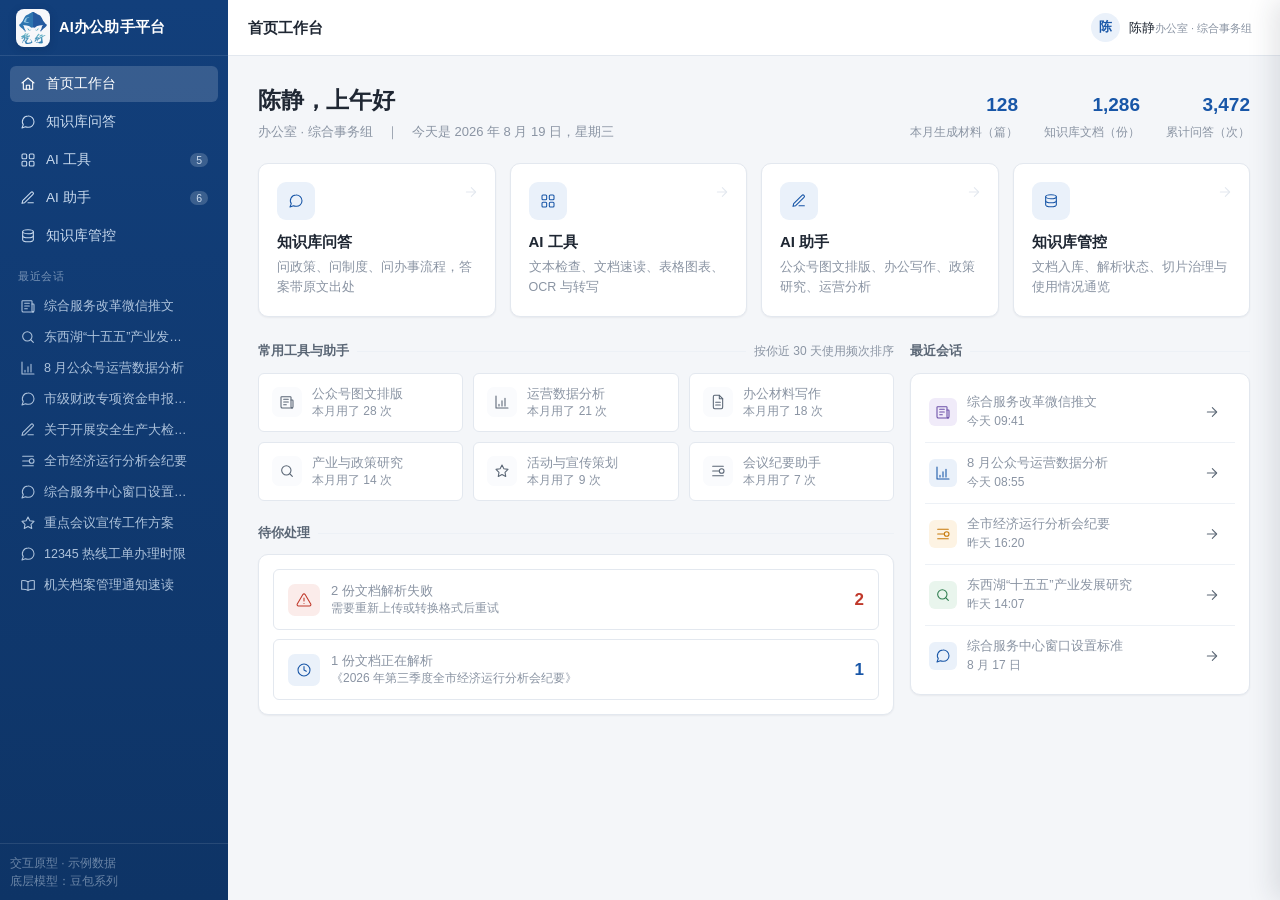
==== commit 82e00c56: "feat: publish AI office branding and interaction refinements" ====
--- a/docs/prototypes/index.html
+++ b/docs/prototypes/index.html
@@ -3,10 +3,10 @@
 <head>
 <meta charset="utf-8">
 <meta name="viewport" content="width=device-width,initial-scale=1">
-<title>政府侧AI助手平台 · 交互原型</title>
+<title>AI办公助手平台 · 交互原型</title>
 <link rel="icon" type="image/svg+xml" href="./logo-梵行.svg">
 <style>
-/* ============ 设计 Token：政务蓝融合方案 ============ */
+/* ============ 设计 Token：专业蓝融合方案 ============ */
 :root{
   --brand:#1856A7; --brand-d:#123F7B; --brand-l:#EAF1FA; --brand-l2:#D3E2F4;
   --bg:#F4F6F9; --surface:#FFFFFF; --surface-2:#FAFBFD;
@@ -754,6 +754,24 @@
 .story-baked:after{content:"图字一体生成效果稿"}
 .cover-thumb.tone-ai-visit.solid{background:linear-gradient(135deg,#F7F3EA 0 68%,#153652 68%);color:#153652;border-left:5px solid #E9782D}.cover-thumb.tone-ai-visit.solid:before{border-radius:0;border-color:rgba(255,255,255,.42);box-shadow:-15px 0 0 -13px #E9782D}.cover-thumb.tone-ai-visit.solid strong{font-family:"STSong","Songti SC",serif}.cover-thumb.tone-coordinates.solid{background:linear-gradient(135deg,#102A43,#155EEF 68%,#61D9BC)}.cover-thumb.tone-blocks.solid{background:linear-gradient(145deg,#FCF5E9 0 36%,#FF6545 36% 48%,#20375E 48%)}.cover-thumb.tone-blocks.solid small,.cover-thumb.tone-blocks.solid strong{max-width:66%;color:#20375E}.cover-thumb.tone-blocks.solid:before{border-radius:0;transform:rotate(18deg);box-shadow:15px 15px 0 rgba(32,55,94,.1)}.cover-thumb.tone-editorial.solid,.cover-thumb.tone-gallery.solid{background:linear-gradient(90deg,#EEE9DD 0 72%,#20262D 72%);color:#20262D;border-top:1px solid #20262D;border-bottom:1px solid #20262D}.cover-thumb.tone-editorial.solid strong,.cover-thumb.tone-gallery.solid strong{font-family:"STSong","Songti SC",serif}.cover-thumb.tone-editorial.solid:before,.cover-thumb.tone-gallery.solid:before{border-radius:0;border:0;border-left:4px solid #2E5BFF;box-shadow:none}.cover-thumb.tone-flow.solid{background:radial-gradient(circle at 86% 18%,#7FF1D2 0 10%,transparent 11%),linear-gradient(145deg,#252052,#6849EE 64%,#1DB9A5)}.cover-thumb.tone-type.solid{background:linear-gradient(100deg,#15191F 0 72%,#D7FF45 72%);color:#F8FFE0}.cover-thumb.tone-type.solid:before{display:none}.cover-thumb.tone-type.solid strong{font-size:16px;line-height:1.25;text-decoration:underline;text-decoration-color:#D7FF45;text-decoration-thickness:5px;text-underline-offset:-2px}.cover-thumb.photo.tone-ai-visit:after{background:linear-gradient(90deg,rgba(21,54,82,.92),rgba(233,120,45,.08))}.cover-thumb.photo.tone-coordinates:after{background:linear-gradient(90deg,rgba(16,42,67,.94),rgba(21,94,239,.1))}.cover-thumb.photo.tone-blocks:after{background:linear-gradient(90deg,rgba(32,55,94,.92) 0 56%,rgba(255,101,69,.18))}.cover-thumb.photo.tone-editorial:after,.cover-thumb.photo.tone-gallery:after{background:linear-gradient(90deg,rgba(247,243,234,.94) 0 60%,rgba(32,38,45,.1))}.cover-thumb.photo.tone-editorial strong,.cover-thumb.photo.tone-gallery strong{color:#20262D;text-shadow:none;font-family:"STSong","Songti SC",serif}.cover-thumb.photo.tone-flow:after{background:linear-gradient(90deg,rgba(37,32,82,.94),rgba(29,185,165,.08))}.cover-thumb.photo.tone-type:after{background:linear-gradient(90deg,rgba(21,25,31,.94) 0 72%,rgba(215,255,69,.18))}.cover-thumb.photo.tone-type strong{text-decoration:underline;text-decoration-color:#D7FF45;text-decoration-thickness:5px;text-underline-offset:-2px}
 .wx-tone-ai-visit .wx-cover-art.photo{border-left:5px solid #E9782D}.wx-tone-ai-visit .wx-cover-art.photo:after{background:linear-gradient(90deg,rgba(21,54,82,.92),rgba(233,120,45,.06))}.wx-tone-coordinates .wx-cover-art.photo:after{background:linear-gradient(90deg,rgba(16,42,67,.94),rgba(21,94,239,.1))}.wx-tone-blocks .wx-cover-art.photo{border-top:5px solid #FF6545;border-radius:0}.wx-tone-blocks .wx-cover-art.photo:after{background:linear-gradient(90deg,rgba(32,55,94,.92) 0 58%,rgba(255,101,69,.18))}.wx-tone-editorial .wx-cover-art.photo,.wx-tone-gallery .wx-cover-art.photo{border:6px solid #fff;box-shadow:8px 8px 0 #E5E0D6}.wx-tone-editorial .wx-cover-art.photo:after,.wx-tone-gallery .wx-cover-art.photo:after{background:linear-gradient(90deg,rgba(24,29,35,.86),rgba(46,91,255,.05))}.wx-tone-flow .wx-cover-art.photo{border-radius:14px 2px}.wx-tone-flow .wx-cover-art.photo:after{background:linear-gradient(90deg,rgba(37,32,82,.94),rgba(29,185,165,.08))}.wx-tone-type .wx-cover-art.photo{border-bottom:8px solid #D7FF45;border-radius:0}.wx-tone-type .wx-cover-art.photo:after{background:linear-gradient(90deg,rgba(21,25,31,.94) 0 72%,rgba(215,255,69,.18))}.wx-tone-type .wx-cover-art.photo b{text-decoration:underline;text-decoration-color:#D7FF45;text-decoration-thickness:6px;text-underline-offset:-2px}
+/* Interaction refinements: visible controls, keyboard access and bounded small-screen overflow. */
+button:focus-visible,summary:focus-visible{outline:3px solid #7CA5ED;outline-offset:2px}
+button:disabled{cursor:not-allowed;opacity:.45}
+.compact-image-strip{gap:10px;padding:4px 2px 10px}
+.compact-image{width:140px;padding:6px;border:1px solid var(--border);border-radius:8px;background:#fff}
+.compact-image img{width:126px;height:76px}
+.compact-image.selected-cover{border-color:var(--brand)}
+.compact-image .image-delete{position:absolute;right:8px;top:8px;width:26px;height:26px;background:rgba(20,30,48,.82);color:#fff;border:0;border-radius:50%;font-size:20px;line-height:24px}
+.compact-image-actions{display:flex;gap:4px;margin-top:6px}
+.compact-image-actions button{min-height:28px;border:1px solid var(--border);border-radius:4px;background:#fff;color:var(--text-2);padding:2px 6px;font-size:11px}
+.compact-image-actions .cover-pick{flex:1;padding:2px}
+.compact-image-actions [aria-pressed="true"]{background:var(--brand-l);color:var(--brand)}
+.image-undo{display:flex;gap:8px;align-items:center;flex-wrap:wrap;padding:7px 0;font-size:11px;color:var(--text-2)}
+.image-empty{border:1px dashed var(--border);padding:12px;color:var(--text-3);font-size:12px;border-radius:7px}
+.dlg{max-width:calc(100vw - 32px);max-height:calc(100vh - 32px);overflow:auto}
+@media(max-width:1100px){.wb{overflow:auto}.wb-l{min-width:280px!important}.wb-r{min-width:0}.pnl-f{flex-wrap:wrap}.compact-upload{grid-template-columns:1fr}.source-action{flex-wrap:wrap}}
+@media(max-width:760px){.wb{display:block;height:auto}.wb-l,.wb-r{width:100%!important;min-width:0!important}.wb-b{overflow:visible}.intent-grid,.section-editor,.story-draft-grid{grid-template-columns:1fr}.story-draft-card:first-child{grid-column:auto}}
+@media(prefers-reduced-motion:reduce){.motion,.motion *{animation:none!important}}
 </style>
 </head>
 <body>
@@ -812,7 +830,7 @@
   <aside class="side">
     <div class="side-brand">
       <span class="mark"><img src="./logo-梵行.svg" alt="梵行"></span>
-      <b>政务AI助手平台</b>
+      <b>AI办公助手平台</b>
     </div>
     <nav class="nav" id="nav"></nav>
     <div class="side-sp">
@@ -829,7 +847,7 @@
       <div class="top-r">
         <button class="user">
           <span class="avatar">陈</span>
-          <span><span class="nm">陈静</span><span class="dp">市政府办公室 · 综合科</span></span>
+          <span><span class="nm">陈静</span><span class="dp">办公室 · 综合事务组</span></span>
         </button>
       </div>
     </header>
@@ -857,7 +875,7 @@
 }
 function closeAll(){ $('#mask').classList.remove('on'); $('#drawer').classList.remove('on'); $('#dlg').classList.remove('on'); }
 function openDrawer(html){ $('#drawer').innerHTML=html; $('#mask').classList.add('on'); $('#drawer').classList.add('on'); }
-function openDlg(html,w){ const d=$('#dlg'); d.innerHTML=html; if(w) d.style.width=w+'px'; $('#mask').classList.add('on'); d.classList.add('on'); }
+function openDlg(html,w){ const d=$('#dlg'); d.innerHTML=html; d.style.width=w?w+'px':''; $('#mask').classList.add('on'); d.classList.add('on'); }
 $('#mask').onclick=closeAll;
 const sleep=ms=>new Promise(r=>setTimeout(r,ms));
 </script>
@@ -871,13 +889,13 @@
   {id:'kb',    ic:'db',   t:'知识库管控'}
 ];
 let RECENT=[
-  {t:'政务服务改革微信推文', ic:'news', v:'wechat'},
+  {t:'综合服务改革微信推文', ic:'news', v:'wechat'},
   {t:'东西湖“十五五”产业发展研究', ic:'search', v:'write',aid:'research'},
   {t:'8 月公众号运营数据分析', ic:'chart', v:'data-analysis'},
   {t:'市级财政专项资金申报材料', ic:'chat', v:'qa',q:'市级财政专项资金申报需要提交哪些材料？'},
   {t:'关于开展安全生产大检查的通知', ic:'pen', v:'write',aid:'zw'},
   {t:'全市经济运行分析会纪要', ic:'mic', v:'minutes'},
-  {t:'政务服务中心窗口设置标准', ic:'chat', v:'qa',q:'政务服务中心窗口的设置标准是什么？'},
+  {t:'综合服务中心窗口设置标准', ic:'chat', v:'qa',q:'综合服务中心窗口的设置标准是什么？'},
   {t:'重点会议宣传工作方案',ic:'star',v:'write',aid:'plan'},
   {t:'12345 热线工单办理时限',ic:'chat',v:'qa',q:'12345 热线工单的办理时限是多久？'},
   {t:'机关档案管理通知速读',ic:'read',v:'tools',tool:'read'}
@@ -885,11 +903,11 @@
 const KBS=[
   {id:'law',  t:'政策法规库', n:412},
   {id:'rule', t:'本单位制度库', n:286},
-  {id:'guide',t:'政务服务办事指南库', n:358},
+  {id:'guide',t:'综合服务办事指南库', n:358},
   {id:'meet', t:'会议纪要与文件库', n:230}
 ];
 const TOOLS=[
-  {id:'text', t:'文本优化与检查', d:'一次完成错别字、用语规范、表述精简和政务语体优化', ic:'spell', c:'r', mode:'text', hot:1},
+  {id:'text', t:'文本优化与检查', d:'一次完成错别字、用语规范、表述精简和办公语体优化', ic:'spell', c:'r', mode:'text', hot:1},
   {id:'read',  t:'文档速读', d:'上传长文档，输出内容摘要、核心要点与结构大纲，快速掌握上级文件精神', ic:'read', c:'g', mode:'file'},
   {id:'data',  t:'Excel 统计与图表', d:'上传运营数据表，自动清洗、汇总并生成可读的统计图表', ic:'chart', c:'', mode:'file', hot:1},
   {id:'ocr',   t:'图文识别（OCR）', d:'扫描件、照片、纸质红头文件转为可编辑文本，保留段落结构', ic:'img', c:'y', mode:'file'},
@@ -902,7 +920,7 @@
   {t:'全网实时监控', d:'依赖外部数据源、持续采集和合规评估，本期不做', ic:'eye'}
 ];
 const ASSIST=[
-  {id:'zw', t:'政务材料写作助手', d:'统一支持通知、报告、工作总结、汇报和讲话稿，输出前自动检查', ic:'doc', c:'', g:'内容创作', v:'form'},
+  {id:'zw', t:'办公材料写作助手', d:'统一支持通知、报告、工作总结、汇报和讲话稿，输出前自动检查', ic:'doc', c:'', g:'内容创作', v:'form'},
   {id:'wx', t:'公众号图文排版助手', d:'导入已审定正文和实拍图片，基于文章生成可溯源标题、整体视觉基调与图文混排方案', ic:'news', c:'p', g:'内容创作', v:'wechat'},
   {id:'research', t:'产业与政策研究助手', d:'输入研究命题与方向，自动检索权威公开资料，形成有来源、有判断的产业政策研究初稿', ic:'search', c:'g', g:'研究分析', v:'form'},
   {id:'data', t:'运营数据分析助手', d:'导入公众号运营 Excel，生成趋势、文章表现对比和可执行的优化建议', ic:'chart', c:'', g:'研究分析', v:'data-analysis'},
@@ -918,16 +936,16 @@
 ];
 /* 知识库管控 · 文档 */
 const DOCS=[
-  {n:'关于进一步优化政务服务提升行政效能的实施意见.pdf', kb:'政策法规库', tag:'政策文件', f:'PDF', sz:'2.4 MB', ck:186, up:'陈静', dt:'2026-08-14 09:22', st:'ok', cite:98},
+  {n:'关于进一步优化综合服务提升行政效能的实施意见.pdf', kb:'政策法规库', tag:'政策文件', f:'PDF', sz:'2.4 MB', ck:186, up:'陈静', dt:'2026-08-14 09:22', st:'ok', cite:98},
   {n:'市级财政专项资金管理办法（2026 年修订）.docx', kb:'政策法规库', tag:'管理办法', f:'Word', sz:'860 KB', ck:94, up:'陈静', dt:'2026-08-13 16:40', st:'ok', cite:126},
-  {n:'政务服务中心窗口服务规范.pdf', kb:'政务服务办事指南库', tag:'服务规范', f:'PDF', sz:'1.1 MB', ck:72, up:'王磊', dt:'2026-08-12 11:05', st:'ok', cite:87},
+  {n:'综合服务中心窗口服务规范.pdf', kb:'综合服务办事指南库', tag:'服务规范', f:'PDF', sz:'1.1 MB', ck:72, up:'王磊', dt:'2026-08-12 11:05', st:'ok', cite:87},
   {n:'2026 年第三季度全市经济运行分析会纪要.docx', kb:'会议纪要与文件库', tag:'会议纪要', f:'Word', sz:'420 KB', ck:38, up:'刘敏', dt:'2026-08-18 14:31', st:'parsing', cite:0},
   {n:'安全生产大检查工作台账（扫描件）.pdf', kb:'本单位制度库', tag:'工作台账', f:'PDF', sz:'18.6 MB', ck:0, up:'王磊', dt:'2026-08-18 10:12', st:'fail', cite:0, err:'文件为扫描件且已加密，无法提取文本'},
   {n:'机关公文处理工作办法.docx', kb:'本单位制度库', tag:'管理办法', f:'Word', sz:'640 KB', ck:76, up:'陈静', dt:'2026-08-09 08:55', st:'ok', cite:71},
-  {n:'行政审批事项目录清单（2026 版）.xlsx', kb:'政务服务办事指南库', tag:'目录清单', f:'Excel', sz:'1.8 MB', ck:214, up:'刘敏', dt:'2026-08-07 15:18', st:'ok', cite:64},
+  {n:'行政审批事项目录清单（2026 版）.xlsx', kb:'综合服务办事指南库', tag:'目录清单', f:'Excel', sz:'1.8 MB', ck:214, up:'刘敏', dt:'2026-08-07 15:18', st:'ok', cite:64},
   {n:'关于加强机关档案管理工作的通知.pdf', kb:'本单位制度库', tag:'通知', f:'PDF', sz:'520 KB', ck:31, up:'王磊', dt:'2026-07-28 09:40', st:'ok', cite:3},
-  {n:'政务公开工作年度报告模板.docx', kb:'本单位制度库', tag:'模板', f:'Word', sz:'310 KB', ck:22, up:'陈静', dt:'2026-07-21 17:02', st:'off', cite:0},
-  {n:'12345 政务服务便民热线办理规程.pdf', kb:'政务服务办事指南库', tag:'办理规程', f:'PDF', sz:'980 KB', ck:58, up:'刘敏', dt:'2026-07-15 10:26', st:'ok', cite:52},
+  {n:'信息公开工作年度报告模板.docx', kb:'本单位制度库', tag:'模板', f:'Word', sz:'310 KB', ck:22, up:'陈静', dt:'2026-07-21 17:02', st:'off', cite:0},
+  {n:'12345 综合服务便民热线办理规程.pdf', kb:'综合服务办事指南库', tag:'办理规程', f:'PDF', sz:'980 KB', ck:58, up:'刘敏', dt:'2026-07-15 10:26', st:'ok', cite:52},
   {n:'市政府公报历史文件索引.pdf', kb:'政策法规库', tag:'政策文件', f:'PDF', sz:'3.6 MB', ck:0, up:'王磊', dt:'2026-08-17 18:06', st:'fail', cite:0, err:'文档下载超时，可重试后继续解析'}
 ];
 const ST={ok:{t:'已生效',c:'g'}, parsing:{t:'解析中',c:'b'}, queue:{t:'排队中',c:''}, fail:{t:'解析失败',c:'r'}, off:{t:'已停用',c:''}};
@@ -941,14 +959,50 @@
 
 /* =============== 路由 =============== */
 const ROUTES={};
+let wBusy=false;
 let cur='home', ctx={};
-function go(v,c={}){ cur=v; ctx=c; render(); $('#view').scrollTop=0; closeAll(); }
+let viewRevision=0, renderedKey='', formMemory={};
+const FORM_ROUTES=new Set(['tool-text','tool-file','minutes','data-analysis','assist-form','write']);
+function routeKey(){return cur+':'+(ctx.tool?.id||ctx.a?.id||'');}
+function saveForm(){
+  if(!renderedKey||!FORM_ROUTES.has(renderedKey.split(':')[0]))return;
+  const fields=$$('input:not([type="file"]),textarea,select', $('#view'));
+  formMemory[renderedKey]=fields.filter(e=>!e.hasAttribute('oninput')&&!e.hasAttribute('onchange')).map((e,i)=>({key:e.id||e.getAttribute('data-field')||'field-'+i,value:e.value}));
+}
+function restoreForm(){
+  if(!FORM_ROUTES.has(cur))return;
+  const fields=$$('input:not([type="file"]),textarea,select', $('#view')).filter(e=>!e.hasAttribute('oninput')&&!e.hasAttribute('onchange'));
+  for(const [i,e] of fields.entries()){const saved=formMemory[routeKey()]?.find(x=>x.key===(e.id||e.getAttribute('data-field')||'field-'+i));if(saved)e.value=saved.value;}
+}
+function go(v,c={}){
+  saveForm();
+  if(cur==='tool-file'&&ctx.tool)fileTools[ctx.tool.id]={loaded:ftLoaded,done:ftDone,tab:ftTab};
+  cur=v;ctx=c;
+  if(v==='tool-file'){const state=fileTools[c.tool.id]||{};ftLoaded=!!state.loaded;ftDone=!!state.done;ftTab=state.tab||0;}
+  renderedKey='';render();$('#view').scrollTop=0;closeAll();
+}
+function beginAction(){const revision=viewRevision;return ()=>revision===viewRevision;}
+async function copyText(text){
+  if(!text.trim())return toast('暂无可复制内容','warn');
+  try{await navigator.clipboard.writeText(text);toast('已复制到剪贴板','ok');}
+  catch{openDlg('<div class="pnl-h"><h3>请手动复制</h3><button class="x" onclick="closeAll()">×</button></div><div class="pnl-b"><p>浏览器未允许自动复制，请选中下方内容复制。</p><textarea class="ta" rows="10" readonly>'+esc(text)+'</textarea></div>',560);}
+}
+function copyFrom(selector){const e=$(selector);if(e)copyText(e.innerText||e.textContent);}
+document.addEventListener('keydown',e=>{if(e.key==='Escape')closeAll();});
 function render(){
+  const same=renderedKey===routeKey(), view=$('#view'), top=same?view.scrollTop:0;
+  const folds=same?$$('details',view).map(e=>e.open):[];
+  const scrolls=same?$$('.wb-b,.phone-body,.compact-image-strip,.editor,.cs-body',view).map(e=>[e.scrollTop,e.scrollLeft]):[];
+  if(same)saveForm();
+  viewRevision++;wBusy=false;
+  if(typeof qaBusy!=='undefined'&&qaBusy){qaBusy=false;qaMsgs=qaMsgs.filter(m=>m.r!=='load');}
   const r=ROUTES[cur]||ROUTES.home;
   $('#view').innerHTML=r.html(ctx);
   $('#crumb').innerHTML=r.crumb(ctx);
   $$('#nav .nav-i').forEach(b=>b.classList.toggle('on', b.dataset.v===(r.nav||cur)));
   if(r.init) r.init(ctx);
+  restoreForm(); renderedKey=routeKey(); view.scrollTop=top;
+  if(same){$$('details',view).forEach((e,i)=>{e.open=folds[i]||false;});$$('.wb-b,.phone-body,.compact-image-strip,.editor,.cs-body',view).forEach((e,i)=>{if(scrolls[i]){e.scrollTop=scrolls[i][0];e.scrollLeft=scrolls[i][1];}});}
 }
 function crumbOf(root,sub){
   return `<b>${root}</b>`+(sub?`<span class="sep">/</span><span>${sub}</span>`:'');
@@ -1007,7 +1061,7 @@
     <div class="hero">
       <div>
         <h1>陈静，上午好</h1>
-        <p>市政府办公室 · 综合科　｜　今天是 2026 年 8 月 19 日，星期三</p>
+        <p>办公室 · 综合事务组　｜　今天是 2026 年 8 月 19 日，星期三</p>
       </div>
       <div class="stats">
         <div><b>${APP.generated.toLocaleString()}</b><span>本月生成材料（篇）</span></div>
@@ -1018,7 +1072,7 @@
     <div class="ent-grid">
       ${[['qa','chat','知识库问答','问政策、问制度、问办事流程，答案带原文出处'],
          ['tools','grid','AI 工具','文本检查、文档速读、表格图表、OCR 与转写'],
-         ['assist','pen','AI 助手','公众号图文排版、政务写作、政策研究、运营分析'],
+         ['assist','pen','AI 助手','公众号图文排版、办公写作、政策研究、运营分析'],
          ['kb','db','知识库管控','文档入库、解析状态、切片治理与使用情况通览']]
         .map(([v,i,t,d])=>`<button class="ent" onclick="go('${v}')">
           <span class="arw">${ic('arw','ic ic-s')}</span>
@@ -1032,7 +1086,7 @@
         <div class="quick">
           ${[['news','公众号图文排版','本月用了 28 次','assist','wx'],
              ['chart','运营数据分析','本月用了 21 次','assist','data'],
-             ['doc','政务材料写作','本月用了 18 次','assist','zw'],
+             ['doc','办公材料写作','本月用了 18 次','assist','zw'],
              ['search','产业与政策研究','本月用了 14 次','assist','research'],
              ['star','活动与宣传策划','本月用了 9 次','assist','plan'],
              ['mic','会议纪要助手','本月用了 7 次','assist','jy']]
@@ -1055,11 +1109,11 @@
       <div>
         <div class="sec-t">最近会话<span class="ln"></span></div>
         <div class="card"><div class="card-b" style="padding:8px 14px">
-          ${[['news','政务服务改革微信推文','今天 09:41','wechat','var(--purple-l)','var(--purple)'],
+          ${[['news','综合服务改革微信推文','今天 09:41','wechat','var(--purple-l)','var(--purple)'],
              ['chart','8 月公众号运营数据分析','今天 08:55','data-analysis','var(--brand-l)','var(--brand)'],
              ['mic','全市经济运行分析会纪要','昨天 16:20','minutes','var(--warn-l)','var(--warn)'],
              ['search','东西湖“十五五”产业发展研究','昨天 14:07','assist','var(--ok-l)','var(--ok)'],
-             ['chat','政务服务中心窗口设置标准','8 月 17 日','qa','var(--brand-l)','var(--brand)']]
+             ['chat','综合服务中心窗口设置标准','8 月 17 日','qa','var(--brand-l)','var(--brand)']]
             .map(([i,t,s,v,bg,cl])=>`<div class="rc">
               <span class="ric" style="background:${bg};color:${cl}">${ic(i,'ic ic-s')}</span>
               <span class="txt"><b>${t}</b><span>${s}</span></span>
@@ -1100,8 +1154,8 @@
   a:`<p>成文日期应使用阿拉伯数字将年、月、日标全，年份标全称，月、日不编虚位<span class="sup" data-s="5">1</span>。</p>
      <p>成文日期以负责人签发日期为准；联合行文时，以最后签发机关负责人的签发日期为准<span class="sup" data-s="5">1</span>。</p>`,
   s:[5], fu:['公文的发文字号怎么写？','附件说明如何编排？']},
- {id:'window-standard', kb:'guide', match:t=>/(政务服务中心|综合窗口|窗口)/.test(t)&&/(设置|标准|规范)/.test(t), q:'政务服务中心窗口的设置标准是什么？',
-  a:`<p>政务服务中心应按“前台综合受理、后台分类审批、统一窗口出件”设置综合窗口，并统一标识、服务用语和办事流程<span class="sup" data-s="6">1</span>。</p>`,
+ {id:'window-standard', kb:'guide', match:t=>/(综合服务中心|综合窗口|窗口)/.test(t)&&/(设置|标准|规范)/.test(t), q:'综合服务中心窗口的设置标准是什么？',
+  a:`<p>综合服务中心应按“前台综合受理、后台分类审批、统一窗口出件”设置综合窗口，并统一标识、服务用语和办事流程<span class="sup" data-s="6">1</span>。</p>`,
   s:[6], fu:['窗口工作人员有哪些服务规范？','综合窗口如何分类审批？']},
  {id:'hotline-time', kb:'guide', match:t=>/(12345|热线工单|便民热线)/.test(t)&&/(时限|多久|办理)/.test(t), q:'12345 热线工单的办理时限是多久？',
   a:`<p>一般诉求应在 <strong>5 个工作日</strong>内办结并反馈；情况复杂的，延长后的办理时限不超过 15 个工作日，并应告知诉求人<span class="sup" data-s="7">1</span>。</p>
@@ -1113,19 +1167,19 @@
  {t:'市级财政专项资金管理办法（2026 年修订）.docx', kb:'政策法规库', loc:'第十二条 · 第 6 页',
   frag:'申报单位应当提交专项资金申报书、项目实施方案与绩效目标表、上年度专项资金使用情况说明及审计报告等材料，并对所提交材料的真实性、完整性负责。',
   hl:'专项资金申报书、项目实施方案与绩效目标表'},
- {t:'关于进一步优化政务服务提升行政效能的实施意见.pdf', kb:'政策法规库', loc:'第四部分 · 第 14 页',
+ {t:'关于进一步优化综合服务提升行政效能的实施意见.pdf', kb:'政策法规库', loc:'第四部分 · 第 14 页',
   frag:'各申报单位需一并提供单位法人证书、开户许可证复印件及项目配套资金证明材料。自二〇二六年起，在原集中申报窗口基础上增设补充申报窗口，具体时间为每年九月一日至九月十五日。',
   hl:'增设补充申报窗口，具体时间为每年九月一日至九月十五日'},
- {t:'行政审批事项目录清单（2026 版）.xlsx', kb:'政务服务办事指南库', loc:'第 87 行 · 财政类',
+ {t:'行政审批事项目录清单（2026 版）.xlsx', kb:'综合服务办事指南库', loc:'第 87 行 · 财政类',
   frag:'事项名称：市级财政专项资金申报审核。受理方式：由主管部门初审汇总后统一报送，不受理申报单位直接报送。承诺办结时限：20 个工作日。',
   hl:'由主管部门初审汇总后统一报送，不受理申报单位直接报送'},
  {t:'市级财政专项资金管理办法（2026 年修订）.docx', kb:'政策法规库', loc:'第十三条 · 第 6 页',
   frag:'专项资金集中申报期为每年三月一日至三月三十一日，逾期不再受理。主管部门应当在申报期结束后十个工作日内完成初审并汇总上报。', hl:'每年三月一日至三月三十一日'},
  {t:'机关公文处理工作办法.docx', kb:'本单位制度库', loc:'第十八条 · 第 9 页',
   frag:'成文日期以负责人签发日期为准；联合行文以最后签发机关负责人的签发日期为准。用阿拉伯数字将年、月、日标全，年份应标全称，月、日不编虚位。', hl:'用阿拉伯数字将年、月、日标全'},
- {t:'政务服务中心窗口服务规范.pdf', kb:'政务服务办事指南库', loc:'第三章 · 第 5 页',
-  frag:'政务服务中心应统一设置综合窗口，实行前台综合受理、后台分类审批、统一窗口出件，并统一窗口标识、服务用语和办事流程。', hl:'前台综合受理、后台分类审批、统一窗口出件'},
- {t:'12345 政务服务便民热线办理规程.pdf', kb:'政务服务办事指南库', loc:'第十五条 · 第 8 页',
+ {t:'综合服务中心窗口服务规范.pdf', kb:'综合服务办事指南库', loc:'第三章 · 第 5 页',
+  frag:'综合服务中心应统一设置综合窗口，实行前台综合受理、后台分类审批、统一窗口出件，并统一窗口标识、服务用语和办事流程。', hl:'前台综合受理、后台分类审批、统一窗口出件'},
+ {t:'12345 综合服务便民热线办理规程.pdf', kb:'综合服务办事指南库', loc:'第十五条 · 第 8 页',
   frag:'一般诉求应当自承办单位收到工单之日起五个工作日内办结并反馈。情况复杂的，经批准可延长至十五个工作日，并应告知诉求人。涉及紧急安全风险的工单应当即时转办。', hl:'五个工作日内办结并反馈'}
 ];
 function noHitAnswer(txt,reason=''){
@@ -1192,8 +1246,8 @@
     <div class="ex-grid">
       ${[['市级财政专项资金申报需要提交哪些材料？','政策法规库 · 高频问题'],
          ['机关公文的成文日期应该怎么标注？','本单位制度库'],
-         ['政务服务中心窗口的设置标准是什么？','政务服务办事指南库'],
-         ['12345 热线工单的办理时限是多久？','政务服务办事指南库']]
+         ['综合服务中心窗口的设置标准是什么？','综合服务办事指南库'],
+         ['12345 热线工单的办理时限是多久？','综合服务办事指南库']]
         .map(([q,s])=>`<button class="ex" onclick="qaAsk(this.dataset.q)" data-q="${esc(q)}">
           <span class="exi">${ic('quote','ic ic-s')}</span>
           <span><b>${q}</b><span>${s}</span></span></button>`).join('')}
@@ -1219,7 +1273,7 @@
             <span class="meta"><span>${s.kb}</span><span>${s.loc}</span></span></span></button>`}).join('')}</div></div>`:''}
       </div>
       <div class="acts-row">
-        <button class="aicon" title="复制" onclick="toast('已复制到剪贴板','ok')">${ic('copy','ic ic-s')}</button>
+        <button class="aicon" title="复制" onclick="copyText(this.closest('.msg')?.querySelector('.ans')?.innerText||'')">${ic('copy','ic ic-s')}</button>
         <button class="aicon" title="重新生成" onclick="qaRegenerate(${i})">${ic('refresh','ic ic-s')}</button>
         <button class="aicon fb" data-i="${i}" data-v="up" title="有帮助">${ic('up-th','ic ic-s')}</button>
         <button class="aicon fb" data-i="${i}" data-v="down" title="没帮助">${ic('dn-th','ic ic-s')}</button>
@@ -1252,9 +1306,10 @@
   closeAll(); toast(reason?'反馈原因已提交，感谢帮助我们改进':'反馈已记录','ok');
 }
 function qaScrollEnd(){ const b=$('#qaBody'); if(b) b.scrollTop=b.scrollHeight; }
-function qaNew(){ qaMsgs=[]; render(); }
+function qaNew(){qaBusy=false;qaMsgs=[];render();}
 function qaAsk(q){ const ta=$('#qaIn'); if(ta) ta.value=q; qaSend(); }
 async function qaSend(){
+  const active=beginAction();
   if(qaBusy) return;
   const ta=$('#qaIn'); let txt=(ta.value||'').trim();
   if(!txt) return toast('请输入问题','warn');
@@ -1262,7 +1317,7 @@
   qaBusy=true; ta.value=''; $('#qaSend').disabled=true;
   qaMsgs.push({r:'u',t:txt}); qaMsgs.push({r:'load'});
   $('#qaBody').innerHTML=qaRender(); qaScrollEnd();
-  await sleep(1100);
+  await sleep(1100); if(!active())return;
   qaMsgs.pop();
   qaMsgs.push({r:'a',d:sc}); APP.qaTotal++;
   $('#qaBody').innerHTML=qaRender(); qaBind(); qaScrollEnd();
@@ -1276,8 +1331,9 @@
   go('assist-form',{a:ASSIST.find(x=>x.id==='zw')});
 }
 async function qaRegenerate(i){
+  const active=beginAction();
   const u=[...qaMsgs.slice(0,i)].reverse().find(m=>m.r==='u'); if(!u||!qaMsgs[i]) return;
-  toast('正在使用当前检索范围重新生成…'); await sleep(650);
+  toast('正在使用当前检索范围重新生成…'); await sleep(650); if(!active())return;
   qaMsgs[i].d=qaAnswerFor(u.t); $('#qaBody').innerHTML=qaRender(); qaBind(); qaScrollEnd();
   toast('已基于当前知识库范围重新生成','ok');
 }
@@ -1348,14 +1404,14 @@
 
 /* =============== 工具示例数据 =============== */
 function demoVisual(label,c1='#1856A7',c2='#6B4FA8'){
-  const svg=`<svg xmlns="http://www.w3.org/2000/svg" width="1000" height="560" viewBox="0 0 1000 560"><defs><linearGradient id="g" x1="0" y1="0" x2="1" y2="1"><stop stop-color="${c1}"/><stop offset="1" stop-color="${c2}"/></linearGradient></defs><rect width="1000" height="560" fill="url(#g)"/><circle cx="810" cy="105" r="170" fill="white" opacity=".1"/><path d="M0 410 C180 320 300 500 470 405 S760 330 1000 430 V560 H0Z" fill="white" opacity=".13"/><path d="M40 465 H960" stroke="white" opacity=".32"/><text x="55" y="88" fill="white" opacity=".78" font-size="20" font-family="Arial,sans-serif">政务新媒体 · 示例视觉</text><text x="55" y="285" fill="white" font-size="58" font-weight="700" font-family="Arial,'Microsoft YaHei',sans-serif">${label}</text><text x="58" y="334" fill="white" opacity=".82" font-size="25" font-family="Arial,'Microsoft YaHei',sans-serif">让服务更简单，让办事更高效</text></svg>`;
+  const svg=`<svg xmlns="http://www.w3.org/2000/svg" width="1000" height="560" viewBox="0 0 1000 560"><defs><linearGradient id="g" x1="0" y1="0" x2="1" y2="1"><stop stop-color="${c1}"/><stop offset="1" stop-color="${c2}"/></linearGradient></defs><rect width="1000" height="560" fill="url(#g)"/><circle cx="810" cy="105" r="170" fill="white" opacity=".1"/><path d="M0 410 C180 320 300 500 470 405 S760 330 1000 430 V560 H0Z" fill="white" opacity=".13"/><path d="M40 465 H960" stroke="white" opacity=".32"/><text x="55" y="88" fill="white" opacity=".78" font-size="20" font-family="Arial,sans-serif">新媒体 · 示例视觉</text><text x="55" y="285" fill="white" font-size="58" font-weight="700" font-family="Arial,'Microsoft YaHei',sans-serif">${label}</text><text x="58" y="334" fill="white" opacity=".82" font-size="25" font-family="Arial,'Microsoft YaHei',sans-serif">让服务更简单，让办事更高效</text></svg>`;
   return 'data:image/svg+xml;charset=utf-8,'+encodeURIComponent(svg);
 }
 const TDEMO={
  text:{
   ph:'粘贴需要检查和优化的文本…',
   input:`为进一步加强机关做风建设，各部门务必高度重视，把没做完的事情做完。相关材料截止8月28日前报送办公室。`,
-  params:[['处理方式','检查并优化|仅检查|仅润色'],['文本类型','政务材料|公众号文章|工作简报']],
+  params:[['处理方式','检查并优化|仅检查|仅润色'],['文本类型','办公材料|公众号文章|工作简报']],
   res:()=>`<div class="res"><h4>优化后文本</h4><p>为进一步加强机关作风建设，各部门要高度重视，对尚未办结的事项建立台账、逐项销号。相关材料请于 8 月 28 日前报送办公室。</p><h4>问题与修改</h4><table class="tbl"><tbody>${[['错别字','做风建设','作风建设'],['用语规范','务必高度重视','要高度重视'],['表述优化','把没做完的事情做完','对尚未办结的事项建立台账、逐项销号'],['时间表述','截止 8 月 28 日前','请于 8 月 28 日前']].map(([t,a,b])=>`<tr><td><span class="tag">${t}</span></td><td><span class="diff-del">${a}</span></td><td><span class="diff-add">${b}</span></td></tr>`).join('')}</tbody></table><p style="font-size:12px;color:var(--text-3);margin-top:12px">结果仅供辅助修改，正式使用前请人工确认语义未改变。</p></div>`
  },
  align:{
@@ -1428,14 +1484,14 @@
   </div>`
  },
  read:{
-  file:{n:'关于进一步优化政务服务提升行政效能的实施意见.pdf', sz:'2.4 MB · 共 24 页', ic:'', c:''},
+  file:{n:'关于进一步优化综合服务提升行政效能的实施意见.pdf', sz:'2.4 MB · 共 24 页', ic:'', c:''},
   drop:'支持 PDF、Word、PPT、TXT，单个文件不超过 50 MB',
   params:[['输出粒度','标准摘要|详细要点|一句话概括'],['是否保留原文页码','保留|不保留']],
   tabs:['内容摘要','核心要点','结构大纲'],
   res:i=>[
    `<div class="res"><h4>内容摘要</h4>
-    <p>本文件是市政府为深化"放管服"改革、提升政务服务效能出台的综合性指导意见，共分四个部分、十八条。文件确立了"一件事一次办"的总体目标，要求到 2026 年底前实现市级政务服务事项网上可办率不低于 95%，企业开办、不动产登记等高频事项办理时限在现有基础上再压缩 30%。</p>
-    <p>文件同时对政务服务标准化、数据共享机制、窗口服务规范和监督评价体系作出具体安排，并明确自二〇二六年起在原集中申报窗口基础上增设补充申报窗口。</p>
+    <p>本文件是市政府为深化"放管服"改革、提升综合服务效能出台的综合性指导意见，共分四个部分、十八条。文件确立了"一件事一次办"的总体目标，要求到 2026 年底前实现市级综合服务事项网上可办率不低于 95%，企业开办、不动产登记等高频事项办理时限在现有基础上再压缩 30%。</p>
+    <p>文件同时对综合服务标准化、数据共享机制、窗口服务规范和监督评价体系作出具体安排，并明确自二〇二六年起在原集中申报窗口基础上增设补充申报窗口。</p>
     <p style="font-size:12.5px;color:var(--text-3);margin-top:14px">原文 1.8 万字 → 摘要 268 字，压缩比 1.5%</p></div>`,
    `<div class="res"><h4>核心要点</h4><ol>
      <li><strong>总体目标</strong>（第 2 页）：2026 年底前网上可办率不低于 95%，全面推行"一件事一次办"</li>
@@ -1448,19 +1504,19 @@
    `<div class="res"><h4>结构大纲</h4>
     <ul style="line-height:2.2">
       <li><strong>一、总体要求</strong>（第 1—3 页）<ul><li>指导思想</li><li>基本原则</li><li>工作目标</li></ul></li>
-      <li><strong>二、重点任务</strong>（第 4—15 页）<ul><li>（一）深化审批制度改革</li><li>（二）推进政务服务标准化</li><li>（三）强化数据共享应用</li><li>（四）优化申报受理机制</li></ul></li>
+      <li><strong>二、重点任务</strong>（第 4—15 页）<ul><li>（一）深化审批制度改革</li><li>（二）推进综合服务标准化</li><li>（三）强化数据共享应用</li><li>（四）优化申报受理机制</li></ul></li>
       <li><strong>三、服务保障</strong>（第 16—19 页）<ul><li>窗口设置与人员配备</li><li>信息化支撑</li></ul></li>
       <li><strong>四、组织实施</strong>（第 20—24 页）<ul><li>加强组织领导</li><li>建立监督评价机制</li><li>抓好宣传引导</li></ul></li>
     </ul></div>`][i]
  },
  data:{
-  file:{n:'政务新媒体运营数据_2026-08.xlsx', sz:'286 KB · 31 条发布记录', ic:'chart', c:'w'},
+  file:{n:'新媒体运营数据_2026-08.xlsx', sz:'286 KB · 31 条发布记录', ic:'chart', c:'w'},
   drop:'支持 XLSX、XLS、CSV，单个文件不超过 20 MB',
   params:[['分析粒度','按文章|按周|按月'],['核心指标','阅读、分享、收藏、关注转化|仅阅读与分享']],
   tabs:['数据概览','文章表现','分析建议'],
   res:i=>[
    `<div class="kpi-grid" style="grid-template-columns:repeat(4,1fr)">${[['发布文章','31','篇'],['总阅读','86,420','次'],['平均阅读','2,788','次'],['分享率','4.8','%']].map(([t,v,u])=>`<div class="kpi"><div class="lb">${t}</div><b>${v}<span class="un">${u}</span></b></div>`).join('')}</div><div class="card"><div class="card-h"><h3>近 4 周阅读趋势</h3></div><div class="card-b">${[['第 1 周',62,'18,620'],['第 2 周',78,'23,410'],['第 3 周',70,'20,960'],['第 4 周',91,'27,430']].map(([n,p,v])=>`<div class="hbar"><div class="hh"><span class="nm">${n}</span><span class="vv">${v}</span></div><div class="tr"><div class="fl" style="width:${p}%"></div></div></div>`).join('')}</div></div>`,
-   `<div class="card"><div class="card-h"><h3>文章表现 Top 5</h3></div><div class="card-b" style="padding:0"><table class="tbl"><thead><tr><th>文章</th><th>阅读</th><th>分享</th><th>收藏</th></tr></thead><tbody>${[['一图读懂“一件事一次办”','6,842','326','218'],['企业开办进入“一日办”','5,970','281','169'],['政策申报指南','5,460','246','302'],['政务服务开放日预告','4,892','198','96'],['窗口服务新变化','4,360','176','88']].map(r=>`<tr>${r.map((v,j)=>`<td class="${j?'num':''}">${v}</td>`).join('')}</tr>`).join('')}</tbody></table></div></div>`,
+   `<div class="card"><div class="card-h"><h3>文章表现 Top 5</h3></div><div class="card-b" style="padding:0"><table class="tbl"><thead><tr><th>文章</th><th>阅读</th><th>分享</th><th>收藏</th></tr></thead><tbody>${[['一图读懂“一件事一次办”','6,842','326','218'],['企业开办进入“一日办”','5,970','281','169'],['政策申报指南','5,460','246','302'],['综合服务开放日预告','4,892','198','96'],['窗口服务新变化','4,360','176','88']].map(r=>`<tr>${r.map((v,j)=>`<td class="${j?'num':''}">${v}</td>`).join('')}</tr>`).join('')}</tbody></table></div></div>`,
    `<div class="res"><h4>关键发现</h4><ol><li><strong>政策图解类</strong>文章阅读和分享同时领先，适合作为固定栏目。</li><li>含明确办事时限、材料清单的文章收藏率高于平均值 38%。</li><li>建议把下周内容分为“政策图解”“办事清单”和“现场故事”三条线。</li></ol><p style="font-size:12px;color:var(--text-3)">建议基于用户上传的运营数据；本期不自动采集外部账号阅读量。</p></div>`][i]
  },
  ocr:{
@@ -1485,7 +1541,7 @@
  asr:{
   file:{n:'全市经济运行分析会（2026-08-18）.m4a', sz:'42.8 MB · 时长 58 分 12 秒', ic:'audio', c:'p'},
   drop:'支持 MP3、WAV、M4A、MP4，单个文件不超过 500 MB',
-  params:[['是否区分发言人','自动区分|不区分'],['专业词表','政务通用词表|不启用']],
+  params:[['是否区分发言人','自动区分|不区分'],['专业词表','办公通用词表|不启用']],
   tabs:['转写文稿','发言统计'],
   res:i=>[
    `<div class="res">
@@ -1512,7 +1568,8 @@
 };
 
 /* =============== P04 文本型工作台 =============== */
-let wbState={run:0,done:0};
+let wbState={done:false};
+function wbActions(id){return `<button class="btn sm" onclick="copyFrom('#wbOut')">${ic('copy','ic ic-s')}复制</button><button class="btn sm" onclick="toast('原型阶段不生成真实文件','warn')">${ic('dl','ic ic-s')}下载</button><button class="btn sm" onclick="wbRun('${id}')">${ic('refresh','ic ic-s')}重新生成</button>`;}
 ROUTES['tool-text']={
   nav:'tools', crumb:c=>backCrumb('tools','AI 工具',c.tool.t),
   html:c=>{
@@ -1528,7 +1585,7 @@
             <select class="sel" id="p${i}">${o.split('|').map(v=>`<option>${v}</option>`).join('')}</select></div>`).join('')}
           <div class="fld"><label>或上传文件</label>
             <div class="drop" onclick="toast('原型阶段不处理真实文件，请使用示例文本')" style="padding:20px">
-              <b style="font-size:13px">点击或拖拽文件到此处</b>
+              <b style="font-size:13px">文件导入说明</b>
               <p style="margin-top:3px">支持 Word、TXT，不超过 20 MB</p></div></div>
         </div>
         <div class="wb-f">
@@ -1539,8 +1596,8 @@
       </div>
       <div class="wb-r">
         <div class="wb-h" style="background:var(--surface)"><h3>处理结果</h3>
-          <div class="rt" id="wbActs"></div></div>
-        <div class="wb-b" id="wbOut">${wbEmpty()}</div>
+          <div class="rt" id="wbActs">${wbState.done?wbActions(c.tool.id):''}</div></div>
+        <div class="wb-b" id="wbOut">${wbState.done?TDEMO[c.tool.id].res():wbEmpty()}</div>
       </div>
     </div>`;
   }
@@ -1549,12 +1606,13 @@
   return `<div class="empty"><span class="eic">${ic('doc','ic ic-l')}</span>
     <h4>暂无结果</h4><p>在左侧填入文本并选择参数后，点击下方按钮开始处理</p></div>`;
 }
-function wbReset(){ $('#wbOut').innerHTML=wbEmpty(); $('#wbActs').innerHTML=''; }
+function wbReset(){wbState.done=false;viewRevision++; $('#wbOut').innerHTML=wbEmpty(); $('#wbActs').innerHTML='';const b=$('#wbRun');b.disabled=false;b.innerHTML=ic('polish','ic ic-s')+'开始处理';}
 function fillDemo(){
   const t=ctx.tool, d=TDEMO[t.id];
-  $('#wbIn').value=d.input; toast('已填入示例文本','ok');
+  wbReset(); $('#wbIn').value=d.input; toast('已填入示例文本','ok');
 }
 async function wbRun(id){
+  const active=beginAction();
   const inp=$('#wbIn');
   if(!inp.value.trim()) return toast('请先填入待处理文本，可点击右上角「填入示例文本」','warn');
   const b=$('#wbRun'); b.disabled=true; b.innerHTML='<span class="spin"></span>正在处理…';
@@ -1563,17 +1621,19 @@
     <div style="display:flex;align-items:center;gap:9px;color:var(--text-3);font-size:13px;margin-bottom:18px">
       <span class="spin"></span>${running}</div>
     ${[96,88,92,74,84,90,66].map(w=>`<div class="skel" style="width:${w}%;margin-bottom:12px"></div>`).join('')}</div>`;
-  await sleep(1500);
-  $('#wbOut').innerHTML=TDEMO[id].res();
-  $('#wbActs').innerHTML=`<button class="btn sm" onclick="toast('已复制到剪贴板','ok')">${ic('copy','ic ic-s')}复制</button>
-    <button class="btn sm" onclick="toast('原型阶段不生成真实文件','warn')">${ic('dl','ic ic-s')}下载</button>
-    <button class="btn sm" onclick="wbRun('${id}')">${ic('refresh','ic ic-s')}重新生成</button>`;
+  await sleep(1500); if(!active())return;
+  wbState.done=true;$('#wbOut').innerHTML=TDEMO[id].res();
+  $('#wbActs').innerHTML=wbActions(id);
   b.disabled=false; b.innerHTML=ic('refresh','ic ic-s')+'重新处理';
   toast('处理完成','ok');
 }
 
 /* =============== P05 文件型工作台 =============== */
+const fileTools={};
 let ftTab=0, ftLoaded=false;
+const ftFiles={};
+function ftAccept(id){return {read:'.pdf,.doc,.docx,.txt',data:'.xlsx,.xls,.csv',ocr:'.png,.jpg,.jpeg,.webp,.pdf',asr:'.mp3,.wav,.m4a'}[id];}
+function ftChoose(files){const f=files?.[0],id=ctx.tool.id;if(!f)return;const ext='.'+f.name.split('.').pop().toLowerCase();if(!ftAccept(id).split(',').includes(ext)||!f.size||f.size>50*1024*1024)return toast('格式不支持、文件为空或超过 50 MB，请重新选择','warn');ftFiles[id]={...TDEMO[id].file,n:f.name,sz:'已选择文件 · 处理结果为演示数据'};ftLoaded=true;ftDone=false;ftTab=0;render();toast('已选择文件，原型不解析真实内容','ok');}
 ROUTES['tool-file']={
   nav:'tools', crumb:c=>backCrumb('tools','AI 工具',c.tool.t),
   html:c=>{
@@ -1583,9 +1643,9 @@
         <div class="wb-h">${ic(c.tool.ic)}<h3>${c.tool.t}</h3></div>
         <div class="wb-b">
           <div class="fld"><label>上传文件<span class="req">*</span></label>
-            <div id="ftDrop">${ftLoaded?ftFile(d):`<div class="drop" onclick="ftPick()">
+            <input type="file" id="ftInput" accept="${ftAccept(c.tool.id)}" hidden onchange="ftChoose(this.files);this.value=''"><button class="btn sm" style="margin-bottom:8px" onclick="$('#ftInput').click()">${ftLoaded?'替换文件':'选择本地文件'}</button><div id="ftDrop">${ftLoaded?ftFile(d):`<div class="drop" onclick="ftPick()">
               <span class="dic">${ic('up','ic ic-l')}</span>
-              <b>点击选择文件，或拖拽到此处</b><p>${d.drop}</p></div>`}</div></div>
+              <b>点击载入示例文件</b><p>${d.drop}</p></div>`}</div></div>
           ${d.params.map(([n,o],i)=>`<div class="fld"><label>${n}</label>
             <select class="sel">${o.split('|').map(v=>`<option>${v}</option>`).join('')}</select></div>`).join('')}
         </div>
@@ -1596,7 +1656,7 @@
       </div>
       <div class="wb-r">
         <div class="tabs" id="ftTabs">${d.tabs.map((t,i)=>`<button class="tab ${i===ftTab?'on':''}" onclick="ftSwitch(${i},'${c.tool.id}')">${t}</button>`).join('')}</div>
-        <div class="wb-b" id="ftOut">${ftEmpty()}</div>
+        <div class="wb-b" id="ftOut">${ftDone?TDEMO[c.tool.id].res(ftTab):ftEmpty()}</div>
       </div>
     </div>`;
   }
@@ -1606,12 +1666,13 @@
     <h4>等待处理</h4><p>请先在左侧上传文件，处理完成后结果将显示在这里</p></div>`;
 }
 function ftFile(d){
-  const f=d.file;
+  const f=ftFiles[ctx.tool.id]||d.file;
   return `<div class="file-i"><span class="fic ${f.c||'w'}">${ic(f.ic||'doc','ic ic-l')}</span>
-    <span class="fi"><b>${f.n}</b><span>${f.sz}</span></span>
-    <button class="aicon" onclick="ftLoaded=false;render()" title="移除">${ic('x','ic ic-s')}</button></div>`;
-}
-function ftPick(){ ftLoaded=true; render(); toast('已载入示例文件','ok'); }
+    <span class="fi"><b>${esc(f.n)}</b><span>${esc(f.sz)}</span></span>
+    <button class="aicon" onclick="ftRemove()" title="移除">${ic('x','ic ic-s')}</button></div>`;
+}
+function ftPick(){delete ftFiles[ctx.tool.id];ftLoaded=true;ftDone=false;ftTab=0;render();toast('已载入示例文件；处理结果使用演示数据','ok');}
+function ftRemove(){delete ftFiles[ctx.tool.id];ftLoaded=false;ftDone=false;ftTab=0;render();toast('文件及对应结果已移除','ok');}
 function ftSwitch(i,id){
   if(!ftDone) return toast('请先处理文件','warn');
   ftTab=i; $$('#ftTabs .tab').forEach((t,j)=>t.classList.toggle('on',j===i));
@@ -1619,6 +1680,7 @@
 }
 let ftDone=false;
 async function ftRun(id){
+  const active=beginAction();
   if(!ftLoaded) return toast('请先上传文件，可点击上传区载入示例文件','warn');
   const b=$('#ftRun'); b.disabled=true; b.innerHTML='<span class="spin"></span>处理中…';
   const steps={
@@ -1632,7 +1694,7 @@
       <div style="display:flex;align-items:center;gap:9px;color:var(--text-3);font-size:13px;margin-bottom:18px">
         <span class="spin"></span>${steps[i]}（${i+1}/3）</div>
       ${[94,86,90,72,88].map(w=>`<div class="skel" style="width:${w}%;margin-bottom:12px"></div>`).join('')}</div>`;
-    await sleep(700);
+    await sleep(700); if(!active())return;
   }
   ftDone=true; ftTab=0;
   $$('#ftTabs .tab').forEach((t,j)=>t.classList.toggle('on',j===0));
@@ -1641,8 +1703,8 @@
   toast('处理完成','ok');
 }
 function goMinutesFromAsr(){
-  flowState.transcript={file:TDEMO.asr.file.n,text:'已转写 8,642 字，并完成时间轴和发言人区分'};
-  mLoaded=true; mDone=false; mTab=0;
+  flowState.transcript={file:(ftFiles.asr||TDEMO.asr.file).n,text:'已转写 8,642 字，并完成时间轴和发言人区分'};
+  mFileName=flowState.transcript.file;mLoaded=true; mDone=false; mTab=0;
   go('minutes',{from:'asr'}); toast('已携带转写结果，无需重复上传','ok');
 }
 </script>
@@ -1743,12 +1805,13 @@
   toast('已恢复“东西湖十五五”会议命题','ok');
 }
 async function startResearch(){
+  const active=beginAction();
   const a=ASSIST.find(x=>x.id==='research'),payload={};
   $$('[id^="af"]').forEach(el=>payload[el.dataset.label]=el.value.trim());
   if(Object.values(payload).some(v=>!v))return toast('请先补全研究命题和方向','warn');
   const b=$('#researchRun');b.disabled=true;
   const stages=['正在拆解研究问题…','正在检索政府公开资料…','正在交叉核验关键数据…','正在形成深度研究初稿…'];
-  for(const s of stages){b.innerHTML=`<span class="spin"></span>${s}`;await sleep(520);}
+  for(const s of stages){b.innerHTML=`<span class="spin"></span>${s}`;await sleep(520); if(!active())return;}
   const built=buildDraft(a,payload,null);
   flowState.draft={assistantId:'research',payload,useKb:false,sourceCount:RESEARCH_SOURCES.length,sources:RESEARCH_SOURCES,title:built.title,html:built.html,version:1};
   wMsgs=[
@@ -1814,12 +1877,13 @@
   toast('已恢复重点会议宣传任务示例','ok');
 }
 async function startPlanIdeation(){
+  const active=beginAction();
   const payload={};
   $$('[id^="af"]').forEach(el=>payload[el.dataset.label]=el.value.trim());
   if(Object.values(payload).some(v=>!v))return toast('请先补全宣传任务和硬性条件','warn');
   const b=$('#planRun');b.disabled=true;
   for(const s of ['正在识别硬信息与创意空间…','正在生成差异化玩法…','正在整理可执行的内容组合…']){
-    b.innerHTML=`<span class="spin"></span>${s}`;await sleep(480);
+    b.innerHTML=`<span class="spin"></span>${s}`;await sleep(480); if(!active())return;
   }
   planState={brief:payload,round:0,selected:[0],directions:planDirectionBatch(0)};
   go('plan-studio',{a:ASSIST.find(x=>x.id==='plan')});
@@ -1859,9 +1923,10 @@
   }
 };
 async function generatePlanDraft(){
+  const active=beginAction();
   ensurePlanState();const b=$('#planDraftRun');b.disabled=true;
   for(const s of ['正在深化创意主方向…','正在补全会前会中会后安排…','正在生成任务分工与风险控制…']){
-    b.innerHTML=`<span class="spin"></span>${s}`;await sleep(500);
+    b.innerHTML=`<span class="spin"></span>${s}`;await sleep(500); if(!active())return;
   }
   const a=ASSIST.find(x=>x.id==='plan'),built=buildDraft(a,planState.brief,null);
   flowState.draft={assistantId:'plan',payload:planState.brief,useKb:false,planDirections:planState.selected.map(i=>planState.directions[i].n),title:built.title,html:built.html,version:1};
@@ -2067,7 +2132,7 @@
   return flowState.draft;
 }
 ROUTES.write={
-  nav:'assist', crumb:c=>backCrumb('assist','AI 助手',(c.a?c.a.t:'政务材料写作助手')+' · 工作台'),
+  nav:'assist', crumb:c=>backCrumb('assist','AI 助手',(c.a?c.a.t:'办公材料写作助手')+' · 工作台'),
   html:c=>{
     const a=c.a||ASSIST[0];
     const d=ensureDraft(a);
@@ -2092,7 +2157,7 @@
           <button class="btn sm" onclick="rewriteDraftParagraph()">${ic('refresh','ic ic-s')}整段重写</button>
           <button class="btn sm" onclick="runDraftCheck()">${ic('shield','ic ic-s')}${isResearch?'来源与事实检查':isPlan?'方案完整性检查':'输出前检查'}</button>
           <span class="wc" id="wc">正文 512 字</span>
-          <button class="btn sm" onclick="toast('已复制全文','ok')">${ic('copy','ic ic-s')}复制</button>
+          <button class="btn sm" onclick="copyFrom('#paper')">${ic('copy','ic ic-s')}复制</button>
           <button class="btn sm pri" onclick="toast('原型阶段不生成真实文件','warn')">${ic('dl','ic ic-s')}导出 Word</button>
         </div>
         <div class="editor"><div class="paper" id="paper" contenteditable="true" spellcheck="false">${d.html}</div></div>
@@ -2102,20 +2167,22 @@
   init(){
     const p=$('#paper');
     const upd=()=>{ $('#wc').textContent='正文 '+(p.innerText.replace(/\s/g,'').length)+' 字'; };
-    p.oninput=()=>{ flowState.draft.html=p.innerHTML; upd(); }; upd();
+    p.oninput=()=>{viewRevision++;wBusy=false;$('#wLoad')?.remove();flowState.draft.html=p.innerHTML;upd();}; upd();
     $('#wIn').onkeydown=e=>{ if(e.key==='Enter'&&!e.shiftKey){ e.preventDefault(); wSend(); } };
   }
 };
 async function wSend(){
+  if(wBusy)return;
+  const active=beginAction();
   const ta=$('#wIn'); const t=(ta.value||'').trim();
   if(!t) return toast('请输入修改意见','warn');
   ta.value='';
-  wMsgs.push({r:'u',t:esc(t)});
+  wBusy=true;wMsgs.push({r:'u',t:esc(t)});
   const b=$('#wBody');
   b.innerHTML+=`<div class="cs-msg u"><div class="b">${esc(t)}</div></div>
     <div class="cs-msg a" id="wLoad"><div class="b"><span class="spin" style="display:inline-block;vertical-align:-2px"></span> 正在修改…</div></div>`;
   b.scrollTop=b.scrollHeight;
-  await sleep(1200);
+  await sleep(1200); if(!active())return;wBusy=false;
   const p=$('#paper');
   const isResearch=flowState.draft&&flowState.draft.assistantId==='research';
   const isPlan=flowState.draft&&flowState.draft.assistantId==='plan';
@@ -2226,8 +2293,9 @@
     {id:'wx-d2',name:'座谈交流实拍图.jpg',src:demoVisual('座谈交流实拍图','#123F7B','#6B4FA8'),from:'演示占位 · 正式使用需替换为已确认实拍图'},
     {id:'wx-d3',name:'团队交流实拍图.jpg',src:demoVisual('团队交流实拍图','#2E7D4F','#43A6C6'),from:'演示占位 · 正式使用需替换为已确认实拍图'}
   ];
-  wxState.images=reset?imgs:[...wxState.images,...imgs.filter(x=>!wxState.images.some(y=>y.id===x.id))];
-  if(!wxState.cover&&wxState.images.length) wxState.cover=wxState.images[0].id;
+  if(reset){wxState.images.forEach(x=>{if(x.src.startsWith('blob:'))URL.revokeObjectURL(x.src);});wxReleaseRemoved();}
+  wxState.images=(reset?imgs:[...wxState.images,...imgs.filter(x=>!wxState.images.some(y=>y.id===x.id))]).slice(0,12);
+  if(!wxState.images.some(x=>x.id===wxState.cover))wxState.cover=wxState.images[0]?.id||null;
 }
 const WX_APPROVED_SAMPLE=`武汉市商务局服务贸易处一行走进梵行科技，共话AI应用与产业协同
 
@@ -2246,10 +2314,9 @@
 座谈期间，双方还围绕AI与服务贸易的结合展开交流，并就全球数字贸易博览会合作招商推广以及杭汉产业协同等内容进行了交流。并进一步探讨如何借助展会、协会及产业平台，加强武汉园区企业对外展示和产业资源连接，推动杭州、武汉两地企业联动、项目互导和资源双向匹配的新模式。
 
 对梵行科技而言，AI数字员工的价值不仅在于提供新的AI工具，更在于能否真正进入企业岗位、流程和业务环节。未来，梵行科技也将继续围绕这一方向，推进AI能力与企业实际需求结合，并通过园区、协会及产业平台加强资源协同，让更多AI应用从展示走向真实业务。`;
-function wxParseApproved(text){
-  return text.split(/\n+/).map(x=>x.trim()).filter(Boolean).map((x,i)=>i===0||/^[一二三四五六七八九十]+、/.test(x)||x.length<=18&&!/[。！？]$/.test(x)?`<h3>${esc(x)}</h3>`:`<p>${esc(x)}</p>`).join('');
-}
-function wxArticle(){return wxState.articleHtml||wxParseApproved(wxState.approvedText||WX_APPROVED_SAMPLE);}
+function wxBlocks(text){return text.split(/\n+/).map(x=>x.trim()).filter(Boolean).map((text,i)=>({text,heading:i===0||/^[一二三四五六七八九十]+、/.test(text)||text.length<=22&&!/[。！？]$/.test(text)}));}
+function wxParseApproved(text){return wxBlocks(text).map(x=>x.heading?`<h3>${esc(x.text)}</h3>`:`<p>${esc(x.text)}</p>`).join('');}
+function wxArticle(){return wxState.articleHtml||wxParseApproved(wxState.approvedText);}
 function wxSteps(){
   const second=wxState.outputMode==='story'?'编辑长图草图并确认':'编辑标题、小标题与排版';
   return ['导入素材并选择风格',second].map((t,i)=>{
@@ -2262,18 +2329,44 @@
   {id:'documentary',t:'专业纪实',d:'实拍图片优先，稳重留白与编辑感'},
   {id:'warm',t:'人文叙事',d:'突出人物、现场温度与连续阅读节奏'}
 ];
-function wxStyleIntent(id){wxState.styleIntent=id;render();}
+function wxStyleIntent(id){if(wxState.styleIntent===id)return;wxState.styleIntent=id;wxState.articleReady=false;wxState.storyApproved=false;render();}
 function wxIntentOptions(){return `<div class="intent-grid">${WX_STYLE_INTENTS.map(x=>`<button class="intent-card ${wxState.styleIntent===x.id?'on':''}" onclick="wxStyleIntent('${x.id}')"><b>${x.t}</b><span>${x.d}</span></button>`).join('')}</div>`;}
-function wxCompactImages(){return wxState.images.length?`<div class="compact-image-strip">${wxState.images.map(x=>`<div class="compact-image"><img src="${x.src}" alt="${esc(x.name)}"><span>${esc(x.name)}</span></div>`).join('')}</div>`:`<span style="font-size:11px;color:var(--text-3)">尚未加入图片</span>`;}
-function wxCompactSource(){const excerpt=(wxState.approvedText||'').replace(/\s+/g,' ').slice(0,220);return `<details class="source-fold"><summary>查看已审定素材 · ${wxState.documentName?esc(wxState.documentName):'粘贴正文'} · ${wxState.images.length} 张图片</summary><div class="source-fold-body"><p>${esc(excerpt)}${wxState.approvedText.length>220?'…':''}</p>${wxCompactImages()}</div></details>`;}
-function wxBuildSections(text){if(text.includes('AI数字员工')&&text.includes('梵行科技'))return ['聚焦企业需求，探讨AI数字员工应用','深化交流合作，探讨产业协同路径'];const lines=text.split(/\n+/).map(x=>x.trim()).filter(Boolean);return lines.slice(1).filter(x=>x.length<=22&&!/[。！？]$/.test(x)).slice(0,6);}
+let wxRemovedImage=null;
+function wxCompactImages(){
+  const undo=wxRemovedImage?`<div class="image-undo">已移除「${esc(wxRemovedImage.image.name)}」<button class="btn sm" onclick="wxUndoRemove()">撤销删除</button></div>`:'';
+  return undo+(wxState.images.length?`<div class="compact-image-strip">${wxState.images.map((x,i)=>`<div class="compact-image ${x.id===wxState.cover?'selected-cover':''}">
+    <img src="${x.src}" alt="${esc(x.name)}"><button class="image-delete" aria-label="删除图片：${esc(x.name)}" title="删除图片" onclick="wxRemove('${x.id}')">×</button>
+    <span title="${esc(x.name)}">${esc(x.name)}</span><div class="compact-image-actions"><button title="前移" aria-label="前移图片：${esc(x.name)}" onclick="wxMove(${i},-1)" ${i===0?'disabled':''}>←</button><button title="后移" aria-label="后移图片：${esc(x.name)}" onclick="wxMove(${i},1)" ${i===wxState.images.length-1?'disabled':''}>→</button><button class="cover-pick" aria-pressed="${wxState.cover===x.id&&wxState.coverMode==='photo'}" onclick="wxCover('${x.id}')">${wxState.cover===x.id&&wxState.coverMode==='photo'?'已用首图':'用作首图'}</button></div></div>`).join('')}</div>`:`<div class="image-empty">暂无实拍图 · 可以继续上传，也可使用素色首图或故事长图</div>`);
+}
+function wxReleaseRemoved(){if(wxRemovedImage?.image.src.startsWith('blob:'))URL.revokeObjectURL(wxRemovedImage.image.src);wxRemovedImage=null;}
+function wxUndoRemove(){
+  if(!wxRemovedImage)return;
+  if(wxState.images.length>=12)return toast('图片已达 12 张，请先移除一张再撤销','warn');
+  const {image,index,cover,mode}=wxRemovedImage;wxState.images.splice(Math.min(index,wxState.images.length),0,image);
+  if(cover===image.id){wxState.cover=cover;wxState.coverMode=mode;}else if(!wxState.cover)wxState.cover=image.id;
+  wxRemovedImage=null;render();toast('图片已恢复到原位置','ok');
+}
+function wxCompactSource(){const excerpt=(wxState.approvedText||'').replace(/\s+/g,' ').slice(0,220);return `<details class="source-fold"><summary>查看已审定素材 · ${wxState.documentName?esc(wxState.documentName):'粘贴正文'} · ${wxState.images.length} 张图片</summary><div class="source-fold-body"><input id="wxMoreImages" type="file" accept="image/png,image/jpeg,image/webp" multiple hidden onchange="wxUpload(this.files);this.value=''"><button class="btn sm" style="margin-bottom:8px" onclick="$('#wxMoreImages').click()">追加实拍图片</button><p>${esc(excerpt)}${wxState.approvedText.length>220?'…':''}</p>${wxCompactImages()}</div></details>`;}
+function wxBuildSections(text){return wxBlocks(text).slice(1).filter(x=>x.heading).map(x=>x.text);}
 function wxEditSection(i,v){wxState.sectionTitles[i]=v;wxRefreshPhone();}
 function wxApplySectionTitles(html){let n=-1;return html.replace(/<h3>([\s\S]*?)<\/h3>/g,m=>{n++;if(n===0)return m;const v=wxState.sectionTitles[n-1];return v!==undefined?`<h3>${esc(v)}</h3>`:m;});}
-function wxStoryEdit(i,key,v){wxState.storyEdits[i]={...(wxState.storyEdits[i]||{}),[key]:v};wxRefreshPhone();}
+function wxStoryEdit(i,key,v){
+  const wasApproved=wxState.storyApproved;
+  wxState.storyEdits[i]={...(wxState.storyEdits[i]||{}),[key]:v};wxState.storyApproved=false;wxState.storySnapshot='';
+  if(wasApproved){const field=document.activeElement,pos=field?.selectionStart;render();const next=$('#wxStory-'+i+'-'+key);if(next){next.focus();if(pos!==null)next.setSelectionRange(pos,pos);}toast('文字已修改，旧确认已失效，请重新确认','warn');}else wxRefreshPhone();
+}
+function wxStorySignature(){return JSON.stringify([wxState.approvedText,wxState.storyStyle,wxStoryScenes()]);}
+function wxCanShowStory(){return wxState.storyApproved&&wxState.storySnapshot===wxStorySignature()&&wxState.verifiedDemo&&wxState.storyStyle==='soft3d'&&wxState.storyRound===0&&Object.keys(wxState.storyEdits).length===0;}
+function wxInvalidateSource(text){
+  if(text===wxState.approvedText)return;
+  viewRevision++;wxState.approvedText=text;wxState.articleReady=false;wxState.layoutReady=false;wxState.articleHtml='';wxState.articleTitle='';wxState.sectionTitles=[];wxState.storyApproved=false;wxState.verifiedDemo=false;
+  const b=$('#wxGenerate');if(b){b.disabled=false;b.innerHTML='重新识别文稿并继续';}wxRefreshPhone();
+}
 function wxStoryBack(){wxState.storyApproved=false;render();toast('已返回草图，可修改后重新生成','ok');}
 function wxGo(n){
+  closeAll();
   if(n>1&&!wxState.articleReady) return toast('请先导入审定正文和实拍图，生成标题与排版方案','warn');
-  wxState.step=n; render();
+  wxState.step=n; render();$('#view').scrollTop=0;
 }
 const WX_MODULES=[
   ['column','主题主视觉','根据文章基调生成'],['feature','重点标题构图','来自原文重点句'],['section','章节识别系统','原文小标题'],['photo','实拍图画框','不改变照片内容'],
@@ -2329,16 +2422,23 @@
   return (round%2?second:first).map(x=>brief?{...x,reason:x.reason+` 已吸收调整：“${brief}”。`}:x);
 }
 function wxVisualChoices(){return `<div class="visual-candidates">${wxState.styleCandidates.map(x=>`<button class="visual-choice ${wxState.visualStyle===x.id?'on':''}" onclick="wxVisualStyle('${x.id}')"><span class="visual-mini ${x.id}"><i></i></span><b>${esc(x.t)}</b><span>${esc(x.d)}</span><div class="visual-evidence">${x.tags.map(t=>`<span>${esc(t)}</span>`).join('')}</div><small>${esc(x.reason)}</small></button>`).join('')}</div>`;}
-function wxPickTitle(i){const x=wxState.titleCandidates[i];if(!x)return;wxState.titleIndex=i;wxState.articleTitle=x.t;render();toast('已选择标题，右侧版式同步更新','ok');}
-function wxEditTitle(v){wxState.articleTitle=v;wxState.titleIndex=-1;wxRefreshPhone();const s=$('#wxTitleSource');if(s)s.innerHTML='<b>状态：</b>标题已人工修改，请确认仍与原文含义一致。';}
-function wxApprovedPick(files){const f=files&&files[0];if(!f)return;wxState.documentName=f.name;render();toast('已载入审定稿文件名，原型请在正文框确认内容','ok');}
+function wxPickTitle(i){const x=wxState.titleCandidates[i];if(!x)return;wxState.coverVariant=1;wxState.titleIndex=i;wxState.articleTitle=x.t;render();toast('已选择标题，右侧版式同步更新','ok');}
+function wxEditTitle(v){wxState.coverVariant=1;wxState.articleTitle=v;wxState.titleIndex=-1;wxRefreshPhone();const s=$('#wxTitleSource');if(s)s.innerHTML='<b>状态：</b>标题已人工修改，请确认仍与原文含义一致。';}
+async function wxApprovedPick(files){
+  const f=files?.[0];if(!f)return;
+  if(!/\.(docx?|pdf|txt|md)$/i.test(f.name)||!f.size||f.size>20*1024*1024)return toast('请选择 20 MB 以内的 Word、PDF、TXT 或 Markdown 文件','warn');
+  if(!/\.(txt|md)$/i.test(f.name)){toast('此 Demo 尚不解析 Word/PDF，请复制审定正文粘贴到下方；原稿未被替换','warn');return;}
+  const active=beginAction();
+  try{const text=await f.text();if(!active())return;if(!text.trim())return toast('文件中没有可读取的正文','warn');wxInvalidateSource(text);wxState.documentName=f.name;render();toast('已读取文本，请确认正文','ok');}catch{toast('文件读取失败，请重试或直接粘贴正文','err');}
+}
 function wxVisualStyle(id){wxState.visualStyle=id;render();toast('已切换文章生成的视觉基调','ok');}
 function wxRegenerateVisuals(newBatch=false){const v=($('#wxVisualBrief')?.value||'').trim();wxState.visualBrief=v;if(newBatch)wxState.visualRound++;const current=wxState.visualStyle;wxState.styleCandidates=wxBuildVisualStyles(wxState.approvedText,v,wxState.visualRound);wxState.visualStyle=newBatch?(wxState.styleCandidates[0]?.id||'coordinates'):(wxState.styleCandidates.some(x=>x.id===current)?current:wxState.styleCandidates[0]?.id||'coordinates');render();toast(newBatch?'已生成一批全新的视觉方向':'已按反馈调整当前视觉方向','ok');}
-function wxCoverMode(id){wxState.coverMode=id;render();toast(id==='solid'?'已选择素色背景＋创意字体':'已选择实拍照片＋创意字体','ok');}
+function wxCoverMode(id){if(id==='photo'&&!wxState.images.length)return toast('请先加入实拍图，或选择素色首图','warn');wxState.coverMode=id;render();toast(id==='solid'?'已选择素色背景＋创意字体':'已选择实拍照片＋创意字体','ok');}
 function wxRegenerateCover(){wxState.coverVariant=(wxState.coverVariant+1)%3;render();toast('已重新生成一版首图构图','ok');}
 function wxMotion(id){wxState.coverMotion=id;render();toast(id==='subtle'?'已开启轻动效预览':'已切换为静态首图','ok');}
+function wxCanShowCover(){return wxState.verifiedDemo&&wxState.articleTitle===wxBuildTitles(WX_APPROVED_SAMPLE)[0].t;}
 function wxCoverOptions(){
-  const photo=wxState.images.find(x=>x.id===wxState.cover)||wxState.images[0], title=wxState.verifiedDemo?'AI数字员工走进企业场景':wxState.articleTitle, motion=wxState.coverMotion==='subtle'?'motion':'', verified=wxState.verifiedDemo&&wxState.coverVariant===0;
+  const photo=wxState.images.find(x=>x.id===wxState.cover)||wxState.images[0], title=wxState.articleTitle, motion=wxState.coverMotion==='subtle'?'motion':'', verified=wxCanShowCover()&&wxState.coverVariant===0;
   const solid=verified?`<span class="cover-thumb generated verified-art ${motion}"><img src="${WX_VERIFIED_ASSETS.cover}" alt="Seedream 生成的创意字体首图"><em class="verified-badge">Seedream 实测</em></span>`:`<span class="cover-thumb solid ${motion}"><small>TOPIC / 主题首图</small><strong>${esc(title)}</strong></span>`;
   return `<div class="cover-mode-row"><button class="cover-mode ${wxState.coverMode==='solid'?'on':''}" onclick="wxCoverMode('solid')">${solid}<b>素色背景＋创意字体</b><span>${verified?'已接入本篇文章的真实生成结果':'生成配色、纹理与字体构图，不使用照片'}</span></button><button class="cover-mode ${wxState.coverMode==='photo'?'on':''}" onclick="wxCoverMode('photo')"><span class="cover-thumb photo ${motion}">${photo?`<img src="${photo.src}" alt="${esc(photo.name)}">`:''}<strong>${esc(title)}</strong></span><b>实拍照片＋创意字体</b><span>使用已确认照片，只裁切、叠色和排字</span></button></div><div class="cover-motion-row"><span>呈现方式 · 动效只作用于首图视觉</span><button class="motion-choice ${wxState.coverMotion==='static'?'on':''}" onclick="wxMotion('static')">静态</button><button class="motion-choice ${wxState.coverMotion==='subtle'?'on':''}" onclick="wxMotion('subtle')">轻动效</button></div><div class="visual-note">本篇实测首图由 Seedream 生成准确中文创意字；照片型首图仍只使用用户确认照片。轻动效不改动正文和实拍内容。</div><div class="visual-actions"><button class="btn sm" onclick="wxRegenerateCover()">${ic('refresh','ic ic-s')}换一版首图构图</button></div>`;
 }
@@ -2362,8 +2462,8 @@
   ]);
 }
 function wxStoryStyle(id){wxState.storyStyle=id;wxState.storyApproved=false;render();toast(id==='soft3d'?'已选择轻 3D 动漫':'已选择扁平叙事插画','ok');}
-function wxStoryRegenerate(){wxState.storyRound++;wxState.storyApproved=false;wxState.storyEdits={};render();toast('已重新生成一版草图节奏，原文未改动','ok');}
-function wxStoryApprove(){wxState.storyApproved=true;render();toast(wxState.verifiedDemo?'草图文字已确认，已载入 Seedream 图字一体成稿':'草图文字已确认，正式环境将提交 Seedream 图字一体生成','ok');}
+function wxStoryRegenerate(confirmed=false){if(!confirmed&&Object.keys(wxState.storyEdits).length){return openDlg('<div class="pnl-h"><h3>更换草图？</h3></div><div class="pnl-b">当前手动编辑的对白将被替换，原始正文不受影响。</div><div class="pnl-f"><button class="btn" onclick="closeAll()">保留当前草图</button><button class="btn pri" onclick="closeAll();wxStoryRegenerate(true)">确认更换</button></div>',460);}wxState.storyRound++;wxState.storyApproved=false;wxState.storyEdits={};render();toast('已重新生成一版草图节奏，原文未改动','ok');}
+function wxStoryApprove(){if(wxStoryScenes().some(x=>!x.title.trim()||!x.beat.trim()))return toast('请补全每一幕的标题与对白','warn');wxState.storyApproved=true;wxState.storySnapshot=wxStorySignature();render();toast(wxCanShowStory()?'已载入与原始示例版本对应的实测效果稿':'草图已确认；当前为静态 Demo，尚未提交模型生成','ok');}
 function wxStoryOptions(){
   const scenes=wxStoryScenes(), fit=wxState.verifiedDemo?'高':'中';
   return `<div class="story-fit"><b>AI 适配判断：${fit}</b><span>${wxState.verifiedDemo?'文章具备“来访—业务场景—五大方案—产业协同—真实业务”的完整叙事线；虚构角色不代表真实人物。':'当前文章可转为连续故事，但虚构角色不代表真实人物；发布前需逐镜确认事实、地标和字幕。'}</span></div><div class="story-config"><span>连续画风 · 同一角色设定贯穿全部分镜</span><button class="motion-choice ${wxState.storyStyle==='soft3d'?'on':''}" onclick="wxStoryStyle('soft3d')">轻 3D 动漫</button><button class="motion-choice ${wxState.storyStyle==='flat'?'on':''}" onclick="wxStoryStyle('flat')">扁平插画</button></div><div class="storyboard">${scenes.map((x,i)=>`<div class="story-shot"><i>${String(i+1).padStart(2,'0')}</i><b>${esc(x.beat)}</b><span>${esc(x.src)}</span></div>`).join('')}</div><div class="story-models"><span>Seedream · 图字一体生成</span><span>OCR · 确认文本核验</span><span>Seedance · 完整动效随成稿呈现</span></div><div class="visual-note">先确认可编辑草图与文字，再提交图字一体生成；成图后改字需要重新生成对应画面。</div><div class="story-actions"><button class="btn sm" onclick="wxStoryRegenerate()">${ic('refresh','ic ic-s')}换一版草图</button><button class="btn sm pri" onclick="wxStoryApprove()">${wxState.storyApproved?ic('check','ic ic-s')+'草图已确认':ic('polish','ic ic-s')+'确认文本并生成'}</button></div>`;
@@ -2381,7 +2481,7 @@
     <div class="wx-upload-locked" style="margin-bottom:14px"><b>${ic('shield','ic ic-s')}内容边界已锁定</b><p>正文和实拍图片视为已完成三审三校。系统只识别结构、提炼标题，生成文章专属视觉基调与非事实型装饰素材，不润色、不改写、不补充事实。</p></div>
     <input id="wxApprovedFile" type="file" accept=".doc,.docx,.pdf,.txt,.md" hidden onchange="wxApprovedPick(this.files);this.value=''">
     <div class="fld"><label>已审定稿件<span class="req">*</span></label><div class="source-action"><button class="btn" onclick="$('#wxApprovedFile').click()">${ic('up','ic ic-s')}选择 Word / PDF</button><span style="font-size:12px;color:var(--text-3)">${wxState.documentName?esc(wxState.documentName):'也可以直接粘贴下方正文'}</span></div></div>
-    <div class="fld"><label>已审定正文<span class="req">*</span><span style="float:right;color:var(--ok);font-weight:400">系统不会修改原文</span></label><textarea class="ta" id="wxApprovedText" rows="12" placeholder="粘贴已经审核确认的公众号正文…" oninput="wxState.approvedText=this.value">${esc(wxState.approvedText)}</textarea></div>
+    <div class="fld"><label>已审定正文<span class="req">*</span><span style="float:right;color:var(--ok);font-weight:400">系统不会修改原文</span></label><textarea class="ta" id="wxApprovedText" rows="12" placeholder="粘贴已经审核确认的公众号正文…" oninput="wxInvalidateSource(this.value)">${esc(wxState.approvedText)}</textarea></div>
     <div class="fld"><label>已确认实拍图片<span class="req">*</span></label><input id="wxImageInput" type="file" accept="image/png,image/jpeg,image/webp" multiple hidden onchange="wxUpload(this.files);this.value=''"><button class="btn" onclick="$('#wxImageInput').click()">${ic('img','ic ic-s')}上传实拍图片</button><span style="margin-left:9px;font-size:12px;color:var(--text-3)">${wxState.images.length?`已加入 ${wxState.images.length} 张，可调整顺序`:'支持 JPG、PNG、WebP'}</span></div>
     ${wxState.images.length?wxGallery():''}
   </div><div class="pnl-f"><button class="btn" onclick="wxLoadMaterialDemo()">载入客户场景示例</button><button class="btn pri" id="wxGenerate" onclick="wxGenerateArticle()">${ic('polish','ic ic-s')}生成标题与文章专属基调</button></div></div>`;
@@ -2392,18 +2492,18 @@
     <div class="fld" style="margin-top:10px"><label>最终标题<span style="float:right;color:var(--warn);font-weight:400">可人工微调后确认</span></label><input class="inp" value="${esc(wxState.articleTitle)}" oninput="wxEditTitle(this.value)"><div class="title-source" id="wxTitleSource"><b>当前依据：</b>${selected?esc(selected.src):'标题已人工修改，请确认与原文含义一致。'}</div></div>
     <div class="wx-work-section"><div class="wx-work-title"><b>2. 已审定正文</b><span>${ic('shield','ic ic-s')}只读，不参与润色和改写</span></div><div class="approved-lock">${ic('check','ic ic-s')}正文内容与导入版本一致</div><div class="approved-copy">${wxState.articleHtml}</div><button class="btn sm" id="wxRegenerate" style="margin-top:9px" onclick="wxGenerateArticle(true)">${ic('refresh','ic ic-s')}重新识别标题与段落</button></div>
     <div class="wx-work-section"><div class="wx-work-title"><b>3. 实拍图片与位置</b><span>图片不生成；排序、正文穿插，并可指定照片首图底图</span></div><input id="wxImageInput" type="file" accept="image/png,image/jpeg,image/webp" multiple hidden onchange="wxUpload(this.files);this.value=''"><div style="display:flex;gap:8px;flex-wrap:wrap;margin-bottom:11px"><button class="btn sm" onclick="$('#wxImageInput').click()">${ic('up','ic ic-s')}追加已确认图片</button><button class="btn sm" onclick="wxDemoImages();render();toast('已载入演示实拍图','ok')">从已审素材库选择</button></div>${wxGallery()}</div>
-    <div class="wx-work-section"><div class="wx-work-title"><b>4. AI 生成的整体排版基调</b><span>不是固定模板，由当前文章语义生成</span></div>${wxVisualChoices()}<div class="visual-brief"><input class="inp" id="wxVisualBrief" value="${esc(wxState.visualBrief)}" placeholder="可选：例如更现代、更年轻、减少政务蓝…"><button class="btn sm" onclick="wxRegenerateVisuals(false)">按反馈调整</button></div><div class="visual-actions"><button class="btn sm dissatisfied" onclick="wxRegenerateVisuals(true)">${ic('refresh','ic ic-s')}都不满意，生成一批新方向</button></div><div class="visual-note">可以整批重生成，也可以保留当前方向后只调整配色或构图；两种操作都不会改动正文与实拍图片。</div></div>
+    <div class="wx-work-section"><div class="wx-work-title"><b>4. AI 生成的整体排版基调</b><span>不是固定模板，由当前文章语义生成</span></div>${wxVisualChoices()}<div class="visual-brief"><input class="inp" id="wxVisualBrief" oninput="wxState.visualBrief=this.value" value="${esc(wxState.visualBrief)}" placeholder="可选：例如更现代、更年轻、减少专业蓝…"><button class="btn sm" onclick="wxRegenerateVisuals(false)">按反馈调整</button></div><div class="visual-actions"><button class="btn sm dissatisfied" onclick="wxRegenerateVisuals(true)">${ic('refresh','ic ic-s')}都不满意，生成一批新方向</button></div><div class="visual-note">可以整批重生成，也可以保留当前方向后只调整配色或构图；两种操作都不会改动正文与实拍图片。</div></div>
     <div class="wx-work-section"><div class="wx-work-title"><b>5. 选择公众号成稿形态</b><span>常规图文与故事长图是两条独立输出链路</span></div>${wxOutputModes()}${wxState.outputMode==='article'?`<div class="wx-work-title"><b>常规图文首图形式</b><span>照片型只使用已审实拍图</span></div>${wxCoverOptions()}`:wxStoryOptions()}</div>
     ${wxState.outputMode==='article'?`<div class="wx-work-section"><div class="wx-work-title"><b>6. 主题视觉素材组件</b><span>已启用 ${wxState.modules.length} 个，可按文章增减</span></div>${wxStyleLibrary()}</div>`:''}
     <div class="phase-note" style="margin-top:14px">${ic('info','ic ic-s')}<span>${wxState.outputMode==='story'?'故事长图是基于审定正文生成的衍生表达：先审分镜和字幕，再生成动漫画面；所有事实仍以原文为准，AI 画面必须显式标注。':'模型负责标题、排版基调和非事实型装饰素材；正文、事实和实拍图片不修改。需要时可生成抽象背景、标题装饰和章节图形，但不生成“假现场照片”。'}</span></div>
-  </div><div class="pnl-f"><button class="btn" onclick="wxGo(1)">替换原文或图片</button><button class="btn" onclick="toast('已复制公众号图文排版结果','ok')">${ic('copy','ic ic-s')}复制排版结果</button><button class="btn pri" onclick="toast('已导出标题、原文、实拍图与版式素材包（原型示意）','ok')">${ic('dl','ic ic-s')}导出排版素材包</button></div></div>`;
-}
-function wxStoryDraftEditor(){const scenes=wxStoryScenes();return `<div class="story-fit"><b>先确认草图</b><span>这里的标题与对白均可编辑；点击“确认并生成”后，Seedream 才会按确认文本生成图字一体画面。</span></div><div class="story-config"><span>草图画风</span><button class="motion-choice ${wxState.storyStyle==='soft3d'?'on':''}" onclick="wxStoryStyle('soft3d')">轻 3D 动漫</button><button class="motion-choice ${wxState.storyStyle==='flat'?'on':''}" onclick="wxStoryStyle('flat')">扁平插画</button></div><div class="story-draft-grid">${scenes.map((x,i)=>`<div class="story-draft-card"><div class="draft-no">SCENE ${String(i+1).padStart(2,'0')} · ${esc(x.src)}</div><label>画面标题</label><input class="inp" value="${esc(x.title)}" oninput="wxStoryEdit(${i},'title',this.value)"><label>画面对白 / 说明</label><textarea class="ta" rows="2" oninput="wxStoryEdit(${i},'beat',this.value)">${esc(x.beat)}</textarea></div>`).join('')}</div><div class="story-models"><span>草图阶段 · 文本可编辑</span><span>Seedream · 确认后图字一体生成</span><span>OCR · 成图后逐字核验</span><span>Seedance · 完整动效随成稿呈现</span></div>${wxState.storyApproved?`<div class="story-status">${ic('check','ic ic-s')}<span>草图与文本已确认，右侧显示图字一体成稿。若需要改字，请返回草图修改并重新生成对应画面。</span></div>`:''}<div class="story-actions"><button class="btn sm" onclick="wxStoryRegenerate()">${ic('refresh','ic ic-s')}换一版草图</button>${wxState.storyApproved?`<button class="btn sm" onclick="wxStoryBack()">返回修改草图</button>`:`<button class="btn sm pri" onclick="wxStoryApprove()">${ic('polish','ic ic-s')}确认文本并生成成稿</button>`}</div>`;}
+  </div><div class="pnl-f"><button class="btn" onclick="wxGo(1)">替换原文或图片</button><button class="btn" onclick="wxCopyLayout()">${ic('copy','ic ic-s')}复制排版结果</button><button class="btn pri" onclick="toast('此 Demo 尚未接入素材包导出；可复制文字继续处理','warn')">${ic('dl','ic ic-s')}导出排版素材包</button></div></div>`;
+}
+function wxStoryDraftEditor(){const scenes=wxStoryScenes();return `<div class="story-fit"><b>先确认草图</b><span>这里的标题与对白均可编辑；点击“确认并生成”后，Seedream 才会按确认文本生成图字一体画面。</span></div><div class="story-config"><span>草图画风</span><button class="motion-choice ${wxState.storyStyle==='soft3d'?'on':''}" onclick="wxStoryStyle('soft3d')">轻 3D 动漫</button><button class="motion-choice ${wxState.storyStyle==='flat'?'on':''}" onclick="wxStoryStyle('flat')">扁平插画</button></div><div class="story-draft-grid">${scenes.map((x,i)=>`<div class="story-draft-card"><div class="draft-no">SCENE ${String(i+1).padStart(2,'0')} · ${esc(x.src)}</div><label>画面标题</label><input id="wxStory-${i}-title" class="inp" value="${esc(x.title)}" oninput="wxStoryEdit(${i},'title',this.value)"><label>画面对白 / 说明</label><textarea id="wxStory-${i}-beat" class="ta" rows="2" oninput="wxStoryEdit(${i},'beat',this.value)">${esc(x.beat)}</textarea></div>`).join('')}</div><div class="story-models"><span>草图阶段 · 文本可编辑</span><span>Seedream · 确认后图字一体生成</span><span>OCR · 成图后逐字核验</span><span>Seedance · 完整动效随成稿呈现</span></div>${wxState.storyApproved?`<div class="story-status">${ic('check','ic ic-s')}<span>草图文本已确认。仅原始示例可查看已有成图；修改后的版本需接入模型重新生成，不会复用旧图。</span></div>`:''}<div class="story-actions"><button class="btn sm" onclick="wxStoryRegenerate()">${ic('refresh','ic ic-s')}换一版草图</button>${wxState.storyApproved?`<button class="btn sm" onclick="wxStoryBack()">返回修改草图</button>`:`<button class="btn sm pri" onclick="wxStoryApprove()">${ic('polish','ic ic-s')}确认文本并生成成稿</button>`}</div>`;}
 function wxStage(){
-  if(wxState.step===1)return `<div class="card"><div class="card-h">${ic('grid')}<h3>先确定成稿路径与风格</h3><span class="tag g" style="margin-left:auto">正文与实拍图不改写</span></div><div class="card-b"><div class="wx-setup-block"><div class="wx-work-title"><b>1. 本次要生成什么</b><span>选定后进入对应流程</span></div>${wxOutputModes()}</div><div class="wx-setup-block"><div class="wx-work-title"><b>2. 本次公众号视觉气质</b><span>后续方案都围绕该方向生成</span></div>${wxIntentOptions()}</div><div class="wx-setup-block"><div class="wx-work-title"><b>3. 导入已审定素材</b><span>紧凑展示，不占用首屏主体</span></div><div class="compact-upload"><div class="compact-upload-box"><b>审定文稿</b><input id="wxApprovedFile" type="file" accept=".doc,.docx,.pdf,.txt,.md" hidden onchange="wxApprovedPick(this.files);this.value=''"><div class="source-action"><button class="btn sm" onclick="$('#wxApprovedFile').click()">${ic('up','ic ic-s')}选择文件</button><span>${wxState.documentName?esc(wxState.documentName):'也可粘贴正文'}</span></div></div><div class="compact-upload-box"><b>确认实拍图 · ${wxState.images.length} 张</b><input id="wxImageInput" type="file" accept="image/png,image/jpeg,image/webp" multiple hidden onchange="wxUpload(this.files);this.value=''"><div class="source-action"><button class="btn sm" onclick="$('#wxImageInput').click()">${ic('img','ic ic-s')}上传图片</button><span>只参与裁切、排序与排版</span></div></div></div><div class="fld" style="margin-top:10px"><textarea class="ta" id="wxApprovedText" rows="6" placeholder="粘贴已经审核确认的公众号正文…" oninput="wxState.approvedText=this.value">${esc(wxState.approvedText)}</textarea></div>${wxCompactImages()}</div></div><div class="pnl-f"><button class="btn" onclick="wxLoadMaterialDemo()">载入客户场景示例</button><button class="btn pri" id="wxGenerate" onclick="wxGenerateArticle()">${ic('polish','ic ic-s')}${wxState.outputMode==='story'?'生成可编辑长图草图':'进入图文排版'}</button></div></div>`;
+  if(wxState.step===1)return `<div class="card"><div class="card-h">${ic('grid')}<h3>先确定成稿路径与风格</h3><span class="tag g" style="margin-left:auto">正文与实拍图不改写</span></div><div class="card-b"><div class="wx-setup-block"><div class="wx-work-title"><b>1. 本次要生成什么</b><span>选定后进入对应流程</span></div>${wxOutputModes()}</div><div class="wx-setup-block"><div class="wx-work-title"><b>2. 本次公众号视觉气质</b><span>后续方案都围绕该方向生成</span></div>${wxIntentOptions()}</div><div class="wx-setup-block"><div class="wx-work-title"><b>3. 导入已审定素材</b><span>紧凑展示，不占用首屏主体</span></div><div class="compact-upload"><div class="compact-upload-box"><b>审定文稿</b><input id="wxApprovedFile" type="file" accept=".doc,.docx,.pdf,.txt,.md" hidden onchange="wxApprovedPick(this.files);this.value=''"><div class="source-action"><button class="btn sm" onclick="$('#wxApprovedFile').click()">${ic('up','ic ic-s')}选择文件</button><span>${wxState.documentName?esc(wxState.documentName):'也可粘贴正文'}</span></div></div><div class="compact-upload-box" ondragover="event.preventDefault()" ondrop="event.preventDefault();wxUpload(event.dataTransfer.files)"><b>确认实拍图 · ${wxState.images.length} 张</b><input id="wxImageInput" type="file" accept="image/png,image/jpeg,image/webp" multiple hidden onchange="wxUpload(this.files);this.value=''"><div class="source-action"><button class="btn sm" onclick="$('#wxImageInput').click()">${ic('img','ic ic-s')}上传图片</button><span>可拖入图片 · 最多 12 张，单张 20 MB</span></div></div></div><div class="fld" style="margin-top:10px"><textarea class="ta" id="wxApprovedText" rows="6" placeholder="粘贴已经审核确认的公众号正文…" oninput="wxInvalidateSource(this.value)">${esc(wxState.approvedText)}</textarea></div>${wxCompactImages()}</div></div><div class="pnl-f"><button class="btn" onclick="wxLoadMaterialDemo()">载入客户场景示例</button><button class="btn pri" id="wxGenerate" onclick="wxGenerateArticle()">${ic('polish','ic ic-s')}${wxState.outputMode==='story'?'生成可编辑长图草图':'进入图文排版'}</button></div></div>`;
   const selected=wxState.titleCandidates[wxState.titleIndex];
-  if(wxState.outputMode==='story')return `<div class="card"><div class="card-h">${ic('align')}<h3>故事长图草图确认</h3><span class="tag ${wxState.storyApproved?'g':'y'}" style="margin-left:auto">${wxState.storyApproved?'已确认并生成':'文本可编辑'}</span></div><div class="card-b">${wxStoryDraftEditor()}${wxCompactSource()}<div class="phase-note" style="margin-top:12px">${ic('info','ic ic-s')}<span>最终成稿采用图字一体生成。草图阶段可自由修改标题和对白；成图后的文字修改需要重新生成对应画面，并通过 OCR 与确认稿逐字比对。</span></div></div><div class="pnl-f"><button class="btn" onclick="wxGo(1)">返回修改素材与风格</button><button class="btn pri" onclick="toast('已导出故事长图式成稿（原型示意）','ok')">${ic('dl','ic ic-s')}导出长图成稿</button></div></div>`;
-  return `<div class="card"><div class="card-h">${ic('align')}<h3>图文排版确认</h3><span class="tag g" style="margin-left:auto">优先展示可交互内容</span></div><div class="card-b"><div class="wx-work-title"><b>1. 大标题</b><span>基于原文提炼，可人工修改</span></div>${wxTitleChoices()}<div class="fld" style="margin-top:8px"><input class="inp" value="${esc(wxState.articleTitle)}" oninput="wxEditTitle(this.value)"><div class="title-source" id="wxTitleSource"><b>当前依据：</b>${selected?esc(selected.src):'标题已人工修改，请确认与原文含义一致。'}</div></div><div class="wx-work-section"><div class="wx-work-title"><b>2. 小标题</b><span>只调整表达与层级，不改正文事实</span></div><div class="section-editor">${wxState.sectionTitles.map((x,i)=>`<div class="section-edit"><label>小标题 ${i+1}</label><input class="inp" value="${esc(x)}" oninput="wxEditSection(${i},this.value)"></div>`).join('')}</div></div><div class="wx-work-section"><div class="wx-work-title"><b>3. 文章专属视觉方向</b><span>已按首屏选择的气质生成</span></div>${wxVisualChoices()}<div class="visual-brief"><input class="inp" id="wxVisualBrief" value="${esc(wxState.visualBrief)}" placeholder="继续微调，例如减少科技蓝、增加留白…"><button class="btn sm" onclick="wxRegenerateVisuals(false)">按反馈调整</button></div></div><div class="wx-work-section"><div class="wx-work-title"><b>4. 首图与版式组件</b><span>实拍图只裁切、叠色和排字</span></div>${wxCoverOptions()}<details class="source-fold"><summary>展开局部版式组件 · 当前 ${wxState.modules.length} 项</summary><div class="source-fold-body">${wxStyleLibrary()}</div></details></div>${wxCompactSource()}</div><div class="pnl-f"><button class="btn" onclick="wxGo(1)">返回修改素材与风格</button><button class="btn" onclick="toast('已复制公众号图文排版结果','ok')">${ic('copy','ic ic-s')}复制排版</button><button class="btn pri" onclick="toast('已导出标题、原文、实拍图与版式素材包（原型示意）','ok')">${ic('dl','ic ic-s')}导出图文成稿</button></div></div>`;
+  if(wxState.outputMode==='story')return `<div class="card"><div class="card-h">${ic('align')}<h3>故事长图草图确认</h3><span class="tag ${wxState.storyApproved?'g':'y'}" style="margin-left:auto">${wxState.storyApproved?(wxCanShowStory()?'示例成图':'已确认 · 待接入生成'):'文本可编辑'}</span></div><div class="card-b">${wxStoryDraftEditor()}${wxCompactSource()}<div class="phase-note" style="margin-top:12px">${ic('info','ic ic-s')}<span>最终成稿采用图字一体生成。草图阶段可自由修改标题和对白；成图后的文字修改需要重新生成对应画面，并通过 OCR 与确认稿逐字比对。</span></div></div><div class="pnl-f"><button class="btn" onclick="wxGo(1)">返回修改素材与风格</button><button class="btn pri" onclick="toast('此 Demo 尚未接入长图导出，未生成下载文件','warn')">${ic('dl','ic ic-s')}导出长图成稿</button></div></div>`;
+  return `<div class="card"><div class="card-h">${ic('align')}<h3>图文排版确认</h3><span class="tag g" style="margin-left:auto">优先展示可交互内容</span></div><div class="card-b"><div class="wx-work-title"><b>1. 大标题</b><span>基于原文提炼，可人工修改</span></div>${wxTitleChoices()}<div class="fld" style="margin-top:8px"><input class="inp" value="${esc(wxState.articleTitle)}" oninput="wxEditTitle(this.value)"><div class="title-source" id="wxTitleSource"><b>当前依据：</b>${selected?esc(selected.src):'标题已人工修改，请确认与原文含义一致。'}</div></div><div class="wx-work-section"><div class="wx-work-title"><b>2. 小标题</b><span>只调整表达与层级，不改正文事实</span></div><div class="section-editor">${wxState.sectionTitles.map((x,i)=>`<div class="section-edit"><label>小标题 ${i+1}</label><input class="inp" value="${esc(x)}" oninput="wxEditSection(${i},this.value)"></div>`).join('')}</div></div><div class="wx-work-section"><div class="wx-work-title"><b>3. 文章专属视觉方向</b><span>已按首屏选择的气质生成</span></div>${wxVisualChoices()}<div class="visual-brief"><input class="inp" id="wxVisualBrief" oninput="wxState.visualBrief=this.value" value="${esc(wxState.visualBrief)}" placeholder="继续微调，例如减少科技蓝、增加留白…"><button class="btn sm" onclick="wxRegenerateVisuals(false)">按反馈调整</button></div></div><div class="wx-work-section"><div class="wx-work-title"><b>4. 首图与版式组件</b><span>实拍图只裁切、叠色和排字</span></div>${wxCoverOptions()}<details class="source-fold"><summary>展开局部版式组件 · 当前 ${wxState.modules.length} 项</summary><div class="source-fold-body">${wxStyleLibrary()}</div></details></div>${wxCompactSource()}</div><div class="pnl-f"><button class="btn" onclick="wxGo(1)">返回修改素材与风格</button><button class="btn" onclick="wxCopyLayout()">${ic('copy','ic ic-s')}复制文字</button><button class="btn pri" onclick="toast('此 Demo 尚未接入素材包导出；可复制文字继续处理','warn')">${ic('dl','ic ic-s')}导出图文成稿</button></div></div>`;
 }
 function wxMixApprovedHtml(html,images,caption){
   const blocks=html.match(/<(?:h3|p)>[\s\S]*?<\/(?:h3|p)>/g)||[html];
@@ -2413,13 +2513,13 @@
 }
 function wxStoryPhoneLegacy(){
   const scenes=wxStoryScenes(), flat=wxState.storyStyle==='flat'?'flat':'';
-  if(wxState.verifiedDemo&&wxState.storyApproved&&wxState.storyStyle==='soft3d'){
+  if(wxCanShowStory()){
     const chapters=scenes.map((x,i)=>`<section class="story-chapter c${i+1}"><div class="story-copy"><small>STORY ${String(i+1).padStart(2,'0')} · ${esc(x.src)}</small><h2>${esc(x.title)}</h2><p>${esc(x.beat)}</p></div>${i===4?`<div class="story-motion-inline"><video src="${WX_VERIFIED_ASSETS.motion}" poster="${WX_VERIFIED_ASSETS.frame}" autoplay muted loop playsinline preload="metadata" ontimeupdate="if(this.currentTime>=1.8)this.currentTime=0"></video><span class="story-motion-badge">局部动效 · 1.8 秒循环</span></div><div class="story-motion-note"><b>Seedance 实测</b><span>作为长图末幕的一部分随文呈现，不单独输出。</span></div>`:`<div class="story-slice"><img src="${WX_VERIFIED_ASSETS.story}" alt="Seedream 长图第 ${i+1} 幕画面"></div>`}</section>`).join('');
     return `<div class="phone"><div class="phone-top"></div><div class="phone-body story-phone"><div class="wx-main-title"><h1>${esc(wxState.articleTitle||'待确认文章标题')}</h1><div class="phone-meta">梵行科技 · 长图式成稿实测预览</div></div><div class="story-long story-composite"><div class="story-composite-head"><b>ONE STORY</b> · 五幕连续长图 / 末幕内嵌短动效</div>${chapters}<div class="story-ai-mark">Seedream 画面 + 平台准确字幕 + Seedance 局部动效 · 虚构泛化人物，不代表真实人员</div><div class="story-end"><b>从文章到连续视觉叙事</b><span>字幕逐条溯源 · 动效随长图式成稿一并输出<br>AI 生成画面，发布前人工确认</span></div></div></div></div>`;
   }
-  return `<div class="phone"><div class="phone-top"></div><div class="phone-body story-phone"><div class="wx-main-title"><h1>${esc(wxState.articleTitle||'待确认文章标题')}</h1><div class="phone-meta">政务服务发布 · 故事长图预览</div></div><div class="story-long">${scenes.map((x,i)=>`<section class="story-scene ${flat}"><span class="scene-tag">STORY ${String(i+1).padStart(2,'0')} · AI 生成示意</span><h2>${esc(x.title)}</h2><p>${esc(x.beat)}</p><i class="story-character"></i><span class="story-source">依据：${esc(x.src)}</span></section>`).join('')}<div class="story-end"><b>一张长图 · 连续叙事</b><span>分镜字幕逐条溯源 · 角色为虚构形象<br>AI 生成画面，发布前人工确认</span></div></div></div></div>`;
-}
-function wxStoryPhone(){const scenes=wxStoryScenes(),flat=wxState.storyStyle==='flat'?'flat':'';if(wxState.verifiedDemo&&wxState.storyApproved&&wxState.storyStyle==='soft3d'){const inks=scenes.map((x,i)=>`<div class="story-ink s${i+1}"><small>SCENE ${String(i+1).padStart(2,'0')}</small><b>${esc(x.title)}</b><span>${esc(x.beat)}</span></div>`).join('');return `<div class="phone"><div class="phone-top"></div><div class="phone-body story-phone"><div class="wx-main-title"><h1>${esc(wxState.articleTitle||'待确认文章标题')}</h1><div class="phone-meta">梵行科技 · Seedream 图字一体成稿</div></div><div class="story-long"><div class="story-baked"><img src="${WX_VERIFIED_ASSETS.story}" alt="Seedream 图字一体故事长图生成示意">${inks}</div><div class="story-full-motion"><video src="${WX_VERIFIED_ASSETS.motion}" poster="${WX_VERIFIED_ASSETS.frame}" autoplay muted loop playsinline preload="metadata"></video><span class="story-motion-badge">Seedance 完整动效</span></div><div class="story-ai-mark">确认文本随画面统一生成 · OCR 逐字核验 · 生成后改字需重生成对应画面</div><div class="story-end"><b>图字一体 · 连续长图叙事</b><span>完整动效随成稿呈现<br>AI 生成画面，发布前人工确认</span></div></div></div></div>`;}return `<div class="phone"><div class="phone-top"></div><div class="phone-body story-phone"><div class="wx-main-title"><h1>${esc(wxState.articleTitle||'待确认文章标题')}</h1><div class="phone-meta">${wxState.storyApproved?'生成任务待返回':'可编辑长图草图'}</div></div><div class="draft-phone-note">草图阶段：左侧修改标题与对白，右侧同步预览；确认后才提交图字一体生成。</div><div class="story-long">${scenes.map((x,i)=>`<section class="story-scene ${flat}"><span class="scene-tag">SCENE ${String(i+1).padStart(2,'0')} · 草图</span><h2>${esc(x.title)}</h2><p>${esc(x.beat)}</p><i class="story-character"></i><span class="story-source">依据：${esc(x.src)}</span></section>`).join('')}<div class="story-end"><b>待确认草图</b><span>文字确认后提交 Seedream 图字一体生成</span></div></div></div></div>`;}
+  return `<div class="phone"><div class="phone-top"></div><div class="phone-body story-phone"><div class="wx-main-title"><h1>${esc(wxState.articleTitle||'待确认文章标题')}</h1><div class="phone-meta">综合服务发布 · 故事长图预览</div></div><div class="story-long">${scenes.map((x,i)=>`<section class="story-scene ${flat}"><span class="scene-tag">STORY ${String(i+1).padStart(2,'0')} · AI 生成示意</span><h2>${esc(x.title)}</h2><p>${esc(x.beat)}</p><i class="story-character"></i><span class="story-source">依据：${esc(x.src)}</span></section>`).join('')}<div class="story-end"><b>一张长图 · 连续叙事</b><span>分镜字幕逐条溯源 · 角色为虚构形象<br>AI 生成画面，发布前人工确认</span></div></div></div></div>`;
+}
+function wxStoryPhone(){const scenes=wxStoryScenes(),flat=wxState.storyStyle==='flat'?'flat':'';if(wxCanShowStory()){const inks=scenes.map((x,i)=>`<div class="story-ink s${i+1}"><small>SCENE ${String(i+1).padStart(2,'0')}</small><b>${esc(x.title)}</b><span>${esc(x.beat)}</span></div>`).join('');return `<div class="phone"><div class="phone-top"></div><div class="phone-body story-phone"><div class="wx-main-title"><h1>${esc(wxState.articleTitle||'待确认文章标题')}</h1><div class="phone-meta">梵行科技 · Seedream 图字一体成稿</div></div><div class="story-long"><div class="story-baked"><img src="${WX_VERIFIED_ASSETS.story}" alt="Seedream 图字一体故事长图生成示意">${inks}</div><div class="story-full-motion"><video src="${WX_VERIFIED_ASSETS.motion}" poster="${WX_VERIFIED_ASSETS.frame}" autoplay muted loop playsinline preload="metadata"></video><span class="story-motion-badge">Seedance 完整动效</span></div><div class="story-ai-mark">确认文本随画面统一生成 · OCR 逐字核验 · 生成后改字需重生成对应画面</div><div class="story-end"><b>图字一体 · 连续长图叙事</b><span>完整动效随成稿呈现<br>AI 生成画面，发布前人工确认</span></div></div></div></div>`;}return `<div class="phone"><div class="phone-top"></div><div class="phone-body story-phone"><div class="wx-main-title"><h1>${esc(wxState.articleTitle||'待确认文章标题')}</h1><div class="phone-meta">${wxState.storyApproved?'已确认草图 · 尚未提交生成':'可编辑长图草图'}</div></div><div class="draft-phone-note">草图阶段：左侧修改标题与对白，右侧同步预览；确认后才提交图字一体生成。</div><div class="story-long">${scenes.map((x,i)=>`<section class="story-scene ${flat}"><span class="scene-tag">SCENE ${String(i+1).padStart(2,'0')} · 草图</span><h2>${esc(x.title)}</h2><p>${esc(x.beat)}</p><i class="story-character"></i><span class="story-source">依据：${esc(x.src)}</span></section>`).join('')}<div class="story-end"><b>待确认草图</b><span>文字确认后提交 Seedream 图字一体生成</span></div></div></div></div>`;}
 function wxPhone(){
   if(wxState.outputMode==='story') return wxStoryPhone();
   const mods=wxState.modules||[], tone=wxState.visualStyle||'coordinates';
@@ -2428,52 +2528,67 @@
   const featureTitle=wxState.verifiedDemo?'AI数字员工，如何真正进入企业业务场景？':(wxState.approvedText.match(/加快构建[^。！？]+/)||[])[0]||wxState.titleCandidates.find(x=>x.t!==wxState.articleTitle)?.t||'';
   if(mods.includes('column')&&firstHeading) body=body.replace(firstHeading[0],'');
   const coverPhoto=wxState.images.find(x=>x.id===wxState.cover)||wxState.images[0];
-  const ordered=wxState.images.filter(x=>!(wxState.coverMode==='photo'&&coverPhoto&&x.id===coverPhoto.id)).sort((a,b)=>a.id===wxState.cover?-1:b.id===wxState.cover?1:0).slice(0,3);
+  const ordered=wxState.images.filter(x=>!(mods.includes('column')&&columnTitle&&wxState.coverMode==='photo'&&coverPhoto&&x.id===coverPhoto.id));
   const caption=x=>mods.includes('caption')?`<span class="wx-caption">${esc(x.name.replace(/\.[^.]+$/,''))} · ${x.from.includes('占位')?'演示占位，正式发布前替换':'已确认实拍图'}</span>`:'';
   let withImgs=wxMixApprovedHtml(body,ordered,caption);
   const originalQuote=wxState.verifiedDemo?'让更多AI应用从展示走向真实业务。':'产城融合，最终要落到城市功能和空间格局的优化上。';
   if(mods.includes('quote')) withImgs=withImgs.replace(`<p>${esc(originalQuote)}</p>`,`<div class="wx-quote">${esc(originalQuote)}</div>`);
   if(mods.includes('divider')) withImgs=withImgs.replace('</p>',`</p><div class="wx-divider"><i></i></div>`);
-  const footer=mods.includes('footer')?`<div class="wx-end"><b>政务服务发布</b><span>原文与实拍图片均来自已审定素材<br>标题及版式发布前由人工确认</span></div>`:'';
+  const footer=mods.includes('footer')?`<div class="wx-end"><b>综合服务发布</b><span>原文与实拍图片均来自已审定素材<br>标题及版式发布前由人工确认</span></div>`:'';
   const empty=!wxState.approvedText&&!wxState.articleReady;
-  const verifiedCover=wxState.verifiedDemo&&wxState.coverMode==='solid'&&wxState.coverVariant===0;
+  const verifiedCover=wxCanShowCover()&&wxState.coverMode==='solid'&&wxState.coverVariant===0&&tone==='ai-visit';
   const coverArt=mods.includes('column')&&columnTitle?(verifiedCover?`<figure class="wx-generated-cover"><img src="${WX_VERIFIED_ASSETS.cover}" alt="Seedream 生成的创意字体首图"><span class="verified-badge">Seedream 实测</span><figcaption><b>创意字准确生成</b><span>标题已人工核对</span></figcaption></figure>`:`<div class="wx-column-poster wx-cover-art ${wxState.coverMode} v${wxState.coverVariant} ${wxState.coverMotion==='subtle'?'motion':''}">${wxState.coverMode==='photo'&&coverPhoto?`<img src="${coverPhoto.src}" alt="${esc(coverPhoto.name)}">`:''}<small>${columnTitle}</small><b>${esc(wxState.articleTitle||featureTitle||columnTitle)}</b><i></i></div>`):'';
-  return `<div class="phone"><div class="phone-top"></div><div class="phone-body wx-tone-${tone} ${mods.includes('section')?'':'plain-section'} ${mods.includes('photo')?'framed-photo':''}">${empty?`<div class="empty" style="height:520px"><span class="eic">${ic('news','ic ic-l')}</span><h4>等待审定稿与实拍图片</h4><p>导入后，这里将预览标题、视觉基调和图文混排效果</p></div>`:`<div class="wx-main-title"><h1>${esc(wxState.articleTitle||'待确认文章标题')}</h1><div class="phone-meta">${wxState.verifiedDemo?'梵行科技 · 今天':'政务服务发布 · 今天'}</div></div><div class="wx-content">${coverArt}${mods.includes('feature')&&featureTitle?`<div class="wx-feature-title">${esc(featureTitle)}</div>`:''}${withImgs}${footer}</div>`}</div></div>`;
+  return `<div class="phone"><div class="phone-top"></div><div class="phone-body wx-tone-${tone} ${mods.includes('section')?'':'plain-section'} ${mods.includes('photo')?'framed-photo':''}">${empty?`<div class="empty" style="height:520px"><span class="eic">${ic('news','ic ic-l')}</span><h4>等待审定稿与实拍图片</h4><p>导入后，这里将预览标题、视觉基调和图文混排效果</p></div>`:`<div class="wx-main-title"><h1>${esc(wxState.articleTitle||'待确认文章标题')}</h1><div class="phone-meta">${wxState.verifiedDemo?'梵行科技 · 今天':'综合服务发布 · 今天'}</div></div><div class="wx-content">${coverArt}${mods.includes('feature')&&featureTitle?`<div class="wx-feature-title">${esc(featureTitle)}</div>`:''}${withImgs}${footer}</div>`}</div></div>`;
 }
 // v12: the cover is the first expression of the selected direction, and the final story uses baked-in text.
 function wxVisualStyle(id){wxState.visualStyle=id;wxState.coverVariant=id==='ai-visit'?0:1;render();toast('已切换视觉基调，首图与正文组件已同步更新','ok');}
 function wxRegenerateCover(){wxState.coverVariant=wxState.visualStyle==='ai-visit'?(wxState.coverVariant+1)%3:(wxState.coverVariant===1?2:1);render();toast('已按当前视觉基调重新生成一版首图构图','ok');}
 function wxCoverOptions(){
-  const photo=wxState.images.find(x=>x.id===wxState.cover)||wxState.images[0],title=wxState.verifiedDemo?'AI数字员工走进企业场景':wxState.articleTitle,motion=wxState.coverMotion==='subtle'?'motion':'',tone=wxState.visualStyle||'coordinates',styleName=wxState.styleCandidates.find(x=>x.id===tone)?.t||'当前视觉方向',verified=wxState.verifiedDemo&&wxState.coverVariant===0&&tone==='ai-visit';
+  const photo=wxState.images.find(x=>x.id===wxState.cover)||wxState.images[0],title=wxState.articleTitle,motion=wxState.coverMotion==='subtle'?'motion':'',tone=wxState.visualStyle||'coordinates',styleName=wxState.styleCandidates.find(x=>x.id===tone)?.t||'当前视觉方向',verified=wxCanShowCover()&&wxState.coverVariant===0&&tone==='ai-visit';
   const solid=verified?`<span class="cover-thumb generated verified-art ${motion}"><img src="${WX_VERIFIED_ASSETS.cover}" alt="Seedream 生成的创意字体首图"><em class="verified-badge">Seedream 实测</em></span>`:`<span class="cover-thumb solid tone-${tone} ${motion}"><small>TOPIC / 主题首图</small><strong>${esc(title)}</strong></span>`;
   return `<div class="cover-mode-row"><button class="cover-mode ${wxState.coverMode==='solid'?'on':''}" onclick="wxCoverMode('solid')">${solid}<b>素色背景＋创意字体</b><span>${verified?'已接入本篇文章的真实生成结果':`已随“${esc(styleName)}”同步配色、构图与字形`}</span></button><button class="cover-mode ${wxState.coverMode==='photo'?'on':''}" onclick="wxCoverMode('photo')"><span class="cover-thumb photo tone-${tone} ${motion}">${photo?`<img src="${photo.src}" alt="${esc(photo.name)}">`:''}<strong>${esc(title)}</strong></span><b>实拍照片＋创意字体</b><span>使用已确认照片，叠色与排字随当前方向变化</span></button></div><div class="cover-motion-row"><span>呈现方式 · 动效只作用于首图视觉</span><button class="motion-choice ${wxState.coverMotion==='static'?'on':''}" onclick="wxMotion('static')">静态</button><button class="motion-choice ${wxState.coverMotion==='subtle'?'on':''}" onclick="wxMotion('subtle')">轻动效</button></div><div class="visual-note">首图是当前整体风格的第一块模板：切换视觉方向时，首图配色、构图、字形与正文组件同步变化；照片型首图仍只使用用户确认照片。</div><div class="visual-actions"><button class="btn sm" onclick="wxRegenerateCover()">${ic('refresh','ic ic-s')}换一版首图构图</button></div>`;
 }
-function wxStoryPhone(){const scenes=wxStoryScenes(),flat=wxState.storyStyle==='flat'?'flat':'';if(wxState.verifiedDemo&&wxState.storyApproved&&wxState.storyStyle==='soft3d'){return `<div class="phone"><div class="phone-top"></div><div class="phone-body story-phone"><div class="wx-main-title"><h1>${esc(wxState.articleTitle||'待确认文章标题')}</h1><div class="phone-meta">梵行科技 · 图字一体成稿效果稿</div></div><div class="story-long"><div class="story-baked"><img src="${WX_VERIFIED_ASSETS.storyIntegrated}" alt="图字一体故事长图效果稿"></div><div class="story-full-motion"><video src="${WX_VERIFIED_ASSETS.motion}" poster="${WX_VERIFIED_ASSETS.frame}" autoplay muted loop playsinline preload="metadata"></video><span class="story-motion-badge">Seedance 完整动效</span></div><div class="story-ai-mark">本轮效果稿关键文字已人工核对 · 正式链路仍需 OCR 逐字复核 · 成图后改字需重生成对应画面</div><div class="story-end"><b>图字一体 · 连续长图叙事</b><span>完整动效随成稿呈现<br>AI 生成画面，发布前人工确认</span></div></div></div></div>`;}return `<div class="phone"><div class="phone-top"></div><div class="phone-body story-phone"><div class="wx-main-title"><h1>${esc(wxState.articleTitle||'待确认文章标题')}</h1><div class="phone-meta">${wxState.storyApproved?'生成任务待返回':'可编辑长图草图'}</div></div><div class="draft-phone-note">草图阶段：左侧修改标题与对白，右侧同步预览；确认后才提交图字一体生成。</div><div class="story-long">${scenes.map((x,i)=>`<section class="story-scene ${flat}"><span class="scene-tag">SCENE ${String(i+1).padStart(2,'0')} · 草图</span><h2>${esc(x.title)}</h2><p>${esc(x.beat)}</p><i class="story-character"></i><span class="story-source">依据：${esc(x.src)}</span></section>`).join('')}<div class="story-end"><b>待确认草图</b><span>文字确认后提交 Seedream 图字一体生成</span></div></div></div></div>`;}
+function wxStoryPhone(){const scenes=wxStoryScenes(),flat=wxState.storyStyle==='flat'?'flat':'';if(wxCanShowStory()){return `<div class="phone"><div class="phone-top"></div><div class="phone-body story-phone"><div class="wx-main-title"><h1>${esc(wxState.articleTitle||'待确认文章标题')}</h1><div class="phone-meta">梵行科技 · 图字一体成稿效果稿</div></div><div class="story-long"><div class="story-baked"><img src="${WX_VERIFIED_ASSETS.storyIntegrated}" alt="图字一体故事长图效果稿"></div><div class="story-full-motion"><video src="${WX_VERIFIED_ASSETS.motion}" poster="${WX_VERIFIED_ASSETS.frame}" autoplay muted loop playsinline preload="metadata"></video><span class="story-motion-badge">Seedance 完整动效</span></div><div class="story-ai-mark">本轮效果稿关键文字已人工核对 · 正式链路仍需 OCR 逐字复核 · 成图后改字需重生成对应画面</div><div class="story-end"><b>图字一体 · 连续长图叙事</b><span>完整动效随成稿呈现<br>AI 生成画面，发布前人工确认</span></div></div></div></div>`;}return `<div class="phone"><div class="phone-top"></div><div class="phone-body story-phone"><div class="wx-main-title"><h1>${esc(wxState.articleTitle||'待确认文章标题')}</h1><div class="phone-meta">${wxState.storyApproved?'已确认草图 · 尚未提交生成':'可编辑长图草图'}</div></div><div class="draft-phone-note">草图阶段：左侧修改标题与对白，右侧同步预览；确认后才提交图字一体生成。</div><div class="story-long">${scenes.map((x,i)=>`<section class="story-scene ${flat}"><span class="scene-tag">SCENE ${String(i+1).padStart(2,'0')} · 草图</span><h2>${esc(x.title)}</h2><p>${esc(x.beat)}</p><i class="story-character"></i><span class="story-source">依据：${esc(x.src)}</span></section>`).join('')}<div class="story-end"><b>待确认草图</b><span>文字确认后提交 Seedream 图字一体生成</span></div></div></div></div>`;}
 ROUTES.wechat={
   nav:'assist',crumb:()=>backCrumb('assist','AI 助手','公众号图文排版'),
   html:()=>`<div class="pad-lg"><div class="sq-top"><div><h2>公众号图文排版</h2><p>导入已审定正文和实拍图片，生成标题与文章专属基调，输出常规图文或故事动漫长图</p></div><button class="btn sm" style="margin-left:auto" onclick="wxOpenVerifiedDemo()">${ic('polish','ic ic-s')}一键查看实测案例</button><span class="tag b">P0 核心场景</span></div><div class="flow-steps">${wxSteps()}</div><div class="wx-compose"><div class="wx-stage">${wxStage()}</div><aside class="wx-preview"><div class="sec-t">移动端实时预览<span class="ln"></span></div><div id="wxPhonePreview">${wxPhone()}</div></aside></div></div>`
 };
-function wxLoadMaterialDemo(){const mode=wxState.outputMode,intent=wxState.styleIntent;wxState.approvedText=WX_APPROVED_SAMPLE;wxState.documentName='梵行科技调研审定稿.docx';wxDemoImages(true);wxState.articleReady=false;wxState.layoutReady=false;wxState.articleHtml='';wxState.articleTitle='';wxState.titleCandidates=[];wxState.sectionTitles=[];wxState.styleCandidates=[];wxState.visualStyle='ai-visit';wxState.visualBrief='';wxState.visualRound=0;wxState.coverMode='solid';wxState.coverVariant=0;wxState.coverMotion='static';wxState.outputMode=mode;wxState.styleIntent=intent;wxState.storyStyle='soft3d';wxState.storyRound=0;wxState.storyApproved=false;wxState.storyEdits={};wxState.verifiedDemo=true;wxState.step=1;render();toast('已载入梵行科技调研审定稿与 3 张实拍图占位，已保留成稿路径与视觉气质','ok');}
-async function wxOpenVerifiedDemo(){wxLoadMaterialDemo();await wxGenerateArticle();}
+function wxLoadMaterialDemo(confirmed=false){if(!confirmed&&(wxState.approvedText.trim()||wxState.images.length)){return openDlg('<div class="pnl-h"><h3>替换为示例素材？</h3></div><div class="pnl-b">当前文稿、已上传图片及排版修改将被替换。原始本地文件不会被删除。</div><div class="pnl-f"><button class="btn" onclick="closeAll()">保留当前素材</button><button class="btn pri" onclick="closeAll();wxLoadMaterialDemo(true)">确认替换</button></div>',480);}const mode=wxState.outputMode,intent=wxState.styleIntent;wxState.approvedText=WX_APPROVED_SAMPLE;wxState.documentName='梵行科技调研审定稿.docx';wxDemoImages(true);wxState.articleReady=false;wxState.layoutReady=false;wxState.articleHtml='';wxState.articleTitle='';wxState.titleCandidates=[];wxState.sectionTitles=[];wxState.styleCandidates=[];wxState.visualStyle='ai-visit';wxState.visualBrief='';wxState.visualRound=0;wxState.coverMode='solid';wxState.coverVariant=0;wxState.coverMotion='static';wxState.outputMode=mode;wxState.styleIntent=intent;wxState.storyStyle='soft3d';wxState.storyRound=0;wxState.storyApproved=false;wxState.storyEdits={};wxState.verifiedDemo=true;wxState.step=1;render();toast('已载入梵行科技调研审定稿与 3 张实拍图占位，已保留成稿路径与视觉气质','ok');}
+async function wxOpenVerifiedDemo(confirmed=false){if(!confirmed&&(wxState.approvedText.trim()||wxState.images.length))return openDlg('<div class="pnl-h"><h3>查看示例会替换当前工作内容</h3></div><div class="pnl-b">当前素材和编辑将被重置，本地原文件保留。</div><div class="pnl-f"><button class="btn" onclick="closeAll()">取消</button><button class="btn pri" onclick="closeAll();wxOpenVerifiedDemo(true)">确认查看</button></div>',480);wxLoadMaterialDemo(true);await wxGenerateArticle();}
+function wxCopyLayout(){const html=wxApplySectionTitles(wxArticle()).replace(/<h3>[\s\S]*?<\/h3>/,'');copyText(wxState.articleTitle+'\n\n'+stripHtml(html.replace(/<\/(?:p|h3)>/g,'\n\n')));}
 function wxRefreshPhone(){const p=$('#wxPhonePreview');if(p)p.innerHTML=wxPhone();}
 async function wxGenerateArticle(refresh=false){
-  const ta=$('#wxApprovedText'), text=((ta&&ta.value)||wxState.approvedText||'').trim();
+  const active=beginAction();
+  const ta=$('#wxApprovedText'), text=(ta?ta.value:wxState.approvedText).trim();
   if(!text) return toast('请先粘贴或载入已审定正文','warn');
-  if(!wxState.images.length) return toast('请先上传或载入已确认实拍图片','warn');
+  if(wxState.articleReady&&!refresh){wxState.step=2;render();return;}
   const b=$('#wxRegenerate')||$('#wxGenerate'); if(b){b.disabled=true;b.innerHTML='<span class="spin"></span>正在识别原文层级…';}
-  await sleep(500); if(b)b.innerHTML='<span class="spin"></span>正在提炼可溯源标题…';
-  await sleep(500); if(b)b.innerHTML='<span class="spin"></span>正在生成文章专属视觉基调…';
-  await sleep(500);const mode=wxState.outputMode,intent=WX_STYLE_INTENTS.find(x=>x.id===wxState.styleIntent)?.t||'';wxState.approvedText=text;wxState.articleHtml=wxParseApproved(text);wxState.titleCandidates=wxBuildTitles(text);wxState.titleIndex=0;wxState.articleTitle=wxState.titleCandidates[0]?.t||'';wxState.sectionTitles=wxBuildSections(text);wxState.visualRound=0;wxState.styleCandidates=wxBuildVisualStyles(text,intent,wxState.visualRound);wxState.visualStyle=wxState.styleCandidates[0]?.id||'coordinates';wxState.coverMode='solid';wxState.coverVariant=0;wxState.coverMotion='static';wxState.outputMode=mode;wxState.storyRound=0;wxState.storyApproved=false;wxState.storyEdits={};wxState.verifiedDemo=text.includes('武汉市商务局服务贸易处')&&text.includes('梵行科技');wxState.articleReady=true;wxState.layoutReady=true;wxState.step=2;render();toast(refresh?'已重新识别，原文与实拍图未改动':mode==='story'?'已生成可编辑长图草图，请先确认标题与对白':'已进入图文排版，可编辑大标题与小标题','ok');
+  await sleep(500); if(!active())return; if(b)b.innerHTML='<span class="spin"></span>正在提炼可溯源标题…';
+  await sleep(500); if(!active())return; if(b)b.innerHTML='<span class="spin"></span>正在生成文章专属视觉基调…';
+  await sleep(500); if(!active())return;const mode=wxState.outputMode,intent=WX_STYLE_INTENTS.find(x=>x.id===wxState.styleIntent)?.t||'';wxState.approvedText=text;wxState.articleHtml=wxParseApproved(text);wxState.titleCandidates=wxBuildTitles(text);wxState.titleIndex=0;wxState.articleTitle=wxState.titleCandidates[0]?.t||'';wxState.sectionTitles=wxBuildSections(text);wxState.visualRound=0;wxState.styleCandidates=wxBuildVisualStyles(text,intent,wxState.visualRound);wxState.visualStyle=wxState.styleCandidates[0]?.id||'coordinates';wxState.coverMode='solid';wxState.coverVariant=0;wxState.coverMotion='static';wxState.outputMode=mode;wxState.storyRound=0;wxState.storyApproved=false;wxState.storyEdits={};wxState.verifiedDemo=text===WX_APPROVED_SAMPLE.trim();wxState.articleReady=true;wxState.layoutReady=true;wxState.step=2;render();toast(refresh?'已重新识别，原文与实拍图未改动':mode==='story'?'已生成可编辑长图草图，请先确认标题与对白':'已进入图文排版，可编辑大标题与小标题','ok');
 }
 function wxUpload(files){
-  const list=[...files].filter(f=>/^image\/(png|jpeg|webp)$/.test(f.type)).slice(0,12-wxState.images.length);
-  if(!list.length) return toast('请选择 JPG、PNG 或 WebP 图片','warn');
-  list.forEach((f,i)=>wxState.images.push({id:'local-'+Date.now()+'-'+i,name:f.name,src:URL.createObjectURL(f),from:'已确认实拍图'}));
-  if(!wxState.cover) wxState.cover=wxState.images[0].id; render(); toast(`已加入 ${list.length} 张已确认实拍图`,'ok');
-}
-function wxCover(id){wxState.cover=id;render();toast('已设为照片型首图底图','ok');}
-function wxMove(i,d){const j=i+d;if(j<0||j>=wxState.images.length)return;[wxState.images[i],wxState.images[j]]=[wxState.images[j],wxState.images[i]];render();}
-function wxRemove(id){const x=wxState.images.find(a=>a.id===id);if(x&&x.src.startsWith('blob:'))URL.revokeObjectURL(x.src);wxState.images=wxState.images.filter(a=>a.id!==id);if(wxState.cover===id)wxState.cover=wxState.images[0]?.id||null;render();}
+  if(!files?.length)return;
+  let added=0,invalid=0,duplicate=0,overflow=0;
+  for(const f of files){
+    if(!/^image\/(png|jpeg|webp)$/.test(f.type)||f.size>20*1024*1024||f.size===0){invalid++;continue;}
+    const fingerprint=[f.name,f.size,f.lastModified].join(':');
+    if(wxState.images.some(x=>x.fingerprint===fingerprint)){duplicate++;continue;}
+    if(wxState.images.length>=12){overflow++;continue;}
+    wxState.images.push({id:'local-'+Date.now()+'-'+Math.random().toString(36).slice(2),name:f.name,src:URL.createObjectURL(f),fingerprint,from:'已确认实拍图'});added++;
+  }
+  if(!wxState.cover)wxState.cover=wxState.images[0]?.id||null;
+  render();toast([`已加入 ${added} 张`,invalid?'已跳过不支持、空文件或超过 20 MB 的图片':'',duplicate?`跳过 ${duplicate} 张重复图片`:'',overflow?'最多 12 张，超出部分未加入':''].filter(Boolean).join('；'),added?'ok':'warn');
+}
+function wxCover(id){if(!wxState.images.some(x=>x.id===id))return;wxState.cover=id;wxState.coverMode='photo';render();toast('已设为照片型首图底图','ok');}
+function wxMove(i,d){const j=i+d;if(i<0||i>=wxState.images.length||j<0||j>=wxState.images.length)return;[wxState.images[i],wxState.images[j]]=[wxState.images[j],wxState.images[i]];render();}
+function wxRemove(id){
+  const index=wxState.images.findIndex(a=>a.id===id);if(index<0)return;
+  wxReleaseRemoved();wxRemovedImage={image:wxState.images[index],index,cover:wxState.cover,mode:wxState.coverMode};
+  wxState.images.splice(index,1);if(wxState.cover===id)wxState.cover=wxState.images[0]?.id||null;
+  if(!wxState.images.length)wxState.coverMode='solid';
+  render();toast('图片已移除，预览已同步；可撤销本次删除','ok');
+}
 function wxToggleModule(id){
   if(id==='none') wxState.modules=[];
   else if(wxState.modules.includes(id)) wxState.modules=wxState.modules.filter(x=>x!==id);
@@ -2483,23 +2598,32 @@
 </script>
 <script>
 /* =============== P10 运营数据分析工作台 =============== */
-let dataState={loaded:false,done:false,file:'政务新媒体运营数据_2026-08.xlsx'};
-function dataResult(){return `<div class="data-hero">${[['发布文章','31','篇'],['总阅读','86,420','次'],['平均阅读','2,788','次'],['分享率','4.8','%']].map(([t,v,u])=>`<div class="kpi"><div class="lb">${t}</div><b>${v}<span class="un">${u}</span></b><div class="dt up">较上期保持增长</div></div>`).join('')}</div><div class="card" style="margin-bottom:14px"><div class="card-h"><h3>近 4 周阅读趋势</h3><span class="tag b" style="margin-left:auto">数据来自已导入 Excel</span></div><div class="card-b"><div class="mini-bars">${[['第1周',48],['第2周',68],['第3周',60],['第4周',86]].map(([n,h])=>`<div class="mini-col"><i style="height:${h}%"></i>${n}</div>`).join('')}</div></div></div><div class="res" id="dataInsight"><h4>分析结论</h4><ol><li>政策图解类文章的阅读和分享同时领先，可形成固定栏目。</li><li>带有明确办事时限和材料清单的内容，收藏率更高。</li><li>下一阶段建议按“政策图解”“办事清单”“改革现场”三条线规划选题。</li></ol><p style="font-size:12px;color:var(--text-3)">本期不自动获取外部公众号精确阅读量。</p></div>`;}
+let dataState={loaded:false,done:false,file:'新媒体运营数据_2026-08.xlsx',dimensions:['内容趋势','文章对比','选题建议'],followups:[]};
+function dataResult(){return `<div class="data-hero">${[['发布文章','31','篇'],['总阅读','86,420','次'],['平均阅读','2,788','次'],['分享率','4.8','%']].map(([t,v,u])=>`<div class="kpi"><div class="lb">${t}</div><b>${v}<span class="un">${u}</span></b><div class="dt up">较上期保持增长</div></div>`).join('')}</div><div class="card" style="margin-bottom:14px"><div class="card-h"><h3>近 4 周阅读趋势</h3><span class="tag b" style="margin-left:auto">示例数据 · 非上传文件的真实统计</span></div><div class="card-b"><div class="mini-bars">${[['第1周',48],['第2周',68],['第3周',60],['第4周',86]].map(([n,h])=>`<div class="mini-col"><i style="height:${h}%"></i>${n}</div>`).join('')}</div></div></div><div class="res" id="dataInsight"><h4>分析结论</h4><ol><li>政策图解类文章的阅读和分享同时领先，可形成固定栏目。</li><li>带有明确办事时限和材料清单的内容，收藏率更高。</li><li>下一阶段建议按“政策图解”“办事清单”“改革现场”三条线规划选题。</li></ol><p style="font-size:12px;color:var(--text-3)">本期不自动获取外部公众号精确阅读量。</p></div>`;}
 ROUTES['data-analysis']={
   nav:'assist',crumb:()=>backCrumb('assist','AI 助手','运营数据分析'),
   html:()=>`<div class="wb"><div class="wb-l" style="width:35%;min-width:330px"><div class="wb-h">${ic('chart')}<h3>运营数据分析</h3></div><div class="wb-b">
-    <div class="fld"><label>运营数据 Excel<span class="req">*</span></label><input type="file" id="dataFile" accept=".xlsx,.xls,.csv" hidden onchange="dataPick(this.files)"><div id="dataDrop">${dataState.loaded?`<div class="file-i"><span class="fic w">${ic('chart','ic ic-l')}</span><span class="fi"><b>${esc(dataState.file)}</b><span>已识别标题、发布时间、阅读、分享与收藏字段</span></span></div>`:`<div class="drop" onclick="$('#dataFile').click()"><span class="dic">${ic('up','ic ic-l')}</span><b>选择 Excel 或 CSV</b><p>支持公众号后台导出表和自建运营台账</p></div>`}</div></div>
-    <button class="btn" style="width:100%;margin-bottom:15px" onclick="dataState.loaded=true;dataState.file='政务新媒体运营数据_2026-08.xlsx';render();toast('已载入示例数据','ok')">载入示例数据</button>
-    <div class="fld"><label>分析维度</label><div class="chips"><button class="chip on">内容趋势</button><button class="chip on">文章对比</button><button class="chip on">选题建议</button></div></div>
+    <div class="fld"><label>运营数据 Excel<span class="req">*</span></label><input type="file" id="dataFile" accept=".xlsx,.xls,.csv" hidden onchange="dataPick(this.files)"><div id="dataDrop">${dataState.loaded?`<div class="file-i"><span class="fic w">${ic('chart','ic ic-l')}</span><span class="fi"><b>${esc(dataState.file)}</b><span>已选择文件 · Demo 使用示例字段与统计结果</span></span><button class="aicon" title="移除数据文件" aria-label="移除数据文件" onclick="dataRemove()">${ic('x','ic ic-s')}</button></div><button class="btn sm" style="margin-top:8px" onclick="$('#dataFile').click()">替换数据文件</button>`:`<div class="drop" onclick="$('#dataFile').click()"><span class="dic">${ic('up','ic ic-l')}</span><b>选择 Excel 或 CSV</b><p>支持公众号后台导出表和自建运营台账</p></div>`}</div></div>
+    <button class="btn" style="width:100%;margin-bottom:15px" onclick="dataSample()">载入示例数据</button>
+    <div class="fld"><label>分析维度</label><div class="chips">${['内容趋势','文章对比','选题建议'].map(t=>`<button class="chip ${dataState.dimensions.includes(t)?'on':''}" aria-pressed="${dataState.dimensions.includes(t)}" onclick="dataDimension('${t}')">${t}</button>`).join('')}</div></div>
     <div class="fld"><label>分析要求</label><textarea class="ta" rows="4">找出阅读、分享和收藏表现较好的内容类型，给出下月选题建议。</textarea></div>
     <div class="phase-note">${ic('info','ic ic-s')}<span>以用户上传数据为主，不依赖外部持续爬取。</span></div>
-  </div><div class="wb-f"><button class="btn pri lg" id="dataRun" style="flex:1" onclick="dataRun()">${ic('chart','ic ic-s')}生成分析</button></div></div><div class="wb-r"><div class="wb-h"><h3>分析结果</h3><div class="rt">${dataState.done?`<button class="btn sm" onclick="toast('已导出分析报告（原型示意）','ok')">${ic('dl','ic ic-s')}导出报告</button>`:''}</div></div><div class="wb-b" id="dataOut">${dataState.done?dataResult():`<div class="empty"><span class="eic">${ic('chart','ic ic-l')}</span><h4>等待数据</h4><p>导入运营数据后，系统将生成图表、文章对比和运营建议</p></div>`}</div>${dataState.done?`<div style="padding:12px 16px;border-top:1px solid var(--border);background:#fff"><div class="cmp-box"><textarea id="dataQ" style="height:44px" placeholder="继续追问，例如：只看政策解读类文章…"></textarea><div class="cmp-bar"><span class="kb">基于本次数据</span><button class="send" onclick="dataFollow()">${ic('send','ic ic-s')}</button></div></div></div>`:''}</div></div>`
+  </div><div class="wb-f"><button class="btn pri lg" id="dataRun" style="flex:1" onclick="dataRun()">${ic('chart','ic ic-s')}生成分析</button></div></div><div class="wb-r"><div class="wb-h"><h3>分析结果</h3><div class="rt">${dataState.done?`<button class="btn sm" onclick="toast('此 Demo 尚未接入报告下载','warn')">${ic('dl','ic ic-s')}导出报告</button>`:''}</div></div><div class="wb-b" id="dataOut">${dataState.done?dataResult()+dataFollowups():`<div class="empty"><span class="eic">${ic('chart','ic ic-l')}</span><h4>等待数据</h4><p>导入运营数据后，系统将生成图表、文章对比和运营建议</p></div>`}</div>${dataState.done?`<div style="padding:12px 16px;border-top:1px solid var(--border);background:#fff"><div class="cmp-box"><textarea id="dataQ" style="height:44px" placeholder="继续追问，例如：只看政策解读类文章…"></textarea><div class="cmp-bar"><span class="kb">基于本次数据</span><button class="send" onclick="dataFollow()">${ic('send','ic ic-s')}</button></div></div></div>`:''}</div></div>`
 };
-function dataPick(files){const f=files&&files[0];if(!f)return;dataState.loaded=true;dataState.file=f.name;dataState.done=false;render();toast('已读取文件名，原型使用示例数据演示','ok');}
-async function dataRun(){if(!dataState.loaded)return toast('请先选择数据文件或载入示例','warn');const b=$('#dataRun');b.disabled=true;b.innerHTML='<span class="spin"></span>正在清洗和分析…';$('#dataOut').innerHTML=`<div style="padding:8px 0"><div style="display:flex;gap:9px;align-items:center;color:var(--text-3)"><span class="spin"></span>正在识别字段、汇总指标并生成分析…</div>${[92,76,88,64,82].map(w=>`<div class="skel" style="width:${w}%;margin-top:13px"></div>`).join('')}</div>`;await sleep(1200);dataState.done=true;render();toast('运营分析已生成','ok');}
-function dataFollow(){const q=($('#dataQ')?.value||'').trim();if(!q)return toast('请输入要继续分析的问题','warn');$('#dataInsight').innerHTML+=`<h4>针对追问的补充分析</h4><p>已基于本次上传表格缩小统计范围：政策解读类文章的平均收藏率最高，建议优先补充办事材料和时限信息。</p>`;$('#dataQ').value='';toast('已补充分析','ok');}
+function dataPick(files){const f=files?.[0];if(!f)return;if(!/\.(xlsx?|csv)$/i.test(f.name)||!f.size||f.size>50*1024*1024)return toast('请选择 50 MB 以内的 Excel 或 CSV 文件','warn');dataState.loaded=true;dataState.file=f.name;dataState.done=false;dataState.followups=[];render();toast('已读取文件名，原型使用示例数据演示','ok');}
+function dataRemove(){dataState.loaded=false;dataState.done=false;dataState.followups=[];render();toast('数据文件与旧分析已移除','ok');}
+function dataSample(){dataState.loaded=true;dataState.file='新媒体运营数据_2026-08.xlsx';dataState.done=false;dataState.followups=[];render();toast('已载入示例数据，旧分析已清空','ok');}
+function dataDimension(t){const a=dataState.dimensions;if(a.includes(t)){if(a.length===1)return toast('请至少保留一个分析维度','warn');a.splice(a.indexOf(t),1);}else a.push(t);dataState.done=false;dataState.followups=[];render();}
+function dataFollowups(){return dataState.followups.map(q=>'<div class="res"><h4>追问：'+esc(q)+'</h4><p>演示反馈：正式环境将按该问题重新统计当前表格。本 Demo 未计算新的指标。</p></div>').join('');}
+async function dataRun(){
+  const active=beginAction();if(!dataState.loaded)return toast('请先选择数据文件或载入示例','warn');const b=$('#dataRun');b.disabled=true;b.innerHTML='<span class="spin"></span>正在清洗和分析…';$('#dataOut').innerHTML=`<div style="padding:8px 0"><div style="display:flex;gap:9px;align-items:center;color:var(--text-3)"><span class="spin"></span>正在识别字段、汇总指标并生成分析…</div>${[92,76,88,64,82].map(w=>`<div class="skel" style="width:${w}%;margin-top:13px"></div>`).join('')}</div>`;await sleep(1200); if(!active())return;dataState.done=true;dataState.followups=[];render();toast('示例运营分析已生成','ok');}
+function dataFollow(){const q=($('#dataQ')?.value||'').trim();if(!q)return toast('请输入要继续分析的问题','warn');dataState.followups.push(q);$('#dataQ').value='';render();toast('已记录追问（演示）','ok');}
 /* =============== P10 会议纪要工作台 =============== */
-let mLoaded=false, mDone=false, mTab=0;
+let mExtras=[true,true,false];
+function mToggleExtra(i){mExtras[i]=!mExtras[i];mDone=false;render();}
+function mResult(i){if(i>0&&!mExtras[i-1])return '<div class="empty"><h4>本次未选择该附加产出</h4><p>可在左侧勾选后重新生成。</p></div>';return '<div class="phase-note">演示纪要，非上传文件或速记稿的真实处理结果。</div>'+MRES[i]+(i===0&&mExtras[2]?'<div class="phase-note">发言人分析示例：主持、统计部门汇报、发改部门汇报。正式环境按实际录音标注发言占比。</div>':'');}
+let mLoaded=false, mDone=false, mTab=0,mFileName='全市经济运行分析会（2026-08-18）.m4a',mText='';
+function mPick(files){const f=files?.[0];if(!f)return;if(!/\.(mp3|wav|m4a|txt|docx?)$/i.test(f.name)||!f.size||f.size>100*1024*1024)return toast('请选择 100 MB 以内的录音或文稿','warn');mFileName=f.name;mLoaded=true;mDone=false;mTab=0;flowState.transcript=null;render();toast('已选择文件；原型用示例纪要演示','ok');}
 const MRES=[
 `<div class="res">
   <div style="text-align:center;font-size:18px;font-weight:600;font-family:'STZhongsong','SimSun',serif;margin-bottom:6px">
@@ -2521,7 +2645,7 @@
   <thead><tr><th style="width:46px">序号</th><th>议定内容</th><th style="width:132px">责任单位</th></tr></thead><tbody>
   ${[['1','紧盯全年经济增长目标不动摇，各相关部门按季度分解任务并跟踪落实','市发改局'],
      ['2','对重点项目建立月度调度机制，每月末通报项目开工率与投资完成进度','市发改局、市住建局'],
-     ['3','研究出台促进市场主体增长的支持措施，重点优化开办环节办事流程','市市场监管局、市政务服务局'],
+     ['3','研究出台促进市场主体增长的支持措施，重点优化开办环节办事流程','市市场监管局、市综合服务局'],
      ['4','各部门于本月底前将下半年重点工作方案报市政府办公室汇总','市直各部门']]
     .map(([i,c,d])=>`<tr><td class="num">${i}</td><td style="line-height:1.75">${c}</td>
       <td><span class="tag b">${d}</span></td></tr>`).join('')}
@@ -2548,14 +2672,15 @@
       <div class="wb-h">${ic('mic')}<h3>会议纪要助手</h3></div>
       <div class="wb-b">
         <div class="fld"><label>会议录音 / 速记稿<span class="req">*</span></label>
-          <div id="mDrop">${mLoaded?`<div class="file-i">
+          <input type="file" id="mFile" accept=".mp3,.wav,.m4a,.txt,.doc,.docx" hidden onchange="mPick(this.files);this.value=''"><button class="btn sm" style="margin-bottom:8px" onclick="$('#mFile').click()">${mLoaded?'替换录音或文稿':'选择本地录音或文稿'}</button><div id="mDrop">${mLoaded?`<div class="file-i">
             <span class="fic a">${ic('audio','ic ic-l')}</span>
-            <span class="fi"><b>全市经济运行分析会（2026-08-18）.m4a</b><span>42.8 MB · 时长 58 分 12 秒</span></span>
+            <span class="fi"><b>${esc(mFileName)}</b><span>Demo 使用示例转写与纪要结果</span></span>
             ${flowState.transcript?'<span class="tag g">已携带转写稿</span>':''}
             <button class="aicon" onclick="mLoaded=false;mDone=false;flowState.transcript=null;render()">${ic('x','ic ic-s')}</button></div>`
-            :`<div class="drop" onclick="mLoaded=true;render();toast('已载入示例录音','ok')">
+            :`<div class="drop" onclick="mFileName='全市经济运行分析会（2026-08-18）.m4a';mLoaded=true;mDone=false;render();toast('已载入示例录音','ok')">
               <span class="dic">${ic('audio','ic ic-l')}</span>
-              <b>点击选择录音，或拖拽到此处</b><p>支持 MP3、WAV、M4A，也可直接粘贴速记稿文本</p></div>`}</div></div>
+              <b>点击载入示例录音</b><p>本原型使用示例转写稿演示，不解析真实录音</p></div>`}</div></div>
+        <div class="fld"><label>或粘贴速记稿</label><textarea class="ta" rows="3" placeholder="输入已有速记稿；此 Demo 仍展示示例结果" oninput="mText=this.value">${esc(mText)}</textarea></div>
         <div class="fld"><label>会议名称</label><input class="inp" value="全市经济运行分析会"></div>
         <div class="fld"><label>会议时间</label><input class="inp" value="2026 年 8 月 18 日"></div>
         <div class="fld"><label>会议地点</label><input class="inp" value="市政府第二会议室"></div>
@@ -2566,7 +2691,7 @@
             border-radius:var(--r);background:var(--surface-2)">
             ${['提取议定事项并标注责任单位','生成待办清单并推算完成时限','标注发言人及发言占比'].map((t,i)=>
               `<label style="display:flex;align-items:center;gap:9px;font-size:12.5px;cursor:pointer">
-                <span class="chk ${i<2?'on':''}" onclick="this.classList.toggle('on')">${ic('check')}</span>${t}</label>`).join('')}
+                <button type="button" class="chk ${mExtras[i]?'on':''}" role="checkbox" aria-checked="${mExtras[i]}" aria-label="${t}" onclick="mToggleExtra(${i})">${ic('check')}</button>${t}</label>`).join('')}
           </div></div>
       </div>
       <div class="wb-f"><button class="btn pri lg" id="mRun" onclick="mRun()" style="flex:1">
@@ -2575,7 +2700,7 @@
     <div class="wb-r">
       <div class="tabs" id="mTabs">${['纪要正文','议定事项','待办清单'].map((t,i)=>
         `<button class="tab ${i===mTab?'on':''}" onclick="mSwitch(${i})">${t}</button>`).join('')}</div>
-      <div class="wb-b" id="mOut">${mDone?MRES[mTab]:`<div class="empty">
+      <div class="wb-b" id="mOut">${mDone?mResult(mTab):`<div class="empty">
         <span class="eic">${ic('mic','ic ic-l')}</span><h4>等待生成</h4>
         <p>上传会议录音或粘贴速记稿后，将自动产出规范纪要、议定事项与待办清单</p></div>`}</div>
     </div>
@@ -2584,10 +2709,11 @@
 function mSwitch(i){
   if(!mDone) return toast('请先生成会议纪要','warn');
   mTab=i; $$('#mTabs .tab').forEach((t,j)=>t.classList.toggle('on',j===i));
-  $('#mOut').innerHTML=MRES[i];
+  $('#mOut').innerHTML=mResult(i);
 }
 async function mRun(){
-  if(!mLoaded) return toast('请先上传录音，可点击上传区载入示例文件','warn');
+  const active=beginAction();
+  if(!mLoaded&&!mText.trim()) return toast('请先选择录音、粘贴速记稿或载入示例','warn');
   const b=$('#mRun'); b.disabled=true;
   const steps=[flowState.transcript?'正在校验已携带的转写稿…':'正在转写录音（58 分 12 秒）…','正在识别发言人…','正在提炼议定事项…','正在推算待办时限…'];
   for(let i=0;i<steps.length;i++){
@@ -2596,11 +2722,11 @@
       <div style="display:flex;align-items:center;gap:9px;color:var(--text-3);font-size:13px;margin-bottom:18px">
         <span class="spin"></span>${steps[i]}（${i+1}/4）</div>
       ${[95,88,92,70,86,90].map(w=>`<div class="skel" style="width:${w}%;margin-bottom:12px"></div>`).join('')}</div>`;
-    await sleep(750);
+    await sleep(750); if(!active())return;
   }
   mDone=true; mTab=0;
   $$('#mTabs .tab').forEach((t,j)=>t.classList.toggle('on',j===0));
-  $('#mOut').innerHTML=MRES[0];
+  $('#mOut').innerHTML=mResult(0);
   b.disabled=false; b.innerHTML=ic('refresh','ic ic-s')+'重新生成';
   APP.generated++;
   toast('会议纪要已生成','ok');
@@ -2614,11 +2740,11 @@
   ['PPT',78,'#C77A0A'],['图片扫描件',42,'#6B4FA8']];
 const TOP10=[
   ['市级财政专项资金管理办法（2026 年修订）.docx','政策法规库',126],
-  ['关于进一步优化政务服务提升行政效能的实施意见.pdf','政策法规库',98],
-  ['政务服务中心窗口服务规范.pdf','政务服务办事指南库',87],
+  ['关于进一步优化综合服务提升行政效能的实施意见.pdf','政策法规库',98],
+  ['综合服务中心窗口服务规范.pdf','综合服务办事指南库',87],
   ['机关公文处理工作办法.docx','本单位制度库',71],
-  ['行政审批事项目录清单（2026 版）.xlsx','政务服务办事指南库',64],
-  ['12345 政务服务便民热线办理规程.pdf','政务服务办事指南库',52],
+  ['行政审批事项目录清单（2026 版）.xlsx','综合服务办事指南库',64],
+  ['12345 综合服务便民热线办理规程.pdf','综合服务办事指南库',52],
   ['党政机关公文格式国家标准摘要.pdf','本单位制度库',47],
   ['市政府常务会议议事规则.docx','会议纪要与文件库',39],
   ['政府信息公开条例实施细则.pdf','政策法规库',33],
@@ -2758,7 +2884,7 @@
     return `<div class="pad">
       <div style="display:flex;align-items:center;gap:12px">
         <div><h2 style="font-size:19px;font-weight:600">文档列表</h2>
-          <p style="font-size:12.5px;color:var(--text-3);margin-top:2px">统一入库管理，一期不设可见范围与部门隔离</p></div>
+          <p style="font-size:12.5px;color:var(--text-3);margin-top:2px">统一入库管理，一期不设可见范围与处室隔离</p></div>
         <div style="margin-left:auto;display:flex;gap:8px">
           <button class="btn" onclick="toast('原型阶段不导出真实文件','warn')">${ic('dl','ic ic-s')}导出清单</button>
           <button class="btn pri" onclick="go('kb-upload')">${ic('up','ic ic-s')}上传文档</button></div>
@@ -3022,7 +3148,7 @@
       ${chOff[j]?'<span class="tag y">已停用</span>':''}
       <span class="ca">
         <button class="aicon" title="${chOff[j]?'启用':'停用'}" onclick="chToggle(${j})">${ic(chOff[j]?'check':'ban','ic ic-s')}</button>
-        <button class="aicon" title="复制" onclick="toast('已复制切片内容','ok')">${ic('copy','ic ic-s')}</button>
+        <button class="aicon" title="复制" onclick="copyText(this.closest('.chunk')?.querySelector('p')?.innerText||'')">${ic('copy','ic ic-s')}</button>
       </span></div>
     <p>${c.t}</p></div>`;
 }
@@ -3094,21 +3220,21 @@
        :q.st==='ok'?'<span class="tag g"><span class="dot"></span>已生效</span>'
        :'<span class="tag r"><span class="dot"></span>解析失败</span>'}
       ${q.st==='fail'?`<button class="btn sm" onclick="qRetry(${i})">${ic('refresh','ic ic-s')}重试</button>`:''}
-      <button class="aicon" onclick="queue.splice(${i},1);$('#qList').innerHTML=qRender();$('#qStat').textContent=queue.length?'共 '+queue.length+' 个任务':'暂无任务'">${ic('x','ic ic-s')}</button>
+      <button class="aicon" title="${['queue','parsing'].includes(q.st)?'取消任务':'移除队列记录（不删除知识库文档）'}" onclick="qRemove(${i})">${ic('x','ic ic-s')}</button>
     </span></div>`).join('');
 }
 const UPSAMPLE=[
-  {n:'2026 年全市政务公开工作要点.docx', sz:'742 KB', ic:'doc', ck:64, fail:0,keywords:['政务公开工作要点','2026 年全市政务公开'],preview:'文件明确了 2026 年全市政务公开的总体要求、重点任务和保障措施，要求各单位完善主动公开目录并提升政策解读质量。'},
+  {n:'2026 年全市信息公开工作要点.docx', sz:'742 KB', ic:'doc', ck:64, fail:0,keywords:['信息公开工作要点','2026 年全市信息公开'],preview:'文件明确了 2026 年全市信息公开的总体要求、重点任务和保障措施，要求各单位完善主动公开目录并提升政策解读质量。'},
   {n:'市政府常务会议议事规则（修订稿）.pdf', sz:'1.3 MB', ic:'doc', ck:41, fail:0,keywords:['常务会议议事规则'],preview:'文件对市政府常务会议的议题申报、审核、审议和纪要办理流程作出规定。'},
   {n:'安全生产检查台账（扫描件）.pdf', sz:'26.4 MB', ic:'img', ck:0, fail:1, err:'文件已加密，无法提取文本内容。请解除加密后重新上传'},
   {n:'重点项目进度表（8 月）.xlsx', sz:'560 KB', ic:'table', ck:28, fail:0,keywords:['重点项目进度'],preview:'该表汇总了 8 月重点项目的投资完成率、形象进度和待协调事项。'}
 ];
 let upIdx=0;
 async function qAdd(){
-  if(upIdx>=UPSAMPLE.length){ return toast('示例文件已全部上传完毕，可点击队列中的 × 移除后重试','warn'); }
-  const s=UPSAMPLE[upIdx++], kb=$('#upKb').value;
+  if(upIdx>=UPSAMPLE.length)upIdx=0;
+  const s=UPSAMPLE[upIdx], kb=$('#upKb').value;
   // 同名冲突演示
-  if(s.n.startsWith('2026 年全市政务公开')&&!window._dupShown){
+  if(s.n.startsWith('2026 年全市信息公开')&&!window._dupShown){
     window._dupShown=1;
     return openDlg(`<div class="pnl-h"><h3>已存在同名文档</h3><button class="x" onclick="closeAll()">${ic('x')}</button></div>
       <div class="pnl-b"><div style="display:flex;gap:12px;align-items:flex-start">
@@ -3118,26 +3244,30 @@
         <p style="font-size:12.5px;color:var(--text-3);line-height:1.8">
           该知识库中已存在同名文档（上传于 2026-07-30，共 58 段切片）。请选择处理方式：</p></div></div></div>
       <div class="pnl-f"><button class="btn" onclick="closeAll()">取消上传</button>
-        <button class="btn" onclick="closeAll();qPush(${upIdx-1},'另存为新文档')">另存为新文档</button>
-        <button class="btn pri" onclick="closeAll();qPush(${upIdx-1},'覆盖为新版本')">覆盖为新版本</button></div>`,520);
+        <button class="btn" onclick="closeAll();qPush(${upIdx},'另存为新文档')">另存为新文档</button>
+        <button class="btn pri" onclick="closeAll();qPush(${upIdx},'覆盖为新版本')">覆盖为新版本</button></div>`,520);
   }
-  qPush(upIdx-1);
-}
+  qPush(upIdx);
+}
+function qUpdate(){const list=$('#qList'),stat=$('#qStat');if(list)list.innerHTML=qRender();if(stat)stat.textContent=queue.length?'共 '+queue.length+' 个任务':'暂无任务';}
+function qRemove(i){const q=queue[i];if(!q)return;q.cancelled=true;queue.splice(i,1);qUpdate();toast(q.st==='ok'?'仅移除队列记录，知识库文档保留':'任务已取消，不会继续入库','ok');}
 async function qPush(i,mode){
+  if(queue.some(q=>q.n===UPSAMPLE[i].n&&['queue','parsing'].includes(q.st)))return toast('该文件已有任务正在处理，请勿重复提交','warn');
+  upIdx=i+1;
   const s=UPSAMPLE[i], kb=$('#upKb')?$('#upKb').value:KBS[0].t;
   const tag=$('#upTag')?$('#upTag').value:'政策文件';
   const q={...s, kb, tag, st:'queue', p:0};
   queue.unshift(q);
-  $('#qList').innerHTML=qRender(); $('#qStat').textContent='共 '+queue.length+' 个任务';
+  qUpdate();
   if(mode) toast(mode==='覆盖为新版本'?'将覆盖原文档，旧版本切片会被替换':'已作为新文档加入队列','ok');
-  await sleep(500);
+  await sleep(500);if(q.cancelled)return;
   q.st='parsing';
   for(let p=0;p<=100;p+=20){
-    q.p=p; $('#qList').innerHTML=qRender(); await sleep(300);
+    if(q.cancelled)return;q.p=p;qUpdate();await sleep(300);if(q.cancelled)return;
   }
   if(s.fail){ q.st='fail'; q.err=s.err; toast('《'+s.n.slice(0,12)+'…》解析失败','err'); }
   else { q.st='ok'; commitQueueDoc(q,mode); toast('《'+s.n.slice(0,12)+'…》已生效，共 '+s.ck+' 段切片','ok'); }
-  $('#qList').innerHTML=qRender();
+  qUpdate();
 }
 function commitQueueDoc(q,mode){
   let name=q.n;
@@ -3145,7 +3275,7 @@
   const ext=(name.split('.').pop()||'').toLowerCase();
   const f=ext==='xlsx'||ext==='xls'?'Excel':ext==='pdf'?'PDF':ext==='pptx'?'PPT':'Word';
   const data={n:name,kb:q.kb,tag:q.tag,f,sz:q.sz,ck:q.ck,up:'陈静',dt:formatNow(),st:'ok',cite:0,preview:q.preview,keywords:q.keywords};
-  const old=DOCS.find(d=>d.n===name);
+  const old=DOCS.find(d=>d.n===name&&d.kb===q.kb);
   if(old) Object.assign(old,data);
   else{
     data.counted=mode==='覆盖为新版本'?false:true;
@@ -3158,6 +3288,15 @@
   toast('该文件为加密扫描件，重试仍会失败。请先解除加密','warn');
 }
 
+/* Changing inputs cancels stale mock processing rather than overwriting new choices. */
+document.addEventListener('input',e=>{
+  if(/^af\d+$/.test(e.target.id)){viewRevision++;for(const [id,label] of [['researchRun','生成研究初稿'],['planRun','生成创意玩法方向']]){const b=$('#'+id);if(b?.disabled){b.disabled=false;b.textContent=label;}}}
+  if(!e.target.closest('.wb-l'))return;
+  if(cur==='tool-text')wbReset();
+  else if(cur==='tool-file'){viewRevision++;ftDone=false;$('#ftOut').innerHTML=ftEmpty();const b=$('#ftRun');b.disabled=false;b.textContent='开始处理';}
+  else if(cur==='minutes'){viewRevision++;mDone=false;$('#mOut').innerHTML='<div class="empty"><h4>条件已变更，请重新生成</h4></div>';const b=$('#mRun');b.disabled=false;b.textContent='生成会议纪要';}
+  else if(cur==='data-analysis'){viewRevision++;dataState.done=false;dataState.followups=[];$('#dataOut').innerHTML='<div class="empty"><h4>条件已变更，请重新分析</h4></div>';const b=$('#dataRun');b.disabled=false;b.textContent='生成分析';}
+});
 /* =============== 启动 =============== */
 render();
 </script>
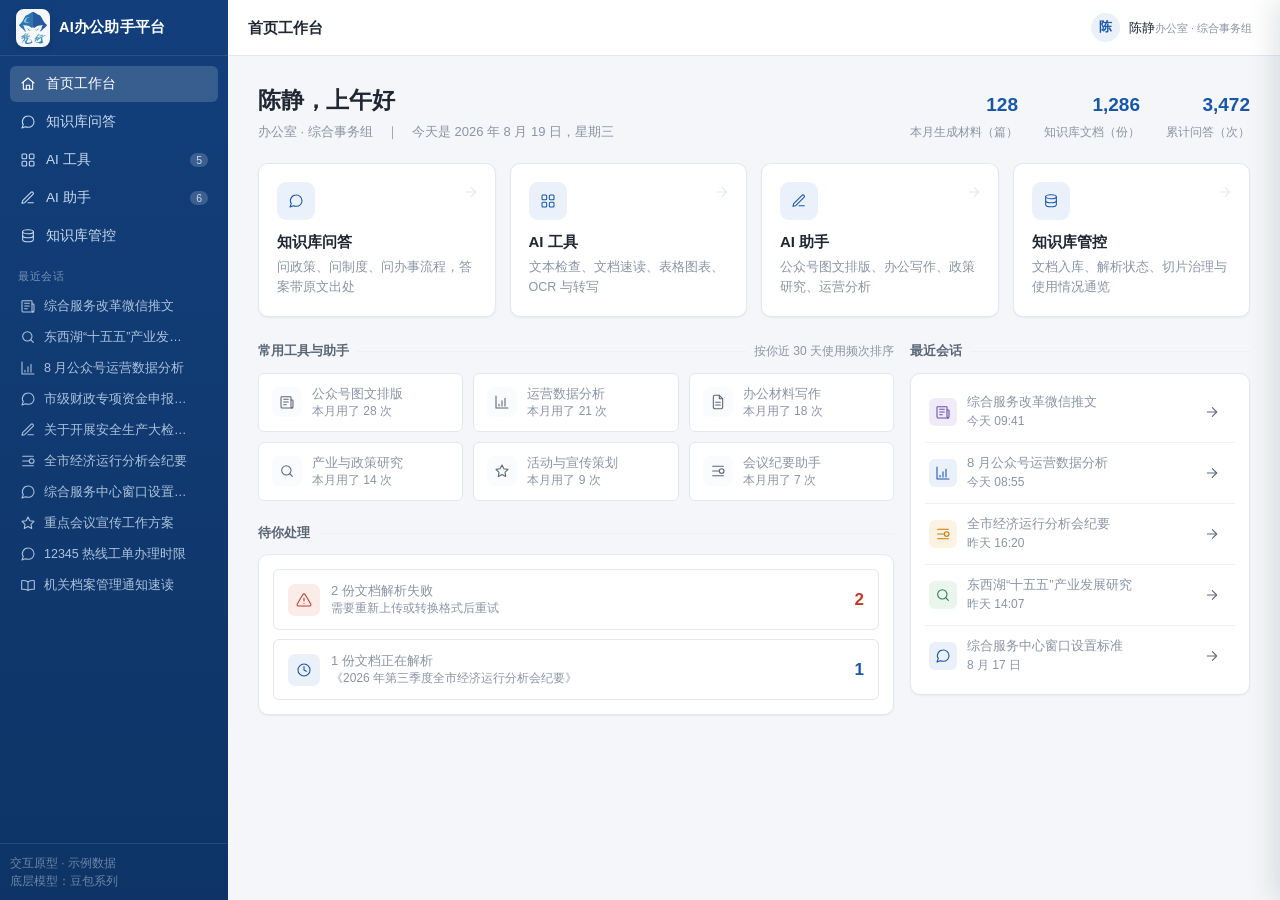
==== commit 5214c714: "feat: refine office prototype workflows and product-facing copy" ====
--- a/docs/prototypes/index.html
+++ b/docs/prototypes/index.html
@@ -2439,8 +2439,8 @@
 function wxCanShowCover(){return wxState.verifiedDemo&&wxState.articleTitle===wxBuildTitles(WX_APPROVED_SAMPLE)[0].t;}
 function wxCoverOptions(){
   const photo=wxState.images.find(x=>x.id===wxState.cover)||wxState.images[0], title=wxState.articleTitle, motion=wxState.coverMotion==='subtle'?'motion':'', verified=wxCanShowCover()&&wxState.coverVariant===0;
-  const solid=verified?`<span class="cover-thumb generated verified-art ${motion}"><img src="${WX_VERIFIED_ASSETS.cover}" alt="Seedream 生成的创意字体首图"><em class="verified-badge">Seedream 实测</em></span>`:`<span class="cover-thumb solid ${motion}"><small>TOPIC / 主题首图</small><strong>${esc(title)}</strong></span>`;
-  return `<div class="cover-mode-row"><button class="cover-mode ${wxState.coverMode==='solid'?'on':''}" onclick="wxCoverMode('solid')">${solid}<b>素色背景＋创意字体</b><span>${verified?'已接入本篇文章的真实生成结果':'生成配色、纹理与字体构图，不使用照片'}</span></button><button class="cover-mode ${wxState.coverMode==='photo'?'on':''}" onclick="wxCoverMode('photo')"><span class="cover-thumb photo ${motion}">${photo?`<img src="${photo.src}" alt="${esc(photo.name)}">`:''}<strong>${esc(title)}</strong></span><b>实拍照片＋创意字体</b><span>使用已确认照片，只裁切、叠色和排字</span></button></div><div class="cover-motion-row"><span>呈现方式 · 动效只作用于首图视觉</span><button class="motion-choice ${wxState.coverMotion==='static'?'on':''}" onclick="wxMotion('static')">静态</button><button class="motion-choice ${wxState.coverMotion==='subtle'?'on':''}" onclick="wxMotion('subtle')">轻动效</button></div><div class="visual-note">本篇实测首图由 Seedream 生成准确中文创意字；照片型首图仍只使用用户确认照片。轻动效不改动正文和实拍内容。</div><div class="visual-actions"><button class="btn sm" onclick="wxRegenerateCover()">${ic('refresh','ic ic-s')}换一版首图构图</button></div>`;
+  const solid=verified?`<span class="cover-thumb generated verified-art ${motion}"><img src="${WX_VERIFIED_ASSETS.cover}" alt="创意字体首图"><em class="verified-badge">头图预览</em></span>`:`<span class="cover-thumb solid ${motion}"><small>TOPIC / 主题首图</small><strong>${esc(title)}</strong></span>`;
+  return `<div class="cover-mode-row"><button class="cover-mode ${wxState.coverMode==='solid'?'on':''}" onclick="wxCoverMode('solid')">${solid}<b>素色背景＋创意字体</b><span>${verified?'本篇文章的创意头图':'生成配色、纹理与字体构图，不使用照片'}</span></button><button class="cover-mode ${wxState.coverMode==='photo'?'on':''}" onclick="wxCoverMode('photo')"><span class="cover-thumb photo ${motion}">${photo?`<img src="${photo.src}" alt="${esc(photo.name)}">`:''}<strong>${esc(title)}</strong></span><b>实拍照片＋创意字体</b><span>使用已确认照片，只裁切、叠色和排字</span></button></div><div class="cover-motion-row"><span>呈现方式 · 动效只作用于首图视觉</span><button class="motion-choice ${wxState.coverMotion==='static'?'on':''}" onclick="wxMotion('static')">静态</button><button class="motion-choice ${wxState.coverMotion==='subtle'?'on':''}" onclick="wxMotion('subtle')">轻动效</button></div><div class="visual-note">本篇实测首图由 Seedream 生成准确中文创意字；照片型首图仍只使用用户确认照片。轻动效不改动正文和实拍内容。</div><div class="visual-actions"><button class="btn sm" onclick="wxRegenerateCover()">${ic('refresh','ic ic-s')}换一版首图构图</button></div>`;
 }
 function wxOutputMode(id){wxState.outputMode=id;render();toast(id==='story'?'已切换为故事动漫长图':'已切换为常规公众号图文','ok');}
 function wxOutputModes(){return `<div class="output-mode-row"><button class="output-mode ${wxState.outputMode==='article'?'on':''}" onclick="wxOutputMode('article')"><i class="output-mini article"></i><span><b>常规公众号图文</b><span>进入大标题、小标题、首图与图文混排流程</span></span></button><button class="output-mode ${wxState.outputMode==='story'?'on':''}" onclick="wxOutputMode('story')"><i class="output-mini story"></i><span><b>故事动漫长图</b><span>先编辑草图对白，确认后再做图字一体生成</span></span></button></div>`;}
@@ -2514,12 +2514,12 @@
 function wxStoryPhoneLegacy(){
   const scenes=wxStoryScenes(), flat=wxState.storyStyle==='flat'?'flat':'';
   if(wxCanShowStory()){
-    const chapters=scenes.map((x,i)=>`<section class="story-chapter c${i+1}"><div class="story-copy"><small>STORY ${String(i+1).padStart(2,'0')} · ${esc(x.src)}</small><h2>${esc(x.title)}</h2><p>${esc(x.beat)}</p></div>${i===4?`<div class="story-motion-inline"><video src="${WX_VERIFIED_ASSETS.motion}" poster="${WX_VERIFIED_ASSETS.frame}" autoplay muted loop playsinline preload="metadata" ontimeupdate="if(this.currentTime>=1.8)this.currentTime=0"></video><span class="story-motion-badge">局部动效 · 1.8 秒循环</span></div><div class="story-motion-note"><b>Seedance 实测</b><span>作为长图末幕的一部分随文呈现，不单独输出。</span></div>`:`<div class="story-slice"><img src="${WX_VERIFIED_ASSETS.story}" alt="Seedream 长图第 ${i+1} 幕画面"></div>`}</section>`).join('');
+    const chapters=scenes.map((x,i)=>`<section class="story-chapter c${i+1}"><div class="story-copy"><small>STORY ${String(i+1).padStart(2,'0')} · ${esc(x.src)}</small><h2>${esc(x.title)}</h2><p>${esc(x.beat)}</p></div>${i===4?`<div class="story-motion-inline"><video src="${WX_VERIFIED_ASSETS.motion}" poster="${WX_VERIFIED_ASSETS.frame}" autoplay muted loop playsinline preload="metadata" ontimeupdate="if(this.currentTime>=1.8)this.currentTime=0"></video><span class="story-motion-badge">局部动效 · 1.8 秒循环</span></div><div class="story-motion-note"><b>动态效果</b><span>作为长图末幕的一部分随文呈现，不单独输出。</span></div>`:`<div class="story-slice"><img src="${WX_VERIFIED_ASSETS.story}" alt="Seedream 长图第 ${i+1} 幕画面"></div>`}</section>`).join('');
     return `<div class="phone"><div class="phone-top"></div><div class="phone-body story-phone"><div class="wx-main-title"><h1>${esc(wxState.articleTitle||'待确认文章标题')}</h1><div class="phone-meta">梵行科技 · 长图式成稿实测预览</div></div><div class="story-long story-composite"><div class="story-composite-head"><b>ONE STORY</b> · 五幕连续长图 / 末幕内嵌短动效</div>${chapters}<div class="story-ai-mark">Seedream 画面 + 平台准确字幕 + Seedance 局部动效 · 虚构泛化人物，不代表真实人员</div><div class="story-end"><b>从文章到连续视觉叙事</b><span>字幕逐条溯源 · 动效随长图式成稿一并输出<br>AI 生成画面，发布前人工确认</span></div></div></div></div>`;
   }
   return `<div class="phone"><div class="phone-top"></div><div class="phone-body story-phone"><div class="wx-main-title"><h1>${esc(wxState.articleTitle||'待确认文章标题')}</h1><div class="phone-meta">综合服务发布 · 故事长图预览</div></div><div class="story-long">${scenes.map((x,i)=>`<section class="story-scene ${flat}"><span class="scene-tag">STORY ${String(i+1).padStart(2,'0')} · AI 生成示意</span><h2>${esc(x.title)}</h2><p>${esc(x.beat)}</p><i class="story-character"></i><span class="story-source">依据：${esc(x.src)}</span></section>`).join('')}<div class="story-end"><b>一张长图 · 连续叙事</b><span>分镜字幕逐条溯源 · 角色为虚构形象<br>AI 生成画面，发布前人工确认</span></div></div></div></div>`;
 }
-function wxStoryPhone(){const scenes=wxStoryScenes(),flat=wxState.storyStyle==='flat'?'flat':'';if(wxCanShowStory()){const inks=scenes.map((x,i)=>`<div class="story-ink s${i+1}"><small>SCENE ${String(i+1).padStart(2,'0')}</small><b>${esc(x.title)}</b><span>${esc(x.beat)}</span></div>`).join('');return `<div class="phone"><div class="phone-top"></div><div class="phone-body story-phone"><div class="wx-main-title"><h1>${esc(wxState.articleTitle||'待确认文章标题')}</h1><div class="phone-meta">梵行科技 · Seedream 图字一体成稿</div></div><div class="story-long"><div class="story-baked"><img src="${WX_VERIFIED_ASSETS.story}" alt="Seedream 图字一体故事长图生成示意">${inks}</div><div class="story-full-motion"><video src="${WX_VERIFIED_ASSETS.motion}" poster="${WX_VERIFIED_ASSETS.frame}" autoplay muted loop playsinline preload="metadata"></video><span class="story-motion-badge">Seedance 完整动效</span></div><div class="story-ai-mark">确认文本随画面统一生成 · OCR 逐字核验 · 生成后改字需重生成对应画面</div><div class="story-end"><b>图字一体 · 连续长图叙事</b><span>完整动效随成稿呈现<br>AI 生成画面，发布前人工确认</span></div></div></div></div>`;}return `<div class="phone"><div class="phone-top"></div><div class="phone-body story-phone"><div class="wx-main-title"><h1>${esc(wxState.articleTitle||'待确认文章标题')}</h1><div class="phone-meta">${wxState.storyApproved?'已确认草图 · 尚未提交生成':'可编辑长图草图'}</div></div><div class="draft-phone-note">草图阶段：左侧修改标题与对白，右侧同步预览；确认后才提交图字一体生成。</div><div class="story-long">${scenes.map((x,i)=>`<section class="story-scene ${flat}"><span class="scene-tag">SCENE ${String(i+1).padStart(2,'0')} · 草图</span><h2>${esc(x.title)}</h2><p>${esc(x.beat)}</p><i class="story-character"></i><span class="story-source">依据：${esc(x.src)}</span></section>`).join('')}<div class="story-end"><b>待确认草图</b><span>文字确认后提交 Seedream 图字一体生成</span></div></div></div></div>`;}
+function wxStoryPhone(){const scenes=wxStoryScenes(),flat=wxState.storyStyle==='flat'?'flat':'';if(wxCanShowStory()){const inks=scenes.map((x,i)=>`<div class="story-ink s${i+1}"><small>SCENE ${String(i+1).padStart(2,'0')}</small><b>${esc(x.title)}</b><span>${esc(x.beat)}</span></div>`).join('');return `<div class="phone"><div class="phone-top"></div><div class="phone-body story-phone"><div class="wx-main-title"><h1>${esc(wxState.articleTitle||'待确认文章标题')}</h1><div class="phone-meta">梵行科技 · 长图作品</div></div><div class="story-long"><div class="story-baked"><img src="${WX_VERIFIED_ASSETS.story}" alt="故事长图生成示意">${inks}</div><div class="story-full-motion"><video src="${WX_VERIFIED_ASSETS.motion}" poster="${WX_VERIFIED_ASSETS.frame}" autoplay muted loop playsinline preload="metadata"></video><span class="story-motion-badge">动态效果</span></div><div class="story-ai-mark">确认文本随画面统一生成 · OCR 逐字核验 · 生成后改字需重生成对应画面</div><div class="story-end"><b>图字一体 · 连续长图叙事</b><span>AI 辅助创作 · 发布前请核对内容</span></div></div></div></div>`;}return `<div class="phone"><div class="phone-top"></div><div class="phone-body story-phone"><div class="wx-main-title"><h1>${esc(wxState.articleTitle||'待确认文章标题')}</h1><div class="phone-meta">${wxState.storyApproved?'草图已确认 · 画面待更新':'可编辑长图草图'}</div></div><div class="draft-phone-note">草图阶段：左侧修改标题与对白，右侧同步预览；确认后才提交图字一体生成。</div><div class="story-long">${scenes.map((x,i)=>`<section class="story-scene ${flat}"><span class="scene-tag">SCENE ${String(i+1).padStart(2,'0')} · 草图</span><h2>${esc(x.title)}</h2><p>${esc(x.beat)}</p><i class="story-character"></i><span class="story-source">依据：${esc(x.src)}</span></section>`).join('')}<div class="story-end"><b>待确认草图</b><span>确认文字后继续制作长图</span></div></div></div></div>`;}
 function wxPhone(){
   if(wxState.outputMode==='story') return wxStoryPhone();
   const mods=wxState.modules||[], tone=wxState.visualStyle||'coordinates';
@@ -2537,7 +2537,7 @@
   const footer=mods.includes('footer')?`<div class="wx-end"><b>综合服务发布</b><span>原文与实拍图片均来自已审定素材<br>标题及版式发布前由人工确认</span></div>`:'';
   const empty=!wxState.approvedText&&!wxState.articleReady;
   const verifiedCover=wxCanShowCover()&&wxState.coverMode==='solid'&&wxState.coverVariant===0&&tone==='ai-visit';
-  const coverArt=mods.includes('column')&&columnTitle?(verifiedCover?`<figure class="wx-generated-cover"><img src="${WX_VERIFIED_ASSETS.cover}" alt="Seedream 生成的创意字体首图"><span class="verified-badge">Seedream 实测</span><figcaption><b>创意字准确生成</b><span>标题已人工核对</span></figcaption></figure>`:`<div class="wx-column-poster wx-cover-art ${wxState.coverMode} v${wxState.coverVariant} ${wxState.coverMotion==='subtle'?'motion':''}">${wxState.coverMode==='photo'&&coverPhoto?`<img src="${coverPhoto.src}" alt="${esc(coverPhoto.name)}">`:''}<small>${columnTitle}</small><b>${esc(wxState.articleTitle||featureTitle||columnTitle)}</b><i></i></div>`):'';
+  const coverArt=mods.includes('column')&&columnTitle?(verifiedCover?`<figure class="wx-generated-cover"><img src="${WX_VERIFIED_ASSETS.cover}" alt="创意字体首图"><span class="verified-badge">头图预览</span><figcaption><b>创意字准确生成</b><span>标题已人工核对</span></figcaption></figure>`:`<div class="wx-column-poster wx-cover-art ${wxState.coverMode} v${wxState.coverVariant} ${wxState.coverMotion==='subtle'?'motion':''}">${wxState.coverMode==='photo'&&coverPhoto?`<img src="${coverPhoto.src}" alt="${esc(coverPhoto.name)}">`:''}<small>${columnTitle}</small><b>${esc(wxState.articleTitle||featureTitle||columnTitle)}</b><i></i></div>`):'';
   return `<div class="phone"><div class="phone-top"></div><div class="phone-body wx-tone-${tone} ${mods.includes('section')?'':'plain-section'} ${mods.includes('photo')?'framed-photo':''}">${empty?`<div class="empty" style="height:520px"><span class="eic">${ic('news','ic ic-l')}</span><h4>等待审定稿与实拍图片</h4><p>导入后，这里将预览标题、视觉基调和图文混排效果</p></div>`:`<div class="wx-main-title"><h1>${esc(wxState.articleTitle||'待确认文章标题')}</h1><div class="phone-meta">${wxState.verifiedDemo?'梵行科技 · 今天':'综合服务发布 · 今天'}</div></div><div class="wx-content">${coverArt}${mods.includes('feature')&&featureTitle?`<div class="wx-feature-title">${esc(featureTitle)}</div>`:''}${withImgs}${footer}</div>`}</div></div>`;
 }
 // v12: the cover is the first expression of the selected direction, and the final story uses baked-in text.
@@ -2545,10 +2545,10 @@
 function wxRegenerateCover(){wxState.coverVariant=wxState.visualStyle==='ai-visit'?(wxState.coverVariant+1)%3:(wxState.coverVariant===1?2:1);render();toast('已按当前视觉基调重新生成一版首图构图','ok');}
 function wxCoverOptions(){
   const photo=wxState.images.find(x=>x.id===wxState.cover)||wxState.images[0],title=wxState.articleTitle,motion=wxState.coverMotion==='subtle'?'motion':'',tone=wxState.visualStyle||'coordinates',styleName=wxState.styleCandidates.find(x=>x.id===tone)?.t||'当前视觉方向',verified=wxCanShowCover()&&wxState.coverVariant===0&&tone==='ai-visit';
-  const solid=verified?`<span class="cover-thumb generated verified-art ${motion}"><img src="${WX_VERIFIED_ASSETS.cover}" alt="Seedream 生成的创意字体首图"><em class="verified-badge">Seedream 实测</em></span>`:`<span class="cover-thumb solid tone-${tone} ${motion}"><small>TOPIC / 主题首图</small><strong>${esc(title)}</strong></span>`;
-  return `<div class="cover-mode-row"><button class="cover-mode ${wxState.coverMode==='solid'?'on':''}" onclick="wxCoverMode('solid')">${solid}<b>素色背景＋创意字体</b><span>${verified?'已接入本篇文章的真实生成结果':`已随“${esc(styleName)}”同步配色、构图与字形`}</span></button><button class="cover-mode ${wxState.coverMode==='photo'?'on':''}" onclick="wxCoverMode('photo')"><span class="cover-thumb photo tone-${tone} ${motion}">${photo?`<img src="${photo.src}" alt="${esc(photo.name)}">`:''}<strong>${esc(title)}</strong></span><b>实拍照片＋创意字体</b><span>使用已确认照片，叠色与排字随当前方向变化</span></button></div><div class="cover-motion-row"><span>呈现方式 · 动效只作用于首图视觉</span><button class="motion-choice ${wxState.coverMotion==='static'?'on':''}" onclick="wxMotion('static')">静态</button><button class="motion-choice ${wxState.coverMotion==='subtle'?'on':''}" onclick="wxMotion('subtle')">轻动效</button></div><div class="visual-note">首图是当前整体风格的第一块模板：切换视觉方向时，首图配色、构图、字形与正文组件同步变化；照片型首图仍只使用用户确认照片。</div><div class="visual-actions"><button class="btn sm" onclick="wxRegenerateCover()">${ic('refresh','ic ic-s')}换一版首图构图</button></div>`;
-}
-function wxStoryPhone(){const scenes=wxStoryScenes(),flat=wxState.storyStyle==='flat'?'flat':'';if(wxCanShowStory()){return `<div class="phone"><div class="phone-top"></div><div class="phone-body story-phone"><div class="wx-main-title"><h1>${esc(wxState.articleTitle||'待确认文章标题')}</h1><div class="phone-meta">梵行科技 · 图字一体成稿效果稿</div></div><div class="story-long"><div class="story-baked"><img src="${WX_VERIFIED_ASSETS.storyIntegrated}" alt="图字一体故事长图效果稿"></div><div class="story-full-motion"><video src="${WX_VERIFIED_ASSETS.motion}" poster="${WX_VERIFIED_ASSETS.frame}" autoplay muted loop playsinline preload="metadata"></video><span class="story-motion-badge">Seedance 完整动效</span></div><div class="story-ai-mark">本轮效果稿关键文字已人工核对 · 正式链路仍需 OCR 逐字复核 · 成图后改字需重生成对应画面</div><div class="story-end"><b>图字一体 · 连续长图叙事</b><span>完整动效随成稿呈现<br>AI 生成画面，发布前人工确认</span></div></div></div></div>`;}return `<div class="phone"><div class="phone-top"></div><div class="phone-body story-phone"><div class="wx-main-title"><h1>${esc(wxState.articleTitle||'待确认文章标题')}</h1><div class="phone-meta">${wxState.storyApproved?'已确认草图 · 尚未提交生成':'可编辑长图草图'}</div></div><div class="draft-phone-note">草图阶段：左侧修改标题与对白，右侧同步预览；确认后才提交图字一体生成。</div><div class="story-long">${scenes.map((x,i)=>`<section class="story-scene ${flat}"><span class="scene-tag">SCENE ${String(i+1).padStart(2,'0')} · 草图</span><h2>${esc(x.title)}</h2><p>${esc(x.beat)}</p><i class="story-character"></i><span class="story-source">依据：${esc(x.src)}</span></section>`).join('')}<div class="story-end"><b>待确认草图</b><span>文字确认后提交 Seedream 图字一体生成</span></div></div></div></div>`;}
+  const solid=verified?`<span class="cover-thumb generated verified-art ${motion}"><img src="${WX_VERIFIED_ASSETS.cover}" alt="创意字体首图"><em class="verified-badge">头图预览</em></span>`:`<span class="cover-thumb solid tone-${tone} ${motion}"><small>TOPIC / 主题首图</small><strong>${esc(title)}</strong></span>`;
+  return `<div class="cover-mode-row"><button class="cover-mode ${wxState.coverMode==='solid'?'on':''}" onclick="wxCoverMode('solid')">${solid}<b>素色背景＋创意字体</b><span>${verified?'本篇文章的创意头图':`已随“${esc(styleName)}”同步配色、构图与字形`}</span></button><button class="cover-mode ${wxState.coverMode==='photo'?'on':''}" onclick="wxCoverMode('photo')"><span class="cover-thumb photo tone-${tone} ${motion}">${photo?`<img src="${photo.src}" alt="${esc(photo.name)}">`:''}<strong>${esc(title)}</strong></span><b>实拍照片＋创意字体</b><span>使用已确认照片，叠色与排字随当前方向变化</span></button></div><div class="cover-motion-row"><span>呈现方式 · 动效只作用于首图视觉</span><button class="motion-choice ${wxState.coverMotion==='static'?'on':''}" onclick="wxMotion('static')">静态</button><button class="motion-choice ${wxState.coverMotion==='subtle'?'on':''}" onclick="wxMotion('subtle')">轻动效</button></div><div class="visual-note">首图是当前整体风格的第一块模板：切换视觉方向时，首图配色、构图、字形与正文组件同步变化；照片型首图仍只使用用户确认照片。</div><div class="visual-actions"><button class="btn sm" onclick="wxRegenerateCover()">${ic('refresh','ic ic-s')}换一版首图构图</button></div>`;
+}
+function wxStoryPhone(){const scenes=wxStoryScenes(),flat=wxState.storyStyle==='flat'?'flat':'';if(wxCanShowStory()){return `<div class="phone"><div class="phone-top"></div><div class="phone-body story-phone"><div class="wx-main-title"><h1>${esc(wxState.articleTitle||'待确认文章标题')}</h1><div class="phone-meta">梵行科技</div></div><div class="story-long"><div class="story-baked"><img src="${WX_VERIFIED_ASSETS.storyIntegrated}" alt="图字一体故事长图效果稿"></div><div class="story-full-motion"><video src="${WX_VERIFIED_ASSETS.motion}" poster="${WX_VERIFIED_ASSETS.frame}" autoplay muted loop playsinline preload="metadata"></video><span class="story-motion-badge">动态效果</span></div><div class="story-ai-mark">修改成图文字后，请重新确认对应画面。</div><div class="story-end"><b>图字一体 · 连续长图叙事</b><span>AI 辅助创作 · 发布前请核对内容</span></div></div></div></div>`;}return `<div class="phone"><div class="phone-top"></div><div class="phone-body story-phone"><div class="wx-main-title"><h1>${esc(wxState.articleTitle||'待确认文章标题')}</h1><div class="phone-meta">${wxState.storyApproved?'草图已确认 · 画面待更新':'可编辑长图草图'}</div></div><div class="draft-phone-note">草图阶段：左侧修改标题与对白，右侧同步预览；确认后才提交图字一体生成。</div><div class="story-long">${scenes.map((x,i)=>`<section class="story-scene ${flat}"><span class="scene-tag">SCENE ${String(i+1).padStart(2,'0')} · 草图</span><h2>${esc(x.title)}</h2><p>${esc(x.beat)}</p><i class="story-character"></i><span class="story-source">依据：${esc(x.src)}</span></section>`).join('')}<div class="story-end"><b>待确认草图</b><span>确认文字后继续制作长图</span></div></div></div></div>`;}
 ROUTES.wechat={
   nav:'assist',crumb:()=>backCrumb('assist','AI 助手','公众号图文排版'),
   html:()=>`<div class="pad-lg"><div class="sq-top"><div><h2>公众号图文排版</h2><p>导入已审定正文和实拍图片，生成标题与文章专属基调，输出常规图文或故事动漫长图</p></div><button class="btn sm" style="margin-left:auto" onclick="wxOpenVerifiedDemo()">${ic('polish','ic ic-s')}一键查看实测案例</button><span class="tag b">P0 核心场景</span></div><div class="flow-steps">${wxSteps()}</div><div class="wx-compose"><div class="wx-stage">${wxStage()}</div><aside class="wx-preview"><div class="sec-t">移动端实时预览<span class="ln"></span></div><div id="wxPhonePreview">${wxPhone()}</div></aside></div></div>`
@@ -3300,5 +3300,12 @@
 /* =============== 启动 =============== */
 render();
 </script>
+<link rel="stylesheet" href="wechat-studio.css">
+<link rel="stylesheet" href="notice-format.css">
+<script src="notice-format.js"></script>
+<script src="wechat-layout-library.js"></script>
+<script src="wechat-layout-adapter.js"></script>
+<script src="assets/school-collab-20260918/article-data.js"></script>
+<script src="wechat-studio.js"></script>
 </body>
 </html>
--- a/docs/prototypes/wechat-studio.css
+++ b/docs/prototypes/wechat-studio.css
@@ -0,0 +1,163 @@
+/* Preview-first WeChat prototype. Scoped to avoid changing other workspaces. */
+.ws .ws-head-real img{display:block;width:100%;height:auto;max-width:100%;object-fit:contain}
+.ws .ws-workflow-foot{flex-shrink:0;display:flex;justify-content:space-between;align-items:center;gap:18px;padding:14px 24px;border-top:1px solid var(--border);background:#fff;z-index:3}
+.ws .ws-workflow-status{font-size:12px;line-height:1.7;color:#6e7d90;min-width:0}
+.ws .ws-workflow-foot .ws-actions{flex-shrink:0}
+@media(max-width:800px){.ws .ws-workflow-foot{position:sticky;bottom:0;flex-wrap:wrap;justify-content:flex-end;padding:12px 16px}.ws .ws-workflow-status{width:100%;font-size:11px}.ws .ws-workflow-foot .ws-actions{justify-content:flex-end;width:100%}}
+.ws .ws-head-empty{display:flex;flex-direction:column;gap:9px;width:100%;text-align:left;border:1px dashed #aebed1;border-radius:9px;background:#f5f8fc;padding:23px 18px;margin:20px 0;color:#334b69;cursor:pointer;line-height:1.6}
+.ws .ws-head-empty b{font-size:15px}.ws .ws-head-empty span,.ws .ws-head-empty em{font-size:11px;font-style:normal}
+.ws .ws-head-art{position:relative;isolation:isolate;overflow:hidden;min-height:195px;aspect-ratio:1.6;background:var(--head-tint);color:var(--head-accent);display:flex;align-items:flex-end;padding:22px;box-sizing:border-box}
+.ws .ws-head-art>img{position:absolute;inset:0;width:100%;height:100%;object-fit:cover;z-index:-2}
+.ws .ws-head-photo:after{content:none}
+.ws .ws-head-photo{color:#fff}.ws .ws-head-copy{position:relative;min-width:0;width:100%}
+.ws .ws-head-copy small{display:block;font:10px/1.6 sans-serif;letter-spacing:1px;margin-bottom:10px;opacity:.8}
+.ws .ws-head-copy strong{display:block;font:600 clamp(18px,2vw,25px)/1.5 sans-serif;white-space:pre-wrap;overflow-wrap:anywhere;color:inherit}
+.ws .ws-head-shape{position:absolute;z-index:-1;width:80%;aspect-ratio:1;border:25px solid var(--head-accent);opacity:.1;border-radius:50%;right:-35%;top:-35%}
+.ws .ws-head-v1{align-items:center;text-align:center}.ws .ws-head-v1 .ws-head-shape{right:30%;top:30%;border-radius:0;transform:rotate(25deg)}
+.ws .ws-head-v2{align-items:flex-start;border-bottom:8px solid var(--head-accent)}.ws .ws-head-v2 .ws-head-copy{border-left:2px solid currentColor;padding-left:12px}
+.ws .ws-head-v2.ws-head-photo:after{background:linear-gradient(180deg,#102033cf,transparent 95%)}
+.ws .ws-head-status{font-size:10px;line-height:1.6;background:#f3f5f8;color:#66758a;padding:8px 10px}
+.ws .ws-head-in-article{margin:20px 0 28px}.ws .ws-head-option{border:1px solid #dce2eb;padding:9px;border-radius:8px;margin:15px 0;background:white}
+.ws .ws-head-option.on{border:2px solid var(--brand)}.ws .ws-head-option p{font-size:11px;line-height:1.8;color:#69758a;margin:10px 0}
+.ws .ws-head-option .ws-head-art{min-height:155px;padding:15px}.ws .ws-head-option .ws-head-copy strong{font-size:19px}
+.ws .ws-head-controls{display:flex;flex-wrap:wrap;gap:7px}.ws .ws-head-controls .btn{font-size:11px;flex:1}
+.ws .ws-head-no-photo{padding:35px 18px;background:#f5f7fa;font-size:12px;line-height:1.8;color:#708095;text-align:center}
+.ws .ws-head-warning{font-size:12px;line-height:1.8;color:#986724;padding:12px;background:#fff8e9;border-radius:6px}
+.ws .ws-photo-overlay{position:relative;isolation:isolate;overflow:hidden;background:#162333;color:#fff;container-type:inline-size}
+.ws .ws-photo-overlay>.ws-photo-base{display:block;position:static;width:100%;height:auto;max-width:100%;object-fit:contain}
+.ws .ws-photo-lettering{position:absolute;z-index:1;left:4%;bottom:4%;width:64%;padding:2%;box-sizing:border-box;isolation:isolate}
+.ws .ws-photo-lettering:before{content:'';position:absolute;inset:-12% -7%;z-index:-1;pointer-events:none}
+.ws .ws-photo-direct .ws-photo-lettering:before{display:none}
+.ws .ws-photo-gradient .ws-photo-lettering:before{background:linear-gradient(110deg,#081c36d9,#081c3685 68%,transparent);border-radius:4px}
+.ws .ws-photo-glass .ws-photo-lettering:before{background:linear-gradient(110deg,#10273d99,#10273d18);backdrop-filter:blur(9px);-webkit-backdrop-filter:blur(9px);border:1px solid #ffffff25;border-radius:8px;mask-image:linear-gradient(90deg,#000 80%,transparent)}
+.ws .ws-photo-lettering>strong{display:block;color:#fff;font:700 clamp(16px,5cqw,32px)/1.35 "Microsoft YaHei",sans-serif;white-space:pre-wrap;overflow-wrap:anywhere;text-shadow:0 2px 4px #0008}
+.ws .ws-photo-at-top .ws-photo-lettering{top:4%;bottom:auto}
+.ws .ws-photo-at-left .ws-photo-lettering{top:12%;bottom:auto;left:4%;width:42%}
+.ws .ws-photo-at-right .ws-photo-lettering{top:12%;bottom:auto;left:auto;right:4%;width:42%}
+.ws .ws-photo-controls{border-top:1px solid var(--border);margin-top:16px;padding-top:14px}
+.ws .ws-seed-lettering{filter:invert(1) grayscale(1);mix-blend-mode:screen}
+.ws .ws-seed-main,.ws .ws-seed-sub{display:flex;align-items:center;gap:1%;width:100%}
+.ws .ws-seed-main{margin-bottom:3%}
+.ws .ws-seed-main svg,.ws .ws-seed-sub svg{display:block;overflow:hidden;height:auto;flex-shrink:0}
+.ws .ws-seed-cooperate{width:66%}.ws .ws-seed-innovation{width:33%}
+.ws .ws-seed-ai{width:38%}.ws .ws-seed-future{width:61%}
+.ws .ws-start-example{display:block;width:100%;margin:16px 0 12px;border-radius:8px}
+.ws .ws-local-phone{width:100%;max-width:430px;background:#fff}
+.ws .ws-layout-content{font-family:-apple-system,BlinkMacSystemFont,"PingFang SC","Microsoft YaHei",sans-serif;color:#303234;overflow-wrap:anywhere}
+.ws .ws-layout-content .article{border-radius:8px}
+.ws .ws-layout-content .ph{display:block;min-width:0;line-height:0}
+.ws .ws-layout-content img.phone-inline{display:block;width:100%;height:auto;max-height:none;aspect-ratio:auto;object-fit:contain;margin:0;border:0;border-radius:0;padding:0}
+.ws .ws-layout-content .ph:has(img){background:transparent;border:0}
+.ws .ws-layout-content .ph[data-image-sizing="natural"]{aspect-ratio:auto!important;height:auto!important;min-height:0!important;align-self:start}
+.ws .ws-layout-content .ph[data-image-sizing="natural"] img.phone-inline{position:static!important;inset:auto!important;width:100%!important;height:auto!important;max-height:none!important;aspect-ratio:auto!important;object-fit:contain!important}
+.ws .ws-layout-content .ph[data-image-sizing="crop"] img.phone-inline{position:absolute!important;inset:0;width:100%!important;height:100%!important;max-height:none!important;aspect-ratio:auto!important;object-fit:cover!important}
+.ws .ws-layout-content .quote p{font-size:inherit}
+.ws .ws-layout-content p.ws-f-bold{font-weight:700}.ws .ws-layout-content p.ws-f-italic{font-style:italic}
+.ws .ws-layout-content p.ws-f-underline{text-decoration:underline}.ws .ws-layout-content p.ws-f-highlight{background:var(--soft)}
+.ws .ws-layout-content p.ws-f-quote{border-left:3px solid var(--accent);padding-left:14px}
+.ws .ws-layout-content p.ws-f-bullet:before{content:'• ';color:var(--accent)}
+.ws .ws-layout-content p.ws-f-number:before{content:attr(data-number) ' ';color:var(--accent)}
+.ws .ws-layout-content p.ws-f-divider{border-bottom:1px solid var(--edge);padding-bottom:16px}
+.ws .ws-layout-content p.ws-f-heading{font-weight:700;font-size:18px}
+.ws .ws-local-grid{grid-template-columns:1fr 1fr;gap:10px}
+.ws .ws-local-thumb{height:190px;overflow:hidden;position:relative;background:#fff;pointer-events:none;border:1px solid #e7eaf0;border-radius:4px}
+.ws .ws-local-thumb>.ws-layout-content{width:430px;transform:scale(.29);transform-origin:top left}
+.ws .ws-local-grid .ws-template{min-width:0;padding:8px}
+.ws .ws-local-grid .ws-template strong{display:block;font-size:12px;margin-top:8px}
+.ws .ws-local-grid .ws-template small{font-size:10px;line-height:1.6;display:block;margin-top:5px}
+.ws .ws-local-grid+.btn{margin-top:14px;margin-bottom:8px}
+.ws{height:calc(100vh - var(--top-h));min-height:540px;display:flex;flex-direction:column;background:#F4F6F9;color:var(--text)}
+.ws-bar{padding:16px 24px;background:white;border-bottom:1px solid var(--border);display:flex;align-items:center;justify-content:space-between;gap:12px;flex:none}
+.ws-bar h2{font-size:17px;margin:0 0 4px}.ws-sub{font-size:11px;color:var(--text-3)}
+.ws-actions{display:flex;align-items:center;gap:7px;flex-wrap:wrap}.ws-actions .btn{font-size:12px}
+.ws-progress{display:flex;gap:20px;font-size:12px;color:var(--text-3)}.ws-progress b{color:var(--brand)}
+.ws-grid{min-height:0;flex:1;display:grid;grid-template-columns:minmax(260px,1fr) minmax(330px,1.45fr) minmax(270px,.95fr)}
+.ws-outline{padding:20px 10px;background:#FAFBFC;border-right:1px solid var(--border);overflow:auto}
+.ws-eyebrow{color:var(--text-3);font-size:10px;letter-spacing:1.5px;text-transform:uppercase;margin:0 10px 14px}
+.ws-item{width:100%;display:flex;gap:8px;align-items:center;text-align:left;border:0;background:none;border-radius:7px;padding:11px 10px;font-size:12px;color:var(--text-2);margin-bottom:4px;cursor:pointer}
+.ws-item span{overflow:hidden;text-overflow:ellipsis;white-space:nowrap}.ws-item small{color:var(--text-3)}
+.ws-item:hover,.ws-item.on{background:#E9EFFA;color:var(--brand)}.ws-item.on{box-shadow:inset 3px 0 var(--brand)}
+.ws-preview{min-width:0;overflow:auto;padding:18px 24px 32px;position:relative;background:radial-gradient(ellipse at top,#EDF1F7,#F5F6F9 65%)}
+.ws-preview-note{display:flex;justify-content:center;gap:14px;font-size:11px;color:var(--text-3);margin:0 0 14px}
+.ws-preview .phone{max-width:440px;border:0;border-radius:8px;box-shadow:0 5px 32px #26364A15;overflow:visible}
+.ws-preview .phone-top{display:none}.ws-preview .phone-body{height:auto;overflow:visible;border-radius:8px;min-height:500px}
+.ws-preview .wx-main-title{padding-top:26px}.ws-preview .wx-generated-cover{animation:wsReveal 1.2s ease both}
+.ws-preview [data-ws]{cursor:pointer;position:relative;outline:2px solid transparent;outline-offset:4px;transition:outline-color .15s}
+.ws-preview [data-ws]:hover,.ws-preview [data-ws]:focus-visible{outline-color:#8DACDD}.ws-preview [data-ws].ws-selected{outline-color:var(--brand)}
+.ws-preview [data-ws].ws-selected:after{content:attr(data-label);position:absolute;right:0;top:-21px;padding:3px 7px;background:var(--brand);color:white;font:10px/1.3 sans-serif;border-radius:4px;z-index:4;pointer-events:none}
+.ws-inspector{background:white;border-left:1px solid var(--border);display:flex;flex-direction:column;min-height:0;min-width:0}
+.ws-inspector-head{padding:20px;border-bottom:1px solid var(--border-2);display:flex;justify-content:space-between;align-items:center}
+.ws-inspector-head h3{font-size:14px;margin:0}.ws-inspector-body{padding:18px 20px;overflow:auto;flex:1;min-height:0}
+.ws-inspector .fld{margin-bottom:16px}.ws-inspector label{display:block;font-size:12px;margin-bottom:8px;font-weight:500}.ws-inspector .inp,.ws-inspector .ta,.ws-inspector select{font-size:12px;width:100%}
+.ws-help{font-size:11px;color:var(--text-3);line-height:1.8;margin:8px 0 15px}.ws-notice{font-size:11px;line-height:1.75;padding:10px 12px;border-radius:6px;background:#F2F5FA;color:#52637B;margin-bottom:16px}
+.ws-inspector-foot{padding:14px 20px;border-top:1px solid var(--border);display:flex;gap:8px}.ws-inspector-foot .btn{flex:1}
+.ws-style-row{display:flex;gap:8px;margin:8px 0}.ws-style-chip{flex:1;border:1px solid var(--border);border-radius:7px;background:white;padding:12px 7px;cursor:pointer;font-size:11px;text-align:left}
+.ws-style-chip.on{border-color:var(--brand);background:#F3F6FC}.ws-style-chip i{display:block;height:28px;border-radius:4px;margin-bottom:8px}.ws-style-chip b{font-size:11px;font-weight:500}
+.ws-option{width:100%;padding:10px;border:1px solid var(--border);background:white;text-align:left;border-radius:7px;margin:5px 0;font-size:12px;line-height:1.6;cursor:pointer}.ws-option:hover{border-color:var(--brand)}
+.ws-inspector details{border-top:1px solid var(--border-2);padding-top:12px;margin-top:16px}.ws-inspector summary{font-size:12px;cursor:pointer;color:var(--text-2)}
+.ws-inspector .source-fold-body{padding:12px 0}.ws-inspector .source-fold{background:white;border:0;border-top:1px solid var(--border)}
+.ws-inspector .story-draft-card{padding:0;border:0}.ws-inspector .story-draft-card label{font-size:12px}
+.ws-review{padding:16px;border:1px solid #D9E5DD;background:#F6FAF7;border-radius:9px;margin-bottom:18px}.ws-review h3{font-size:16px;margin:0 0 8px}.ws-review p{font-size:12px;line-height:1.7;color:#54735E}
+.ws-version{border-bottom:1px solid var(--border);padding:12px 0}.ws-version b{font-size:12px}.ws-version p{font-size:11px;color:var(--text-3);margin:5px 0 9px}
+.ws-scene-map{position:absolute;inset:0;display:flex;flex-direction:column}.ws-scene-map button{flex:1;min-height:0;background:transparent;border:0;border-bottom:1px dashed #ffffff55;cursor:pointer;text-align:right;color:transparent;padding:12px}
+.ws-scene-map button:hover,.ws-scene-map button:focus-visible{background:#2C569F12;box-shadow:inset 0 0 0 2px var(--brand);color:var(--brand)}
+.ws-scene-map button span{background:white;border-radius:4px;padding:5px;font-size:10px}
+.ws-scene-status{font:11px/1.6 sans-serif;padding:9px 12px;background:#F6EFE1;color:#8D6225}
+.ws-preview .draft-phone-note{font-size:10px}.ws-preview .story-scene{min-height:280px}.ws-preview .story-full-motion{overflow:hidden}
+.ws-start{max-width:950px;margin:0 auto;padding:30px 28px 40px;width:100%;overflow:auto}.ws-start-intro{margin-bottom:22px}.ws-start-intro h2{font-size:24px;margin-bottom:8px}.ws-start-intro p{font-size:13px;color:var(--text-3);line-height:1.8}
+.ws-start-grid{display:grid;grid-template-columns:1fr 260px;gap:24px}.ws-start .card-b{padding:20px}.ws-start .output-mode-row{grid-template-columns:1fr 1fr}.ws-start .output-mode{min-height:76px}.ws-start .output-mode span span{font-size:11px}.ws-start .output-mini{display:none}
+.ws-start .compact-upload{gap:8px}.ws-start .compact-upload-box{padding:10px}.ws-start .compact-upload-box .source-action span{display:none}.ws-start .ta{font-size:12px}.ws-start .compact-image-strip{max-height:120px}
+.ws-start-side{padding:24px 20px;border-radius:12px;background:#E9EFF8;align-self:start}.ws-start-side h3{font-size:15px;margin-bottom:16px}.ws-start-side p{font-size:12px;color:#64738C;line-height:1.9;margin-bottom:16px}.ws-start-side b{color:#304D7F}.ws-start-side .btn{width:100%;margin-top:12px}
+.ws-start details{margin-top:12px}.ws-start summary{font-size:12px;color:var(--text-2);cursor:pointer}
+.ws-preview .wx-content{--ws-size:15px;--ws-leading:1.95}.ws-preview .wx-content p{font-size:var(--ws-size);line-height:var(--ws-leading);margin-bottom:var(--ws-gap,18px)}
+.ws-preview .phone-inline{object-position:var(--ws-position,center);aspect-ratio:var(--ws-ratio,16/9)}
+@keyframes wsReveal{from{opacity:.65;transform:translateY(5px)}to{opacity:1;transform:none}}
+@media(prefers-reduced-motion:reduce){.ws *, .ws *:before,.ws *:after{animation:none!important;transition:none!important}}
+.ws-editor{display:flex;flex-direction:column;min-height:0;min-width:0;background:white;border-right:1px solid var(--border)}
+.ws-editor-head{display:flex;justify-content:space-between;align-items:center;padding:18px 16px;border-bottom:1px solid var(--border);font-size:13px}.ws-editor-head span{font-size:10px;color:#84918C}
+.ws-toolbar{display:flex;flex-wrap:wrap;gap:4px;padding:10px 12px;border-bottom:1px solid var(--border)}.ws-toolbar button{border:1px solid transparent;background:#F4F6F9;border-radius:5px;min-width:28px;height:28px;cursor:pointer;color:#405269;font-size:12px}.ws-toolbar button:hover,.ws-toolbar button[aria-pressed=true]{background:#E7EFFB;border-color:#AEC5E9;color:var(--brand)}
+.ws-edit-hint{font-size:10px;padding:8px 16px;color:#71839A;background:#FAFBFD}.ws-editor-scroll{overflow:auto;min-height:0;flex:1;padding:16px}.ws-edit-paragraph{font-size:13px;line-height:1.95;margin:0 0 20px;white-space:pre-wrap;border:1px solid transparent;padding:6px;cursor:pointer;border-radius:4px;color:#4A5261}.ws-edit-paragraph:hover,.ws-edit-paragraph.active{border-color:#ABC0DF;background:#F8FAFD}.ws-edit-heading{display:block;width:100%;border:0;background:none;text-align:left;font-weight:650;font-size:15px;line-height:1.8;padding:2px 6px;margin-bottom:18px;cursor:pointer;color:#273C59}.ws-edit-heading small{display:block;font-size:10px;font-weight:400;color:#8594A9}.ws-editor-bottom{font-size:10px;color:#8A95A5;border-top:1px solid var(--border);padding:12px 16px}.ws-editor-bottom button{border:0;background:none;color:var(--brand);font-size:10px;cursor:pointer}
+.ws-editor-photos{border-top:1px solid var(--border);padding-top:16px;font-size:12px}.ws-editor-photos>div{display:flex;gap:6px;flex-wrap:wrap;margin:12px 0}.ws-editor-photos>div button{width:68px;height:55px;padding:0;position:relative;border:0;cursor:pointer;background:#EFF2F7}.ws-editor-photos img{width:100%;height:100%;object-fit:cover}.ws-editor-photos span{position:absolute;bottom:0;left:0;color:white;background:#263E60;padding:2px 5px;font-size:10px}
+.ws-tabs{display:flex;flex:none;border-bottom:1px solid var(--border);padding:0 10px}.ws-tabs button{flex:1;white-space:nowrap;padding:17px 3px;font-size:11px;border:0;border-bottom:2px solid transparent;background:none;color:#8290A3;cursor:pointer}.ws-tabs button[aria-selected=true]{color:var(--brand);border-bottom-color:var(--brand);font-weight:600}.ws-tabs i{display:inline-block;width:5px;height:5px;background:#C18438;border-radius:50%;vertical-align:top}
+.ws-template-grid{display:grid;grid-template-columns:1fr 1fr;gap:12px}.ws-template{padding:7px;border:1px solid #E1E6ED;border-radius:8px;background:#FFF;cursor:pointer;text-align:left;min-width:0}.ws-template.on{border-color:#456CAC;box-shadow:0 0 0 1px #456CAC}.ws-template strong{display:block;font-size:12px;margin:10px 1px 5px;color:#344961}.ws-template small{display:block;font-size:10px;color:#8792A3;line-height:1.6}.ws-swatch{height:145px;background:#F1F4F7;padding:12px 9px;overflow:hidden;color:#315171}.ws-swatch span{font-size:9px}.ws-swatch b{font-size:12px;line-height:1.5;display:block;height:40px;overflow:hidden;margin:6px 0}.ws-swatch i{display:block;width:90%;height:3px;background:#AFBCCB;margin:5px 0}.ws-swatch i:nth-child(4){width:67%}.ws-swatch em{display:block;height:22px;background:#C5D0DC;margin-top:8px}.ws-swatch.chapter b{border-left:3px solid #315171;padding-left:5px}.ws-swatch.brief{background:#315171;color:white}.ws-swatch.brief b{font-size:13px}.ws-swatch.documentary em{height:35px;background:linear-gradient(135deg,#7995AF,#D5DFE8)}
+.ws-wide{width:100%;margin:18px 0 4px;font-size:11px}.ws-palette{width:100%;display:flex;align-items:center;gap:9px;border:1px solid #E4E8EF;background:white;border-radius:6px;padding:12px;margin:10px 0;cursor:pointer}.ws-palette.on{border-color:#466CAA;background:#F9FBFF}.ws-palette i{width:25px;height:25px;border-radius:50%;border:1px solid #00000008}.ws-palette span{font-size:12px;color:#46556B;margin-left:4px}.ws-palette b{margin-left:auto;color:#41679D}.ws-inspector .compact-image-strip{display:grid;grid-template-columns:1fr;max-height:none;overflow:visible}.ws-inspector .compact-image-item{min-width:0}
+.ws .ws-f-bold{font-weight:700!important}.ws .ws-f-italic{font-style:italic}.ws .ws-f-underline{text-decoration:underline;text-underline-offset:4px}.ws .ws-f-highlight{background:var(--ws-tint,#FFF3CD)!important}.ws .ws-f-quote{padding:14px 18px!important;border-left:3px solid var(--ws-accent,#45678A);background:var(--ws-tint,#F0F4F8)}.ws .ws-f-bullet:before{content:'• ';color:var(--ws-accent,#45678A)}.ws .ws-f-number:before{content:attr(data-number) ' / ';font-weight:700;color:var(--ws-accent,#45678A)}.ws .ws-f-divider{border-bottom:1px solid #CDD5DF;padding-bottom:18px}.ws .ws-f-heading{font-size:19px!important;font-weight:700;color:var(--ws-accent,#315171)}
+.ws-preview .phone[data-template] .wx-content h3{color:var(--ws-accent);background:none;border-color:var(--ws-accent);font-size:19px;line-height:1.65;transform:none;box-shadow:none;letter-spacing:0;margin:30px 0 18px;padding:0 0 10px;border-bottom:1px solid var(--ws-accent)}
+.ws-preview .phone[data-template] .wx-content h3:before,.ws-preview .phone[data-template] .wx-content h3:after{display:none}
+.ws-preview .phone[data-template] .wx-cover-art{background:var(--ws-tint);color:var(--ws-accent);border:0;border-radius:0;padding:28px 22px;min-height:210px;box-shadow:none;overflow:hidden}
+.ws-preview .phone[data-template] .wx-cover-art b{color:var(--ws-accent);font:700 29px/1.4 Georgia,'Songti SC',serif;letter-spacing:1px;transform:none;text-shadow:none;-webkit-text-stroke:0;position:relative;z-index:1}
+.ws-preview .phone[data-template] .wx-cover-art small{display:block;color:var(--ws-accent);opacity:.6;font-size:9px;line-height:1.5;margin-bottom:18px;position:relative;z-index:1}
+.ws-preview .phone[data-template] .wx-cover-art i{background:var(--ws-accent);opacity:.1}.ws-preview .phone[data-template] .wx-cover-art.photo{background:var(--ws-accent)}.ws-preview .phone[data-template] .wx-cover-art.photo b,.ws-preview .phone[data-template] .wx-cover-art.photo small{color:white}.ws-preview .phone[data-template] .wx-cover-art.photo img{opacity:.35}
+.ws-preview .phone[data-template=chapter] .wx-content h3{border-bottom:0;border-left:4px solid var(--ws-accent);padding:2px 0 2px 12px}.ws-preview .phone[data-template=chapter] .wx-cover-art{border-left:8px solid var(--ws-accent)}
+.ws-preview .phone[data-template=brief] .wx-content h3{background:var(--ws-tint);padding:10px 14px;border:0}.ws-preview .phone[data-template=brief] .wx-cover-art{background:var(--ws-accent)}.ws-preview .phone[data-template=brief] .wx-cover-art b,.ws-preview .phone[data-template=brief] .wx-cover-art small{color:white}.ws-preview .phone[data-template=brief] .wx-cover-art b{font-family:Arial,'PingFang SC',sans-serif;font-size:31px}
+.ws-preview .phone[data-template=documentary] .wx-content h3{text-align:center;border:0}.ws-preview .phone[data-template=documentary] .wx-cover-art{border-top:6px solid var(--ws-accent);border-bottom:6px solid var(--ws-accent)}.ws-preview .phone[data-template=documentary] .wx-cover-art b{font-size:33px}
+.ws-preview .phone[data-template] .wx-cover-art.v0 b{font-size:25px;text-align:center}.ws-preview .phone[data-template] .wx-cover-art.v2 b{font-size:28px;max-width:85%;margin-left:12%;border-left:2px solid currentColor;padding-left:12px}.ws-preview .phone[data-template] .wx-cover-art:before{background:var(--ws-accent)}.ws-preview .phone[data-template] .wx-cover-art.photo:after{background:linear-gradient(90deg,rgba(10,20,30,.6),transparent)}
+@media(min-width:1600px){.ws-grid{grid-template-columns:minmax(320px,1fr) minmax(470px,1.6fr) 355px}.ws-preview .phone{max-width:470px}}
+@media(max-width:1279px){.ws-grid{grid-template-columns:minmax(220px,1fr) minmax(285px,1.3fr) 245px}.ws-bar{padding:12px 16px}.ws-preview{padding:16px 10px}.ws-inspector-body,.ws-inspector-head{padding:14px}.ws-progress{gap:10px}.ws-start{padding:24px}.ws-actions{gap:5px}.ws-bar h2{font-size:14px}}
+@media(max-width:1050px){.ws-bar .ws-sub{display:none}.ws-bar .btn{padding:6px 7px;font-size:11px}.ws-start-grid{grid-template-columns:1fr 220px}.ws-editor-scroll{padding:10px}.ws-editor-head{padding:16px 10px}.ws-preview-note{gap:7px;font-size:10px}.ws-swatch{height:128px;padding:7px}}
+@media(max-width:800px){.ws{height:auto;min-height:calc(100vh - 65px)}.ws-bar{flex-wrap:wrap}.ws-grid{display:flex;flex-direction:column}.ws-editor{max-height:430px}.ws-preview{max-height:640px}.ws-inspector-body{max-height:500px}.ws-start-grid{grid-template-columns:1fr}.ws-progress{display:none}}
+
+/* v2: content-level editing and independently authored editorial systems. */
+.ws-toolbar{gap:4px;padding:10px}.ws-toolbar button{padding:0 7px;font-size:11px;height:30px}.ws-edit-paragraph{cursor:text;user-select:text}.ws-edit-paragraph::selection,.ws-edit-paragraph span::selection{background:#B8D5FF}
+.ws-target{position:relative;display:block;width:100%;text-align:left;padding:14px 52px 14px 12px;border:1px solid #DFE6F0;border-radius:7px;margin:10px 0;background:#FFF}.ws-target b{display:block;font-size:12px;color:#304B6B}.ws-target span{display:block;font-size:11px;line-height:1.7;color:#8995A6;margin-top:5px;overflow-wrap:anywhere}.ws-target i{position:absolute;right:10px;top:14px;font-size:10px;font-style:normal;color:#4971AB}.ws-target:hover{background:#F4F8FE;border-color:#9DB8E0}
+.ws-filters{display:flex;flex-wrap:wrap;gap:6px;margin:15px 0}.ws-filters button{padding:5px 10px;border-radius:20px;font-size:11px;background:#F1F4F8;color:#75859B}.ws-filters button.on{background:#E1EBFA;color:#254E8A}
+.ws-template-grid{gap:9px}.ws-template{padding:6px}.ws-template small{min-height:32px}.ws-swatch{height:185px;padding:12px 8px;background:#FFF;border:1px solid #E9EDF2;color:var(--ws-accent);counter-reset:wxsec}.ws-swatch .ws-mini-title{font-size:10px;line-height:1.7;max-height:60px;overflow:hidden;margin:0 0 10px;font-weight:600;padding-bottom:5px;border-bottom:1px solid var(--ws-accent)}.ws-swatch p{font-size:7px;line-height:1.9;color:#67717C;max-height:40px;overflow:hidden}.ws-swatch img{width:100%;height:42px;object-fit:cover;margin:8px 0;display:block}.ws-swatch blockquote{font-size:7px;border-left:2px solid var(--ws-accent);padding-left:5px;background:var(--ws-tint);line-height:1.7;max-height:30px;overflow:hidden}.ws-mini-line{border-bottom:4px solid var(--ws-tint);margin:10px 0}
+.ws-palette-grid{display:grid;grid-template-columns:1fr 1fr;gap:8px}.ws-palette-grid .ws-palette{display:block;padding:10px 7px;margin:0;text-align:left}.ws-color-dots{display:flex!important;gap:0!important;margin:0 0 7px!important;border-radius:4px;overflow:hidden}.ws-color-dots i{width:25%;height:22px;border:0;border-radius:0;display:block}.ws-palette-grid .ws-palette>span:last-child{font-size:10px;margin:0}.ws-custom-colors{display:grid;grid-template-columns:1fr 1fr;gap:10px;margin:12px 0}.ws-custom-colors label{display:flex;align-items:center;justify-content:space-between;margin:0;font-size:11px}.ws-custom-colors input{width:28px;height:26px;border:1px solid #DDE3EB;padding:1px;background:#FFF}
+.ws-inline-editor-images{margin:0 0 22px;display:grid;grid-template-columns:1fr;gap:8px}.ws-inline-editor-images.paired{grid-template-columns:1fr 1fr}.ws-inline-editor-images button{min-width:0;text-align:left}.ws-inline-editor-images img{display:block;width:100%;height:100px;object-fit:cover;border-radius:4px}.ws-inline-editor-images span{display:block;font-size:9px;color:#8A96A8;white-space:nowrap;overflow:hidden;text-overflow:ellipsis;margin-top:4px}.ws-photo-pair{display:grid;grid-template-columns:minmax(0,1fr) minmax(0,1fr);gap:10px;align-items:start;margin:12px 0 24px}.ws-photo-pair>div{min-width:0}.ws-photo-pair .phone-inline{aspect-ratio:1;max-width:100%;margin:0 0 12px}.ws-photo-pair .wx-caption{margin:0;font-size:9px}.ws-image-picker{display:grid;grid-template-columns:1fr 1fr;gap:9px;margin-bottom:18px}.ws-image-picker button{padding:6px;border:1px solid #DFE5ED;border-radius:6px;min-width:0;text-align:left}.ws-image-picker button[aria-pressed=true]{border:2px solid #315DA2;background:#F1F6FF}.ws-image-picker img{width:100%;height:74px;object-fit:cover}.ws-image-picker span{font-size:10px;display:block;overflow-wrap:anywhere}.ws-image-picker b{font-size:10px;color:#426AA3}
+.ws-preview .ws-f-bold{color:var(--ws-bold)!important}.ws-preview .ws-f-underline{text-decoration-color:var(--ws-underline)}.ws-preview .ws-f-highlight{background:var(--ws-highlight)!important}.ws-preview .ws-f-quote{border-color:var(--ws-quote);color:var(--ws-quote);font-style:italic}.ws-preview .wx-content p span{line-height:inherit}
+.ws .ws-preview [data-template=serial] .wx-content h3,.ws [data-template=serial] .ws-mini-title{font-family:'Songti SC',serif;text-align:center;border:0}.ws .ws-preview [data-template=serial] .wx-content h3:before{display:block;content:counter(wxsec,decimal-leading-zero);background:none;color:var(--ws-accent);font:italic 30px Georgia;margin:0 auto 8px;width:auto;height:auto}
+.ws .ws-preview [data-template=timeline] .wx-content h3,.ws [data-template=timeline] .ws-mini-title{border:0;border-left:2px solid var(--ws-accent);padding-left:12px}.ws .ws-preview [data-template=timeline] .wx-content p{border-left:1px solid var(--ws-tint);padding-left:14px}.ws .ws-preview [data-template=timeline] .wx-cover-art{border-left:4px solid var(--ws-accent)}
+.ws .ws-preview [data-template=report] .wx-content h3,.ws [data-template=report] .ws-mini-title{border:0;border-top:3px solid var(--ws-accent);border-bottom:1px solid var(--ws-accent);padding:12px 0}.ws .ws-preview [data-template=report] .wx-cover-art{border-top:8px solid var(--ws-accent);background:#FFF}
+.ws .ws-preview [data-template=margin] .wx-content h3,.ws [data-template=margin] .ws-mini-title{border:0;border-left:14px solid var(--ws-tint);padding-left:12px;font-family:'Kaiti SC','STKaiti',serif}.ws .ws-preview [data-template=margin] .wx-inline-wrap{padding:7px;border:1px solid var(--ws-accent)}
+.ws .ws-preview [data-template=interview] .wx-content h3,.ws [data-template=interview] .ws-mini-title{border:0;text-align:center;font-family:'Songti SC',serif}.ws .ws-preview [data-template=interview] .wx-content h3:before{content:'“';display:block;background:none;color:var(--ws-accent);font:48px/1 Georgia;margin:0 auto;width:auto;height:36px}.ws .ws-preview [data-template=interview] .wx-inline-wrap{border-bottom:3px solid var(--ws-accent);padding-bottom:6px}
+.ws .ws-preview [data-template=field] .wx-content h3,.ws [data-template=field] .ws-mini-title{border:0;border-top:1px dashed var(--ws-accent);padding-top:15px;font-family:'Kaiti SC','STKaiti',serif}.ws .ws-preview [data-template=field] .wx-cover-art{background:var(--ws-tint);border-bottom:2px dashed var(--ws-accent)}
+.ws .ws-preview [data-template=ribbon] .wx-content h3,.ws [data-template=ribbon] .ws-mini-title{border:0;background:var(--ws-accent);color:white;padding:10px 14px;clip-path:polygon(0 0,100% 0,96% 100%,0 100%)}.ws .ws-preview [data-template=ribbon] .wx-cover-art{border-bottom:10px solid var(--ws-accent)}
+.ws .ws-preview [data-template=frame] .wx-content h3,.ws [data-template=frame] .ws-mini-title{border:1px solid var(--ws-accent);padding:13px;text-align:center}.ws .ws-preview [data-template=frame] .wx-inline-wrap{border:1px solid var(--ws-accent);padding:8px;box-shadow:4px 4px 0 var(--ws-tint)}.ws .ws-preview [data-template=frame] .wx-cover-art{border:1px solid var(--ws-accent);box-shadow:6px 6px 0 var(--ws-tint)}
+.ws .ws-preview [data-template=badge] .wx-content h3,.ws [data-template=badge] .ws-mini-title{text-align:center;border:0}.ws .ws-preview [data-template=badge] .wx-content h3:before{display:flex;content:counter(wxsec,decimal-leading-zero);color:white;background:var(--ws-accent);width:30px;height:30px;border-radius:50%;margin:0 auto 10px;align-items:center;justify-content:center}.ws .ws-preview [data-template=badge] .phone-inline{border-radius:18px}
+.ws .ws-preview [data-template=serif] .wx-content h3,.ws [data-template=serif] .ws-mini-title{border:0;border-top:3px double var(--ws-accent);padding:15px 0;text-align:center;font-family:'Songti SC',serif}.ws .ws-preview [data-template=serif] .wx-content p{font-family:'Songti SC',serif}.ws .ws-preview [data-template=serif] .wx-cover-art{border-top:3px double var(--ws-accent);border-bottom:3px double var(--ws-accent);background:white}
+.ws .ws-preview [data-template=editorial] .wx-content h3,.ws [data-template=editorial] .ws-mini-title{border:0;border-bottom:4px solid var(--ws-accent);font-family:'Songti SC',serif;padding-bottom:15px}.ws .ws-preview [data-template=editorial] .wx-content p{font-family:'Songti SC',serif}.ws .ws-preview [data-template=editorial] .wx-cover-art{background:white;border-top:8px solid var(--ws-accent)}
+.ws .ws-preview [data-template=tech] .wx-content h3,.ws [data-template=tech] .ws-mini-title{border:0;background:var(--ws-tint);border-right:8px solid var(--ws-accent);padding:12px}.ws .ws-preview [data-template=tech] .wx-cover-art{background:linear-gradient(140deg,var(--ws-tint) 0 75%,var(--ws-accent) 75%);border:1px solid var(--ws-accent)}.ws .ws-preview [data-template=tech] .phone-inline{border-radius:0}
+.ws .ws-preview [data-template=grid] .wx-content h3,.ws [data-template=grid] .ws-mini-title{border:0;background:var(--ws-accent);color:white;padding:12px}.ws .ws-preview [data-template=grid] .wx-cover-art{background:var(--ws-accent)}.ws .ws-preview [data-template=grid] .wx-cover-art b,.ws .ws-preview [data-template=grid] .wx-cover-art small{color:white}.ws .ws-preview [data-template=grid] .wx-inline-wrap{padding:8px;background:var(--ws-tint)}
+.ws .ws-preview [data-template=poster] .wx-content h3,.ws [data-template=poster] .ws-mini-title{border:0;background:linear-gradient(transparent 55%,var(--ws-tint) 55%);font-style:italic;padding:12px 5px}.ws .ws-preview [data-template=poster] .wx-cover-art{background:var(--ws-tint);border-bottom:12px solid var(--ws-accent)}.ws .ws-preview [data-template=poster] .wx-cover-art b{font-style:italic;font-family:'PingFang SC',sans-serif;font-weight:900;letter-spacing:-1px}
+.ws .ws-preview [data-typeface=geometric] .wx-cover-art b{font-family:'PingFang SC','Microsoft YaHei',sans-serif;font-weight:900;-webkit-text-stroke:.7px var(--ws-accent);text-shadow:2px 2px 0 var(--ws-tint);letter-spacing:1px}.ws .ws-preview [data-typeface=poster] .wx-cover-art b{font-family:'PingFang SC','Microsoft YaHei',sans-serif;font-style:italic;font-weight:900;text-shadow:2px 3px 0 #00000020;letter-spacing:-1px}.ws .ws-preview [data-typeface=hand] .wx-cover-art b{font-family:'Kaiti SC','STKaiti','KaiTi',serif;font-weight:600;letter-spacing:2px}.ws .ws-preview [data-typeface=geometric] .wx-cover-art.photo b{-webkit-text-stroke:.7px white}
+.ws [data-template=chapter] .ws-mini-title{border:0;border-left:3px solid var(--ws-accent);padding-left:6px}.ws [data-template=brief] .ws-mini-title{background:var(--ws-tint);border:0;padding:6px}.ws [data-template=documentary] .ws-mini-title{text-align:center;border:0}.ws [data-template=journal] .ws-mini-title{font-family:'Songti SC',serif}.ws .ws-preview [data-template=journal] .wx-content h3{font-family:'Songti SC',serif}
--- a/docs/prototypes/notice-format.css
+++ b/docs/prototypes/notice-format.css
@@ -0,0 +1,18 @@
+.notice-fields{margin-top:18px;padding-top:18px;border-top:1px solid var(--border)}
+.notice-fields .notice-grid{display:grid;grid-template-columns:1fr 1fr;gap:0 16px}
+.notice-help{font-size:12px;line-height:1.8;color:var(--text-3);margin-bottom:14px}
+.notice-fields summary{cursor:pointer;font-size:13px;color:var(--brand);padding:10px 0}
+.notice-fields [hidden]{display:none!important}
+.paper .notice-doc{color:#202020;font-family:"FangSong","STFangsong","SimSun",serif;overflow-wrap:anywhere}
+.paper .notice-doc .ti{font-family:"方正小标宋简体","STZhongsong","SimSun",serif;font-size:29.33px;line-height:1.5;margin:0 0 32px;font-weight:600}
+.paper .notice-doc p{font-size:21.33px;line-height:1.81;margin:0 0 8px;text-indent:2em}
+.paper .notice-doc h5,.paper .notice-doc strong{font-family:"SimHei","Heiti SC","Microsoft YaHei",sans-serif;font-size:21.33px;font-weight:600}
+.paper .notice-doc h5{line-height:1.81;margin:10px 0 0;text-indent:2em}
+.paper .notice-doc .notice-recipient,.paper .notice-doc .notice-number{text-indent:0}
+.paper .notice-doc .notice-number{text-align:center;font-size:16px;margin-bottom:22px}
+.paper .notice-doc .sign{margin-top:30px;text-align:right}
+.paper .notice-doc .sign p{text-indent:0;text-align:right}
+.paper .notice-doc .notice-pending{background:#fff3d9;color:#8a5a08}
+.paper .notice-doc .notice-reference{margin-top:30px;padding-top:12px;border-top:1px dashed #bbb}
+.paper .notice-doc .notice-reference p{font:14px/1.8 sans-serif;text-indent:0;color:#666}
+@media(max-width:800px){.notice-fields .notice-grid{grid-template-columns:1fr}.paper .notice-doc .ti{font-size:24px}.paper .notice-doc p,.paper .notice-doc h5,.paper .notice-doc strong{font-size:18px}}
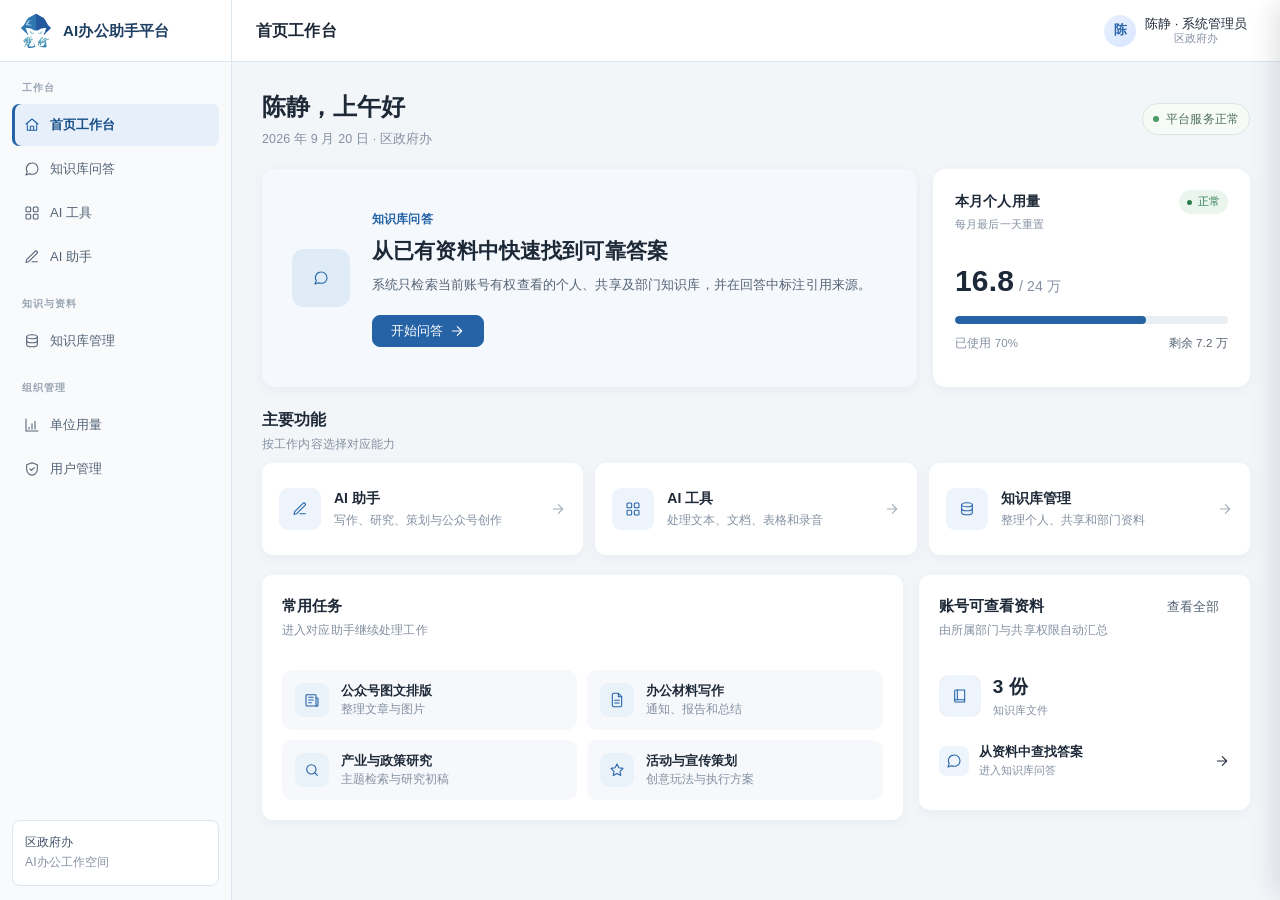
==== commit e3ad768c: "feat: publish formal AI office administration prototype" ====
--- a/docs/prototypes/index.html
+++ b/docs/prototypes/index.html
@@ -3,7 +3,7 @@
 <head>
 <meta charset="utf-8">
 <meta name="viewport" content="width=device-width,initial-scale=1">
-<title>AI办公助手平台 · 交互原型</title>
+<title>AI办公助手平台</title>
 <link rel="icon" type="image/svg+xml" href="./logo-梵行.svg">
 <style>
 /* ============ 设计 Token：专业蓝融合方案 ============ */
@@ -833,12 +833,9 @@
       <b>AI办公助手平台</b>
     </div>
     <nav class="nav" id="nav"></nav>
-    <div class="side-sp">
-      <div class="nav-t">最近会话</div>
-      <div id="recent"></div>
-    </div>
+    <div class="side-sp" aria-hidden="true"></div>
     <div class="side-ft">
-      <div class="tip">交互原型 · 示例数据<br>底层模型：豆包系列</div>
+      <div class="tip"><b>综合办公室</b><br>企业工作空间</div>
     </div>
   </aside>
   <div class="main">
@@ -886,7 +883,7 @@
   {id:'qa',    ic:'chat', t:'知识库问答'},
   {id:'tools', ic:'grid', t:'AI 工具', badge:'5'},
   {id:'assist',ic:'pen',  t:'AI 助手', badge:'6'},
-  {id:'kb',    ic:'db',   t:'知识库管控'}
+  {id:'kb',    ic:'db',   t:'知识库管理'}
 ];
 let RECENT=[
   {t:'综合服务改革微信推文', ic:'news', v:'wechat'},
@@ -929,7 +926,7 @@
 ];
 const ASSIST_SOON=[
   {t:'外部公众号持续监控', d:'需外部数据源、反爬与合规方案，本期采用用户主动导入已审定稿件', ic:'eye'},
-  {t:'Seedance 文章转视频', d:'将公众号文章转为短视频脚本与成片，后续版本评估', ic:'img'},
+  {t:'文章转视频', d:'将公众号文章转为短视频脚本与成片，后续版本评估', ic:'img'},
   {t:'政策一致性审核', d:'需稳定的上位法来源、版本管理和专业复核', ic:'scale'},
   {t:'保密与敏感信息审核', d:'涉及分级规则和审批责任，不由基础模型单独下结论', ic:'ban'},
   {t:'民生诉求自动答复', d:'需事实核验、政策依据与业务审批闭环后再上线', ic:'mail'}
@@ -1015,7 +1012,8 @@
 $('#nav').innerHTML=NAV.map(n=>`<button class="nav-i" data-v="${n.id}" title="${n.t}" aria-label="${n.t}" onclick="go('${n.id}')">
   ${ic(n.ic)}<span>${n.t}</span>${n.badge?`<span class="badge">${n.badge}</span>`:''}</button>`).join('');
 function renderRecent(){
-  $('#recent').innerHTML=RECENT.slice(0,10).map((r,i)=>`<div class="recent-row"><button class="recent-i" onclick="openRecent(${i})">
+  const host=$('#recent'); if(!host)return;
+  host.innerHTML=RECENT.slice(0,10).map((r,i)=>`<div class="recent-row"><button class="recent-i" onclick="openRecent(${i})">
     ${ic(r.ic,'ic ic-s')}<span>${r.t}</span></button><button class="recent-more" title="重命名或删除" onclick="editRecent(${i})">${ic('more','ic ic-s')}</button></div>`).join('');
 }
 function openRecent(i){
@@ -1070,10 +1068,10 @@
       </div>
     </div>
     <div class="ent-grid">
-      ${[['qa','chat','知识库问答','问政策、问制度、问办事流程，答案带原文出处'],
+      ${[['qa','chat','知识库问答','自动检索可访问的资料，支持连续提问与历史会话'],
          ['tools','grid','AI 工具','文本检查、文档速读、表格图表、OCR 与转写'],
          ['assist','pen','AI 助手','公众号图文排版、办公写作、政策研究、运营分析'],
-         ['kb','db','知识库管控','文档入库、解析状态、切片治理与使用情况通览']]
+         ['kb','db','知识库管理','个人、共享与部门资料整理，内容概览及使用统计']]
         .map(([v,i,t,d])=>`<button class="ent" onclick="go('${v}')">
           <span class="arw">${ic('arw','ic ic-s')}</span>
           <span class="eic">${ic(i,'ic ic-l')}</span>
@@ -1096,14 +1094,12 @@
         </div>
         <div class="sec-t" style="margin-top:22px">待你处理<span class="ln"></span></div>
         <div class="card"><div class="card-b" style="padding:14px">
-          <button class="todo" onclick="go('kb-docs',{f:'fail'})">
+          <button class="todo" onclick="KW.open('personal')">
             <span class="tdi" style="background:var(--err-l);color:var(--err)">${ic('warn')}</span>
-            <span class="tt"><b>${statusCount('fail')} 份文档解析失败</b><span>需要重新上传或转换格式后重试</span></span>
-            <span class="cnt" style="color:var(--err)">${statusCount('fail')}</span></button>
-          <button class="todo" onclick="go('kb-docs',{f:'parsing'})">
+            <span class="tt"><b>整理个人工作资料</b><span>按目录添加文件，查看摘要与详细概览</span></span></button>
+          <button class="todo" onclick="KW.open('dept')">
             <span class="tdi" style="background:var(--brand-l);color:var(--brand)">${ic('clock')}</span>
-            <span class="tt"><b>${statusCount('parsing')} 份文档正在解析</b><span>《2026 年第三季度全市经济运行分析会纪要》</span></span>
-            <span class="cnt" style="color:var(--brand)">${statusCount('parsing')}</span></button>
+            <span class="tt"><b>查看部门知识库</b><span>选择部门后管理团队共享的工作资料</span></span></button>
         </div></div>
       </div>
       <div>
@@ -1404,7 +1400,7 @@
 
 /* =============== 工具示例数据 =============== */
 function demoVisual(label,c1='#1856A7',c2='#6B4FA8'){
-  const svg=`<svg xmlns="http://www.w3.org/2000/svg" width="1000" height="560" viewBox="0 0 1000 560"><defs><linearGradient id="g" x1="0" y1="0" x2="1" y2="1"><stop stop-color="${c1}"/><stop offset="1" stop-color="${c2}"/></linearGradient></defs><rect width="1000" height="560" fill="url(#g)"/><circle cx="810" cy="105" r="170" fill="white" opacity=".1"/><path d="M0 410 C180 320 300 500 470 405 S760 330 1000 430 V560 H0Z" fill="white" opacity=".13"/><path d="M40 465 H960" stroke="white" opacity=".32"/><text x="55" y="88" fill="white" opacity=".78" font-size="20" font-family="Arial,sans-serif">新媒体 · 示例视觉</text><text x="55" y="285" fill="white" font-size="58" font-weight="700" font-family="Arial,'Microsoft YaHei',sans-serif">${label}</text><text x="58" y="334" fill="white" opacity=".82" font-size="25" font-family="Arial,'Microsoft YaHei',sans-serif">让服务更简单，让办事更高效</text></svg>`;
+  const svg=`<svg xmlns="http://www.w3.org/2000/svg" width="1000" height="560" viewBox="0 0 1000 560"><defs><linearGradient id="g" x1="0" y1="0" x2="1" y2="1"><stop stop-color="${c1}"/><stop offset="1" stop-color="${c2}"/></linearGradient></defs><rect width="1000" height="560" fill="url(#g)"/><circle cx="810" cy="105" r="170" fill="white" opacity=".1"/><path d="M0 410 C180 320 300 500 470 405 S760 330 1000 430 V560 H0Z" fill="white" opacity=".13"/><path d="M40 465 H960" stroke="white" opacity=".32"/><text x="55" y="88" fill="white" opacity=".78" font-size="20" font-family="Arial,sans-serif">新媒体 · 视觉设计</text><text x="55" y="285" fill="white" font-size="58" font-weight="700" font-family="Arial,'Microsoft YaHei',sans-serif">${label}</text><text x="58" y="334" fill="white" opacity=".82" font-size="25" font-family="Arial,'Microsoft YaHei',sans-serif">让服务更简单，让办事更高效</text></svg>`;
   return 'data:image/svg+xml;charset=utf-8,'+encodeURIComponent(svg);
 }
 const TDEMO={
@@ -1536,7 +1532,7 @@
     <p style="font-size:12.5px;color:var(--text-3);margin-top:18px;padding-top:12px;border-top:1px solid var(--border-2)">
       识别字数 386 字 · 平均置信度 98.2% · 有 1 处低置信度已用下划线标出，建议人工核对</p></div>`,
    `<div class="empty"><span class="eic">${ic('img','ic ic-l')}</span>
-     <h4>原图对照</h4><p>正式环境中此处并排显示扫描原图与识别结果，支持逐段对照校验。<br>原型阶段不加载真实扫描件。</p></div>`][i]
+     <h4>原图对照</h4><p>选择扫描件后，这里将并排显示原图与识别结果，支持逐段对照校验。</p></div>`][i]
  },
  asr:{
   file:{n:'全市经济运行分析会（2026-08-18）.m4a', sz:'42.8 MB · 时长 58 分 12 秒', ic:'audio', c:'p'},
@@ -1569,7 +1565,7 @@
 
 /* =============== P04 文本型工作台 =============== */
 let wbState={done:false};
-function wbActions(id){return `<button class="btn sm" onclick="copyFrom('#wbOut')">${ic('copy','ic ic-s')}复制</button><button class="btn sm" onclick="toast('原型阶段不生成真实文件','warn')">${ic('dl','ic ic-s')}下载</button><button class="btn sm" onclick="wbRun('${id}')">${ic('refresh','ic ic-s')}重新生成</button>`;}
+function wbActions(id){return `<button class="btn sm" onclick="copyFrom('#wbOut')">${ic('copy','ic ic-s')}复制</button><button class="btn sm" onclick="copyFrom('#wbOut')">${ic('dl','ic ic-s')}导出内容</button><button class="btn sm" onclick="wbRun('${id}')">${ic('refresh','ic ic-s')}重新生成</button>`;}
 ROUTES['tool-text']={
   nav:'tools', crumb:c=>backCrumb('tools','AI 工具',c.tool.t),
   html:c=>{
@@ -1577,15 +1573,15 @@
     return `<div class="wb">
       <div class="wb-l">
         <div class="wb-h">${ic(c.tool.ic)}<h3>${c.tool.t}</h3>
-          <div class="rt"><button class="btn sm gho" onclick="fillDemo()">填入示例文本</button></div></div>
+          <div class="rt"><button class="btn sm gho" onclick="fillDemo()">载入常用文本</button></div></div>
         <div class="wb-b">
           <div class="fld"><label>待处理文本<span class="req">*</span></label>
             <textarea class="ta" id="wbIn" rows="13" placeholder="${d.ph}"></textarea></div>
           ${d.params.map(([n,o],i)=>`<div class="fld"><label>${n}</label>
             <select class="sel" id="p${i}">${o.split('|').map(v=>`<option>${v}</option>`).join('')}</select></div>`).join('')}
           <div class="fld"><label>或上传文件</label>
-            <div class="drop" onclick="toast('原型阶段不处理真实文件，请使用示例文本')" style="padding:20px">
-              <b style="font-size:13px">文件导入说明</b>
+            <div class="drop" onclick="toast('请将文件内容复制到上方文本框')" style="padding:20px">
+              <b style="font-size:13px">文件导入</b>
               <p style="margin-top:3px">支持 Word、TXT，不超过 20 MB</p></div></div>
         </div>
         <div class="wb-f">
@@ -1609,12 +1605,12 @@
 function wbReset(){wbState.done=false;viewRevision++; $('#wbOut').innerHTML=wbEmpty(); $('#wbActs').innerHTML='';const b=$('#wbRun');b.disabled=false;b.innerHTML=ic('polish','ic ic-s')+'开始处理';}
 function fillDemo(){
   const t=ctx.tool, d=TDEMO[t.id];
-  wbReset(); $('#wbIn').value=d.input; toast('已填入示例文本','ok');
+  wbReset(); $('#wbIn').value=d.input; toast('已载入常用文本','ok');
 }
 async function wbRun(id){
   const active=beginAction();
   const inp=$('#wbIn');
-  if(!inp.value.trim()) return toast('请先填入待处理文本，可点击右上角「填入示例文本」','warn');
+  if(!inp.value.trim()) return toast('请先填入待处理文本，可点击右上角「载入常用文本」','warn');
   const b=$('#wbRun'); b.disabled=true; b.innerHTML='<span class="spin"></span>正在处理…';
   const running={text:'确定性规则与模型正在协同检查…',align:'公文版式规则引擎正在校验…',spell:'规则词库与豆包模型正在协同检查…',polish:'豆包文本模型正在润色…'}[id]||'正在处理…';
   $('#wbOut').innerHTML=`<div style="padding:8px 0">
@@ -1633,7 +1629,7 @@
 let ftTab=0, ftLoaded=false;
 const ftFiles={};
 function ftAccept(id){return {read:'.pdf,.doc,.docx,.txt',data:'.xlsx,.xls,.csv',ocr:'.png,.jpg,.jpeg,.webp,.pdf',asr:'.mp3,.wav,.m4a'}[id];}
-function ftChoose(files){const f=files?.[0],id=ctx.tool.id;if(!f)return;const ext='.'+f.name.split('.').pop().toLowerCase();if(!ftAccept(id).split(',').includes(ext)||!f.size||f.size>50*1024*1024)return toast('格式不支持、文件为空或超过 50 MB，请重新选择','warn');ftFiles[id]={...TDEMO[id].file,n:f.name,sz:'已选择文件 · 处理结果为演示数据'};ftLoaded=true;ftDone=false;ftTab=0;render();toast('已选择文件，原型不解析真实内容','ok');}
+function ftChoose(files){const f=files?.[0],id=ctx.tool.id;if(!f)return;const ext='.'+f.name.split('.').pop().toLowerCase();if(!ftAccept(id).split(',').includes(ext)||!f.size||f.size>50*1024*1024)return toast('格式不支持、文件为空或超过 50 MB，请重新选择','warn');ftFiles[id]={...TDEMO[id].file,n:f.name,sz:'已选择文件 · '+Math.max(1,Math.round(f.size/1024))+' KB'};ftLoaded=true;ftDone=false;ftTab=0;render();toast('文件已选择','ok');}
 ROUTES['tool-file']={
   nav:'tools', crumb:c=>backCrumb('tools','AI 工具',c.tool.t),
   html:c=>{
@@ -1645,7 +1641,7 @@
           <div class="fld"><label>上传文件<span class="req">*</span></label>
             <input type="file" id="ftInput" accept="${ftAccept(c.tool.id)}" hidden onchange="ftChoose(this.files);this.value=''"><button class="btn sm" style="margin-bottom:8px" onclick="$('#ftInput').click()">${ftLoaded?'替换文件':'选择本地文件'}</button><div id="ftDrop">${ftLoaded?ftFile(d):`<div class="drop" onclick="ftPick()">
               <span class="dic">${ic('up','ic ic-l')}</span>
-              <b>点击载入示例文件</b><p>${d.drop}</p></div>`}</div></div>
+              <b>选择待处理文件</b><p>${d.drop}</p></div>`}</div></div>
           ${d.params.map(([n,o],i)=>`<div class="fld"><label>${n}</label>
             <select class="sel">${o.split('|').map(v=>`<option>${v}</option>`).join('')}</select></div>`).join('')}
         </div>
@@ -1671,7 +1667,7 @@
     <span class="fi"><b>${esc(f.n)}</b><span>${esc(f.sz)}</span></span>
     <button class="aicon" onclick="ftRemove()" title="移除">${ic('x','ic ic-s')}</button></div>`;
 }
-function ftPick(){delete ftFiles[ctx.tool.id];ftLoaded=true;ftDone=false;ftTab=0;render();toast('已载入示例文件；处理结果使用演示数据','ok');}
+function ftPick(){const input=$('#ftInput');if(input)input.click();}
 function ftRemove(){delete ftFiles[ctx.tool.id];ftLoaded=false;ftDone=false;ftTab=0;render();toast('文件及对应结果已移除','ok');}
 function ftSwitch(i,id){
   if(!ftDone) return toast('请先处理文件','warn');
@@ -1681,7 +1677,7 @@
 let ftDone=false;
 async function ftRun(id){
   const active=beginAction();
-  if(!ftLoaded) return toast('请先上传文件，可点击上传区载入示例文件','warn');
+  if(!ftLoaded) return toast('请先选择待处理文件','warn');
   const b=$('#ftRun'); b.disabled=true; b.innerHTML='<span class="spin"></span>处理中…';
   const steps={
     read:['文档解析服务正在提取内容…','正在识别标题与段落层级…','豆包文本模型正在生成摘要…'],
@@ -1795,7 +1791,7 @@
       </div></div>
       <div class="research-note">${ic('shield','ic ic-s')}<span>系统负责搜集材料，并在成稿前展示来源。规划目标、历史数据和分析判断会分开标注；无法确认的事实不写入正文。</span></div>
     </div></div>
-    <div style="display:flex;gap:10px;margin-top:16px"><button class="btn lg" onclick="loadResearchSample()">恢复会议命题示例</button><button class="btn pri lg" id="researchRun" style="flex:1" onclick="startResearch()">${ic('search','ic ic-s')}检索资料并生成研究初稿</button></div>
+    <div style="display:flex;gap:10px;margin-top:16px"><button class="btn lg" onclick="loadResearchSample()">恢复默认命题</button><button class="btn pri lg" id="researchRun" style="flex:1" onclick="startResearch()">${ic('search','ic ic-s')}检索资料并生成研究初稿</button></div>
   </div>`;
 }
 function loadResearchSample(){
@@ -1868,13 +1864,13 @@
       </div>
       <div class="plan-rule">${ic('shield','ic ic-s')}<span>模型可创作栏目名称、内容产品、互动玩法和传播节奏；会议时间、人员、责任单位、统计数据和政治表述只使用用户确认的信息。</span></div>
     </div></div>
-    <div style="display:flex;gap:10px;margin-top:16px"><button class="btn lg" onclick="loadPlanSample()">恢复结构示例</button><button class="btn pri lg" id="planRun" style="flex:1" onclick="startPlanIdeation()">${ic('star','ic ic-s')}生成创意玩法方向</button></div>
+    <div style="display:flex;gap:10px;margin-top:16px"><button class="btn lg" onclick="loadPlanSample()">恢复默认结构</button><button class="btn pri lg" id="planRun" style="flex:1" onclick="startPlanIdeation()">${ic('star','ic ic-s')}生成创意玩法方向</button></div>
   </div>`;
 }
 function loadPlanSample(){
   const d=AFORM.plan;
   d.f.forEach((x,i)=>{const el=$('#af'+i);if(el)el.value=x[2].split('|')[0];});
-  toast('已恢复重点会议宣传任务示例','ok');
+  toast('已恢复默认宣传任务','ok');
 }
 async function startPlanIdeation(){
   const active=beginAction();
@@ -2018,7 +2014,7 @@
   <p class="research-summary">“中国网谷”的含义，正在从一座国家网安基地，延伸为一种新的区域发展组织方式：以科技创新提升产业，以产业更新带动城市，以枢纽开放连接更大的市场。对东西湖而言，“十五五”真正的考题，不只是完成几个总量指标，而是能否形成传统产业持续焕新、新兴产业加速成势、未来产业不断破题的内生能力。</p>
   <div class="research-sources"><b>公开资料来源（点击查看原文）</b><ol>
     ${RESEARCH_SOURCES.map((s,i)=>`<li><a href="${s.u}" target="_blank" rel="noopener">[${i+1}] ${s.n}</a>｜${s.m}</li>`).join('')}
-  </ol><div>说明：本文为产品演示范文；规划目标按公开资料表述，历史数据已注明口径，分析判断仍需编辑人员终审。</div></div>
+  </ol><div>说明：规划目标按公开资料表述，历史数据已注明口径，分析判断仍需编辑人员终审。</div></div>
 </div>`;
 const DRAFT=`<div class="ti">市政府办公室关于开展 2026 年<br>安全生产大检查的通知</div>
 <div class="sub">市府办发〔2026〕47 号</div>
@@ -2123,7 +2119,7 @@
   flowState.draft={assistantId:a.id,payload:isPlan?planState.brief||{}:{},useKb:!(isResearch||isPlan),handoff:null,sourceCount:isResearch?RESEARCH_SOURCES.length:0,
     sources:isResearch?RESEARCH_SOURCES:[],planDirections:isPlan?planState.selected.map(i=>planState.directions[i].n):[],title:built.title,html:built.html,version:1};
   wMsgs=isResearch?[
-    {r:'a',t:`已恢复“东西湖十五五”研究示例，共核验 <b>${RESEARCH_SOURCES.length} 个政府公开来源</b>。`},
+    {r:'a',t:`已恢复“东西湖十五五”研究内容，共核验 <b>${RESEARCH_SOURCES.length} 个政府公开来源</b>。`},
     {r:'a',t:'右侧为可编辑范文，规划目标、历史数据和分析判断已分别标注。'}
   ]:isPlan?[
     {r:'a',t:`已恢复活动宣传方案，创意主线为 <b>${flowState.draft.planDirections.join('＋')}</b>。`},
@@ -2158,7 +2154,7 @@
           <button class="btn sm" onclick="runDraftCheck()">${ic('shield','ic ic-s')}${isResearch?'来源与事实检查':isPlan?'方案完整性检查':'输出前检查'}</button>
           <span class="wc" id="wc">正文 512 字</span>
           <button class="btn sm" onclick="copyFrom('#paper')">${ic('copy','ic ic-s')}复制</button>
-          <button class="btn sm pri" onclick="toast('原型阶段不生成真实文件','warn')">${ic('dl','ic ic-s')}导出 Word</button>
+          <button class="btn sm pri" onclick="copyFrom('.paper')">${ic('dl','ic ic-s')}导出内容</button>
         </div>
         <div class="editor"><div class="paper" id="paper" contenteditable="true" spellcheck="false">${d.html}</div></div>
       </div>
@@ -2289,9 +2285,9 @@
 };
 function wxDemoImages(reset=false){
   const imgs=[
-    {id:'wx-d1',name:'调研接待实拍图.jpg',src:demoVisual('调研接待实拍图','#1856A7','#43A6C6'),from:'演示占位 · 正式使用需替换为已确认实拍图'},
-    {id:'wx-d2',name:'座谈交流实拍图.jpg',src:demoVisual('座谈交流实拍图','#123F7B','#6B4FA8'),from:'演示占位 · 正式使用需替换为已确认实拍图'},
-    {id:'wx-d3',name:'团队交流实拍图.jpg',src:demoVisual('团队交流实拍图','#2E7D4F','#43A6C6'),from:'演示占位 · 正式使用需替换为已确认实拍图'}
+    {id:'wx-d1',name:'调研接待实拍图.jpg',src:demoVisual('调研接待实拍图','#1856A7','#43A6C6'),from:'素材库图片 · 发布前确认使用范围'},
+    {id:'wx-d2',name:'座谈交流实拍图.jpg',src:demoVisual('座谈交流实拍图','#123F7B','#6B4FA8'),from:'素材库图片 · 发布前确认使用范围'},
+    {id:'wx-d3',name:'团队交流实拍图.jpg',src:demoVisual('团队交流实拍图','#2E7D4F','#43A6C6'),from:'素材库图片 · 发布前确认使用范围'}
   ];
   if(reset){wxState.images.forEach(x=>{if(x.src.startsWith('blob:'))URL.revokeObjectURL(x.src);});wxReleaseRemoved();}
   wxState.images=(reset?imgs:[...wxState.images,...imgs.filter(x=>!wxState.images.some(y=>y.id===x.id))]).slice(0,12);
@@ -2427,7 +2423,7 @@
 async function wxApprovedPick(files){
   const f=files?.[0];if(!f)return;
   if(!/\.(docx?|pdf|txt|md)$/i.test(f.name)||!f.size||f.size>20*1024*1024)return toast('请选择 20 MB 以内的 Word、PDF、TXT 或 Markdown 文件','warn');
-  if(!/\.(txt|md)$/i.test(f.name)){toast('此 Demo 尚不解析 Word/PDF，请复制审定正文粘贴到下方；原稿未被替换','warn');return;}
+  if(!/\.(txt|md)$/i.test(f.name)){toast('当前请将 Word/PDF 中的审定正文复制到下方；原稿未被替换','warn');return;}
   const active=beginAction();
   try{const text=await f.text();if(!active())return;if(!text.trim())return toast('文件中没有可读取的正文','warn');wxInvalidateSource(text);wxState.documentName=f.name;render();toast('已读取文本，请确认正文','ok');}catch{toast('文件读取失败，请重试或直接粘贴正文','err');}
 }
@@ -2463,10 +2459,10 @@
 }
 function wxStoryStyle(id){wxState.storyStyle=id;wxState.storyApproved=false;render();toast(id==='soft3d'?'已选择轻 3D 动漫':'已选择扁平叙事插画','ok');}
 function wxStoryRegenerate(confirmed=false){if(!confirmed&&Object.keys(wxState.storyEdits).length){return openDlg('<div class="pnl-h"><h3>更换草图？</h3></div><div class="pnl-b">当前手动编辑的对白将被替换，原始正文不受影响。</div><div class="pnl-f"><button class="btn" onclick="closeAll()">保留当前草图</button><button class="btn pri" onclick="closeAll();wxStoryRegenerate(true)">确认更换</button></div>',460);}wxState.storyRound++;wxState.storyApproved=false;wxState.storyEdits={};render();toast('已重新生成一版草图节奏，原文未改动','ok');}
-function wxStoryApprove(){if(wxStoryScenes().some(x=>!x.title.trim()||!x.beat.trim()))return toast('请补全每一幕的标题与对白','warn');wxState.storyApproved=true;wxState.storySnapshot=wxStorySignature();render();toast(wxCanShowStory()?'已载入与原始示例版本对应的实测效果稿':'草图已确认；当前为静态 Demo，尚未提交模型生成','ok');}
+function wxStoryApprove(){if(wxStoryScenes().some(x=>!x.title.trim()||!x.beat.trim()))return toast('请补全每一幕的标题与对白','warn');wxState.storyApproved=true;wxState.storySnapshot=wxStorySignature();render();toast(wxCanShowStory()?'已进入长图效果稿':'草图已确认，画面等待生成','ok');}
 function wxStoryOptions(){
   const scenes=wxStoryScenes(), fit=wxState.verifiedDemo?'高':'中';
-  return `<div class="story-fit"><b>AI 适配判断：${fit}</b><span>${wxState.verifiedDemo?'文章具备“来访—业务场景—五大方案—产业协同—真实业务”的完整叙事线；虚构角色不代表真实人物。':'当前文章可转为连续故事，但虚构角色不代表真实人物；发布前需逐镜确认事实、地标和字幕。'}</span></div><div class="story-config"><span>连续画风 · 同一角色设定贯穿全部分镜</span><button class="motion-choice ${wxState.storyStyle==='soft3d'?'on':''}" onclick="wxStoryStyle('soft3d')">轻 3D 动漫</button><button class="motion-choice ${wxState.storyStyle==='flat'?'on':''}" onclick="wxStoryStyle('flat')">扁平插画</button></div><div class="storyboard">${scenes.map((x,i)=>`<div class="story-shot"><i>${String(i+1).padStart(2,'0')}</i><b>${esc(x.beat)}</b><span>${esc(x.src)}</span></div>`).join('')}</div><div class="story-models"><span>Seedream · 图字一体生成</span><span>OCR · 确认文本核验</span><span>Seedance · 完整动效随成稿呈现</span></div><div class="visual-note">先确认可编辑草图与文字，再提交图字一体生成；成图后改字需要重新生成对应画面。</div><div class="story-actions"><button class="btn sm" onclick="wxStoryRegenerate()">${ic('refresh','ic ic-s')}换一版草图</button><button class="btn sm pri" onclick="wxStoryApprove()">${wxState.storyApproved?ic('check','ic ic-s')+'草图已确认':ic('polish','ic ic-s')+'确认文本并生成'}</button></div>`;
+  return `<div class="story-fit"><b>故事适配度：${fit}</b><span>${wxState.verifiedDemo?'文章具备“来访—业务场景—五大方案—产业协同—真实业务”的完整叙事线；虚构角色不代表真实人物。':'当前文章可转为连续故事，但虚构角色不代表真实人物；发布前需逐镜确认事实、地标和字幕。'}</span></div><div class="story-config"><span>连续画风 · 同一角色设定贯穿全部分镜</span><button class="motion-choice ${wxState.storyStyle==='soft3d'?'on':''}" onclick="wxStoryStyle('soft3d')">轻 3D 动漫</button><button class="motion-choice ${wxState.storyStyle==='flat'?'on':''}" onclick="wxStoryStyle('flat')">扁平插画</button></div><div class="storyboard">${scenes.map((x,i)=>`<div class="story-shot"><i>${String(i+1).padStart(2,'0')}</i><b>${esc(x.beat)}</b><span>${esc(x.src)}</span></div>`).join('')}</div><div class="story-models"><span>文本可编辑</span><span>确认后生成完整画面</span><span>成稿后校对文字</span><span>轻动效随成稿呈现</span></div><div class="visual-note">先确认可编辑草图与文字，再生成图字一体画面；成图后改字需要重新生成对应画面。</div><div class="story-actions"><button class="btn sm" onclick="wxStoryRegenerate()">${ic('refresh','ic ic-s')}换一版草图</button><button class="btn sm pri" onclick="wxStoryApprove()">${wxState.storyApproved?ic('check','ic ic-s')+'草图已确认':ic('polish','ic ic-s')+'确认文本并生成'}</button></div>`;
 }
 function wxGallery(){
   if(!wxState.images.length) return `<div class="empty" style="padding:28px 16px"><span class="eic">${ic('img','ic ic-l')}</span><h4>还没有已确认图片</h4><p>请上传经过用户确认的实拍图，系统只负责安排位置和样式</p></div>`;
@@ -2498,12 +2494,12 @@
     <div class="phase-note" style="margin-top:14px">${ic('info','ic ic-s')}<span>${wxState.outputMode==='story'?'故事长图是基于审定正文生成的衍生表达：先审分镜和字幕，再生成动漫画面；所有事实仍以原文为准，AI 画面必须显式标注。':'模型负责标题、排版基调和非事实型装饰素材；正文、事实和实拍图片不修改。需要时可生成抽象背景、标题装饰和章节图形，但不生成“假现场照片”。'}</span></div>
   </div><div class="pnl-f"><button class="btn" onclick="wxGo(1)">替换原文或图片</button><button class="btn" onclick="wxCopyLayout()">${ic('copy','ic ic-s')}复制排版结果</button><button class="btn pri" onclick="toast('此 Demo 尚未接入素材包导出；可复制文字继续处理','warn')">${ic('dl','ic ic-s')}导出排版素材包</button></div></div>`;
 }
-function wxStoryDraftEditor(){const scenes=wxStoryScenes();return `<div class="story-fit"><b>先确认草图</b><span>这里的标题与对白均可编辑；点击“确认并生成”后，Seedream 才会按确认文本生成图字一体画面。</span></div><div class="story-config"><span>草图画风</span><button class="motion-choice ${wxState.storyStyle==='soft3d'?'on':''}" onclick="wxStoryStyle('soft3d')">轻 3D 动漫</button><button class="motion-choice ${wxState.storyStyle==='flat'?'on':''}" onclick="wxStoryStyle('flat')">扁平插画</button></div><div class="story-draft-grid">${scenes.map((x,i)=>`<div class="story-draft-card"><div class="draft-no">SCENE ${String(i+1).padStart(2,'0')} · ${esc(x.src)}</div><label>画面标题</label><input id="wxStory-${i}-title" class="inp" value="${esc(x.title)}" oninput="wxStoryEdit(${i},'title',this.value)"><label>画面对白 / 说明</label><textarea id="wxStory-${i}-beat" class="ta" rows="2" oninput="wxStoryEdit(${i},'beat',this.value)">${esc(x.beat)}</textarea></div>`).join('')}</div><div class="story-models"><span>草图阶段 · 文本可编辑</span><span>Seedream · 确认后图字一体生成</span><span>OCR · 成图后逐字核验</span><span>Seedance · 完整动效随成稿呈现</span></div>${wxState.storyApproved?`<div class="story-status">${ic('check','ic ic-s')}<span>草图文本已确认。仅原始示例可查看已有成图；修改后的版本需接入模型重新生成，不会复用旧图。</span></div>`:''}<div class="story-actions"><button class="btn sm" onclick="wxStoryRegenerate()">${ic('refresh','ic ic-s')}换一版草图</button>${wxState.storyApproved?`<button class="btn sm" onclick="wxStoryBack()">返回修改草图</button>`:`<button class="btn sm pri" onclick="wxStoryApprove()">${ic('polish','ic ic-s')}确认文本并生成成稿</button>`}</div>`;}
+function wxStoryDraftEditor(){const scenes=wxStoryScenes();return `<div class="story-fit"><b>先确认草图</b><span>这里的标题与对白均可编辑；点击“确认并生成”后，系统会按确认文本生成图字一体画面。</span></div><div class="story-config"><span>草图画风</span><button class="motion-choice ${wxState.storyStyle==='soft3d'?'on':''}" onclick="wxStoryStyle('soft3d')">轻 3D 动漫</button><button class="motion-choice ${wxState.storyStyle==='flat'?'on':''}" onclick="wxStoryStyle('flat')">扁平插画</button></div><div class="story-draft-grid">${scenes.map((x,i)=>`<div class="story-draft-card"><div class="draft-no">SCENE ${String(i+1).padStart(2,'0')} · ${esc(x.src)}</div><label>画面标题</label><input id="wxStory-${i}-title" class="inp" value="${esc(x.title)}" oninput="wxStoryEdit(${i},'title',this.value)"><label>画面对白 / 说明</label><textarea id="wxStory-${i}-beat" class="ta" rows="2" oninput="wxStoryEdit(${i},'beat',this.value)">${esc(x.beat)}</textarea></div>`).join('')}</div><div class="story-models"><span>草图阶段 · 文本可编辑</span><span>确认后生成完整画面</span><span>成稿后逐字核验</span><span>轻动效随成稿呈现</span></div>${wxState.storyApproved?`<div class="story-status">${ic('check','ic ic-s')}<span>草图文本已确认。已有成稿可以直接查看；修改后的版本将重新生成对应画面，不会复用旧图。</span></div>`:''}<div class="story-actions"><button class="btn sm" onclick="wxStoryRegenerate()">${ic('refresh','ic ic-s')}换一版草图</button>${wxState.storyApproved?`<button class="btn sm" onclick="wxStoryBack()">返回修改草图</button>`:`<button class="btn sm pri" onclick="wxStoryApprove()">${ic('polish','ic ic-s')}确认文本并生成成稿</button>`}</div>`;}
 function wxStage(){
-  if(wxState.step===1)return `<div class="card"><div class="card-h">${ic('grid')}<h3>先确定成稿路径与风格</h3><span class="tag g" style="margin-left:auto">正文与实拍图不改写</span></div><div class="card-b"><div class="wx-setup-block"><div class="wx-work-title"><b>1. 本次要生成什么</b><span>选定后进入对应流程</span></div>${wxOutputModes()}</div><div class="wx-setup-block"><div class="wx-work-title"><b>2. 本次公众号视觉气质</b><span>后续方案都围绕该方向生成</span></div>${wxIntentOptions()}</div><div class="wx-setup-block"><div class="wx-work-title"><b>3. 导入已审定素材</b><span>紧凑展示，不占用首屏主体</span></div><div class="compact-upload"><div class="compact-upload-box"><b>审定文稿</b><input id="wxApprovedFile" type="file" accept=".doc,.docx,.pdf,.txt,.md" hidden onchange="wxApprovedPick(this.files);this.value=''"><div class="source-action"><button class="btn sm" onclick="$('#wxApprovedFile').click()">${ic('up','ic ic-s')}选择文件</button><span>${wxState.documentName?esc(wxState.documentName):'也可粘贴正文'}</span></div></div><div class="compact-upload-box" ondragover="event.preventDefault()" ondrop="event.preventDefault();wxUpload(event.dataTransfer.files)"><b>确认实拍图 · ${wxState.images.length} 张</b><input id="wxImageInput" type="file" accept="image/png,image/jpeg,image/webp" multiple hidden onchange="wxUpload(this.files);this.value=''"><div class="source-action"><button class="btn sm" onclick="$('#wxImageInput').click()">${ic('img','ic ic-s')}上传图片</button><span>可拖入图片 · 最多 12 张，单张 20 MB</span></div></div></div><div class="fld" style="margin-top:10px"><textarea class="ta" id="wxApprovedText" rows="6" placeholder="粘贴已经审核确认的公众号正文…" oninput="wxInvalidateSource(this.value)">${esc(wxState.approvedText)}</textarea></div>${wxCompactImages()}</div></div><div class="pnl-f"><button class="btn" onclick="wxLoadMaterialDemo()">载入客户场景示例</button><button class="btn pri" id="wxGenerate" onclick="wxGenerateArticle()">${ic('polish','ic ic-s')}${wxState.outputMode==='story'?'生成可编辑长图草图':'进入图文排版'}</button></div></div>`;
+  if(wxState.step===1)return `<div class="card"><div class="card-h">${ic('grid')}<h3>先确定成稿路径与风格</h3><span class="tag g" style="margin-left:auto">正文与实拍图不改写</span></div><div class="card-b"><div class="wx-setup-block"><div class="wx-work-title"><b>1. 本次要生成什么</b><span>选定后进入对应流程</span></div>${wxOutputModes()}</div><div class="wx-setup-block"><div class="wx-work-title"><b>2. 本次公众号视觉气质</b><span>后续方案都围绕该方向生成</span></div>${wxIntentOptions()}</div><div class="wx-setup-block"><div class="wx-work-title"><b>3. 导入已审定素材</b><span>紧凑展示，不占用首屏主体</span></div><div class="compact-upload"><div class="compact-upload-box"><b>审定文稿</b><input id="wxApprovedFile" type="file" accept=".doc,.docx,.pdf,.txt,.md" hidden onchange="wxApprovedPick(this.files);this.value=''"><div class="source-action"><button class="btn sm" onclick="$('#wxApprovedFile').click()">${ic('up','ic ic-s')}选择文件</button><span>${wxState.documentName?esc(wxState.documentName):'也可粘贴正文'}</span></div></div><div class="compact-upload-box" ondragover="event.preventDefault()" ondrop="event.preventDefault();wxUpload(event.dataTransfer.files)"><b>确认实拍图 · ${wxState.images.length} 张</b><input id="wxImageInput" type="file" accept="image/png,image/jpeg,image/webp" multiple hidden onchange="wxUpload(this.files);this.value=''"><div class="source-action"><button class="btn sm" onclick="$('#wxImageInput').click()">${ic('img','ic ic-s')}上传图片</button><span>可拖入图片 · 最多 12 张，单张 20 MB</span></div></div></div><div class="fld" style="margin-top:10px"><textarea class="ta" id="wxApprovedText" rows="6" placeholder="粘贴已经审核确认的公众号正文…" oninput="wxInvalidateSource(this.value)">${esc(wxState.approvedText)}</textarea></div>${wxCompactImages()}</div></div><div class="pnl-f"><button class="btn" onclick="wxLoadMaterialDemo()">载入已有素材</button><button class="btn pri" id="wxGenerate" onclick="wxGenerateArticle()">${ic('polish','ic ic-s')}${wxState.outputMode==='story'?'生成可编辑长图草图':'进入图文排版'}</button></div></div>`;
   const selected=wxState.titleCandidates[wxState.titleIndex];
-  if(wxState.outputMode==='story')return `<div class="card"><div class="card-h">${ic('align')}<h3>故事长图草图确认</h3><span class="tag ${wxState.storyApproved?'g':'y'}" style="margin-left:auto">${wxState.storyApproved?(wxCanShowStory()?'示例成图':'已确认 · 待接入生成'):'文本可编辑'}</span></div><div class="card-b">${wxStoryDraftEditor()}${wxCompactSource()}<div class="phase-note" style="margin-top:12px">${ic('info','ic ic-s')}<span>最终成稿采用图字一体生成。草图阶段可自由修改标题和对白；成图后的文字修改需要重新生成对应画面，并通过 OCR 与确认稿逐字比对。</span></div></div><div class="pnl-f"><button class="btn" onclick="wxGo(1)">返回修改素材与风格</button><button class="btn pri" onclick="toast('此 Demo 尚未接入长图导出，未生成下载文件','warn')">${ic('dl','ic ic-s')}导出长图成稿</button></div></div>`;
-  return `<div class="card"><div class="card-h">${ic('align')}<h3>图文排版确认</h3><span class="tag g" style="margin-left:auto">优先展示可交互内容</span></div><div class="card-b"><div class="wx-work-title"><b>1. 大标题</b><span>基于原文提炼，可人工修改</span></div>${wxTitleChoices()}<div class="fld" style="margin-top:8px"><input class="inp" value="${esc(wxState.articleTitle)}" oninput="wxEditTitle(this.value)"><div class="title-source" id="wxTitleSource"><b>当前依据：</b>${selected?esc(selected.src):'标题已人工修改，请确认与原文含义一致。'}</div></div><div class="wx-work-section"><div class="wx-work-title"><b>2. 小标题</b><span>只调整表达与层级，不改正文事实</span></div><div class="section-editor">${wxState.sectionTitles.map((x,i)=>`<div class="section-edit"><label>小标题 ${i+1}</label><input class="inp" value="${esc(x)}" oninput="wxEditSection(${i},this.value)"></div>`).join('')}</div></div><div class="wx-work-section"><div class="wx-work-title"><b>3. 文章专属视觉方向</b><span>已按首屏选择的气质生成</span></div>${wxVisualChoices()}<div class="visual-brief"><input class="inp" id="wxVisualBrief" oninput="wxState.visualBrief=this.value" value="${esc(wxState.visualBrief)}" placeholder="继续微调，例如减少科技蓝、增加留白…"><button class="btn sm" onclick="wxRegenerateVisuals(false)">按反馈调整</button></div></div><div class="wx-work-section"><div class="wx-work-title"><b>4. 首图与版式组件</b><span>实拍图只裁切、叠色和排字</span></div>${wxCoverOptions()}<details class="source-fold"><summary>展开局部版式组件 · 当前 ${wxState.modules.length} 项</summary><div class="source-fold-body">${wxStyleLibrary()}</div></details></div>${wxCompactSource()}</div><div class="pnl-f"><button class="btn" onclick="wxGo(1)">返回修改素材与风格</button><button class="btn" onclick="wxCopyLayout()">${ic('copy','ic ic-s')}复制文字</button><button class="btn pri" onclick="toast('此 Demo 尚未接入素材包导出；可复制文字继续处理','warn')">${ic('dl','ic ic-s')}导出图文成稿</button></div></div>`;
+  if(wxState.outputMode==='story')return `<div class="card"><div class="card-h">${ic('align')}<h3>故事长图草图确认</h3><span class="tag ${wxState.storyApproved?'g':'y'}" style="margin-left:auto">${wxState.storyApproved?(wxCanShowStory()?'长图成稿':'已确认 · 画面待更新'):'文本可编辑'}</span></div><div class="card-b">${wxStoryDraftEditor()}${wxCompactSource()}<div class="phase-note" style="margin-top:12px">${ic('info','ic ic-s')}<span>最终成稿采用图字一体生成。草图阶段可自由修改标题和对白；成图后的文字修改需要重新生成对应画面，并与确认稿逐字比对。</span></div></div><div class="pnl-f"><button class="btn" onclick="wxGo(1)">返回修改素材与风格</button><button class="btn pri" onclick="toast('请先完成长图画面生成','warn')">${ic('dl','ic ic-s')}导出长图成稿</button></div></div>`;
+  return `<div class="card"><div class="card-h">${ic('align')}<h3>图文排版确认</h3><span class="tag g" style="margin-left:auto">优先展示可交互内容</span></div><div class="card-b"><div class="wx-work-title"><b>1. 大标题</b><span>基于原文提炼，可人工修改</span></div>${wxTitleChoices()}<div class="fld" style="margin-top:8px"><input class="inp" value="${esc(wxState.articleTitle)}" oninput="wxEditTitle(this.value)"><div class="title-source" id="wxTitleSource"><b>当前依据：</b>${selected?esc(selected.src):'标题已人工修改，请确认与原文含义一致。'}</div></div><div class="wx-work-section"><div class="wx-work-title"><b>2. 小标题</b><span>只调整表达与层级，不改正文事实</span></div><div class="section-editor">${wxState.sectionTitles.map((x,i)=>`<div class="section-edit"><label>小标题 ${i+1}</label><input class="inp" value="${esc(x)}" oninput="wxEditSection(${i},this.value)"></div>`).join('')}</div></div><div class="wx-work-section"><div class="wx-work-title"><b>3. 文章专属视觉方向</b><span>已按首屏选择的气质生成</span></div>${wxVisualChoices()}<div class="visual-brief"><input class="inp" id="wxVisualBrief" oninput="wxState.visualBrief=this.value" value="${esc(wxState.visualBrief)}" placeholder="继续微调，例如减少科技蓝、增加留白…"><button class="btn sm" onclick="wxRegenerateVisuals(false)">按反馈调整</button></div></div><div class="wx-work-section"><div class="wx-work-title"><b>4. 首图与版式组件</b><span>实拍图只裁切、叠色和排字</span></div>${wxCoverOptions()}<details class="source-fold"><summary>展开局部版式组件 · 当前 ${wxState.modules.length} 项</summary><div class="source-fold-body">${wxStyleLibrary()}</div></details></div>${wxCompactSource()}</div><div class="pnl-f"><button class="btn" onclick="wxGo(1)">返回修改素材与风格</button><button class="btn" onclick="wxCopyLayout()">${ic('copy','ic ic-s')}复制文字</button><button class="btn pri" onclick="toast('图文内容已保存，请在发布前完成最终校对','ok')">${ic('dl','ic ic-s')}确认图文成稿</button></div></div>`;
 }
 function wxMixApprovedHtml(html,images,caption){
   const blocks=html.match(/<(?:h3|p)>[\s\S]*?<\/(?:h3|p)>/g)||[html];
@@ -2529,7 +2525,7 @@
   if(mods.includes('column')&&firstHeading) body=body.replace(firstHeading[0],'');
   const coverPhoto=wxState.images.find(x=>x.id===wxState.cover)||wxState.images[0];
   const ordered=wxState.images.filter(x=>!(mods.includes('column')&&columnTitle&&wxState.coverMode==='photo'&&coverPhoto&&x.id===coverPhoto.id));
-  const caption=x=>mods.includes('caption')?`<span class="wx-caption">${esc(x.name.replace(/\.[^.]+$/,''))} · ${x.from.includes('占位')?'演示占位，正式发布前替换':'已确认实拍图'}</span>`:'';
+  const caption=x=>mods.includes('caption')?`<span class="wx-caption">${esc(x.name.replace(/\.[^.]+$/,''))} · ${x.from.includes('素材库')?'素材库图片，发布前确认':'已确认实拍图'}</span>`:'';
   let withImgs=wxMixApprovedHtml(body,ordered,caption);
   const originalQuote=wxState.verifiedDemo?'让更多AI应用从展示走向真实业务。':'产城融合，最终要落到城市功能和空间格局的优化上。';
   if(mods.includes('quote')) withImgs=withImgs.replace(`<p>${esc(originalQuote)}</p>`,`<div class="wx-quote">${esc(originalQuote)}</div>`);
@@ -2553,8 +2549,8 @@
   nav:'assist',crumb:()=>backCrumb('assist','AI 助手','公众号图文排版'),
   html:()=>`<div class="pad-lg"><div class="sq-top"><div><h2>公众号图文排版</h2><p>导入已审定正文和实拍图片，生成标题与文章专属基调，输出常规图文或故事动漫长图</p></div><button class="btn sm" style="margin-left:auto" onclick="wxOpenVerifiedDemo()">${ic('polish','ic ic-s')}一键查看实测案例</button><span class="tag b">P0 核心场景</span></div><div class="flow-steps">${wxSteps()}</div><div class="wx-compose"><div class="wx-stage">${wxStage()}</div><aside class="wx-preview"><div class="sec-t">移动端实时预览<span class="ln"></span></div><div id="wxPhonePreview">${wxPhone()}</div></aside></div></div>`
 };
-function wxLoadMaterialDemo(confirmed=false){if(!confirmed&&(wxState.approvedText.trim()||wxState.images.length)){return openDlg('<div class="pnl-h"><h3>替换为示例素材？</h3></div><div class="pnl-b">当前文稿、已上传图片及排版修改将被替换。原始本地文件不会被删除。</div><div class="pnl-f"><button class="btn" onclick="closeAll()">保留当前素材</button><button class="btn pri" onclick="closeAll();wxLoadMaterialDemo(true)">确认替换</button></div>',480);}const mode=wxState.outputMode,intent=wxState.styleIntent;wxState.approvedText=WX_APPROVED_SAMPLE;wxState.documentName='梵行科技调研审定稿.docx';wxDemoImages(true);wxState.articleReady=false;wxState.layoutReady=false;wxState.articleHtml='';wxState.articleTitle='';wxState.titleCandidates=[];wxState.sectionTitles=[];wxState.styleCandidates=[];wxState.visualStyle='ai-visit';wxState.visualBrief='';wxState.visualRound=0;wxState.coverMode='solid';wxState.coverVariant=0;wxState.coverMotion='static';wxState.outputMode=mode;wxState.styleIntent=intent;wxState.storyStyle='soft3d';wxState.storyRound=0;wxState.storyApproved=false;wxState.storyEdits={};wxState.verifiedDemo=true;wxState.step=1;render();toast('已载入梵行科技调研审定稿与 3 张实拍图占位，已保留成稿路径与视觉气质','ok');}
-async function wxOpenVerifiedDemo(confirmed=false){if(!confirmed&&(wxState.approvedText.trim()||wxState.images.length))return openDlg('<div class="pnl-h"><h3>查看示例会替换当前工作内容</h3></div><div class="pnl-b">当前素材和编辑将被重置，本地原文件保留。</div><div class="pnl-f"><button class="btn" onclick="closeAll()">取消</button><button class="btn pri" onclick="closeAll();wxOpenVerifiedDemo(true)">确认查看</button></div>',480);wxLoadMaterialDemo(true);await wxGenerateArticle();}
+function wxLoadMaterialDemo(confirmed=false){if(!confirmed&&(wxState.approvedText.trim()||wxState.images.length)){return openDlg('<div class="pnl-h"><h3>替换当前素材？</h3></div><div class="pnl-b">当前文稿、已上传图片及排版修改将被替换。原始本地文件不会被删除。</div><div class="pnl-f"><button class="btn" onclick="closeAll()">保留当前素材</button><button class="btn pri" onclick="closeAll();wxLoadMaterialDemo(true)">确认替换</button></div>',480);}const mode=wxState.outputMode,intent=wxState.styleIntent;wxState.approvedText=WX_APPROVED_SAMPLE;wxState.documentName='梵行科技调研审定稿.docx';wxDemoImages(true);wxState.articleReady=false;wxState.layoutReady=false;wxState.articleHtml='';wxState.articleTitle='';wxState.titleCandidates=[];wxState.sectionTitles=[];wxState.styleCandidates=[];wxState.visualStyle='ai-visit';wxState.visualBrief='';wxState.visualRound=0;wxState.coverMode='solid';wxState.coverVariant=0;wxState.coverMotion='static';wxState.outputMode=mode;wxState.styleIntent=intent;wxState.storyStyle='soft3d';wxState.storyRound=0;wxState.storyApproved=false;wxState.storyEdits={};wxState.verifiedDemo=true;wxState.step=1;render();toast('已载入梵行科技审定稿与 3 张素材库图片','ok');}
+async function wxOpenVerifiedDemo(confirmed=false){if(!confirmed&&(wxState.approvedText.trim()||wxState.images.length))return openDlg('<div class="pnl-h"><h3>查看已有成稿会替换当前工作内容</h3></div><div class="pnl-b">当前素材和编辑将被重置，本地原文件保留。</div><div class="pnl-f"><button class="btn" onclick="closeAll()">取消</button><button class="btn pri" onclick="closeAll();wxOpenVerifiedDemo(true)">确认查看</button></div>',480);wxLoadMaterialDemo(true);await wxGenerateArticle();}
 function wxCopyLayout(){const html=wxApplySectionTitles(wxArticle()).replace(/<h3>[\s\S]*?<\/h3>/,'');copyText(wxState.articleTitle+'\n\n'+stripHtml(html.replace(/<\/(?:p|h3)>/g,'\n\n')));}
 function wxRefreshPhone(){const p=$('#wxPhonePreview');if(p)p.innerHTML=wxPhone();}
 async function wxGenerateArticle(refresh=false){
@@ -2599,31 +2595,31 @@
 <script>
 /* =============== P10 运营数据分析工作台 =============== */
 let dataState={loaded:false,done:false,file:'新媒体运营数据_2026-08.xlsx',dimensions:['内容趋势','文章对比','选题建议'],followups:[]};
-function dataResult(){return `<div class="data-hero">${[['发布文章','31','篇'],['总阅读','86,420','次'],['平均阅读','2,788','次'],['分享率','4.8','%']].map(([t,v,u])=>`<div class="kpi"><div class="lb">${t}</div><b>${v}<span class="un">${u}</span></b><div class="dt up">较上期保持增长</div></div>`).join('')}</div><div class="card" style="margin-bottom:14px"><div class="card-h"><h3>近 4 周阅读趋势</h3><span class="tag b" style="margin-left:auto">示例数据 · 非上传文件的真实统计</span></div><div class="card-b"><div class="mini-bars">${[['第1周',48],['第2周',68],['第3周',60],['第4周',86]].map(([n,h])=>`<div class="mini-col"><i style="height:${h}%"></i>${n}</div>`).join('')}</div></div></div><div class="res" id="dataInsight"><h4>分析结论</h4><ol><li>政策图解类文章的阅读和分享同时领先，可形成固定栏目。</li><li>带有明确办事时限和材料清单的内容，收藏率更高。</li><li>下一阶段建议按“政策图解”“办事清单”“改革现场”三条线规划选题。</li></ol><p style="font-size:12px;color:var(--text-3)">本期不自动获取外部公众号精确阅读量。</p></div>`;}
+function dataResult(){return `<div class="data-hero">${[['发布文章','31','篇'],['总阅读','86,420','次'],['平均阅读','2,788','次'],['分享率','4.8','%']].map(([t,v,u])=>`<div class="kpi"><div class="lb">${t}</div><b>${v}<span class="un">${u}</span></b><div class="dt up">较上期保持增长</div></div>`).join('')}</div><div class="card" style="margin-bottom:14px"><div class="card-h"><h3>近 4 周阅读趋势</h3><span class="tag b" style="margin-left:auto">当前导入数据</span></div><div class="card-b"><div class="mini-bars">${[['第1周',48],['第2周',68],['第3周',60],['第4周',86]].map(([n,h])=>`<div class="mini-col"><i style="height:${h}%"></i>${n}</div>`).join('')}</div></div></div><div class="res" id="dataInsight"><h4>分析结论</h4><ol><li>政策图解类文章的阅读和分享同时领先，可形成固定栏目。</li><li>带有明确办事时限和材料清单的内容，收藏率更高。</li><li>下一阶段建议按“政策图解”“办事清单”“改革现场”三条线规划选题。</li></ol><p style="font-size:12px;color:var(--text-3)">本期不自动获取外部公众号精确阅读量。</p></div>`;}
 ROUTES['data-analysis']={
   nav:'assist',crumb:()=>backCrumb('assist','AI 助手','运营数据分析'),
   html:()=>`<div class="wb"><div class="wb-l" style="width:35%;min-width:330px"><div class="wb-h">${ic('chart')}<h3>运营数据分析</h3></div><div class="wb-b">
-    <div class="fld"><label>运营数据 Excel<span class="req">*</span></label><input type="file" id="dataFile" accept=".xlsx,.xls,.csv" hidden onchange="dataPick(this.files)"><div id="dataDrop">${dataState.loaded?`<div class="file-i"><span class="fic w">${ic('chart','ic ic-l')}</span><span class="fi"><b>${esc(dataState.file)}</b><span>已选择文件 · Demo 使用示例字段与统计结果</span></span><button class="aicon" title="移除数据文件" aria-label="移除数据文件" onclick="dataRemove()">${ic('x','ic ic-s')}</button></div><button class="btn sm" style="margin-top:8px" onclick="$('#dataFile').click()">替换数据文件</button>`:`<div class="drop" onclick="$('#dataFile').click()"><span class="dic">${ic('up','ic ic-l')}</span><b>选择 Excel 或 CSV</b><p>支持公众号后台导出表和自建运营台账</p></div>`}</div></div>
-    <button class="btn" style="width:100%;margin-bottom:15px" onclick="dataSample()">载入示例数据</button>
+    <div class="fld"><label>运营数据 Excel<span class="req">*</span></label><input type="file" id="dataFile" accept=".xlsx,.xls,.csv" hidden onchange="dataPick(this.files)"><div id="dataDrop">${dataState.loaded?`<div class="file-i"><span class="fic w">${ic('chart','ic ic-l')}</span><span class="fi"><b>${esc(dataState.file)}</b><span>文件已选择 · 等待分析</span></span><button class="aicon" title="移除数据文件" aria-label="移除数据文件" onclick="dataRemove()">${ic('x','ic ic-s')}</button></div><button class="btn sm" style="margin-top:8px" onclick="$('#dataFile').click()">替换数据文件</button>`:`<div class="drop" onclick="$('#dataFile').click()"><span class="dic">${ic('up','ic ic-l')}</span><b>选择 Excel 或 CSV</b><p>支持公众号后台导出表和自建运营台账</p></div>`}</div></div>
+    <button class="btn" style="width:100%;margin-bottom:15px" onclick="dataSample()">载入最近一次数据</button>
     <div class="fld"><label>分析维度</label><div class="chips">${['内容趋势','文章对比','选题建议'].map(t=>`<button class="chip ${dataState.dimensions.includes(t)?'on':''}" aria-pressed="${dataState.dimensions.includes(t)}" onclick="dataDimension('${t}')">${t}</button>`).join('')}</div></div>
     <div class="fld"><label>分析要求</label><textarea class="ta" rows="4">找出阅读、分享和收藏表现较好的内容类型，给出下月选题建议。</textarea></div>
     <div class="phase-note">${ic('info','ic ic-s')}<span>以用户上传数据为主，不依赖外部持续爬取。</span></div>
-  </div><div class="wb-f"><button class="btn pri lg" id="dataRun" style="flex:1" onclick="dataRun()">${ic('chart','ic ic-s')}生成分析</button></div></div><div class="wb-r"><div class="wb-h"><h3>分析结果</h3><div class="rt">${dataState.done?`<button class="btn sm" onclick="toast('此 Demo 尚未接入报告下载','warn')">${ic('dl','ic ic-s')}导出报告</button>`:''}</div></div><div class="wb-b" id="dataOut">${dataState.done?dataResult()+dataFollowups():`<div class="empty"><span class="eic">${ic('chart','ic ic-l')}</span><h4>等待数据</h4><p>导入运营数据后，系统将生成图表、文章对比和运营建议</p></div>`}</div>${dataState.done?`<div style="padding:12px 16px;border-top:1px solid var(--border);background:#fff"><div class="cmp-box"><textarea id="dataQ" style="height:44px" placeholder="继续追问，例如：只看政策解读类文章…"></textarea><div class="cmp-bar"><span class="kb">基于本次数据</span><button class="send" onclick="dataFollow()">${ic('send','ic ic-s')}</button></div></div></div>`:''}</div></div>`
+  </div><div class="wb-f"><button class="btn pri lg" id="dataRun" style="flex:1" onclick="dataRun()">${ic('chart','ic ic-s')}生成分析</button></div></div><div class="wb-r"><div class="wb-h"><h3>分析结果</h3><div class="rt">${dataState.done?`<button class="btn sm" onclick="copyFrom('#dataOut')">${ic('dl','ic ic-s')}导出内容</button>`:''}</div></div><div class="wb-b" id="dataOut">${dataState.done?dataResult()+dataFollowups():`<div class="empty"><span class="eic">${ic('chart','ic ic-l')}</span><h4>等待数据</h4><p>导入运营数据后，系统将生成图表、文章对比和运营建议</p></div>`}</div>${dataState.done?`<div style="padding:12px 16px;border-top:1px solid var(--border);background:#fff"><div class="cmp-box"><textarea id="dataQ" style="height:44px" placeholder="继续追问，例如：只看政策解读类文章…"></textarea><div class="cmp-bar"><span class="kb">基于本次数据</span><button class="send" onclick="dataFollow()">${ic('send','ic ic-s')}</button></div></div></div>`:''}</div></div>`
 };
-function dataPick(files){const f=files?.[0];if(!f)return;if(!/\.(xlsx?|csv)$/i.test(f.name)||!f.size||f.size>50*1024*1024)return toast('请选择 50 MB 以内的 Excel 或 CSV 文件','warn');dataState.loaded=true;dataState.file=f.name;dataState.done=false;dataState.followups=[];render();toast('已读取文件名，原型使用示例数据演示','ok');}
+function dataPick(files){const f=files?.[0];if(!f)return;if(!/\.(xlsx?|csv)$/i.test(f.name)||!f.size||f.size>50*1024*1024)return toast('请选择 50 MB 以内的 Excel 或 CSV 文件','warn');dataState.loaded=true;dataState.file=f.name;dataState.done=false;dataState.followups=[];render();toast('数据文件已读取','ok');}
 function dataRemove(){dataState.loaded=false;dataState.done=false;dataState.followups=[];render();toast('数据文件与旧分析已移除','ok');}
-function dataSample(){dataState.loaded=true;dataState.file='新媒体运营数据_2026-08.xlsx';dataState.done=false;dataState.followups=[];render();toast('已载入示例数据，旧分析已清空','ok');}
+function dataSample(){dataState.loaded=true;dataState.file='新媒体运营数据_2026-08.xlsx';dataState.done=false;dataState.followups=[];render();toast('已载入最近一次数据，旧分析已清空','ok');}
 function dataDimension(t){const a=dataState.dimensions;if(a.includes(t)){if(a.length===1)return toast('请至少保留一个分析维度','warn');a.splice(a.indexOf(t),1);}else a.push(t);dataState.done=false;dataState.followups=[];render();}
-function dataFollowups(){return dataState.followups.map(q=>'<div class="res"><h4>追问：'+esc(q)+'</h4><p>演示反馈：正式环境将按该问题重新统计当前表格。本 Demo 未计算新的指标。</p></div>').join('');}
+function dataFollowups(){return dataState.followups.map(q=>'<div class="res"><h4>追问：'+esc(q)+'</h4><p>已按该问题重新整理当前数据，建议结合原始表格复核具体指标。</p></div>').join('');}
 async function dataRun(){
-  const active=beginAction();if(!dataState.loaded)return toast('请先选择数据文件或载入示例','warn');const b=$('#dataRun');b.disabled=true;b.innerHTML='<span class="spin"></span>正在清洗和分析…';$('#dataOut').innerHTML=`<div style="padding:8px 0"><div style="display:flex;gap:9px;align-items:center;color:var(--text-3)"><span class="spin"></span>正在识别字段、汇总指标并生成分析…</div>${[92,76,88,64,82].map(w=>`<div class="skel" style="width:${w}%;margin-top:13px"></div>`).join('')}</div>`;await sleep(1200); if(!active())return;dataState.done=true;dataState.followups=[];render();toast('示例运营分析已生成','ok');}
-function dataFollow(){const q=($('#dataQ')?.value||'').trim();if(!q)return toast('请输入要继续分析的问题','warn');dataState.followups.push(q);$('#dataQ').value='';render();toast('已记录追问（演示）','ok');}
+  const active=beginAction();if(!dataState.loaded)return toast('请先选择数据文件或载入最近一次数据','warn');const b=$('#dataRun');b.disabled=true;b.innerHTML='<span class="spin"></span>正在清洗和分析…';$('#dataOut').innerHTML=`<div style="padding:8px 0"><div style="display:flex;gap:9px;align-items:center;color:var(--text-3)"><span class="spin"></span>正在识别字段、汇总指标并生成分析…</div>${[92,76,88,64,82].map(w=>`<div class="skel" style="width:${w}%;margin-top:13px"></div>`).join('')}</div>`;await sleep(1200); if(!active())return;dataState.done=true;dataState.followups=[];render();toast('运营分析已生成','ok');}
+function dataFollow(){const q=($('#dataQ')?.value||'').trim();if(!q)return toast('请输入要继续分析的问题','warn');dataState.followups.push(q);$('#dataQ').value='';render();toast('已完成追问分析','ok');}
 /* =============== P10 会议纪要工作台 =============== */
 let mExtras=[true,true,false];
 function mToggleExtra(i){mExtras[i]=!mExtras[i];mDone=false;render();}
-function mResult(i){if(i>0&&!mExtras[i-1])return '<div class="empty"><h4>本次未选择该附加产出</h4><p>可在左侧勾选后重新生成。</p></div>';return '<div class="phase-note">演示纪要，非上传文件或速记稿的真实处理结果。</div>'+MRES[i]+(i===0&&mExtras[2]?'<div class="phase-note">发言人分析示例：主持、统计部门汇报、发改部门汇报。正式环境按实际录音标注发言占比。</div>':'');}
+function mResult(i){if(i>0&&!mExtras[i-1])return '<div class="empty"><h4>本次未选择该附加产出</h4><p>可在左侧勾选后重新生成。</p></div>';return MRES[i]+(i===0&&mExtras[2]?'<div class="phase-note">发言人分析：主持、统计部门汇报、发改部门汇报；请结合原始录音复核发言占比。</div>':'');}
 let mLoaded=false, mDone=false, mTab=0,mFileName='全市经济运行分析会（2026-08-18）.m4a',mText='';
-function mPick(files){const f=files?.[0];if(!f)return;if(!/\.(mp3|wav|m4a|txt|docx?)$/i.test(f.name)||!f.size||f.size>100*1024*1024)return toast('请选择 100 MB 以内的录音或文稿','warn');mFileName=f.name;mLoaded=true;mDone=false;mTab=0;flowState.transcript=null;render();toast('已选择文件；原型用示例纪要演示','ok');}
+function mPick(files){const f=files?.[0];if(!f)return;if(!/\.(mp3|wav|m4a|txt|docx?)$/i.test(f.name)||!f.size||f.size>100*1024*1024)return toast('请选择 100 MB 以内的录音或文稿','warn');mFileName=f.name;mLoaded=true;mDone=false;mTab=0;flowState.transcript=null;render();toast('文件已选择','ok');}
 const MRES=[
 `<div class="res">
   <div style="text-align:center;font-size:18px;font-weight:600;font-family:'STZhongsong','SimSun',serif;margin-bottom:6px">
@@ -2663,8 +2659,8 @@
   </tbody></table></div></div>
   <div style="margin-top:14px;padding:12px 14px;background:var(--brand-l);border:1px solid var(--brand-l2);
     border-radius:var(--r);display:flex;align-items:center;gap:10px;font-size:13px">
-    ${ic('info','ic ic-s')}<span style="flex:1">正式环境中待办可一键推送至责任单位并进入督办系统跟踪</span>
-    <button class="btn sm" onclick="toast('原型阶段不推送真实待办','warn')">推送待办</button></div>`];
+    ${ic('info','ic ic-s')}<span style="flex:1">待办推送前请确认责任单位、负责人和完成时限</span>
+    <button class="btn sm" onclick="toast('请先补充负责人和接收方式','warn')">推送待办</button></div>`];
 ROUTES.minutes={
   nav:'assist', crumb:()=>backCrumb('assist','AI 助手','会议纪要助手'),
   html:()=>`<div class="wb">
@@ -2674,13 +2670,13 @@
         <div class="fld"><label>会议录音 / 速记稿<span class="req">*</span></label>
           <input type="file" id="mFile" accept=".mp3,.wav,.m4a,.txt,.doc,.docx" hidden onchange="mPick(this.files);this.value=''"><button class="btn sm" style="margin-bottom:8px" onclick="$('#mFile').click()">${mLoaded?'替换录音或文稿':'选择本地录音或文稿'}</button><div id="mDrop">${mLoaded?`<div class="file-i">
             <span class="fic a">${ic('audio','ic ic-l')}</span>
-            <span class="fi"><b>${esc(mFileName)}</b><span>Demo 使用示例转写与纪要结果</span></span>
+            <span class="fi"><b>${esc(mFileName)}</b><span>文件已选择 · 等待生成</span></span>
             ${flowState.transcript?'<span class="tag g">已携带转写稿</span>':''}
             <button class="aicon" onclick="mLoaded=false;mDone=false;flowState.transcript=null;render()">${ic('x','ic ic-s')}</button></div>`
-            :`<div class="drop" onclick="mFileName='全市经济运行分析会（2026-08-18）.m4a';mLoaded=true;mDone=false;render();toast('已载入示例录音','ok')">
+            :`<div class="drop" onclick="$('#mFile').click()">
               <span class="dic">${ic('audio','ic ic-l')}</span>
-              <b>点击载入示例录音</b><p>本原型使用示例转写稿演示，不解析真实录音</p></div>`}</div></div>
-        <div class="fld"><label>或粘贴速记稿</label><textarea class="ta" rows="3" placeholder="输入已有速记稿；此 Demo 仍展示示例结果" oninput="mText=this.value">${esc(mText)}</textarea></div>
+              <b>选择会议录音或文稿</b><p>支持 MP3、WAV、M4A、TXT、Word</p></div>`}</div></div>
+        <div class="fld"><label>或粘贴速记稿</label><textarea class="ta" rows="3" placeholder="输入已有速记稿" oninput="mText=this.value">${esc(mText)}</textarea></div>
         <div class="fld"><label>会议名称</label><input class="inp" value="全市经济运行分析会"></div>
         <div class="fld"><label>会议时间</label><input class="inp" value="2026 年 8 月 18 日"></div>
         <div class="fld"><label>会议地点</label><input class="inp" value="市政府第二会议室"></div>
@@ -2713,7 +2709,7 @@
 }
 async function mRun(){
   const active=beginAction();
-  if(!mLoaded&&!mText.trim()) return toast('请先选择录音、粘贴速记稿或载入示例','warn');
+  if(!mLoaded&&!mText.trim()) return toast('请先选择录音或粘贴速记稿','warn');
   const b=$('#mRun'); b.disabled=true;
   const steps=[flowState.transcript?'正在校验已携带的转写稿…':'正在转写录音（58 分 12 秒）…','正在识别发言人…','正在提炼议定事项…','正在推算待办时限…'];
   for(let i=0;i<steps.length;i++){
@@ -3307,5 +3303,9 @@
 <script src="wechat-layout-adapter.js"></script>
 <script src="assets/school-collab-20260918/article-data.js"></script>
 <script src="wechat-studio.js"></script>
+<link rel="stylesheet" href="knowledge-workspace.css">
+<script src="knowledge-workspace.js"></script>
+<link rel="stylesheet" href="platform-admin.css">
+<script src="platform-admin.js"></script>
 </body>
 </html>
--- a/docs/prototypes/wechat-studio.css
+++ b/docs/prototypes/wechat-studio.css
@@ -1,4 +1,20 @@
 /* Preview-first WeChat prototype. Scoped to avoid changing other workspaces. */
+.ws .ws-gallery-help{font-size:12px;color:#7b8798;margin:7px 0 0;line-height:1.6}
+.ws .ws-gallery-tools{padding:12px 18px;border-bottom:1px solid #e9edf3;display:flex;align-items:center;justify-content:space-between;gap:12px;flex-wrap:wrap;background:#fff}
+.ws .ws-gallery-tools .ws-filters{margin:0;gap:5px}
+.ws .ws-gallery-pages{display:flex;align-items:center;gap:8px;font-size:11px;color:#6c7b90}
+.ws .ws-gallery-body{padding:16px;background:#f7f8fb;scrollbar-gutter:stable}
+.ws .ws-local-grid .ws-template{padding:9px;border-radius:10px;transition:border-color .15s,box-shadow .15s}
+.ws .ws-local-grid .ws-template:hover{border-color:#8aa5cd;box-shadow:0 4px 14px #23446e12}
+.ws .ws-local-grid .ws-template:focus-visible{outline:3px solid #8aa5cd;outline-offset:3px}
+.ws .ws-local-grid .ws-template.on{background:#f5f8ff;box-shadow:0 0 0 2px #456cac}
+.ws .ws-card-top{display:flex;justify-content:space-between;align-items:center;font-size:10px;color:#7c899a;margin:0 0 8px;gap:4px}
+.ws .ws-card-top b{color:#43679c;font-weight:500}
+.ws .ws-layout-tags{display:flex;gap:4px;flex-wrap:wrap;margin-top:8px}
+.ws .ws-layout-tags span{padding:3px 5px;border-radius:4px;background:#edf1f6;font-size:10px;color:#60718a}
+.ws .ws-gallery-foot{padding:12px 18px;border-top:1px solid #e5eaf0;background:white;display:flex;justify-content:space-between;align-items:center;gap:12px;flex-wrap:wrap;flex-shrink:0}
+.ws .ws-gallery-foot>span{font-size:11px;line-height:1.6;color:#768398}
+.ws .ws-gallery-foot>div{display:flex;gap:8px}.ws .ws-gallery-foot .btn{font-size:12px}
 .ws .ws-head-real img{display:block;width:100%;height:auto;max-width:100%;object-fit:contain}
 .ws .ws-workflow-foot{flex-shrink:0;display:flex;justify-content:space-between;align-items:center;gap:18px;padding:14px 24px;border-top:1px solid var(--border);background:#fff;z-index:3}
 .ws .ws-workflow-status{font-size:12px;line-height:1.7;color:#6e7d90;min-width:0}
@@ -60,8 +76,8 @@
 .ws .ws-layout-content p.ws-f-divider{border-bottom:1px solid var(--edge);padding-bottom:16px}
 .ws .ws-layout-content p.ws-f-heading{font-weight:700;font-size:18px}
 .ws .ws-local-grid{grid-template-columns:1fr 1fr;gap:10px}
-.ws .ws-local-thumb{height:190px;overflow:hidden;position:relative;background:#fff;pointer-events:none;border:1px solid #e7eaf0;border-radius:4px}
-.ws .ws-local-thumb>.ws-layout-content{width:430px;transform:scale(.29);transform-origin:top left}
+.ws .ws-local-thumb{height:180px;overflow:hidden;position:relative;background:#edf0f4;pointer-events:none;border:1px solid #e7eaf0;border-radius:6px}
+.ws .ws-local-thumb>.ws-layout-content{position:absolute;width:300px;transform:scale(.3);transform-origin:top left;background:white;box-shadow:0 3px 14px #1d314c20}
 .ws .ws-local-grid .ws-template{min-width:0;padding:8px}
 .ws .ws-local-grid .ws-template strong{display:block;font-size:12px;margin-top:8px}
 .ws .ws-local-grid .ws-template small{font-size:10px;line-height:1.6;display:block;margin-top:5px}
--- a/docs/prototypes/knowledge-workspace.css
+++ b/docs/prototypes/knowledge-workspace.css
@@ -0,0 +1,9 @@
+.kw{padding:22px 26px;max-width:1480px;margin:auto;min-height:100%;display:flex;flex-direction:column;gap:18px}
+.kw-head{display:flex;align-items:center;justify-content:space-between;gap:16px}.kw-head h2{font-size:21px;font-weight:600}.kw-head p,.kw-muted{color:var(--text-3);font-size:12px;margin-top:5px}.kw-actions{display:flex;gap:8px;flex-wrap:wrap;align-items:center}
+.kw-tabs{display:flex;gap:6px;border-bottom:1px solid var(--border);padding-bottom:10px;flex-wrap:wrap}.kw-tabs button{padding:8px 15px;border-radius:6px;color:var(--text-2)}.kw-tabs button.on{background:var(--brand-l);color:var(--brand);font-weight:600}
+.kw-workspace{display:grid;grid-template-columns:minmax(230px,290px) minmax(0,1fr);border:1px solid var(--border);border-radius:12px;background:white;min-height:560px;flex:1;overflow:hidden}.kw-tree{padding:18px 14px;border-right:1px solid var(--border);min-width:0}.kw-tree h3{font-size:14px;margin:16px 0 10px}.kw-tree .inp{width:100%;margin-bottom:12px}.kw-tree-row{display:flex;align-items:center;gap:4px;min-height:40px;padding:3px 5px;border-radius:6px}.kw-tree-row.on{background:var(--brand-l)}.kw-tree-row:hover{background:var(--surface-2)}.kw-tree-row.on:hover{background:var(--brand-l)}.kw-node{min-width:0;flex:1;text-align:left;display:flex;align-items:center;gap:7px;padding:5px 2px}.kw-node span{overflow:hidden;text-overflow:ellipsis;white-space:nowrap}.kw-toggle{width:22px;flex:none;color:var(--text-3)}.kw-node-tools{display:flex;gap:2px}.kw-node-tools button{width:25px;height:28px;display:grid;place-items:center;color:var(--text-3);border-radius:4px}.kw-node-tools button:hover{background:white;color:var(--brand)}
+.kw-detail{padding:25px 30px;min-width:0}.kw-detail header{display:flex;align-items:flex-start;justify-content:space-between;gap:16px;border-bottom:1px solid var(--border-2);padding-bottom:20px;margin-bottom:22px}.kw-detail h3{font-size:19px;overflow-wrap:anywhere}.kw-detail h4{font-size:14px;margin-bottom:12px}.kw-summary{background:#F4F7FC;border-left:3px solid var(--brand);padding:18px 20px;border-radius:0 8px 8px 0;line-height:1.9;margin:18px 0 28px}.kw-detail article{line-height:1.95;max-width:850px;overflow-wrap:anywhere}.kw-detail article p{margin:10px 0}.kw-details-text{white-space:pre-wrap}.kw-empty{padding:60px 24px;text-align:center;color:var(--text-3);display:flex;flex-direction:column;align-items:center;gap:12px}.kw-empty h3{color:var(--text-2);font-size:17px}.kw-note{padding:12px 15px;border-radius:7px;background:var(--surface-2);color:var(--text-2);font-size:12px;margin:12px 0;line-height:1.8}
+.kw-metrics{display:grid;grid-template-columns:repeat(3,minmax(0,1fr));gap:16px}.kw-metric{padding:20px 22px;border:1px solid var(--border);background:white;border-radius:10px}.kw-metric h3{font-size:13px;color:var(--text-2);font-weight:500}.kw-metric strong{font-size:30px;display:block;margin:10px 0}.kw-metric small{color:var(--text-3)}.kw-card{border:1px solid var(--border);border-radius:10px;background:white;padding:22px;min-width:0}.kw-card h3{font-size:15px;margin-bottom:8px}.kw-chart{height:170px;display:flex;gap:12px;align-items:flex-end;padding:15px 0 24px;border-bottom:1px solid var(--border);margin-bottom:22px}.kw-day{position:relative;flex:1;display:flex;gap:2px;align-items:flex-end;height:100%;min-width:0}.kw-day i{display:block;flex:1;min-height:2px;border-radius:3px 3px 0 0}.kw-day span{position:absolute;bottom:-24px;width:100%;font-size:10px;color:var(--text-3);text-align:center}.kw-legend{display:flex;gap:18px;font-size:12px;color:var(--text-2)}.kw-legend b{display:inline-block;width:8px;height:8px;margin-right:5px;border-radius:2px}.kw-heatmap{display:grid;grid-template-rows:repeat(7,9px);grid-auto-flow:column;gap:3px;overflow:hidden;margin:20px 0 12px}.kw-heatmap i{display:block;min-width:4px;border-radius:2px;background:#edf2f7}.kw-filters{display:flex;gap:8px;flex-wrap:wrap;margin:16px 0}.kw-filters .inp{flex:1;min-width:180px}.kw-file-table{border:1px solid var(--border);border-radius:8px;overflow:hidden}.kw-file-head,.kw-file-row{display:grid;grid-template-columns:minmax(240px,1.8fr) minmax(150px,1fr) minmax(130px,.9fr) 110px 76px;align-items:center;gap:14px;padding:12px 15px}.kw-file-head{background:var(--surface-2);color:var(--text-2);font-size:12px}.kw-file-row{border-top:1px solid var(--border-2);font-size:12px}.kw-file-row:hover{background:#fbfcfe}.kw-file-name{display:grid;grid-template-columns:16px minmax(0,1fr);gap:2px 8px;align-items:center;min-width:0}.kw-file-name b{overflow:hidden;text-overflow:ellipsis;white-space:nowrap;font-size:13px}.kw-file-name small{grid-column:2;color:var(--text-3);overflow:hidden;text-overflow:ellipsis;white-space:nowrap}.kw-file-empty{text-align:center;color:var(--text-3);padding:36px}.kw-pager{display:flex;gap:12px;align-items:center;justify-content:flex-end;padding-top:15px;font-size:12px}.kw-pager select{width:auto}
+.kw-qa{height:100%;min-height:0}.kw-chat{background:white;border:1px solid var(--border);border-radius:12px;flex:1;min-height:300px;display:flex;flex-direction:column;overflow:hidden}.kw-chat-body{flex:1;overflow-y:auto;padding:25px 30px;min-height:0}.kw-welcome{max-width:660px;margin:50px auto;text-align:center}.kw-welcome h2{font-size:23px;margin:14px 0 8px}.kw-welcome p{color:var(--text-3)}.kw-suggestions{display:flex;flex-wrap:wrap;justify-content:center;gap:10px;margin:26px 0}.kw-suggestions button{padding:10px 14px;border:1px solid var(--border);border-radius:8px;text-align:left;background:var(--surface-2)}.kw-message{max-width:780px;margin:0 auto 22px;display:flex;flex-direction:column;gap:7px}.kw-message.user{align-items:flex-end;background:none;padding:0;display:flex}.kw-bubble{padding:16px 20px;border-radius:9px;line-height:1.85;white-space:pre-wrap;overflow-wrap:anywhere;background:var(--surface-2)}.kw-message.user .kw-bubble{background:var(--brand-l)}.kw-message small{color:var(--text-3);font-size:11px}.kw-process{font-size:12px;color:var(--text-3);margin-bottom:8px}.kw-process ul{margin:8px 18px}.kw-composer{padding:16px 20px;border-top:1px solid var(--border-2)}.kw-composer textarea{width:100%;min-height:78px;max-height:180px;resize:vertical;border:1px solid var(--border);border-radius:8px;padding:12px;outline:none;line-height:1.65}.kw-composer textarea:focus{border-color:var(--brand)}.kw-composer footer{display:flex;align-items:center;gap:12px;justify-content:space-between;margin-top:10px}.kw-source{font-size:12px;color:var(--brand);display:inline-flex;margin:6px 12px 0 0}.kw-history{width:100%;padding:13px;text-align:left;border-bottom:1px solid var(--border-2)}.kw-history b{display:block;font-size:13px;overflow-wrap:anywhere}.kw-history span{font-size:11px;color:var(--text-3)}.kw-files{padding:8px 0}.kw-file{display:flex;gap:12px;align-items:center;padding:10px;border-bottom:1px solid var(--border-2);font-size:12px}.kw-file span{flex:1;overflow-wrap:anywhere}.kw-file button{color:var(--err)}.kw-drop{display:block;text-align:center;border:1px dashed var(--brand-l2);background:var(--surface-2);border-radius:8px;padding:28px;cursor:pointer}.kw-depts{display:grid;gap:6px;margin-top:14px}.kw-depts button{text-align:left;padding:12px;border-radius:6px;background:var(--surface-2)}.kw-depts button:disabled{opacity:.5;cursor:not-allowed}.kw button:focus-visible{outline:2px solid var(--brand);outline-offset:2px}
+@media(max-width:1100px){.kw{padding:18px;gap:14px}.kw-workspace{grid-template-columns:235px minmax(0,1fr)}.kw-detail{padding:22px}.kw-day span{font-size:9px}.kw-chart{gap:6px}.kw-file-head,.kw-file-row{grid-template-columns:minmax(210px,1.6fr) minmax(135px,1fr) 100px 74px}.kw-file-head span:nth-child(3),.kw-file-row>span:nth-child(3){display:none}}
+@media(max-width:760px){.kw-head{align-items:flex-start;flex-wrap:wrap}.kw-workspace{grid-template-columns:1fr;overflow:visible}.kw-tree{border-right:0;border-bottom:1px solid var(--border);max-height:330px;overflow:auto}.kw-metrics{grid-template-columns:1fr}.kw-qa{height:auto;min-height:100%}.kw-chat{min-height:560px}.kw-chat-body{padding:20px}.kw-composer footer{align-items:flex-end}.kw-head p{max-width:100%}.kw-day:nth-child(even) span{display:none}.kw-file-head{display:none}.kw-file-row{grid-template-columns:minmax(0,1fr) auto;padding:14px}.kw-file-row>span:nth-child(2),.kw-file-row>span:nth-child(3),.kw-file-row>span:nth-child(4){display:none}.kw-file-name small{white-space:normal}.kw-pager{justify-content:flex-start;flex-wrap:wrap}}
--- a/docs/prototypes/platform-admin.css
+++ b/docs/prototypes/platform-admin.css
@@ -0,0 +1,58 @@
+:root{
+  --brand:#2563A6;--brand-d:#194D87;--brand-l:#EDF4FB;--brand-l2:#D9E8F7;
+  --bg:#F3F6F9;--surface-2:#F7F9FC;--text:#1E2938;--text-2:#566375;--text-3:#8490A1;
+  --border:#DDE5EE;--border-2:#EAF0F5;--r-s:5px;--r:8px;--r-l:12px;
+  --sh-1:0 3px 12px rgba(31,58,86,.055);--sh-2:0 8px 24px rgba(39,70,103,.09);
+  --sh-3:0 18px 48px rgba(24,48,74,.16);--nav-w:232px;--top-h:62px;
+}
+body{letter-spacing:.01em}
+.side{background:#F8FAFC;color:var(--text-2);border-right:1px solid var(--border)}
+.side-brand{padding:0 18px;border-bottom:1px solid var(--border);background:#fff}
+.side-brand .mark{width:36px;height:40px;border-radius:8px;background:#fff;box-shadow:none}
+.side-brand b{font-size:15px;letter-spacing:.2px;color:#1E3E63}
+.nav{padding:14px 12px 8px;overflow-y:auto}
+.nav-t.platform-nav-group{padding:16px 10px 6px;color:#9AA5B3;font-size:10px;font-weight:600;letter-spacing:1.1px}
+.nav-t.platform-nav-group:first-child{padding-top:4px}
+.nav-i{min-height:42px;margin:2px 0;padding:10px 12px;border-radius:7px;color:#536276;font-size:13px}
+.nav-i:hover{background:#EFF4F9;color:#244F7D}
+.nav-i.on{background:#E7F0FA;box-shadow:inset 3px 0 0 var(--brand);color:#174F88;font-weight:600}
+.nav-i.on svg{color:var(--brand)}.side-sp{flex:1}
+.side-ft{margin:8px 12px 14px;padding:12px;border:1px solid var(--border);border-radius:8px;background:#fff}
+.side-ft .tip{color:#8592A3;line-height:1.65}.side-ft .tip b{color:#40516A;font-weight:500}
+.top{padding:0 24px;background:#fff;backdrop-filter:none;box-shadow:0 1px 0 rgba(31,61,92,.04)}
+.crumb b{font-size:16px}.user{padding:6px 9px;border-radius:10px}.user .nm,.user .dp{display:block}.avatar{width:32px;height:32px;background:linear-gradient(145deg,#E8F0FF,#D8E6FF)}
+.view{background:var(--bg)}
+.btn{border-radius:8px}.card,.kw-card,.kw-metric,.kw-chat,.kw-workspace{box-shadow:0 1px 2px rgba(23,32,51,.025)}
+.inp,.sel,.ta{border-radius:8px}.dlg{border-radius:16px}.drawer{border-radius:18px 0 0 18px}
+.platform-page{width:100%;max-width:1480px;margin:0 auto;padding:26px 30px 38px}
+.platform-head{display:flex;align-items:flex-start;justify-content:space-between;gap:20px;margin-bottom:20px}
+.platform-head h1{font-size:23px;line-height:1.35;letter-spacing:-.25px}.platform-head p{margin-top:6px;color:var(--text-3);font-size:13px}.platform-actions{display:flex;gap:8px;align-items:center;flex-wrap:wrap}
+.platform-kpis{display:grid;grid-template-columns:repeat(4,minmax(0,1fr));gap:14px;margin-bottom:16px}
+.platform-kpi{position:relative;overflow:hidden;padding:18px 20px;border:0;border-radius:11px;background:#fff;box-shadow:var(--sh-1)}
+.platform-kpi:after{display:none}
+.platform-kpi span{position:relative;z-index:1;color:var(--text-3);font-size:12px}.platform-kpi strong{position:relative;z-index:1;display:block;margin:9px 0 4px;font-size:25px;line-height:1.2;letter-spacing:-.4px;font-variant-numeric:tabular-nums}.platform-kpi small{position:relative;z-index:1;color:var(--text-3)}
+.platform-kpi.warn:after{background:var(--warn-l)}.platform-kpi.ok:after{background:var(--ok-l)}.platform-kpi.purple:after{background:var(--purple-l)}
+.platform-panel{border:0;border-radius:11px;background:#fff;box-shadow:var(--sh-1);overflow:hidden}.platform-panel+.platform-panel{margin-top:16px}
+.platform-panel-h{display:flex;align-items:flex-start;justify-content:space-between;gap:16px;padding:19px 20px 9px;border-bottom:0}
+.platform-panel-h h2{font-size:15px}.platform-panel-h p{margin-top:3px;color:var(--text-3);font-size:12px}.platform-panel-b{padding:20px}
+.platform-filters{display:flex;gap:8px;align-items:center;flex-wrap:wrap}.platform-filters .inp{width:250px}.platform-filters .sel{width:auto;min-width:140px}
+.platform-table-wrap{overflow:auto}.platform-table{width:100%;border-collapse:collapse;min-width:900px}.platform-table th{padding:11px 14px;background:#F7F9FC;border-bottom:0;color:var(--text-3);font-size:11.5px;font-weight:600;text-align:left;white-space:nowrap}.platform-table td{padding:13px 14px;border-bottom:1px solid #F0F3F7;font-size:12.5px;vertical-align:middle}.platform-table tbody tr:hover{background:#F8FAFD}.platform-table tbody tr:last-child td{border-bottom:0}.platform-table .num{font-variant-numeric:tabular-nums}.platform-table .muted{color:var(--text-3)}
+.platform-name{display:flex;align-items:center;gap:10px;min-width:0}.platform-avatar{width:34px;height:34px;border-radius:10px;background:var(--brand-l);color:var(--brand);display:grid;place-items:center;font-weight:600;flex:none}.platform-name b{display:block;font-size:13px}.platform-name small{display:block;color:var(--text-3);font-size:11px;margin-top:2px}
+.platform-user-table{min-width:1100px}.platform-copy-cell{display:flex;align-items:center;gap:7px;white-space:nowrap}.platform-copy-cell code{min-width:76px;padding:4px 7px;border-radius:6px;background:#F3F6F9;color:#40516A;font-family:ui-monospace,SFMono-Regular,Menlo,monospace;font-size:11.5px}.platform-copy-cell button{display:inline-flex;align-items:center;gap:3px;color:var(--brand);font-size:11px}.platform-copy-cell button:hover{color:var(--brand-d)}.platform-password-set{display:inline-flex;padding:4px 8px;border-radius:6px;background:#F2F4F7;color:#788494;font-size:11px;white-space:nowrap}.platform-quota-cell{min-width:146px}.platform-quota-cell>b{display:block;margin-bottom:5px;font-size:11px;font-weight:500;color:var(--text-2)}.platform-quota-cell .platform-progress{min-width:130px}
+.platform-credential-tip{margin-bottom:16px;padding:11px 13px;border-radius:8px;background:#F4F8FC;color:var(--text-2);font-size:12px;line-height:1.7}.platform-credential{display:grid;grid-template-columns:72px minmax(0,1fr) auto;align-items:center;gap:10px;padding:12px 0}.platform-credential+.platform-credential{border-top:1px solid var(--border-2)}.platform-credential label{color:var(--text-3);font-size:12px}.platform-credential code{padding:8px 10px;border-radius:7px;background:#F3F6F9;color:#263A52;font-family:ui-monospace,SFMono-Regular,Menlo,monospace;font-size:13px}
+.platform-progress{display:flex;align-items:center;gap:9px;min-width:150px}.platform-progress i{height:7px;flex:1;overflow:hidden;border-radius:6px;background:#EDF1F7}.platform-progress i:before{content:"";display:block;width:var(--p);height:100%;border-radius:inherit;background:var(--pc,var(--brand))}.platform-progress b{width:37px;text-align:right;font-size:11.5px;font-weight:600}
+.platform-status{display:inline-flex;align-items:center;gap:6px;padding:3px 8px;border-radius:99px;background:var(--ok-l);color:var(--ok);font-size:11px}.platform-status:before{content:"";width:5px;height:5px;border-radius:50%;background:currentColor}.platform-status.off{background:#F1F3F7;color:#7A8495}.platform-status.warn{background:var(--warn-l);color:var(--warn)}
+.platform-row-actions{display:flex;gap:3px;white-space:nowrap}.platform-empty{padding:42px;text-align:center;color:var(--text-3)}
+.platform-pager{display:flex;align-items:center;justify-content:flex-end;gap:10px;padding:14px 18px;border-top:0;background:#FAFBFC;color:var(--text-3);font-size:12px}
+.platform-dashboard{max-width:1380px}.platform-greeting{display:flex;align-items:center;justify-content:space-between;gap:20px;margin-bottom:20px}.platform-greeting h1{font-size:24px;letter-spacing:-.3px}.platform-greeting p{margin-top:3px;color:var(--text-3);font-size:12.5px}.platform-work-status{display:inline-flex;align-items:center;gap:7px;padding:6px 10px;border:1px solid #D8E8DE;border-radius:99px;background:#F7FBF8;color:#4D6F59;font-size:11.5px}.platform-work-status i{width:6px;height:6px;border-radius:50%;background:#4A9A66}
+.platform-dashboard-top{display:grid;grid-template-columns:minmax(0,1.55fr) minmax(300px,.75fr);gap:16px;margin-bottom:20px}.platform-focus-card{min-height:218px;display:flex;align-items:center;gap:22px;padding:28px 30px;border:0;border-radius:13px;background:#F5F9FD;box-shadow:var(--sh-1)}.platform-focus-icon{width:58px;height:58px;border-radius:12px;background:#DFEBF7;color:var(--brand);display:grid;place-items:center;flex:none}.platform-focus-card>div:last-child{max-width:660px}.platform-eyebrow{display:block;margin-bottom:7px;color:var(--brand);font-size:12px;font-weight:600}.platform-focus-card h2{font-size:21px;line-height:1.45}.platform-focus-card p{max-width:600px;margin:8px 0 18px;color:var(--text-2);font-size:13px;line-height:1.75}.platform-focus-card .btn{min-width:112px}
+.platform-usage-card{padding:21px 22px;border:0;border-radius:13px;background:#fff;box-shadow:var(--sh-1)}.platform-usage-card header{display:flex;align-items:flex-start;justify-content:space-between;gap:10px}.platform-usage-card header span:first-child{display:block;font-size:14px;font-weight:600}.platform-usage-card header small{display:block;margin-top:3px;color:var(--text-3);font-size:11px}.platform-usage-number{display:flex;align-items:baseline;gap:5px;margin:24px 0 11px}.platform-usage-number strong{font-size:30px;font-variant-numeric:tabular-nums}.platform-usage-number span{color:var(--text-3)}.platform-quota-bar{height:8px;overflow:hidden;border-radius:8px;background:#E9EEF4}.platform-quota-bar i{display:block;height:100%;border-radius:inherit;background:var(--brand)}.platform-usage-card footer{display:flex;justify-content:space-between;margin-top:10px;color:var(--text-3);font-size:11.5px}.platform-usage-card footer b{color:var(--text-2);font-weight:500}
+.platform-section{margin-bottom:20px}.platform-section>header{display:flex;align-items:end;justify-content:space-between;margin-bottom:10px}.platform-section>header h2{font-size:16px}.platform-section>header p{margin-top:2px;color:var(--text-3);font-size:11.5px}.platform-entries{display:grid;grid-template-columns:repeat(3,minmax(0,1fr));gap:12px}.platform-entry{min-height:92px;display:flex;align-items:center;gap:13px;padding:16px 17px;border:0;border-radius:11px;background:#fff;box-shadow:var(--sh-1);text-align:left;transition:.16s}.platform-entry:hover{box-shadow:var(--sh-2);transform:translateY(-2px)}.platform-entry .icon{width:42px;height:42px;border-radius:9px;background:var(--brand-l);color:var(--brand);display:grid;place-items:center;flex:none}.platform-entry-copy{min-width:0;flex:1}.platform-entry h3{font-size:14px}.platform-entry p{margin-top:4px;color:var(--text-3);font-size:11.5px;line-height:1.5}.platform-entry>svg{color:#A2ADBA}
+.platform-dashboard-bottom{display:grid;grid-template-columns:minmax(0,1.45fr) minmax(300px,.75fr);gap:16px}.platform-dashboard-bottom>div{min-width:0}.platform-file-summary{display:flex;align-items:center;gap:12px;padding:2px 0 12px}.platform-file-summary>.icon{width:42px;height:42px;border-radius:9px;background:var(--brand-l);color:var(--brand);display:grid;place-items:center}.platform-file-summary b{display:block;font-size:19px}.platform-file-summary small{display:block;color:var(--text-3);font-size:11px}
+.platform-quick{display:grid;grid-template-columns:repeat(2,minmax(0,1fr));gap:10px}.platform-quick button{display:flex;align-items:center;gap:12px;padding:13px;border:0;border-radius:10px;background:#F6F8FB;text-align:left}.platform-quick button:hover{background:#ECF3FA}.platform-quick .icon{width:34px;height:34px;border-radius:9px;background:#E9F1F9;color:var(--brand);display:grid;place-items:center}.platform-quick b{display:block;font-size:12.5px}.platform-quick small{display:block;margin-top:2px;color:var(--text-3)}
+.platform-usage-ring{--p:68;width:150px;aspect-ratio:1;border-radius:50%;margin:18px auto;background:conic-gradient(var(--brand) calc(var(--p)*1%),#E9EEF7 0);display:grid;place-items:center}.platform-usage-ring:before{content:"";width:112px;aspect-ratio:1;border-radius:50%;background:#fff}.platform-usage-ring span{position:absolute;text-align:center}.platform-usage-ring b{display:block;font-size:24px}.platform-usage-ring small{color:var(--text-3)}
+.platform-list{display:grid;gap:0}.platform-list button,.platform-list>div{display:flex;align-items:center;gap:10px;padding:12px 0;border-bottom:1px solid var(--border-2);text-align:left}.platform-list button:last-child,.platform-list>div:last-child{border-bottom:0}.platform-list .icon{width:30px;height:30px;border-radius:8px;background:var(--brand-l);color:var(--brand);display:grid;place-items:center;flex:none}.platform-list span{min-width:0;flex:1}.platform-list b{display:block;font-size:12.5px;overflow:hidden;text-overflow:ellipsis;white-space:nowrap}.platform-list small{display:block;color:var(--text-3);font-size:11px;margin-top:2px}
+.platform-trend{height:150px;display:flex;align-items:flex-end;gap:9px;padding-top:20px}.platform-trend div{height:100%;flex:1;display:flex;align-items:flex-end;gap:3px;position:relative}.platform-trend i{display:block;flex:1;height:var(--h);min-height:4px;border-radius:4px 4px 0 0;background:linear-gradient(180deg,#5E88E8,#B6CAFA)}.platform-trend span{position:absolute;left:0;right:0;bottom:-22px;color:var(--text-3);font-size:10px;text-align:center}.platform-trend+div{margin-top:30px}
+.platform-form-grid{display:grid;grid-template-columns:1fr 1fr;gap:0 14px}.platform-form-grid .wide{grid-column:1/-1}
+@media(max-width:1279px){:root{--nav-w:72px}.nav-t.platform-nav-group{display:none}.platform-page{padding:22px}.platform-entries{grid-template-columns:repeat(3,1fr)}.platform-dashboard-top,.platform-dashboard-bottom{grid-template-columns:minmax(0,1.35fr) minmax(280px,.75fr)}.platform-kpis{grid-template-columns:repeat(2,1fr)}}
+@media(max-width:900px){.platform-dashboard-top,.platform-dashboard-bottom{grid-template-columns:1fr}.platform-kpis{grid-template-columns:1fr 1fr}.platform-entries{grid-template-columns:1fr}.platform-filters .inp{width:100%;flex:1}.platform-page{padding:18px}.platform-head{flex-direction:column}.platform-form-grid{grid-template-columns:1fr}.platform-form-grid .wide{grid-column:auto}.platform-focus-card{min-height:0;padding:22px}.platform-greeting{align-items:flex-start}.platform-work-status{display:none}}
